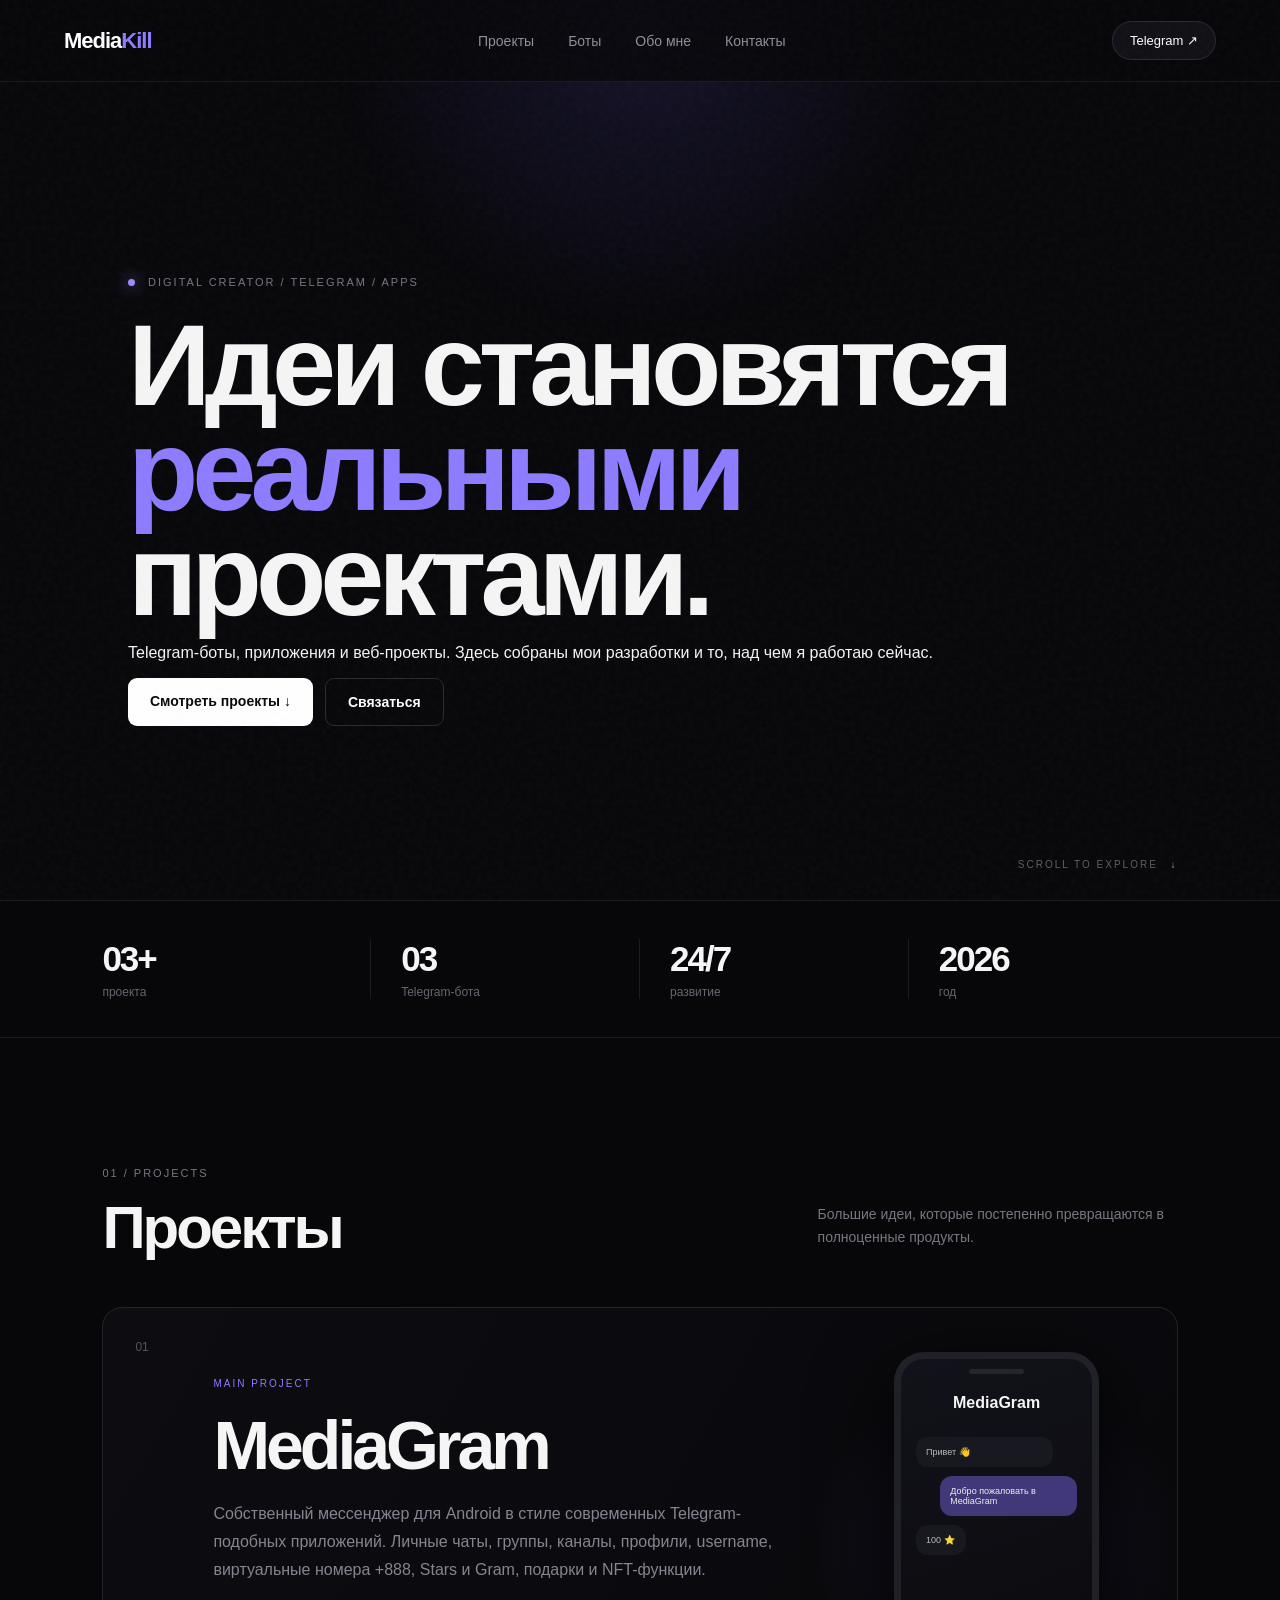
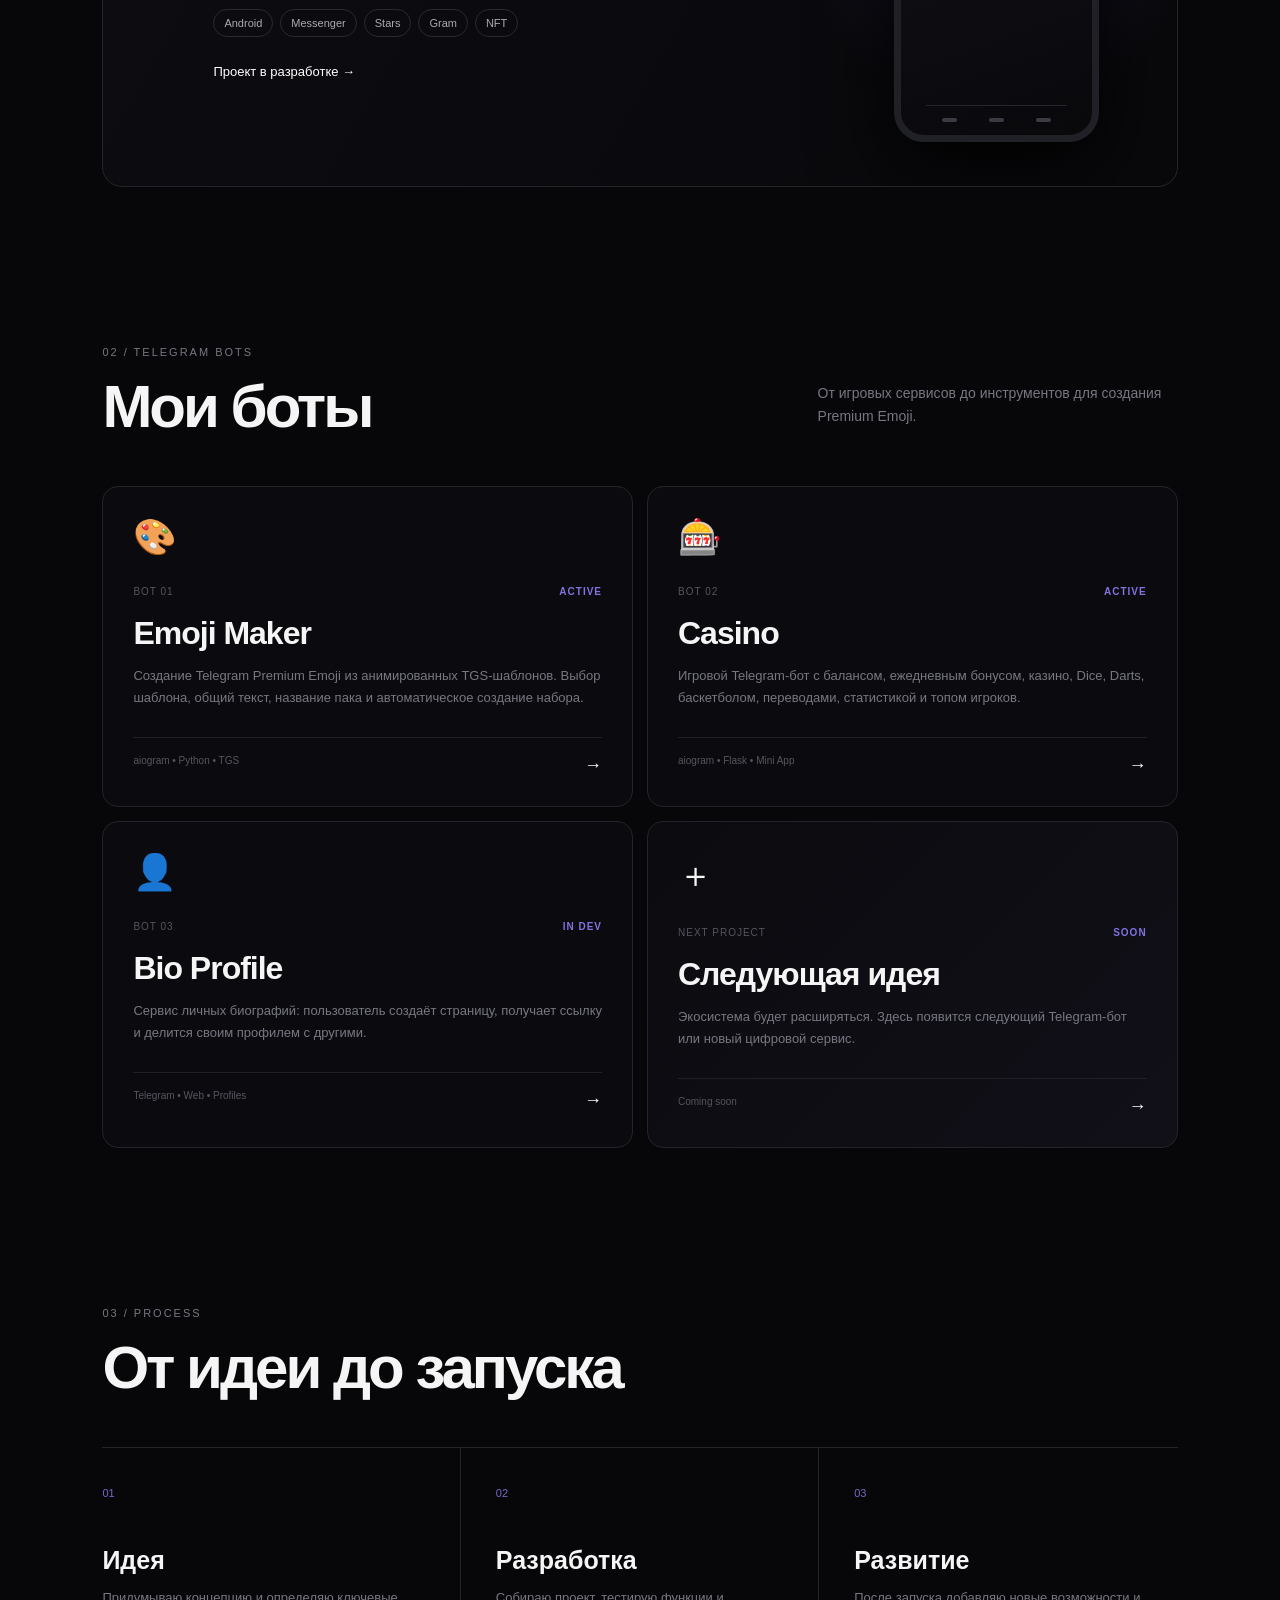
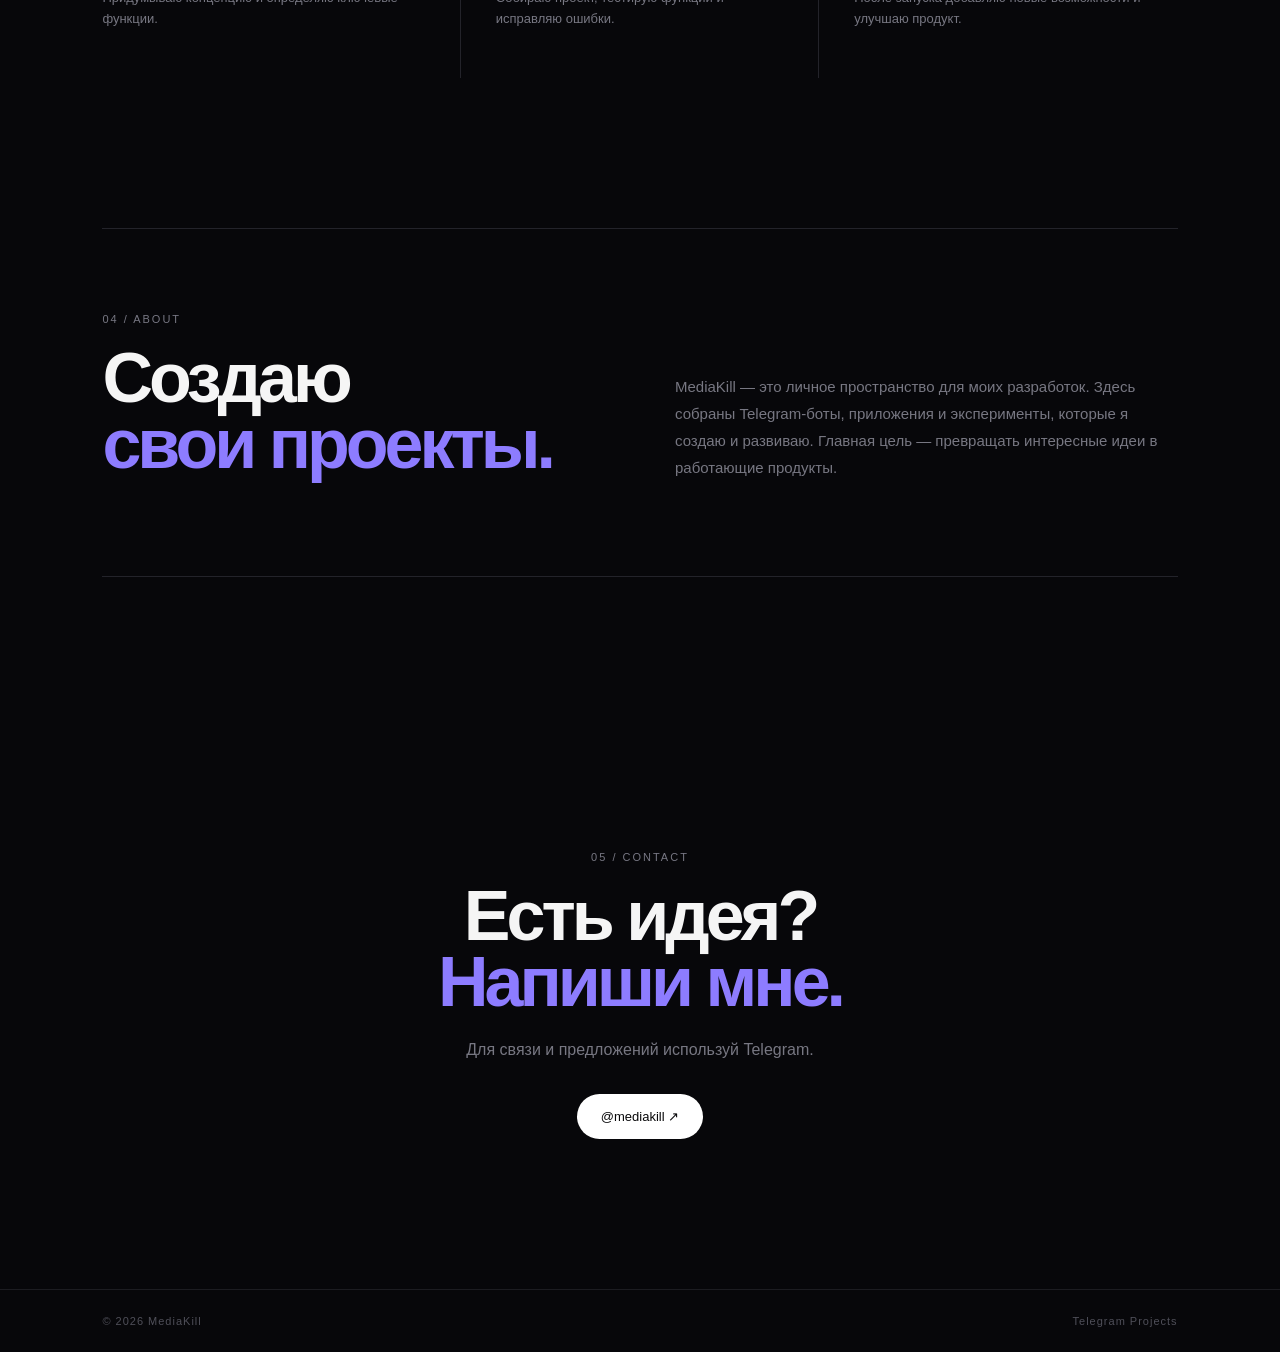
==== index.html @ 0213452d "Add files via upload" ====
<!DOCTYPE html>
<html lang="ru">
<head>
  <meta charset="UTF-8">
  <meta name="viewport" content="width=device-width, initial-scale=1.0">
  <meta name="theme-color" content="#07070a">
  <title>MediaKill — проекты</title>
  <link rel="stylesheet" href="style.css">
</head>
<body>
  <div class="noise"></div>

  <header>
    <a class="logo" href="#home">Media<span>Kill</span></a>
    <nav>
      <a href="#projects">Проекты</a>
      <a href="#bots">Боты</a>
      <a href="#about">Обо мне</a>
      <a href="#contact">Контакты</a>
    </nav>
    <a class="top-button" href="https://t.me/mediakill" target="_blank">Telegram ↗</a>
  </header>

  <main>
    <section class="hero" id="home">
      <div class="eyebrow"><i></i> DIGITAL CREATOR / TELEGRAM / APPS</div>
      <h1>Идеи становятся<br><em>реальными</em><br>проектами.</h1>
      <p>Telegram-боты, приложения и веб-проекты. Здесь собраны мои разработки и то, над чем я работаю сейчас.</p>
      <div class="actions">
        <a class="button main-button" href="#projects">Смотреть проекты ↓</a>
        <a class="button outline-button" href="#contact">Связаться</a>
      </div>
      <div class="scroll">SCROLL TO EXPLORE <b>↓</b></div>
    </section>

    <section class="numbers">
      <div><strong>03+</strong><span>проекта</span></div>
      <div><strong>03</strong><span>Telegram-бота</span></div>
      <div><strong>24/7</strong><span>развитие</span></div>
      <div><strong>2026</strong><span>год</span></div>
    </section>

    <section class="section" id="projects">
      <div class="heading">
        <div><small>01 / PROJECTS</small><h2>Проекты</h2></div>
        <p>Большие идеи, которые постепенно превращаются в полноценные продукты.</p>
      </div>

      <article class="project-card">
        <div class="project-id">01</div>
        <div class="project-info">
          <span class="label">MAIN PROJECT</span>
          <h3>MediaGram</h3>
          <p>Собственный мессенджер для Android в стиле современных Telegram-подобных приложений. Личные чаты, группы, каналы, профили, username, виртуальные номера +888, Stars и Gram, подарки и NFT-функции.</p>
          <div class="tags"><b>Android</b><b>Messenger</b><b>Stars</b><b>Gram</b><b>NFT</b></div>
          <a class="more" href="#contact">Проект в разработке →</a>
        </div>
        <div class="visual">
          <div class="phone">
            <div class="camera"></div>
            <h4>MediaGram</h4>
            <div class="msg m1">Привет 👋</div>
            <div class="msg m2">Добро пожаловать в MediaGram</div>
            <div class="msg m3">100 ⭐</div>
            <div class="phone-nav"><i></i><i></i><i></i></div>
          </div>
        </div>
      </article>
    </section>

    <section class="section" id="bots">
      <div class="heading">
        <div><small>02 / TELEGRAM BOTS</small><h2>Мои боты</h2></div>
        <p>От игровых сервисов до инструментов для создания Premium Emoji.</p>
      </div>

      <div class="bot-grid">
        <article class="bot">
          <div class="bot-icon">🎨</div>
          <div class="bot-meta"><span>BOT 01</span><b>ACTIVE</b></div>
          <h3>Emoji Maker</h3>
          <p>Создание Telegram Premium Emoji из анимированных TGS-шаблонов. Выбор шаблона, общий текст, название пака и автоматическое создание набора.</p>
          <div class="bot-bottom"><span>aiogram • Python • TGS</span><a href="#contact">→</a></div>
        </article>

        <article class="bot">
          <div class="bot-icon">🎰</div>
          <div class="bot-meta"><span>BOT 02</span><b>ACTIVE</b></div>
          <h3>Casino</h3>
          <p>Игровой Telegram-бот с балансом, ежедневным бонусом, казино, Dice, Darts, баскетболом, переводами, статистикой и топом игроков.</p>
          <div class="bot-bottom"><span>aiogram • Flask • Mini App</span><a href="#contact">→</a></div>
        </article>

        <article class="bot">
          <div class="bot-icon">👤</div>
          <div class="bot-meta"><span>BOT 03</span><b>IN DEV</b></div>
          <h3>Bio Profile</h3>
          <p>Сервис личных биографий: пользователь создаёт страницу, получает ссылку и делится своим профилем с другими.</p>
          <div class="bot-bottom"><span>Telegram • Web • Profiles</span><a href="#contact">→</a></div>
        </article>

        <article class="bot next">
          <div class="bot-icon">＋</div>
          <div class="bot-meta"><span>NEXT PROJECT</span><b>SOON</b></div>
          <h3>Следующая идея</h3>
          <p>Экосистема будет расширяться. Здесь появится следующий Telegram-бот или новый цифровой сервис.</p>
          <div class="bot-bottom"><span>Coming soon</span><a href="#contact">→</a></div>
        </article>
      </div>
    </section>

    <section class="section process">
      <div class="heading">
        <div><small>03 / PROCESS</small><h2>От идеи до запуска</h2></div>
      </div>
      <div class="steps">
        <div><span>01</span><h3>Идея</h3><p>Придумываю концепцию и определяю ключевые функции.</p></div>
        <div><span>02</span><h3>Разработка</h3><p>Собираю проект, тестирую функции и исправляю ошибки.</p></div>
        <div><span>03</span><h3>Развитие</h3><p>После запуска добавляю новые возможности и улучшаю продукт.</p></div>
      </div>
    </section>

    <section class="about" id="about">
      <div><small>04 / ABOUT</small><h2>Создаю<br><em>свои проекты.</em></h2></div>
      <p>MediaKill — это личное пространство для моих разработок. Здесь собраны Telegram-боты, приложения и эксперименты, которые я создаю и развиваю. Главная цель — превращать интересные идеи в работающие продукты.</p>
    </section>

    <section class="contact" id="contact">
      <small>05 / CONTACT</small>
      <h2>Есть идея?<br><em>Напиши мне.</em></h2>
      <p>Для связи и предложений используй Telegram.</p>
      <a class="contact-button" href="https://t.me/mediakill" target="_blank">@mediakill ↗</a>
    </section>
  </main>

  <footer>
    <span>© 2026 MediaKill</span>
    <span>Telegram Projects</span>
  </footer>

  <script src="script.js"></script>
</body>
</html>
---- style.css ----
*{box-sizing:border-box}html{scroll-behavior:smooth}body{margin:0;background:#07070a;color:#f5f5f5;font-family:Inter,Arial,sans-serif;overflow-x:hidden}.noise{position:fixed;inset:0;pointer-events:none;opacity:.035;background-image:url("data:image/svg+xml,%3Csvg viewBox='0 0 180 180' xmlns='http://www.w3.org/2000/svg'%3E%3Cfilter id='n'%3E%3CfeTurbulence type='fractalNoise' baseFrequency='.9' numOctaves='4' stitchTiles='stitch'/%3E%3C/filter%3E%3Crect width='100%25' height='100%25' filter='url(%23n)'/%3E%3C/svg%3E");z-index:20}body:before{content:"";position:fixed;width:650px;height:650px;left:50%;top:-300px;transform:translateX(-50%);background:radial-gradient(circle,rgba(120,100,255,.13),transparent 68%);pointer-events:none}header{height:82px;padding:0 5%;display:flex;align-items:center;justify-content:space-between;border-bottom:1px solid #18181d;position:sticky;top:0;background:rgba(7,7,10,.78);backdrop-filter:blur(18px);z-index:10}.logo{font-size:22px;font-weight:800;letter-spacing:-1px;color:#fff;text-decoration:none}.logo span{color:#8d7cff}nav{display:flex;gap:34px}nav a{color:#8f8f99;text-decoration:none;font-size:14px;transition:.25s}nav a:hover{color:#fff}.top-button,.contact-button{color:#fff;text-decoration:none;border:1px solid #292930;border-radius:100px;padding:11px 17px;font-size:13px;background:#101015}.hero{min-height:calc(100vh - 82px);display:flex;flex-direction:column;justify-content:center;padding:100px 10% 80px;position:relative}.eyebrow,small{color:#777783;font-size:11px;letter-spacing:2px}.eyebrow{margin-bottom:25px}.eyebrow i{display:inline-block;width:7px;height:7px;border-radius:50%;background:#9b8cff;margin-right:8px;box-shadow:0 0 16px #9b8cff}.hero h1{font-size:clamp(55px,9vw,128px);line-height:.91;letter-spacing:-6px;margin:0;max-width:1000px}.hero h1 em,.about h2 em,.contact h2 em{font-style:normal;color:#8d7cff}.hero-text{max-width:570px;color:#92929d;line-height:1.7;font-size:17px;margin:32px 0}.actions{display:flex;gap:12px}.button{padding:15px 22px;border-radius:9px;text-decoration:none;font-weight:600;font-size:14px}.main-button{background:#fff;color:#09090b}.outline-button{border:1px solid #292930;color:#fff}.scroll{position:absolute;bottom:30px;right:8%;color:#5d5d66;font-size:10px;letter-spacing:2px}.scroll b{margin-left:8px;color:#aaa}.numbers{display:grid;grid-template-columns:repeat(4,1fr);border-top:1px solid #1b1b20;border-bottom:1px solid #1b1b20;padding:38px 8%}.numbers div{border-right:1px solid #1b1b20;padding-left:30px}.numbers div:first-child{padding-left:0}.numbers div:last-child{border:0}.numbers strong{display:block;font-size:35px;letter-spacing:-2px}.numbers span{display:block;color:#666671;font-size:12px;margin-top:6px}.section{padding:125px 8% 30px}.heading{display:flex;justify-content:space-between;align-items:end;margin-bottom:45px}.heading h2{font-size:60px;letter-spacing:-3px;margin:12px 0 0}.heading p{max-width:360px;color:#777782;line-height:1.6;font-size:14px}.project-card{border:1px solid #24242b;border-radius:20px;min-height:480px;display:grid;grid-template-columns:80px 1fr 360px;overflow:hidden;background:linear-gradient(120deg,#0c0c11,#09090c)}.project-id{padding:32px;color:#555560;font-size:12px}.project-info{padding:65px 30px}.label{font-size:10px;letter-spacing:2px;color:#8d7cff}.project-info h3{font-size:68px;letter-spacing:-4px;margin:15px 0}.project-info p{color:#858590;max-width:600px;line-height:1.75}.tags{display:flex;flex-wrap:wrap;gap:7px;margin:25px 0}.tags b{font-size:11px;font-weight:500;color:#aaaab3;border:1px solid #292930;padding:7px 10px;border-radius:100px}.more{color:#fff;text-decoration:none;font-size:13px}.visual{display:flex;align-items:center;justify-content:center;background:radial-gradient(circle at center,rgba(124,107,255,.13),transparent 62%)}.phone{height:390px;width:205px;border:7px solid #202027;border-radius:30px;background:linear-gradient(160deg,#12121a,#09090c);padding:35px 15px 15px;box-shadow:0 25px 80px #000;position:relative}.camera{position:absolute;width:55px;height:5px;border-radius:10px;background:#25252c;top:10px;left:68px}.phone h4{text-align:center;margin:0 0 25px}.msg{font-size:9px;padding:10px;border-radius:12px;margin:9px 0;max-width:85%;background:#181820;color:#bbb}.m2{margin-left:auto;background:#403879;color:#eee}.m3{width:50px}.phone-nav{position:absolute;bottom:13px;left:25px;right:25px;border-top:1px solid #25252b;padding-top:12px;display:flex;justify-content:space-around}.phone-nav i{width:15px;height:4px;background:#3b3b45;border-radius:5px}.bot-grid{display:grid;grid-template-columns:repeat(2,1fr);gap:14px}.bot{border:1px solid #23232a;background:#0b0b0f;border-radius:16px;padding:30px;min-height:310px;transition:.3s}.bot:hover{transform:translateY(-5px);border-color:#3a3848}.bot-icon{font-size:35px;margin-bottom:28px}.bot-meta{display:flex;justify-content:space-between;font-size:10px;color:#555560;letter-spacing:1px}.bot-meta b{color:#8073df;font-weight:600}.bot h3{font-size:32px;letter-spacing:-1px;margin:18px 0 10px}.bot p{color:#777782;font-size:13px;line-height:1.7;max-width:520px}.bot-bottom{border-top:1px solid #202027;margin-top:28px;padding-top:17px;display:flex;justify-content:space-between;color:#555560;font-size:10px}.bot-bottom a{color:#fff;text-decoration:none;font-size:18px}.next{background:linear-gradient(135deg,#0b0b0f,#111019)}.steps{display:grid;grid-template-columns:repeat(3,1fr);border-top:1px solid #23232a}.steps div{padding:35px 35px 35px 0;border-right:1px solid #23232a}.steps div:not(:first-child){padding-left:35px}.steps div:last-child{border:0}.steps span{color:#7569c8;font-size:11px}.steps h3{font-size:25px;margin:45px 0 10px}.steps p{color:#777782;font-size:13px;line-height:1.6}.about{margin:120px 8%;padding:80px 0;border-top:1px solid #23232a;border-bottom:1px solid #23232a;display:grid;grid-template-columns:1fr 1fr;gap:70px}.about h2,.contact h2{font-size:70px;line-height:.95;letter-spacing:-4px;margin:18px 0}.about p{align-self:end;color:#777782;line-height:1.8;font-size:15px}.contact{text-align:center;padding:150px 20px}.contact p{color:#777782;margin:25px}.contact-button{display:inline-block;margin-top:10px;background:#fff;color:#08080a;border:0;padding:15px 24px}footer{border-top:1px solid #1c1c21;padding:25px 8%;display:flex;justify-content:space-between;color:#4f4f59;font-size:11px;letter-spacing:1px}@media(max-width:800px){header{padding:0 5%}nav{display:none}.top-button{padding:9px 13px}.hero{padding:80px 6%}.hero h1{font-size:55px;letter-spacing:-3px}.hero-text{font-size:15px}.scroll{display:none}.numbers{grid-template-columns:repeat(2,1fr);gap:25px;padding:30px 6%}.numbers div{padding-left:0;border:0}.section{padding:90px 6% 20px}.heading{display:block}.heading h2{font-size:46px}.heading p{margin-top:20px}.project-card{grid-template-columns:1fr}.project-id{display:none}.project-info{padding:35px 25px}.project-info h3{font-size:50px}.visual{height:420px}.bot-grid{grid-template-columns:1fr}.steps{grid-template-columns:1fr}.steps div,.steps div:not(:first-child){border-right:0;border-bottom:1px solid #23232a;padding:28px 0}.about{margin:90px 6%;padding:60px 0;display:block}.about h2,.contact h2{font-size:52px}.about p{margin-top:45px}.contact{padding:100px 20px}footer{padding:22px 6%}}
.reveal{opacity:0;transform:translateY(28px);transition:opacity .7s ease,transform .7s ease}.reveal.show{opacity:1;transform:none}
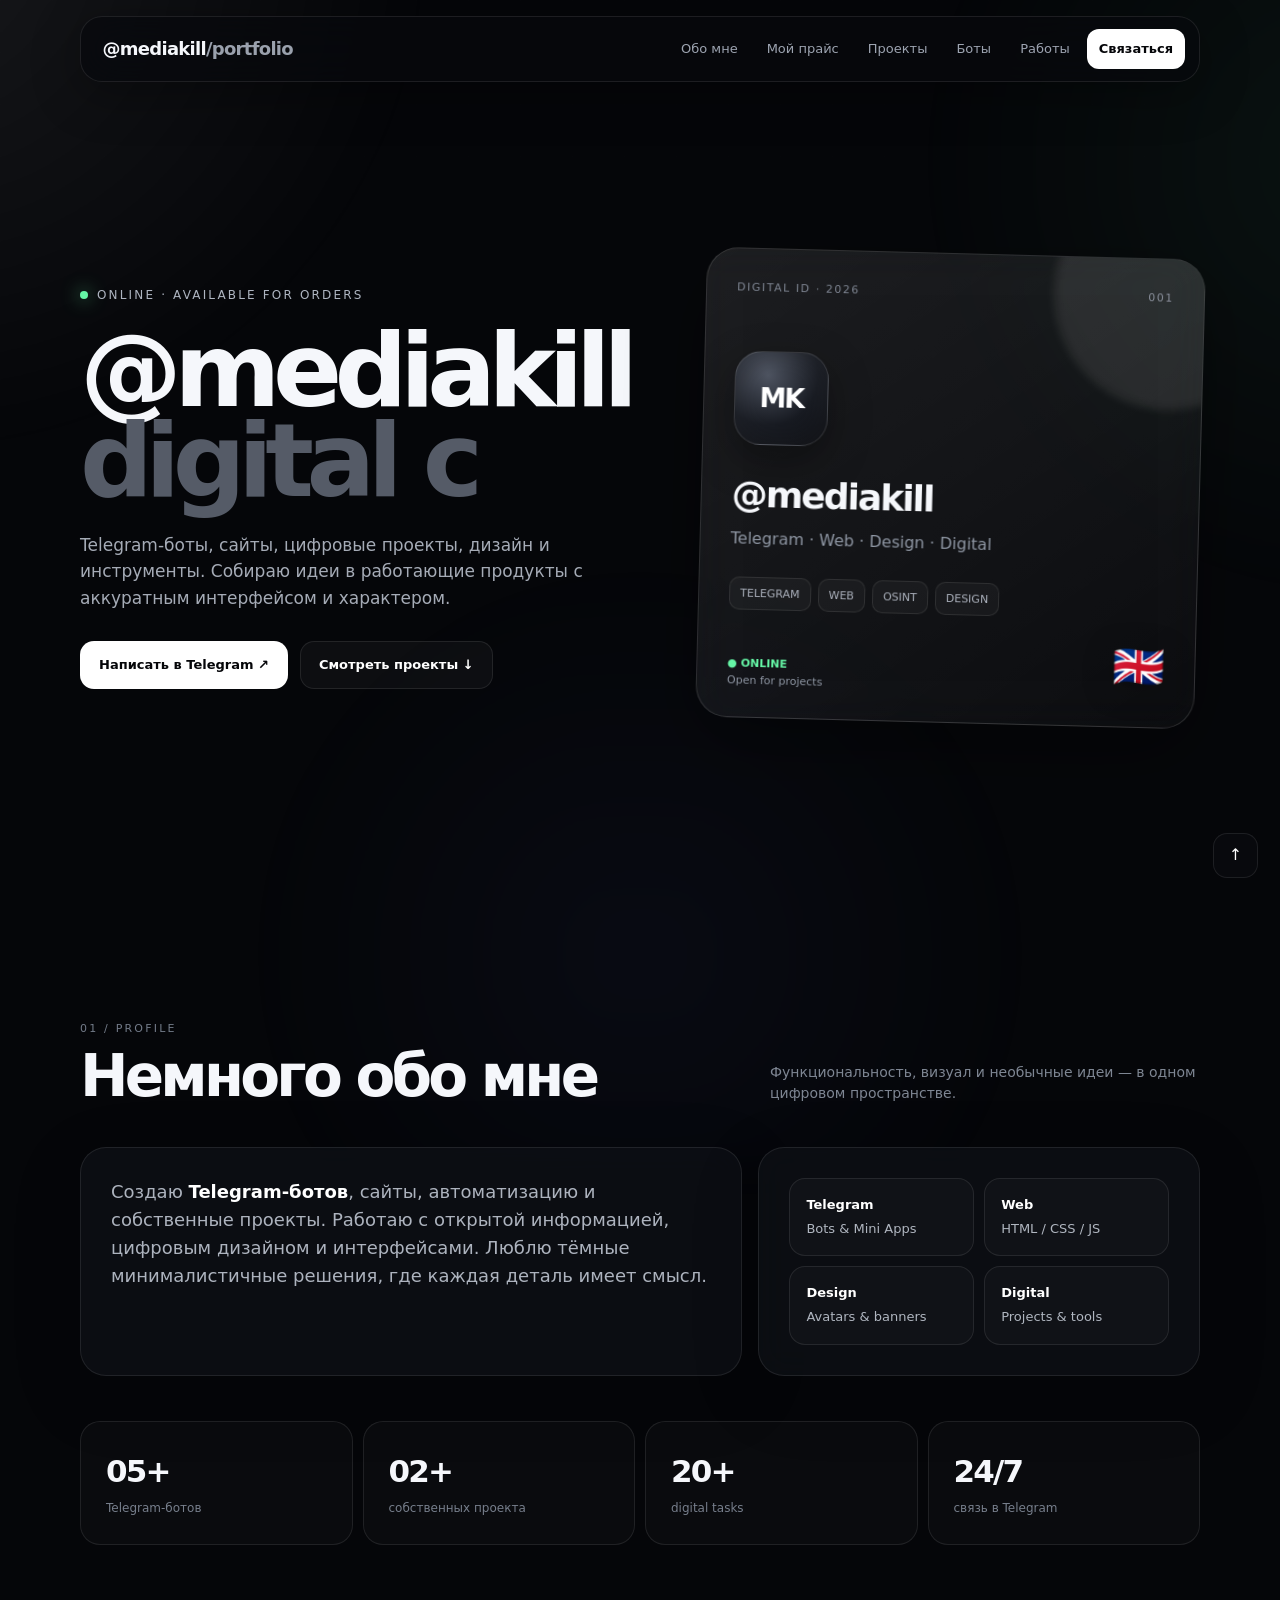
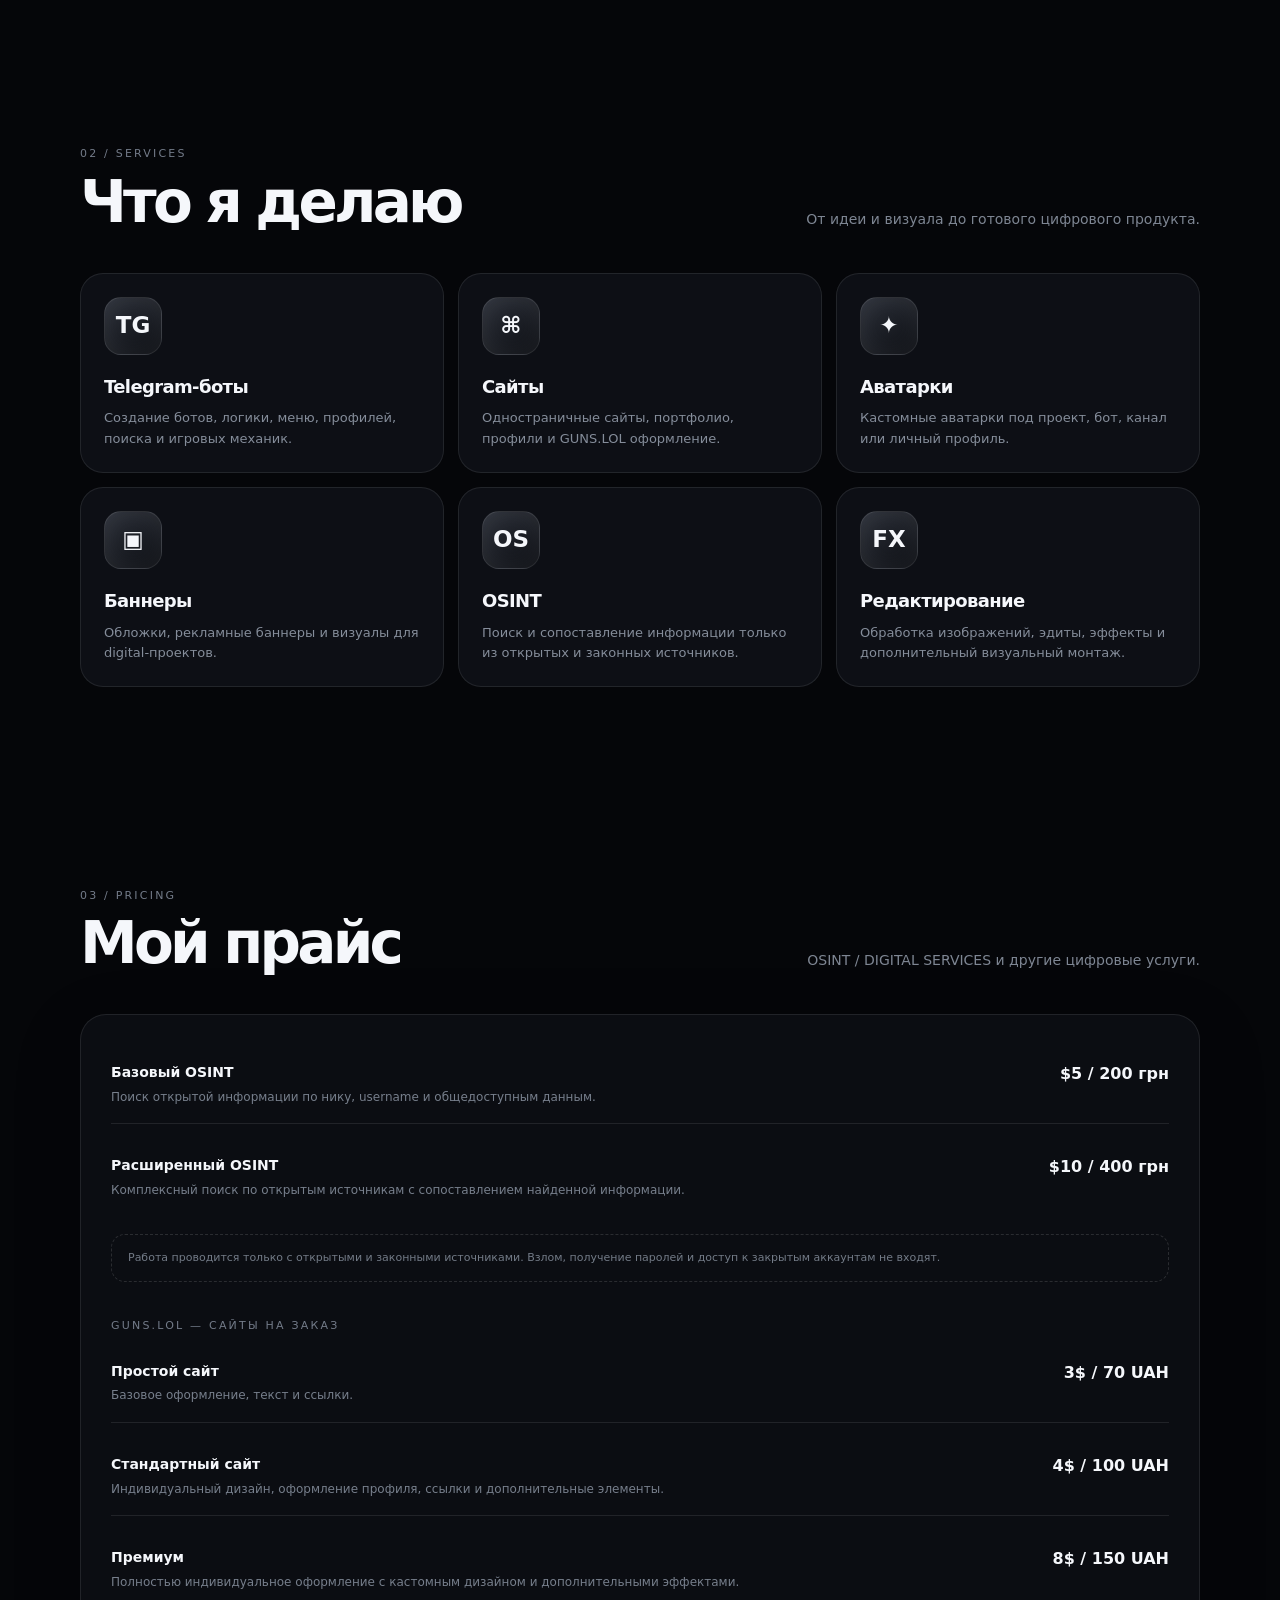
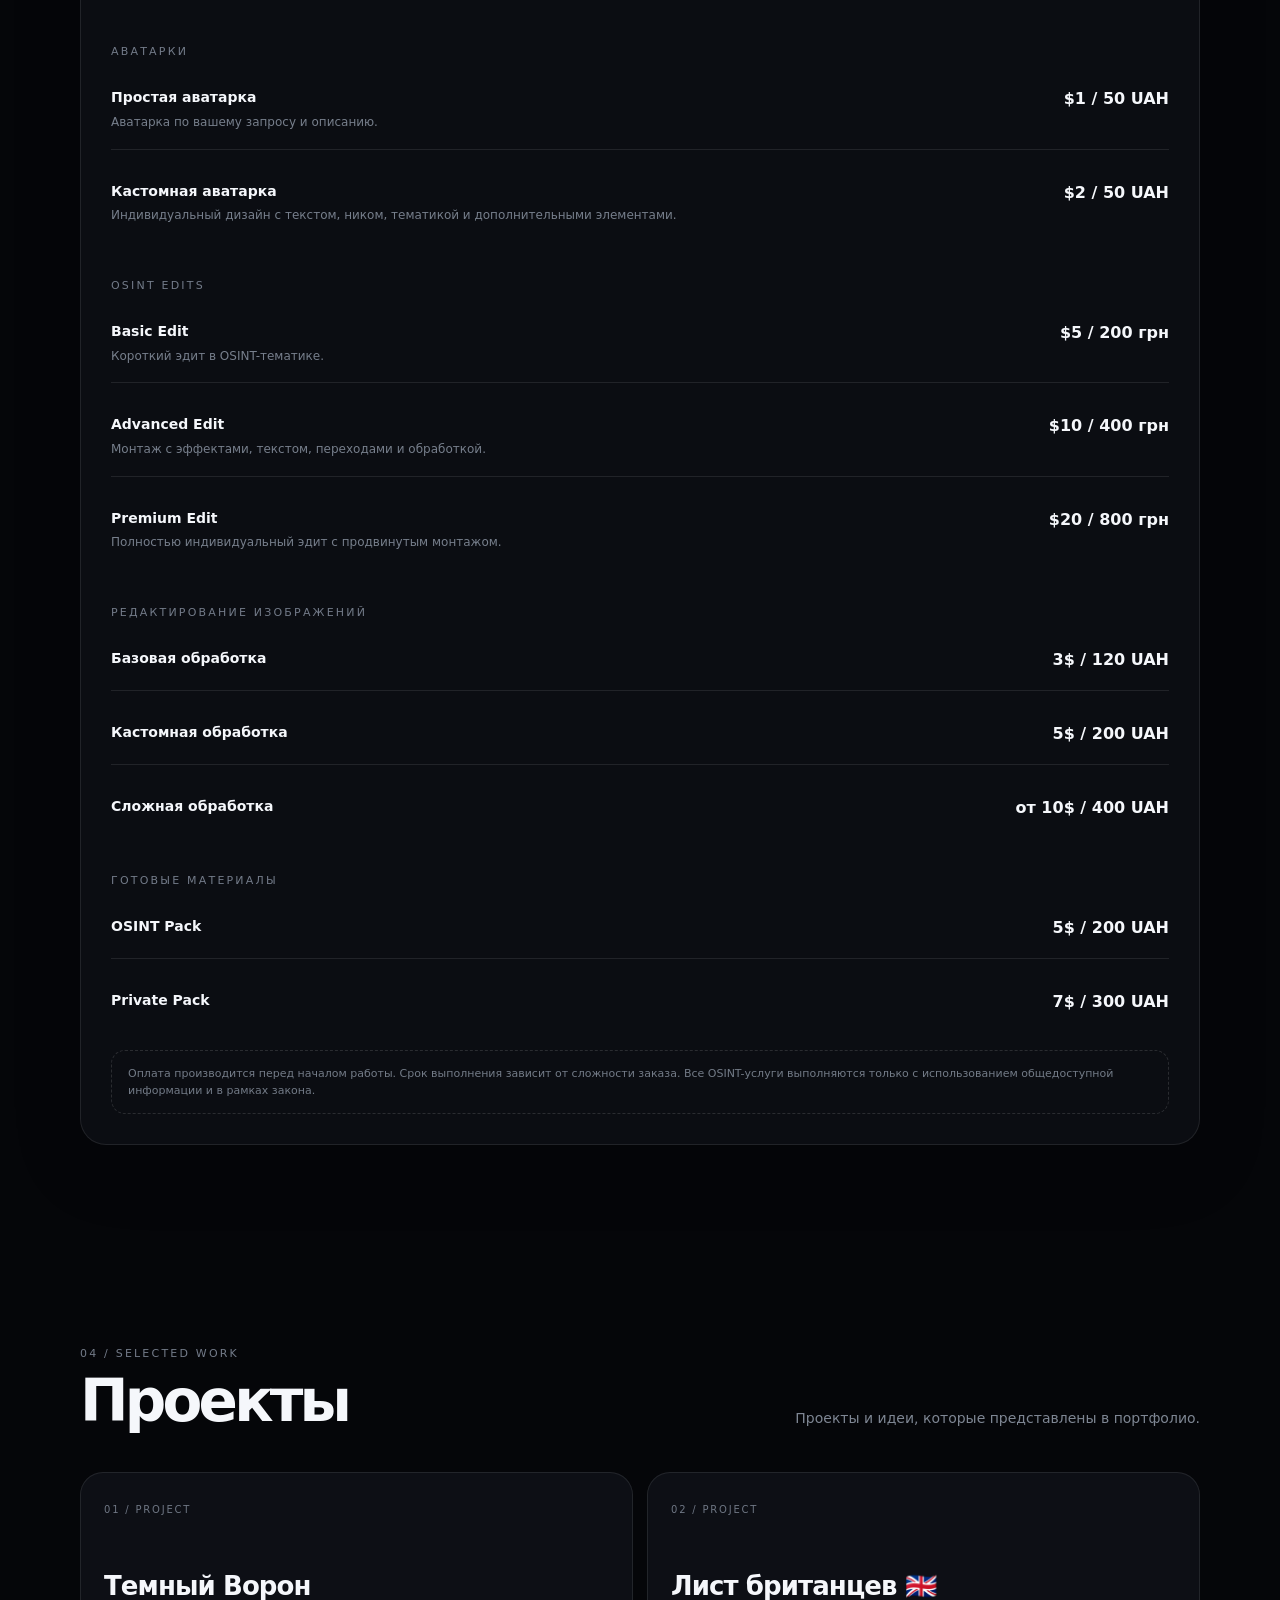
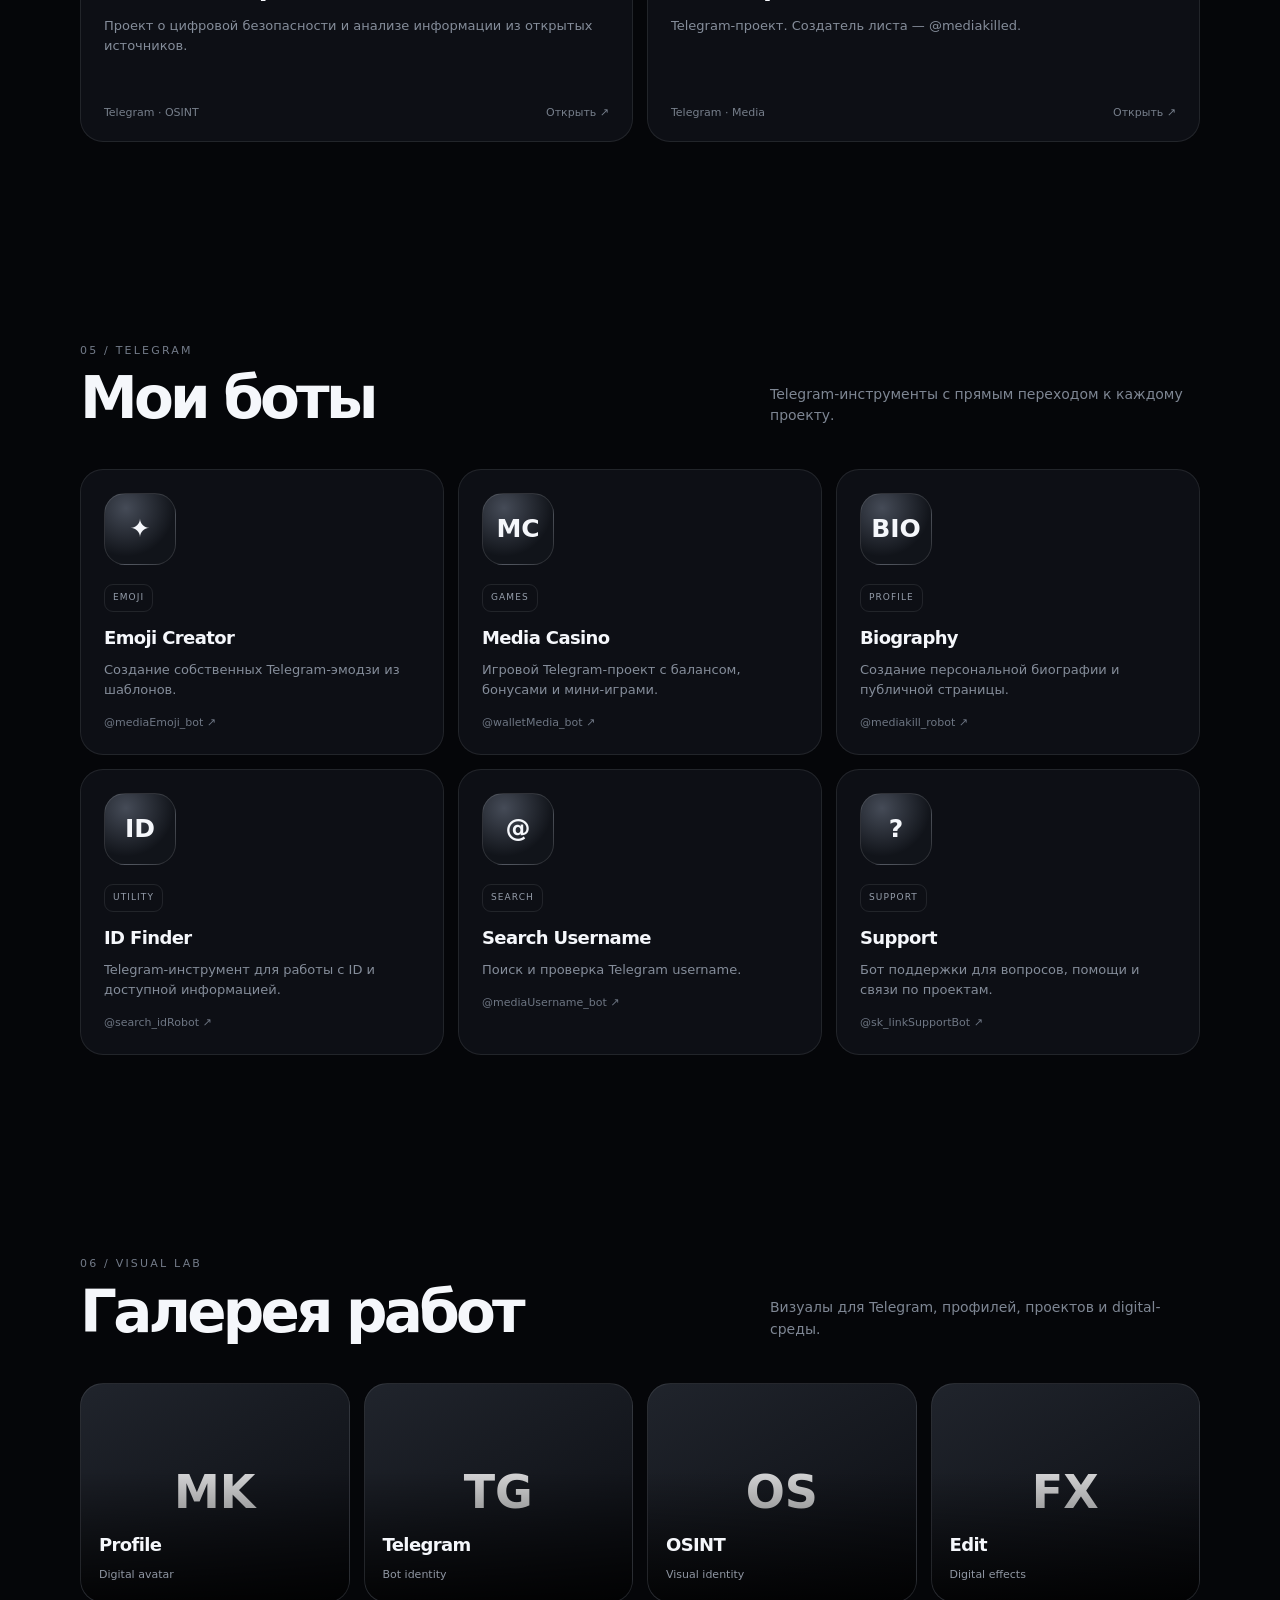
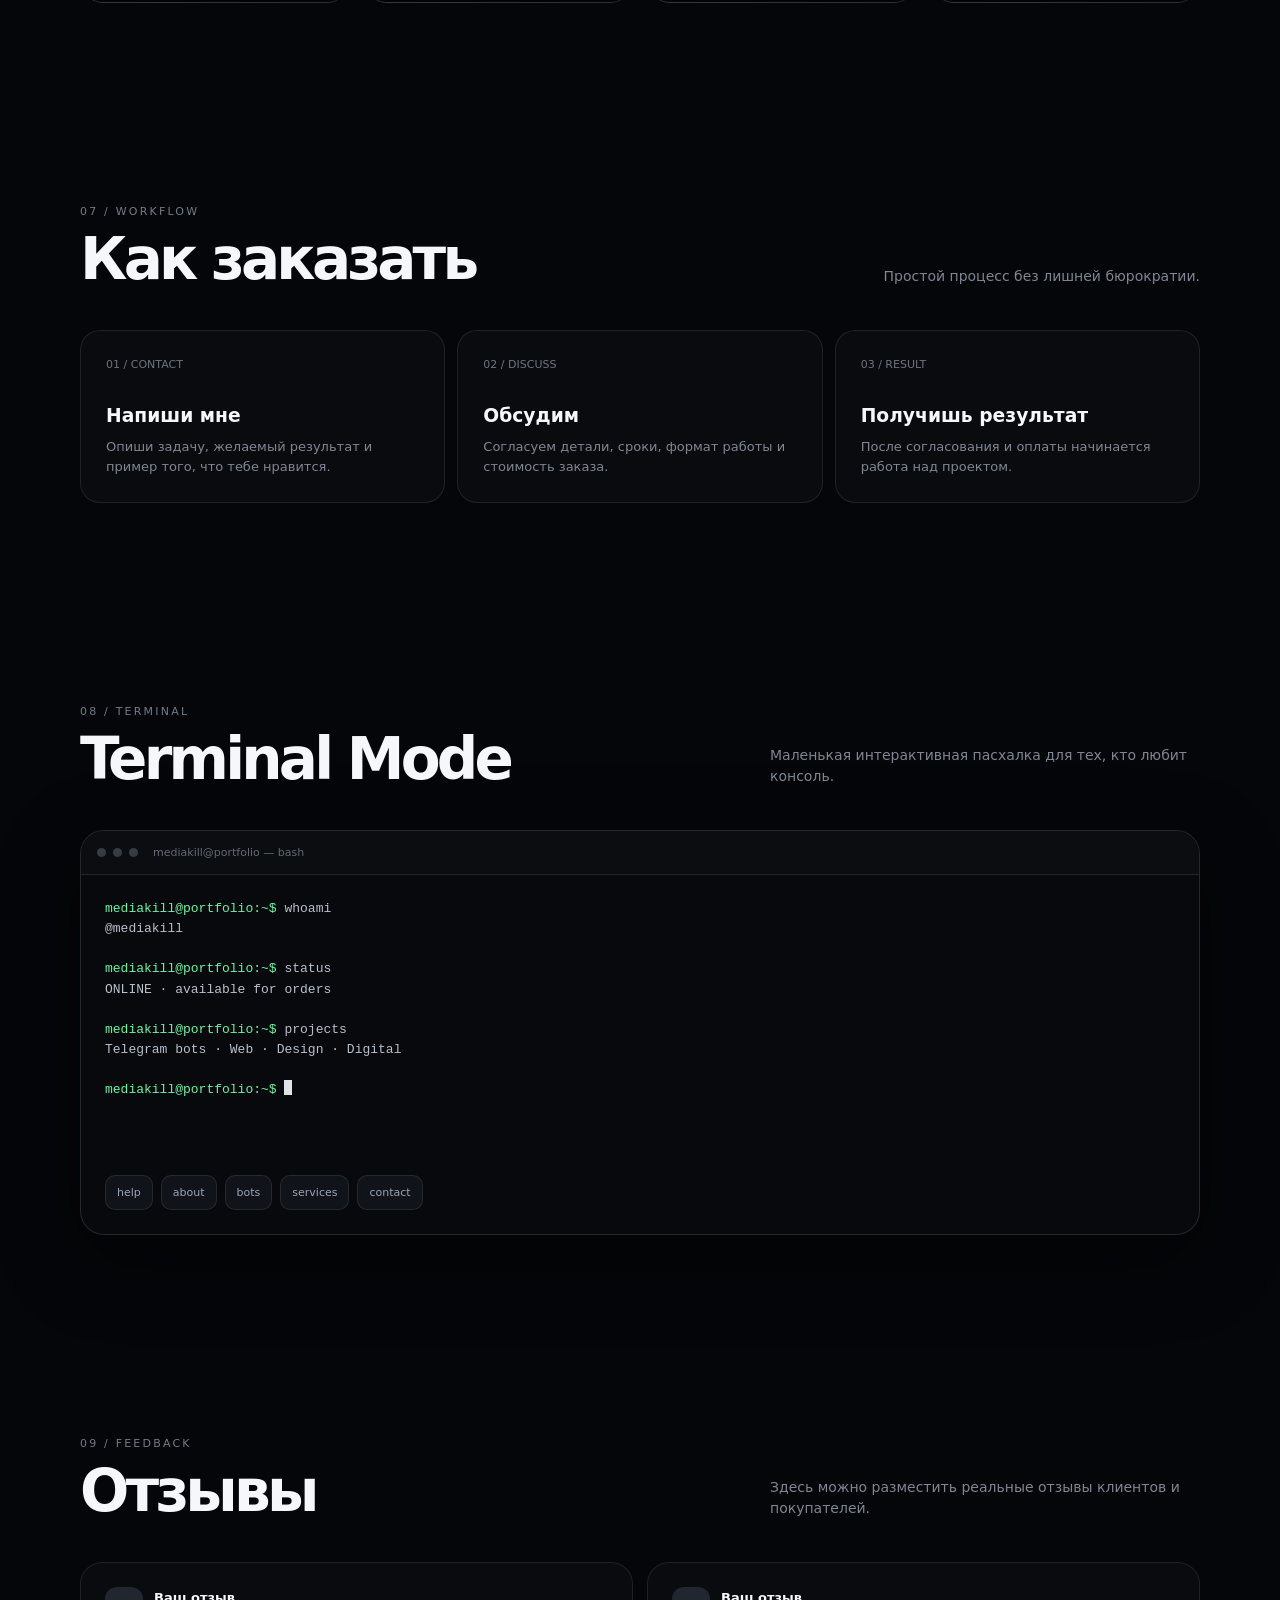
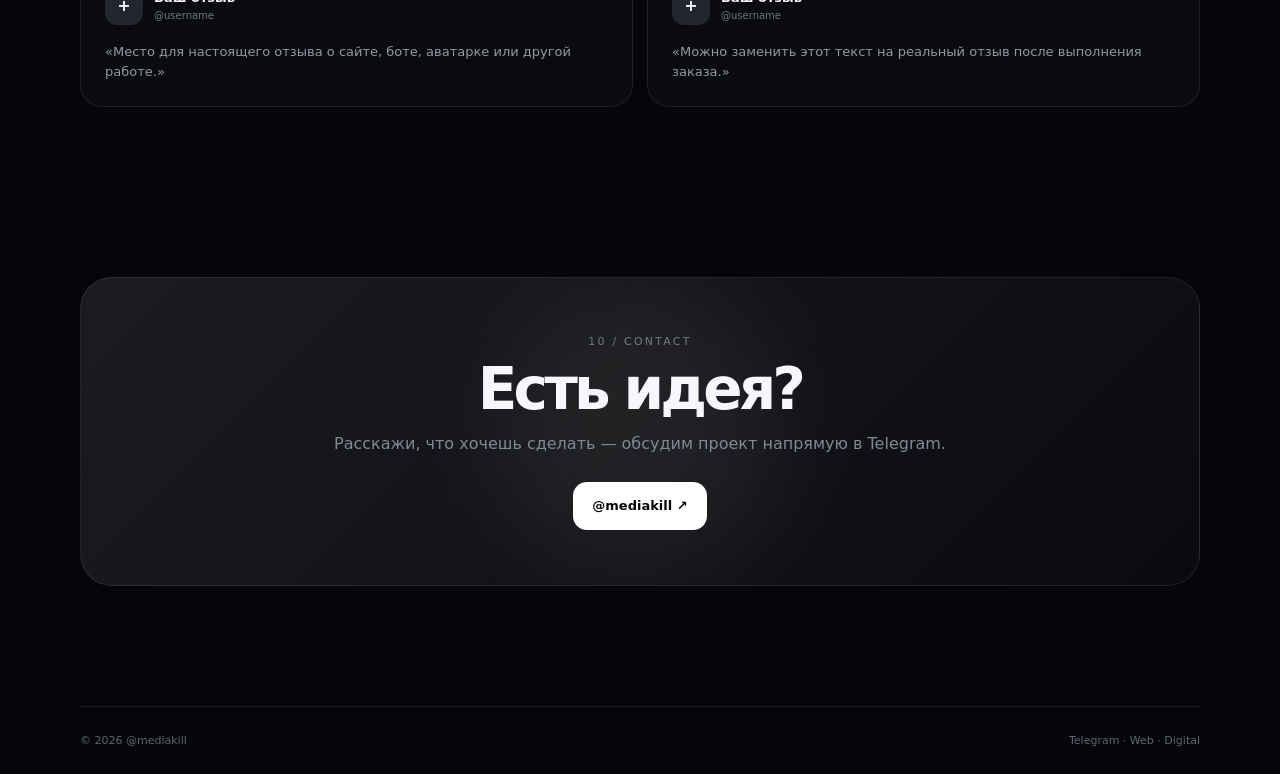
==== commit f648941b: "Rename index-1.html to index.html" ====
--- a/index.html
+++ b/index.html
@@ -1,143 +1,416 @@
 <!DOCTYPE html>
 <html lang="ru">
 <head>
-  <meta charset="UTF-8">
-  <meta name="viewport" content="width=device-width, initial-scale=1.0">
-  <meta name="theme-color" content="#07070a">
-  <title>MediaKill — проекты</title>
-  <link rel="stylesheet" href="style.css">
+<meta charset="UTF-8">
+<meta name="viewport" content="width=device-width, initial-scale=1.0">
+<meta name="theme-color" content="#07080b">
+<meta name="description" content="@mediakill — Telegram bots, digital projects, web, design and OSINT.">
+<title>@mediakill — Digital Portfolio</title>
+<style>
+:root{
+  --bg:#050609;--bg2:#090b10;--card:rgba(15,17,23,.72);--card2:rgba(20,23,31,.58);
+  --line:rgba(255,255,255,.09);--text:#f5f7fb;--muted:#8c93a1;--muted2:#626977;
+  --accent:#fff;--green:#65f6a6;--shadow:0 24px 80px rgba(0,0,0,.45);--radius:26px;
+}
+*{box-sizing:border-box;margin:0;padding:0}
+html{scroll-behavior:smooth}
+body{
+  background:var(--bg);color:var(--text);font-family:Inter,ui-sans-serif,system-ui,-apple-system,BlinkMacSystemFont,"Segoe UI",sans-serif;
+  overflow-x:hidden;line-height:1.55;
+}
+body:before{
+  content:"";position:fixed;inset:-30%;z-index:-5;
+  background:
+    radial-gradient(circle at 15% 15%,rgba(255,255,255,.075),transparent 24%),
+    radial-gradient(circle at 85% 30%,rgba(100,246,166,.055),transparent 22%),
+    radial-gradient(circle at 50% 85%,rgba(100,130,255,.045),transparent 25%);
+  filter:blur(20px);animation:drift 18s ease-in-out infinite alternate;
+}
+body:after{
+  content:"";position:fixed;inset:0;z-index:-4;pointer-events:none;opacity:.25;
+  background-image:linear-gradient(rgba(255,255,255,.018) 1px,transparent 1px),linear-gradient(90deg,rgba(255,255,255,.018) 1px,transparent 1px);
+  background-size:52px 52px;
+  mask-image:linear-gradient(to bottom,black,transparent 88%);
+}
+@keyframes drift{to{transform:translate(4%,2%) scale(1.08)}}
+a{color:inherit;text-decoration:none}
+button{font:inherit}
+.container{width:min(1120px,92%);margin:auto}
+.nav{
+  position:fixed;top:16px;left:50%;transform:translateX(-50%);z-index:50;
+  width:min(1120px,92%);height:66px;padding:0 14px 0 22px;
+  display:flex;align-items:center;justify-content:space-between;
+  background:rgba(8,9,13,.72);border:1px solid var(--line);border-radius:22px;
+  backdrop-filter:blur(22px);box-shadow:0 12px 50px rgba(0,0,0,.32)
+}
+.brand{font-weight:800;letter-spacing:-.04em;font-size:18px}
+.brand span{color:#9aa1ad}
+.navlinks{display:flex;gap:5px;align-items:center}
+.navlinks a{font-size:13px;color:#9da4b1;padding:10px 12px;border-radius:12px;transition:.25s}
+.navlinks a:hover{color:#fff;background:rgba(255,255,255,.06)}
+.nav-cta{background:#fff!important;color:#050609!important;font-weight:750!important}
+.menu{display:none;border:0;background:transparent;color:#fff;font-size:24px}
+.hero{min-height:920px;padding:155px 0 100px;display:grid;place-items:center}
+.hero-grid{display:grid;grid-template-columns:1.05fr .95fr;gap:70px;align-items:center}
+.eyebrow{display:flex;align-items:center;gap:9px;color:#aeb5c1;font-size:12px;text-transform:uppercase;letter-spacing:.18em;margin-bottom:22px}
+.dot{width:8px;height:8px;border-radius:50%;background:var(--green);box-shadow:0 0 18px rgba(101,246,166,.8);animation:pulse 1.7s infinite}
+@keyframes pulse{50%{opacity:.35;transform:scale(.7)}}
+h1{font-size:clamp(52px,8vw,102px);line-height:.88;letter-spacing:-.075em;margin-bottom:26px}
+h1 .dim{color:#555b67}
+.hero-copy{max-width:640px;color:#a5abb6;font-size:17px}
+.actions{display:flex;gap:12px;margin-top:30px;flex-wrap:wrap}
+.btn{display:inline-flex;align-items:center;justify-content:center;gap:9px;padding:13px 18px;border-radius:14px;border:1px solid var(--line);font-size:13px;font-weight:700;transition:.25s;cursor:pointer}
+.btn.primary{background:#fff;color:#050609}
+.btn.ghost{background:rgba(255,255,255,.035);color:#fff}
+.btn:hover{transform:translateY(-3px);border-color:rgba(255,255,255,.2);box-shadow:0 12px 35px rgba(0,0,0,.28)}
+.hero-card{position:relative}
+.id-card{
+  position:relative;min-height:470px;padding:30px;border:1px solid rgba(255,255,255,.13);
+  border-radius:32px;background:linear-gradient(145deg,rgba(255,255,255,.09),rgba(255,255,255,.025));
+  box-shadow:var(--shadow);overflow:hidden;backdrop-filter:blur(20px);transform:rotate(1.5deg);
+  transition:.5s;
+}
+.id-card:hover{transform:rotate(0) translateY(-7px)}
+.id-card:before{content:"";position:absolute;width:230px;height:230px;right:-80px;top:-80px;border-radius:50%;background:rgba(255,255,255,.09);filter:blur(5px)}
+.card-top{display:flex;justify-content:space-between;align-items:center;color:#7e8592;font-size:11px;letter-spacing:.14em;text-transform:uppercase}
+.avatar{
+  width:94px;height:94px;border-radius:27px;margin:55px 0 22px;display:grid;place-items:center;
+  font-weight:900;font-size:27px;letter-spacing:-.08em;color:#fff;
+  background:radial-gradient(circle at 35% 25%,#4d5360,#171a21 55%,#090a0e);
+  border:1px solid rgba(255,255,255,.16);box-shadow:inset 0 0 35px rgba(255,255,255,.05),0 15px 40px rgba(0,0,0,.35);
+}
+.id-name{font-size:36px;font-weight:850;letter-spacing:-.055em}
+.id-role{color:#8e96a3;margin-top:4px}
+.id-tags{display:flex;gap:7px;flex-wrap:wrap;margin-top:25px}
+.tag{font-size:11px;color:#aab0bb;padding:7px 10px;border-radius:10px;border:1px solid var(--line);background:rgba(255,255,255,.035)}
+.id-bottom{position:absolute;left:30px;right:30px;bottom:28px;display:flex;justify-content:space-between;align-items:end}
+.available{font-size:11px;color:#8e96a3}.available b{color:var(--green)}
+.flag{font-size:42px;filter:drop-shadow(0 5px 15px rgba(0,0,0,.3))}
+.section{padding:100px 0}
+.section-head{display:flex;justify-content:space-between;gap:30px;align-items:end;margin-bottom:42px}
+.kicker{color:#737b89;font-size:11px;letter-spacing:.2em;text-transform:uppercase;margin-bottom:10px}
+h2{font-size:clamp(34px,5vw,58px);line-height:1;letter-spacing:-.065em}
+.lead{color:#7e8693;max-width:430px;font-size:14px}
+.stats{display:grid;grid-template-columns:repeat(4,1fr);gap:10px;margin-top:45px}
+.stat{padding:25px;border:1px solid var(--line);background:rgba(255,255,255,.025);border-radius:20px}
+.stat strong{display:block;font-size:31px;letter-spacing:-.06em}.stat span{font-size:12px;color:#777f8c}
+.about-grid{display:grid;grid-template-columns:1.2fr .8fr;gap:16px}
+.panel{border:1px solid var(--line);background:var(--card);border-radius:var(--radius);padding:30px;box-shadow:0 20px 70px rgba(0,0,0,.16);backdrop-filter:blur(16px)}
+.about-text{font-size:18px;color:#adb3be;max-width:730px}.about-text b{color:#fff}
+.skills{display:grid;grid-template-columns:repeat(2,1fr);gap:10px}
+.skill{padding:16px;border-radius:16px;border:1px solid var(--line);background:rgba(255,255,255,.025);font-size:13px;color:#b0b6c0}
+.skill span{display:block;color:#fff;font-weight:750;margin-bottom:4px}
+.service-grid,.bot-grid,.project-grid,.gallery{display:grid;grid-template-columns:repeat(3,1fr);gap:14px}
+.service,.bot,.project,.work{
+  border:1px solid var(--line);background:var(--card2);border-radius:23px;padding:23px;transition:.3s;position:relative;overflow:hidden
+}
+.service:hover,.bot:hover,.project:hover,.work:hover{transform:translateY(-6px);border-color:rgba(255,255,255,.18);box-shadow:0 20px 60px rgba(0,0,0,.24)}
+.icon-avatar{
+  width:58px;height:58px;border-radius:17px;display:grid;place-items:center;margin-bottom:18px;
+  font-size:23px;font-weight:900;background:linear-gradient(145deg,#2b2f38,#0d0f14);
+  border:1px solid rgba(255,255,255,.12);box-shadow:inset 0 0 24px rgba(255,255,255,.06)
+}
+.service h3,.bot h3,.project h3,.work h3{font-size:18px;letter-spacing:-.035em;margin-bottom:8px}
+.service p,.bot p,.project p,.work p{color:#858d9a;font-size:13px}
+.price{font-size:18px;font-weight:800;margin-top:17px}
+.price small{font-weight:500;color:#707783}
+.badge{display:inline-block;font-size:9px;letter-spacing:.12em;text-transform:uppercase;color:#969eab;border:1px solid var(--line);padding:6px 8px;border-radius:9px;margin-bottom:12px}
+.price-list{display:grid;gap:14px}
+.price-item{display:grid;grid-template-columns:1fr auto;gap:15px;padding:17px 0;border-bottom:1px solid var(--line)}
+.price-item:last-child{border-bottom:0}
+.price-item h4{font-size:14px}.price-item p{color:#777f8c;font-size:12px;margin-top:4px}
+.price-value{font-weight:800;white-space:nowrap}
+.notice{margin-top:18px;padding:14px 16px;border:1px dashed rgba(255,255,255,.13);border-radius:14px;color:#737b87;font-size:11px}
+.project-grid{grid-template-columns:repeat(2,1fr)}
+.project{min-height:270px}
+.project-num{font-size:10px;color:#6f7784;letter-spacing:.18em}
+.project h3{font-size:26px;margin:45px 0 10px}
+.project .project-foot{position:absolute;left:23px;right:23px;bottom:20px;display:flex;justify-content:space-between;color:#777f8b;font-size:11px}
+.bot-grid{grid-template-columns:repeat(3,1fr)}
+.bot-avatar{width:72px;height:72px;border-radius:21px;display:grid;place-items:center;margin-bottom:18px;border:1px solid rgba(255,255,255,.13);background:radial-gradient(circle at 30% 20%,#454b57,#11141a 65%);font-size:25px;font-weight:900}
+.bot .bot-user{font-size:11px;color:#6e7683;margin-top:14px}
+.bot-link{display:inline-block;margin-top:17px;font-size:12px;font-weight:750}
+.gallery{grid-template-columns:repeat(4,1fr)}
+.work{padding:0;min-height:220px;display:flex;align-items:end;background:linear-gradient(150deg,#20242c,#0b0d12)}
+.work-visual{position:absolute;inset:0;display:grid;place-items:center;font-size:46px;font-weight:900;color:rgba(255,255,255,.82)}
+.work-overlay{position:relative;width:100%;padding:18px;background:linear-gradient(transparent,rgba(0,0,0,.85));padding-top:60px}
+.work-overlay p{font-size:11px;color:#8f96a2}
+.process{display:grid;grid-template-columns:repeat(3,1fr);gap:12px}
+.step{padding:25px;border:1px solid var(--line);border-radius:20px;background:rgba(255,255,255,.025)}
+.step-num{font-size:11px;color:#6d7582}.step h3{margin:28px 0 7px}.step p{color:#7f8794;font-size:13px}
+.terminal{
+  border:1px solid rgba(255,255,255,.12);border-radius:24px;overflow:hidden;background:#07090c;box-shadow:var(--shadow)
+}
+.term-head{height:44px;padding:0 16px;display:flex;align-items:center;gap:7px;border-bottom:1px solid var(--line);background:#0b0d11}
+.term-dot{width:9px;height:9px;border-radius:50%;background:#363b44}
+.term-title{margin-left:8px;color:#626a76;font-size:11px}
+.term-body{padding:24px;min-height:300px;font-family:"SFMono-Regular",Consolas,monospace;font-size:13px;color:#b8c0cc}
+.prompt{color:var(--green)}.cursor{display:inline-block;width:8px;height:15px;background:#dfe4eb;vertical-align:-2px;animation:blink 1s steps(1) infinite}
+@keyframes blink{50%{opacity:0}}
+.term-buttons{display:flex;gap:8px;padding:0 24px 24px;flex-wrap:wrap}
+.term-btn{background:#101319;color:#9da5b2;border:1px solid var(--line);padding:8px 11px;border-radius:10px;font-size:11px;cursor:pointer}
+.term-btn:hover{color:#fff;border-color:#555c68}
+.reviews{display:grid;grid-template-columns:repeat(2,1fr);gap:14px}
+.review{padding:24px;border:1px solid var(--line);border-radius:22px;background:rgba(255,255,255,.025)}
+.review-top{display:flex;align-items:center;gap:11px}.mini{width:38px;height:38px;border-radius:12px;background:#22262f;display:grid;place-items:center;font-weight:800}.review-name{font-size:13px;font-weight:750}.review-user{font-size:10px;color:#6f7784}.review p{color:#929aa6;font-size:13px;margin-top:17px}
+.contact{padding:70px 0 120px}
+.contact-box{position:relative;overflow:hidden;padding:55px;border:1px solid var(--line);border-radius:32px;background:linear-gradient(135deg,rgba(255,255,255,.09),rgba(255,255,255,.025));text-align:center}
+.contact-box:before{content:"";position:absolute;width:300px;height:300px;border-radius:50%;background:rgba(255,255,255,.06);filter:blur(50px);left:50%;top:50%;transform:translate(-50%,-50%)}
+.contact-box>*{position:relative}
+.contact-box h2{margin-bottom:14px}.contact-box p{color:#818995;margin-bottom:25px}
+footer{border-top:1px solid var(--line);padding:25px 0;color:#5f6773;font-size:11px;display:flex;justify-content:space-between}
+.float{position:fixed;right:22px;bottom:22px;z-index:30;width:45px;height:45px;border:1px solid var(--line);border-radius:14px;background:rgba(10,11,15,.75);backdrop-filter:blur(15px);color:#fff;cursor:pointer}
+.reveal{opacity:0;transform:translateY(20px);transition:opacity .7s ease,transform .7s ease}.reveal.show{opacity:1;transform:none}
+@media(max-width:850px){
+  .navlinks{display:none}.menu{display:block}.nav.open .navlinks{display:flex;position:absolute;top:73px;left:0;right:0;padding:10px;flex-direction:column;background:rgba(8,9,13,.94);border:1px solid var(--line);border-radius:18px}.nav.open .navlinks a{width:100%;text-align:center}
+  .hero{min-height:auto;padding-top:145px}.hero-grid{grid-template-columns:1fr;gap:50px}.hero-card{max-width:650px;width:100%;margin:auto}
+  .stats{grid-template-columns:repeat(2,1fr)}.about-grid{grid-template-columns:1fr}.service-grid,.bot-grid{grid-template-columns:repeat(2,1fr)}.gallery{grid-template-columns:repeat(2,1fr)}
+}
+@media(max-width:560px){
+  .container{width:min(94%,1120px)}.section{padding:75px 0}.section-head{display:block}.lead{margin-top:15px}.stats{grid-template-columns:1fr 1fr}.service-grid,.bot-grid,.project-grid,.process,.reviews{grid-template-columns:1fr}.gallery{grid-template-columns:1fr 1fr}
+  .id-card{min-height:430px}.id-name{font-size:30px}.hero-copy{font-size:15px}h1{font-size:58px}.price-item{grid-template-columns:1fr}.price-value{font-size:14px}.contact-box{padding:40px 20px}footer{gap:15px;flex-direction:column}
+}
+</style>
 </head>
 <body>
-  <div class="noise"></div>
-
-  <header>
-    <a class="logo" href="#home">Media<span>Kill</span></a>
-    <nav>
-      <a href="#projects">Проекты</a>
-      <a href="#bots">Боты</a>
-      <a href="#about">Обо мне</a>
-      <a href="#contact">Контакты</a>
-    </nav>
-    <a class="top-button" href="https://t.me/mediakill" target="_blank">Telegram ↗</a>
-  </header>
-
-  <main>
-    <section class="hero" id="home">
-      <div class="eyebrow"><i></i> DIGITAL CREATOR / TELEGRAM / APPS</div>
-      <h1>Идеи становятся<br><em>реальными</em><br>проектами.</h1>
-      <p>Telegram-боты, приложения и веб-проекты. Здесь собраны мои разработки и то, над чем я работаю сейчас.</p>
+
+<nav class="nav" id="nav">
+  <a class="brand" href="#top">@mediakill<span>/portfolio</span></a>
+  <div class="navlinks">
+    <a href="#about">Обо мне</a><a href="#price">Мой прайс</a><a href="#projects">Проекты</a>
+    <a href="#bots">Боты</a><a href="#works">Работы</a><a href="#contact" class="nav-cta">Связаться</a>
+  </div>
+  <button class="menu" id="menu">☰</button>
+</nav>
+
+<main id="top">
+<section class="hero">
+  <div class="container hero-grid">
+    <div class="reveal">
+      <div class="eyebrow"><span class="dot"></span> ONLINE · AVAILABLE FOR ORDERS</div>
+      <h1>@mediakill<br><span class="dim" id="typing">digital creator</span></h1>
+      <p class="hero-copy">Telegram-боты, сайты, цифровые проекты, дизайн и инструменты. Собираю идеи в работающие продукты с аккуратным интерфейсом и характером.</p>
       <div class="actions">
-        <a class="button main-button" href="#projects">Смотреть проекты ↓</a>
-        <a class="button outline-button" href="#contact">Связаться</a>
+        <a class="btn primary" href="https://t.me/mediakill" target="_blank">Написать в Telegram ↗</a>
+        <a class="btn ghost" href="#projects">Смотреть проекты ↓</a>
       </div>
-      <div class="scroll">SCROLL TO EXPLORE <b>↓</b></div>
-    </section>
-
-    <section class="numbers">
-      <div><strong>03+</strong><span>проекта</span></div>
-      <div><strong>03</strong><span>Telegram-бота</span></div>
-      <div><strong>24/7</strong><span>развитие</span></div>
-      <div><strong>2026</strong><span>год</span></div>
-    </section>
-
-    <section class="section" id="projects">
-      <div class="heading">
-        <div><small>01 / PROJECTS</small><h2>Проекты</h2></div>
-        <p>Большие идеи, которые постепенно превращаются в полноценные продукты.</p>
+    </div>
+    <div class="hero-card reveal">
+      <div class="id-card">
+        <div class="card-top"><span>DIGITAL ID · 2026</span><span>001</span></div>
+        <div class="avatar">MK</div>
+        <div class="id-name">@mediakill</div>
+        <div class="id-role">Telegram · Web · Design · Digital</div>
+        <div class="id-tags"><span class="tag">TELEGRAM</span><span class="tag">WEB</span><span class="tag">OSINT</span><span class="tag">DESIGN</span></div>
+        <div class="id-bottom"><div class="available"><b>● ONLINE</b><br>Open for projects</div><div class="flag">🇬🇧</div></div>
       </div>
-
-      <article class="project-card">
-        <div class="project-id">01</div>
-        <div class="project-info">
-          <span class="label">MAIN PROJECT</span>
-          <h3>MediaGram</h3>
-          <p>Собственный мессенджер для Android в стиле современных Telegram-подобных приложений. Личные чаты, группы, каналы, профили, username, виртуальные номера +888, Stars и Gram, подарки и NFT-функции.</p>
-          <div class="tags"><b>Android</b><b>Messenger</b><b>Stars</b><b>Gram</b><b>NFT</b></div>
-          <a class="more" href="#contact">Проект в разработке →</a>
-        </div>
-        <div class="visual">
-          <div class="phone">
-            <div class="camera"></div>
-            <h4>MediaGram</h4>
-            <div class="msg m1">Привет 👋</div>
-            <div class="msg m2">Добро пожаловать в MediaGram</div>
-            <div class="msg m3">100 ⭐</div>
-            <div class="phone-nav"><i></i><i></i><i></i></div>
-          </div>
-        </div>
-      </article>
-    </section>
-
-    <section class="section" id="bots">
-      <div class="heading">
-        <div><small>02 / TELEGRAM BOTS</small><h2>Мои боты</h2></div>
-        <p>От игровых сервисов до инструментов для создания Premium Emoji.</p>
-      </div>
-
-      <div class="bot-grid">
-        <article class="bot">
-          <div class="bot-icon">🎨</div>
-          <div class="bot-meta"><span>BOT 01</span><b>ACTIVE</b></div>
-          <h3>Emoji Maker</h3>
-          <p>Создание Telegram Premium Emoji из анимированных TGS-шаблонов. Выбор шаблона, общий текст, название пака и автоматическое создание набора.</p>
-          <div class="bot-bottom"><span>aiogram • Python • TGS</span><a href="#contact">→</a></div>
-        </article>
-
-        <article class="bot">
-          <div class="bot-icon">🎰</div>
-          <div class="bot-meta"><span>BOT 02</span><b>ACTIVE</b></div>
-          <h3>Casino</h3>
-          <p>Игровой Telegram-бот с балансом, ежедневным бонусом, казино, Dice, Darts, баскетболом, переводами, статистикой и топом игроков.</p>
-          <div class="bot-bottom"><span>aiogram • Flask • Mini App</span><a href="#contact">→</a></div>
-        </article>
-
-        <article class="bot">
-          <div class="bot-icon">👤</div>
-          <div class="bot-meta"><span>BOT 03</span><b>IN DEV</b></div>
-          <h3>Bio Profile</h3>
-          <p>Сервис личных биографий: пользователь создаёт страницу, получает ссылку и делится своим профилем с другими.</p>
-          <div class="bot-bottom"><span>Telegram • Web • Profiles</span><a href="#contact">→</a></div>
-        </article>
-
-        <article class="bot next">
-          <div class="bot-icon">＋</div>
-          <div class="bot-meta"><span>NEXT PROJECT</span><b>SOON</b></div>
-          <h3>Следующая идея</h3>
-          <p>Экосистема будет расширяться. Здесь появится следующий Telegram-бот или новый цифровой сервис.</p>
-          <div class="bot-bottom"><span>Coming soon</span><a href="#contact">→</a></div>
-        </article>
-      </div>
-    </section>
-
-    <section class="section process">
-      <div class="heading">
-        <div><small>03 / PROCESS</small><h2>От идеи до запуска</h2></div>
-      </div>
-      <div class="steps">
-        <div><span>01</span><h3>Идея</h3><p>Придумываю концепцию и определяю ключевые функции.</p></div>
-        <div><span>02</span><h3>Разработка</h3><p>Собираю проект, тестирую функции и исправляю ошибки.</p></div>
-        <div><span>03</span><h3>Развитие</h3><p>После запуска добавляю новые возможности и улучшаю продукт.</p></div>
-      </div>
-    </section>
-
-    <section class="about" id="about">
-      <div><small>04 / ABOUT</small><h2>Создаю<br><em>свои проекты.</em></h2></div>
-      <p>MediaKill — это личное пространство для моих разработок. Здесь собраны Telegram-боты, приложения и эксперименты, которые я создаю и развиваю. Главная цель — превращать интересные идеи в работающие продукты.</p>
-    </section>
-
-    <section class="contact" id="contact">
-      <small>05 / CONTACT</small>
-      <h2>Есть идея?<br><em>Напиши мне.</em></h2>
-      <p>Для связи и предложений используй Telegram.</p>
-      <a class="contact-button" href="https://t.me/mediakill" target="_blank">@mediakill ↗</a>
-    </section>
-  </main>
-
-  <footer>
-    <span>© 2026 MediaKill</span>
-    <span>Telegram Projects</span>
-  </footer>
-
-  <script src="script.js"></script>
+    </div>
+  </div>
+</section>
+
+<section class="section reveal" id="about">
+<div class="container">
+  <div class="section-head"><div><div class="kicker">01 / profile</div><h2>Немного обо мне</h2></div><p class="lead">Функциональность, визуал и необычные идеи — в одном цифровом пространстве.</p></div>
+  <div class="about-grid">
+    <div class="panel"><p class="about-text">Создаю <b>Telegram-ботов</b>, сайты, автоматизацию и собственные проекты. Работаю с открытой информацией, цифровым дизайном и интерфейсами. Люблю тёмные минималистичные решения, где каждая деталь имеет смысл.</p></div>
+    <div class="panel"><div class="skills"><div class="skill"><span>Telegram</span>Bots & Mini Apps</div><div class="skill"><span>Web</span>HTML / CSS / JS</div><div class="skill"><span>Design</span>Avatars & banners</div><div class="skill"><span>Digital</span>Projects & tools</div></div></div>
+  </div>
+  <div class="stats">
+    <div class="stat"><strong>05+</strong><span>Telegram-ботов</span></div><div class="stat"><strong>02+</strong><span>собственных проекта</span></div><div class="stat"><strong>20+</strong><span>digital tasks</span></div><div class="stat"><strong>24/7</strong><span>связь в Telegram</span></div>
+  </div>
+</div>
+</section>
+
+<section class="section reveal" id="services">
+<div class="container">
+  <div class="section-head"><div><div class="kicker">02 / services</div><h2>Что я делаю</h2></div><p class="lead">От идеи и визуала до готового цифрового продукта.</p></div>
+  <div class="service-grid">
+    <div class="service"><div class="icon-avatar">TG</div><h3>Telegram-боты</h3><p>Создание ботов, логики, меню, профилей, поиска и игровых механик.</p></div>
+    <div class="service"><div class="icon-avatar">⌘</div><h3>Сайты</h3><p>Одностраничные сайты, портфолио, профили и GUNS.LOL оформление.</p></div>
+    <div class="service"><div class="icon-avatar">✦</div><h3>Аватарки</h3><p>Кастомные аватарки под проект, бот, канал или личный профиль.</p></div>
+    <div class="service"><div class="icon-avatar">▣</div><h3>Баннеры</h3><p>Обложки, рекламные баннеры и визуалы для digital-проектов.</p></div>
+    <div class="service"><div class="icon-avatar">OS</div><h3>OSINT</h3><p>Поиск и сопоставление информации только из открытых и законных источников.</p></div>
+    <div class="service"><div class="icon-avatar">FX</div><h3>Редактирование</h3><p>Обработка изображений, эдиты, эффекты и дополнительный визуальный монтаж.</p></div>
+  </div>
+</div>
+</section>
+
+<section class="section reveal" id="price">
+<div class="container">
+  <div class="section-head"><div><div class="kicker">03 / pricing</div><h2>Мой прайс</h2></div><p class="lead">OSINT / DIGITAL SERVICES и другие цифровые услуги.</p></div>
+  <div class="panel">
+    <div class="price-list">
+      <div class="price-item"><div><h4>Базовый OSINT</h4><p>Поиск открытой информации по нику, username и общедоступным данным.</p></div><div class="price-value">$5 / 200 грн</div></div>
+      <div class="price-item"><div><h4>Расширенный OSINT</h4><p>Комплексный поиск по открытым источникам с сопоставлением найденной информации.</p></div><div class="price-value">$10 / 400 грн</div></div>
+    </div>
+    <div class="notice">Работа проводится только с открытыми и законными источниками. Взлом, получение паролей и доступ к закрытым аккаунтам не входят.</div>
+    <div class="kicker" style="margin-top:35px">GUNS.LOL — сайты на заказ</div>
+    <div class="price-list">
+      <div class="price-item"><div><h4>Простой сайт</h4><p>Базовое оформление, текст и ссылки.</p></div><div class="price-value">3$ / 70 UAH</div></div>
+      <div class="price-item"><div><h4>Стандартный сайт</h4><p>Индивидуальный дизайн, оформление профиля, ссылки и дополнительные элементы.</p></div><div class="price-value">4$ / 100 UAH</div></div>
+      <div class="price-item"><div><h4>Премиум</h4><p>Полностью индивидуальное оформление с кастомным дизайном и дополнительными эффектами.</p></div><div class="price-value">8$ / 150 UAH</div></div>
+    </div>
+    <div class="kicker" style="margin-top:35px">АВАТАРКИ</div>
+    <div class="price-list">
+      <div class="price-item"><div><h4>Простая аватарка</h4><p>Аватарка по вашему запросу и описанию.</p></div><div class="price-value">$1 / 50 UAH</div></div>
+      <div class="price-item"><div><h4>Кастомная аватарка</h4><p>Индивидуальный дизайн с текстом, ником, тематикой и дополнительными элементами.</p></div><div class="price-value">$2 / 50 UAH</div></div>
+    </div>
+    <div class="kicker" style="margin-top:35px">OSINT EDITS</div>
+    <div class="price-list">
+      <div class="price-item"><div><h4>Basic Edit</h4><p>Короткий эдит в OSINT-тематике.</p></div><div class="price-value">$5 / 200 грн</div></div>
+      <div class="price-item"><div><h4>Advanced Edit</h4><p>Монтаж с эффектами, текстом, переходами и обработкой.</p></div><div class="price-value">$10 / 400 грн</div></div>
+      <div class="price-item"><div><h4>Premium Edit</h4><p>Полностью индивидуальный эдит с продвинутым монтажом.</p></div><div class="price-value">$20 / 800 грн</div></div>
+    </div>
+    <div class="kicker" style="margin-top:35px">РЕДАКТИРОВАНИЕ ИЗОБРАЖЕНИЙ</div>
+    <div class="price-list">
+      <div class="price-item"><div><h4>Базовая обработка</h4></div><div class="price-value">3$ / 120 UAH</div></div>
+      <div class="price-item"><div><h4>Кастомная обработка</h4></div><div class="price-value">5$ / 200 UAH</div></div>
+      <div class="price-item"><div><h4>Сложная обработка</h4></div><div class="price-value">от 10$ / 400 UAH</div></div>
+    </div>
+    <div class="kicker" style="margin-top:35px">ГОТОВЫЕ МАТЕРИАЛЫ</div>
+    <div class="price-list">
+      <div class="price-item"><div><h4>OSINT Pack</h4></div><div class="price-value">5$ / 200 UAH</div></div>
+      <div class="price-item"><div><h4>Private Pack</h4></div><div class="price-value">7$ / 300 UAH</div></div>
+    </div>
+    <div class="notice">Оплата производится перед началом работы. Срок выполнения зависит от сложности заказа. Все OSINT-услуги выполняются только с использованием общедоступной информации и в рамках закона.</div>
+  </div>
+</div>
+</section>
+
+<section class="section reveal" id="projects">
+<div class="container">
+  <div class="section-head"><div><div class="kicker">04 / selected work</div><h2>Проекты</h2></div><p class="lead">Проекты и идеи, которые представлены в портфолио.</p></div>
+  <div class="project-grid">
+    <a class="project" href="https://t.me/scamvoron" target="_blank"><span class="project-num">01 / PROJECT</span><h3>Темный Ворон</h3><p>Проект о цифровой безопасности и анализе информации из открытых источников.</p><div class="project-foot"><span>Telegram · OSINT</span><span>Открыть ↗</span></div></a>
+    <a class="project" href="https://t.me/britancu" target="_blank"><span class="project-num">02 / PROJECT</span><h3>Лист британцев 🇬🇧</h3><p>Telegram-проект. Создатель листа — @mediakilled.</p><div class="project-foot"><span>Telegram · Media</span><span>Открыть ↗</span></div></a>
+  </div>
+</div>
+</section>
+
+<section class="section reveal" id="bots">
+<div class="container">
+  <div class="section-head"><div><div class="kicker">05 / telegram</div><h2>Мои боты</h2></div><p class="lead">Telegram-инструменты с прямым переходом к каждому проекту.</p></div>
+  <div class="bot-grid">
+    <a class="bot" href="https://t.me/mediaEmoji_bot" target="_blank"><div class="bot-avatar">✦</div><span class="badge">Emoji</span><h3>Emoji Creator</h3><p>Создание собственных Telegram-эмодзи из шаблонов.</p><div class="bot-user">@mediaEmoji_bot ↗</div></a>
+    <a class="bot" href="https://t.me/walletMedia_bot" target="_blank"><div class="bot-avatar">MC</div><span class="badge">Games</span><h3>Media Casino</h3><p>Игровой Telegram-проект с балансом, бонусами и мини-играми.</p><div class="bot-user">@walletMedia_bot ↗</div></a>
+    <a class="bot" href="https://t.me/mediakill_robot" target="_blank"><div class="bot-avatar">BIO</div><span class="badge">Profile</span><h3>Biography</h3><p>Создание персональной биографии и публичной страницы.</p><div class="bot-user">@mediakill_robot ↗</div></a>
+    <a class="bot" href="https://t.me/search_idRobot" target="_blank"><div class="bot-avatar">ID</div><span class="badge">Utility</span><h3>ID Finder</h3><p>Telegram-инструмент для работы с ID и доступной информацией.</p><div class="bot-user">@search_idRobot ↗</div></a>
+    <a class="bot" href="https://t.me/mediaUsername_bot" target="_blank"><div class="bot-avatar">@</div><span class="badge">Search</span><h3>Search Username</h3><p>Поиск и проверка Telegram username.</p><div class="bot-user">@mediaUsername_bot ↗</div></a>
+    <a class="bot" href="https://t.me/sk_linkSupportBot" target="_blank"><div class="bot-avatar">?</div><span class="badge">Support</span><h3>Support</h3><p>Бот поддержки для вопросов, помощи и связи по проектам.</p><div class="bot-user">@sk_linkSupportBot ↗</div></a>
+  </div>
+</div>
+</section>
+
+<section class="section reveal" id="works">
+<div class="container">
+  <div class="section-head"><div><div class="kicker">06 / visual lab</div><h2>Галерея работ</h2></div><p class="lead">Визуалы для Telegram, профилей, проектов и digital-среды.</p></div>
+  <div class="gallery">
+    <div class="work"><div class="work-visual">MK</div><div class="work-overlay"><h3>Profile</h3><p>Digital avatar</p></div></div>
+    <div class="work"><div class="work-visual">TG</div><div class="work-overlay"><h3>Telegram</h3><p>Bot identity</p></div></div>
+    <div class="work"><div class="work-visual">OS</div><div class="work-overlay"><h3>OSINT</h3><p>Visual identity</p></div></div>
+    <div class="work"><div class="work-visual">FX</div><div class="work-overlay"><h3>Edit</h3><p>Digital effects</p></div></div>
+  </div>
+</div>
+</section>
+
+<section class="section reveal" id="process">
+<div class="container">
+  <div class="section-head"><div><div class="kicker">07 / workflow</div><h2>Как заказать</h2></div><p class="lead">Простой процесс без лишней бюрократии.</p></div>
+  <div class="process">
+    <div class="step"><div class="step-num">01 / CONTACT</div><h3>Напиши мне</h3><p>Опиши задачу, желаемый результат и пример того, что тебе нравится.</p></div>
+    <div class="step"><div class="step-num">02 / DISCUSS</div><h3>Обсудим</h3><p>Согласуем детали, сроки, формат работы и стоимость заказа.</p></div>
+    <div class="step"><div class="step-num">03 / RESULT</div><h3>Получишь результат</h3><p>После согласования и оплаты начинается работа над проектом.</p></div>
+  </div>
+</div>
+</section>
+
+<section class="section reveal">
+<div class="container">
+  <div class="section-head"><div><div class="kicker">08 / terminal</div><h2>Terminal Mode</h2></div><p class="lead">Маленькая интерактивная пасхалка для тех, кто любит консоль.</p></div>
+  <div class="terminal">
+    <div class="term-head"><span class="term-dot"></span><span class="term-dot"></span><span class="term-dot"></span><span class="term-title">mediakill@portfolio — bash</span></div>
+    <div class="term-body" id="terminalOutput">
+      <div><span class="prompt">mediakill@portfolio:~$</span> whoami</div>
+      <div>@mediakill</div><br>
+      <div><span class="prompt">mediakill@portfolio:~$</span> status</div>
+      <div>ONLINE · available for orders</div><br>
+      <div><span class="prompt">mediakill@portfolio:~$</span> projects</div>
+      <div>Telegram bots · Web · Design · Digital</div><br>
+      <div><span class="prompt">mediakill@portfolio:~$</span> <span class="cursor"></span></div>
+    </div>
+    <div class="term-buttons">
+      <button class="term-btn" data-cmd="help">help</button><button class="term-btn" data-cmd="about">about</button>
+      <button class="term-btn" data-cmd="bots">bots</button><button class="term-btn" data-cmd="services">services</button><button class="term-btn" data-cmd="contact">contact</button>
+    </div>
+  </div>
+</div>
+</section>
+
+<section class="section reveal">
+<div class="container">
+  <div class="section-head"><div><div class="kicker">09 / feedback</div><h2>Отзывы</h2></div><p class="lead">Здесь можно разместить реальные отзывы клиентов и покупателей.</p></div>
+  <div class="reviews">
+    <div class="review"><div class="review-top"><div class="mini">+</div><div><div class="review-name">Ваш отзыв</div><div class="review-user">@username</div></div></div><p>«Место для настоящего отзыва о сайте, боте, аватарке или другой работе.»</p></div>
+    <div class="review"><div class="review-top"><div class="mini">+</div><div><div class="review-name">Ваш отзыв</div><div class="review-user">@username</div></div></div><p>«Можно заменить этот текст на реальный отзыв после выполнения заказа.»</p></div>
+  </div>
+</div>
+</section>
+
+<section class="contact reveal" id="contact">
+<div class="container">
+  <div class="contact-box">
+    <div class="kicker">10 / contact</div><h2>Есть идея?</h2>
+    <p>Расскажи, что хочешь сделать — обсудим проект напрямую в Telegram.</p>
+    <a class="btn primary" href="https://t.me/mediakill" target="_blank">@mediakill ↗</a>
+  </div>
+</div>
+</section>
+</main>
+
+<footer class="container"><span>© 2026 @mediakill</span><span>Telegram · Web · Digital</span></footer>
+<button class="float" id="up" title="Наверх">↑</button>
+
+<script>
+const nav=document.getElementById('nav'),menu=document.getElementById('menu');
+menu.addEventListener('click',()=>nav.classList.toggle('open'));
+document.querySelectorAll('.navlinks a').forEach(a=>a.addEventListener('click',()=>nav.classList.remove('open')));
+
+const observer=new IntersectionObserver(entries=>{
+  entries.forEach(e=>{if(e.isIntersecting)e.target.classList.add('show')});
+},{threshold:.08});
+document.querySelectorAll('.reveal').forEach(e=>observer.observe(e));
+
+const words=['digital creator','telegram developer','web designer','project builder'];
+let wi=0,ci=0,del=false;
+const typing=document.getElementById('typing');
+function typeLoop(){
+  const word=words[wi];
+  typing.textContent=word.slice(0,ci);
+  if(!del && ci<word.length){ci++;setTimeout(typeLoop,80)}
+  else if(!del){del=true;setTimeout(typeLoop,1400)}
+  else if(ci>0){ci--;setTimeout(typeLoop,38)}
+  else{del=false;wi=(wi+1)%words.length;setTimeout(typeLoop,350)}
+}
+typeLoop();
+
+document.getElementById('up').onclick=()=>window.scrollTo({top:0,behavior:'smooth'});
+
+const terminal=document.getElementById('terminalOutput');
+const commands={
+ help:['Available: about · bots · services · contact · clear'],
+ about:['@mediakill — Telegram bots, web, design and digital projects.'],
+ bots:['6 projects loaded: Emoji Creator · Media Casino · Biography · ID Finder · Search Username · Support'],
+ services:['WEB · TELEGRAM · AVATARS · BANNERS · OSINT · EDITS'],
+ contact:['Open Telegram: @mediakill'],
+ clear:[]
+};
+document.querySelectorAll('.term-btn').forEach(btn=>btn.onclick=()=>{
+  const cmd=btn.dataset.cmd;
+  if(cmd==='clear'){terminal.innerHTML='<div><span class="prompt">mediakill@portfolio:~$</span> <span class="cursor"></span></div>';return}
+  const line=document.createElement('div');line.innerHTML='<br><span class="prompt">mediakill@portfolio:~$</span> '+cmd;
+  const out=document.createElement('div');out.textContent=commands[cmd].join('\n');
+  terminal.insertBefore(line,terminal.lastElementChild);terminal.insertBefore(out,terminal.lastElementChild);
+});
+</script>
 </body>
 </html>
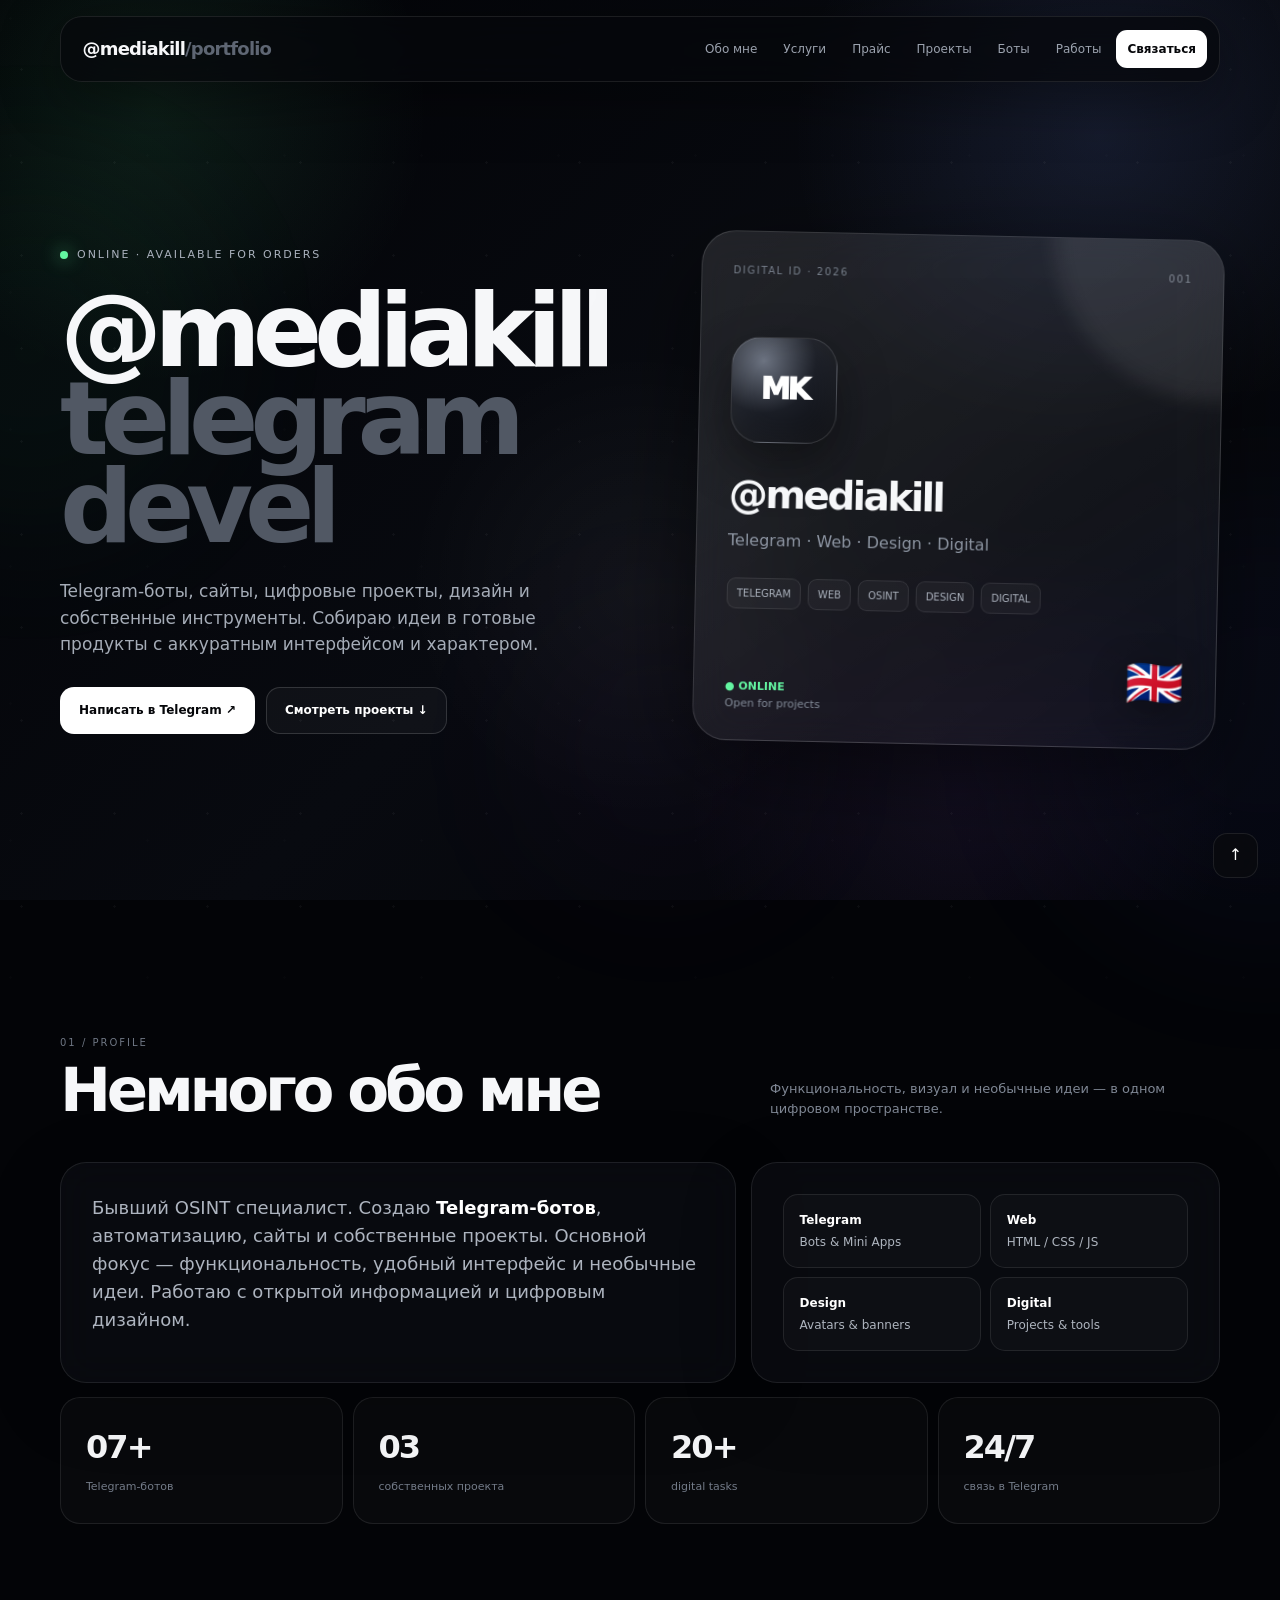
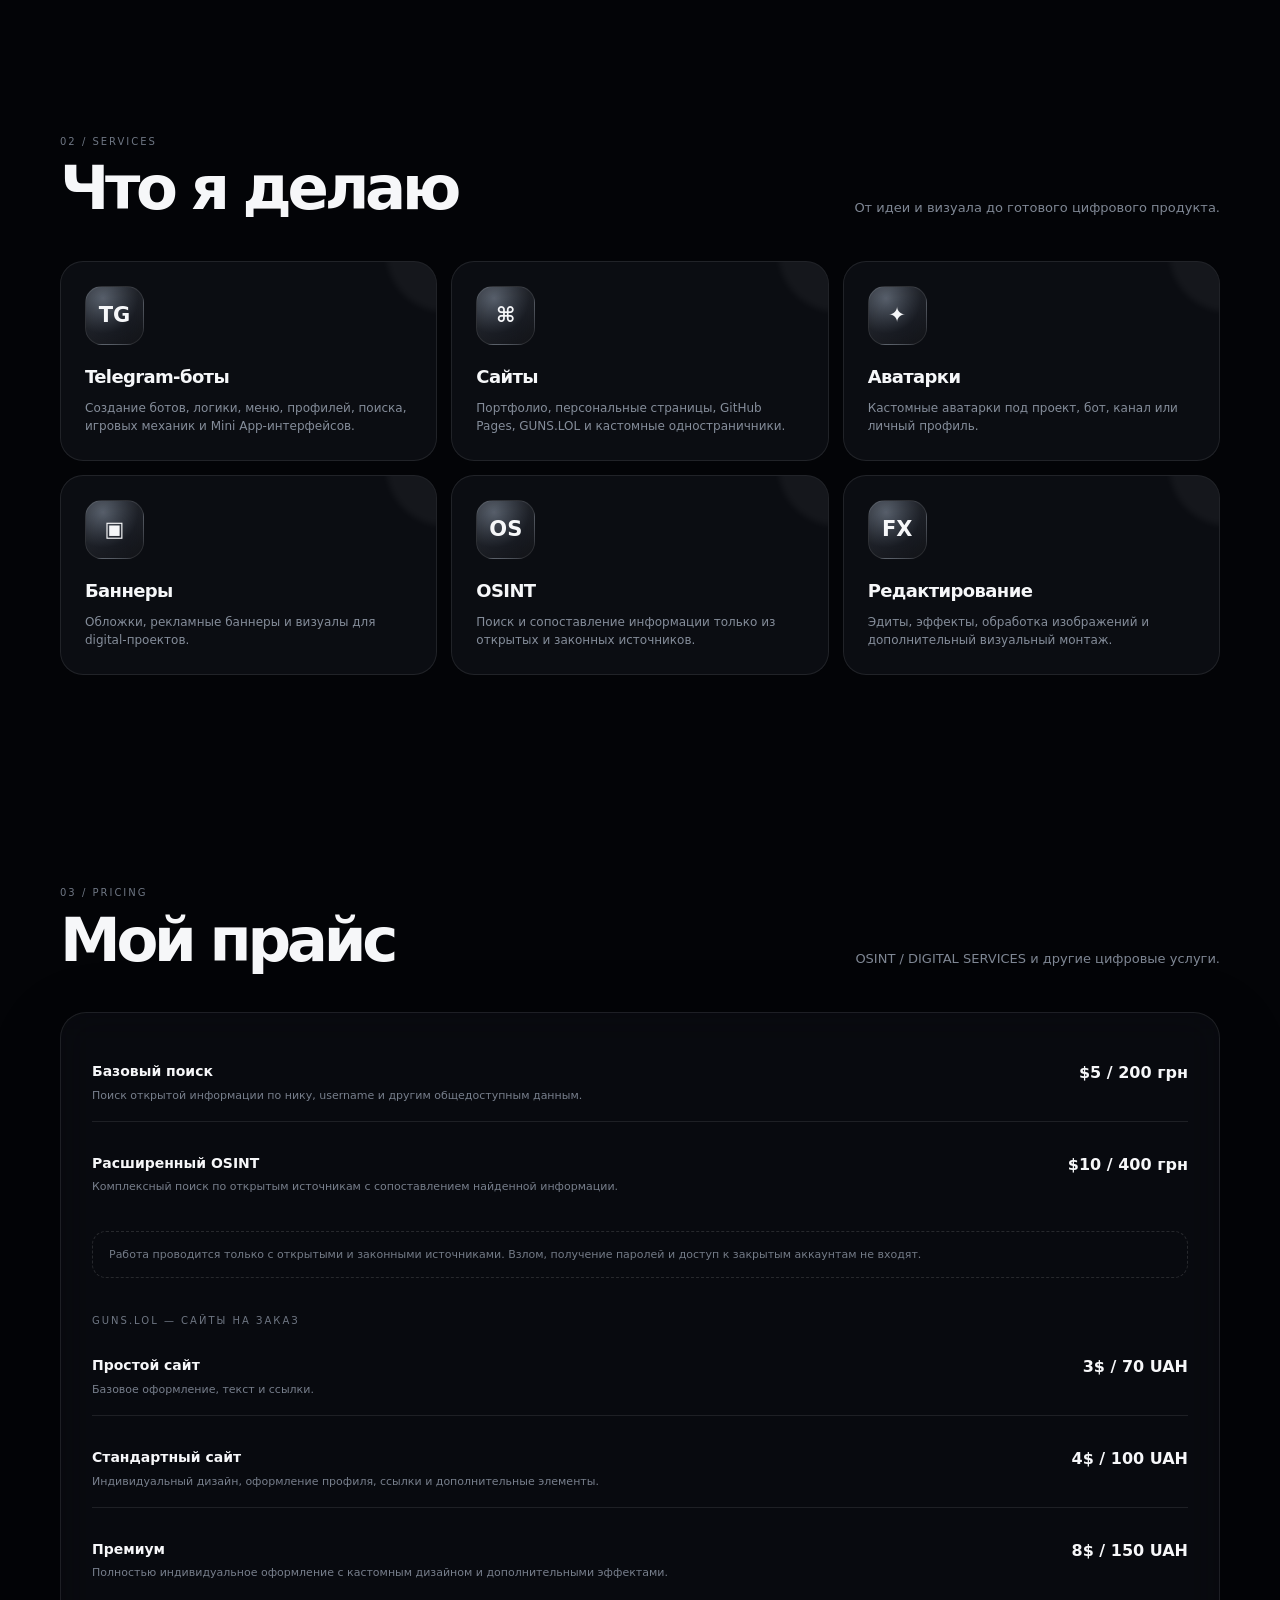
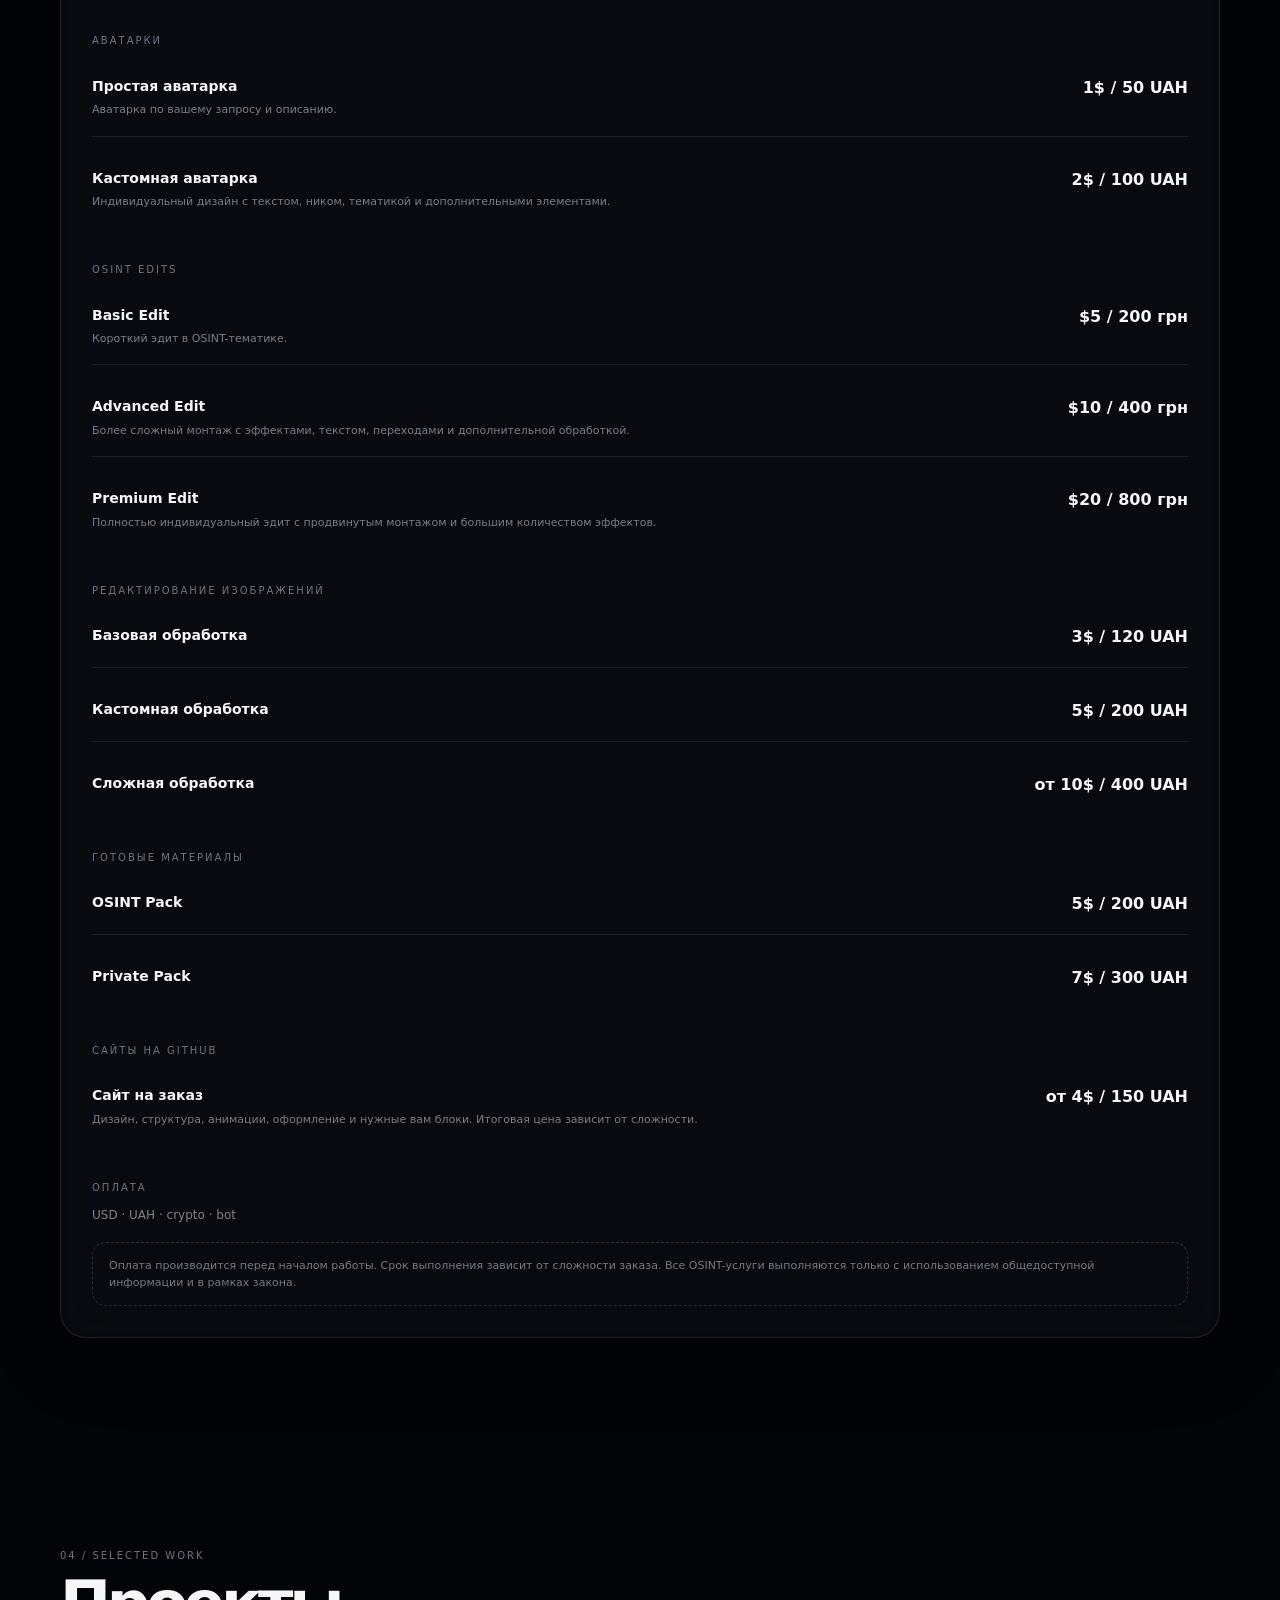
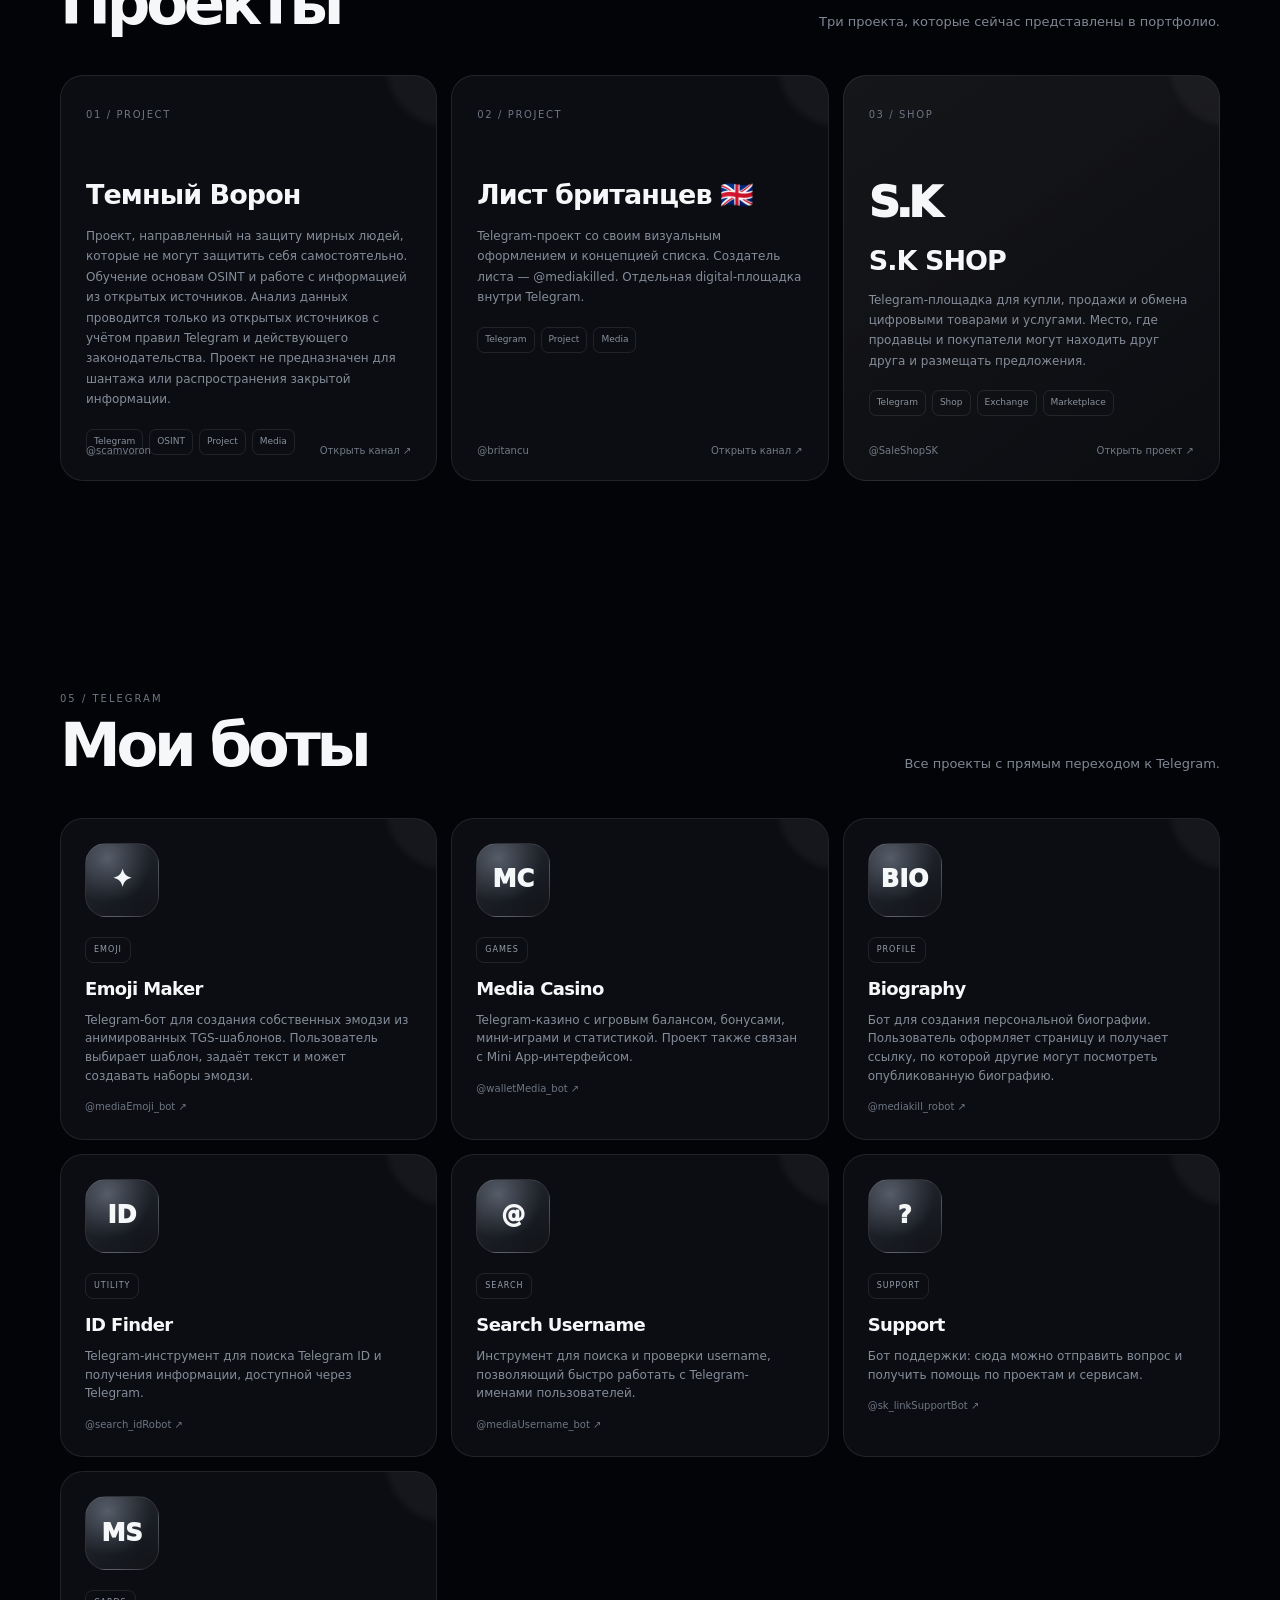
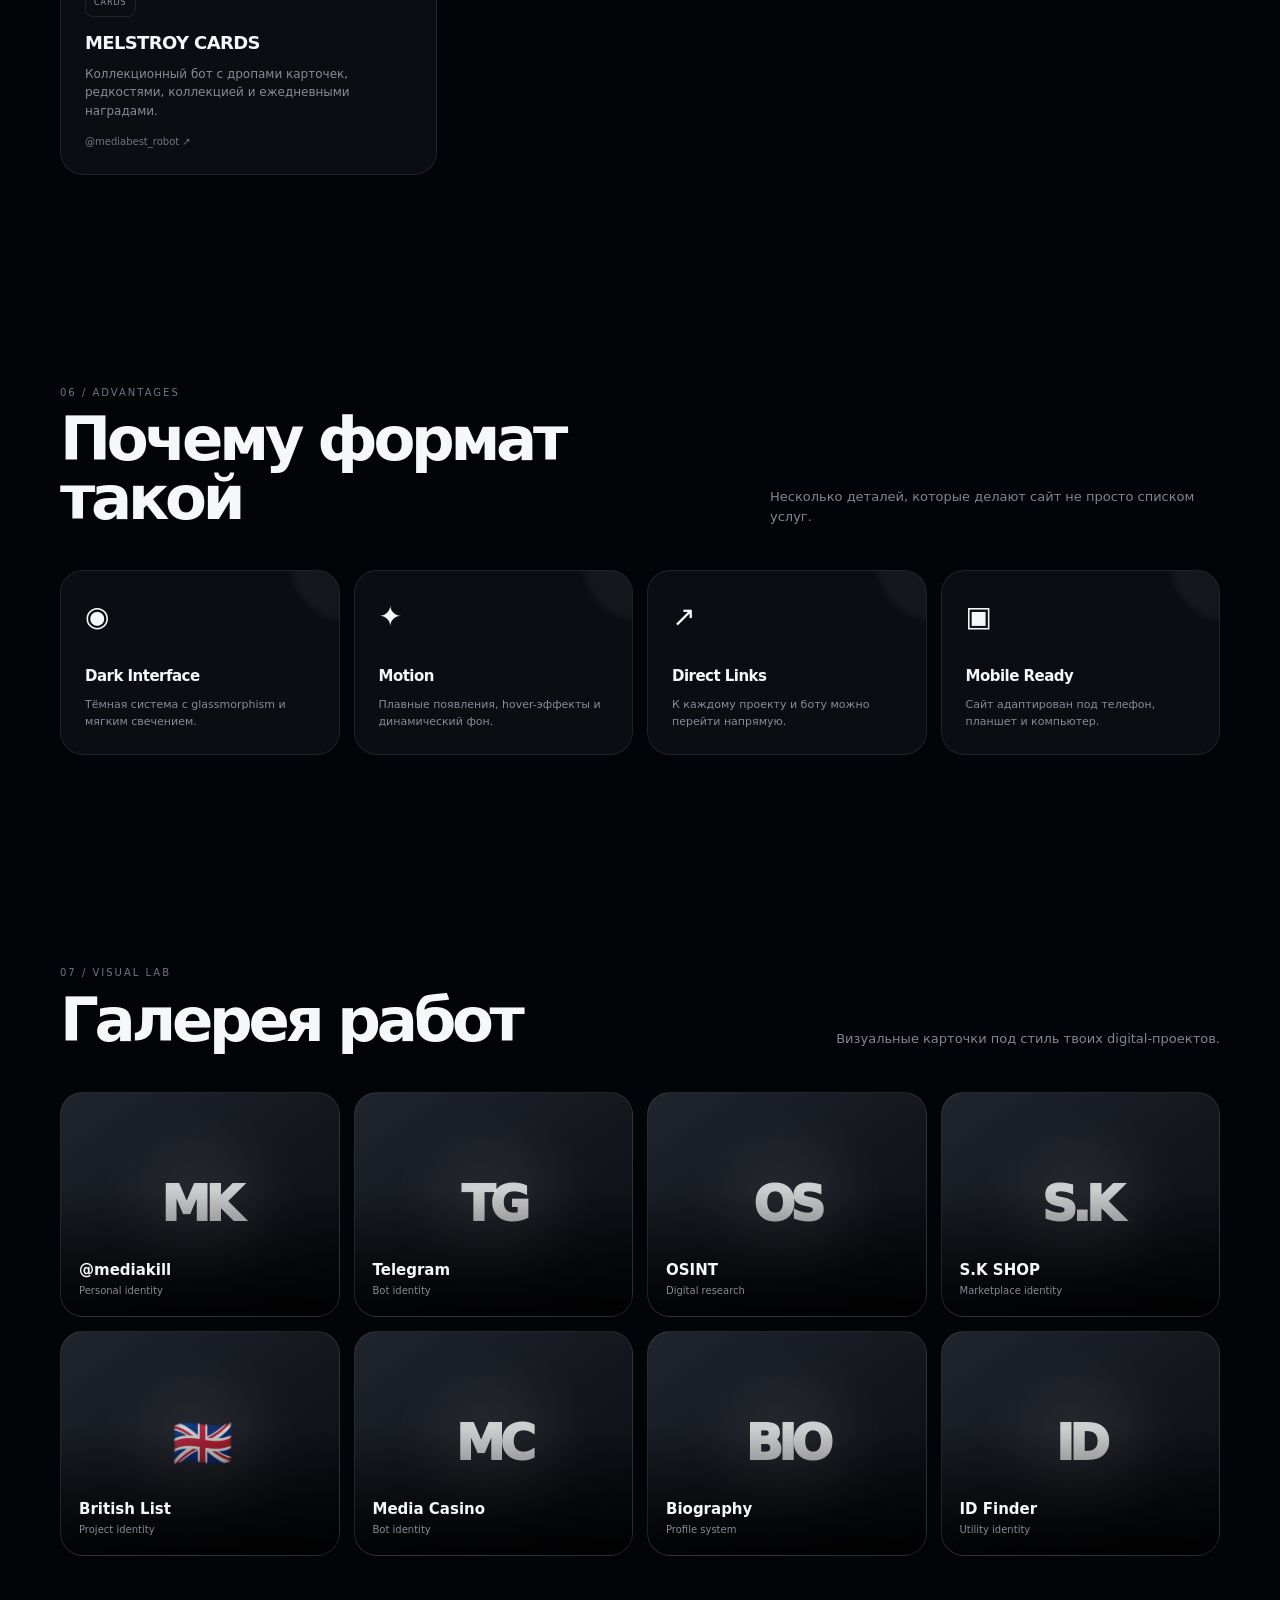
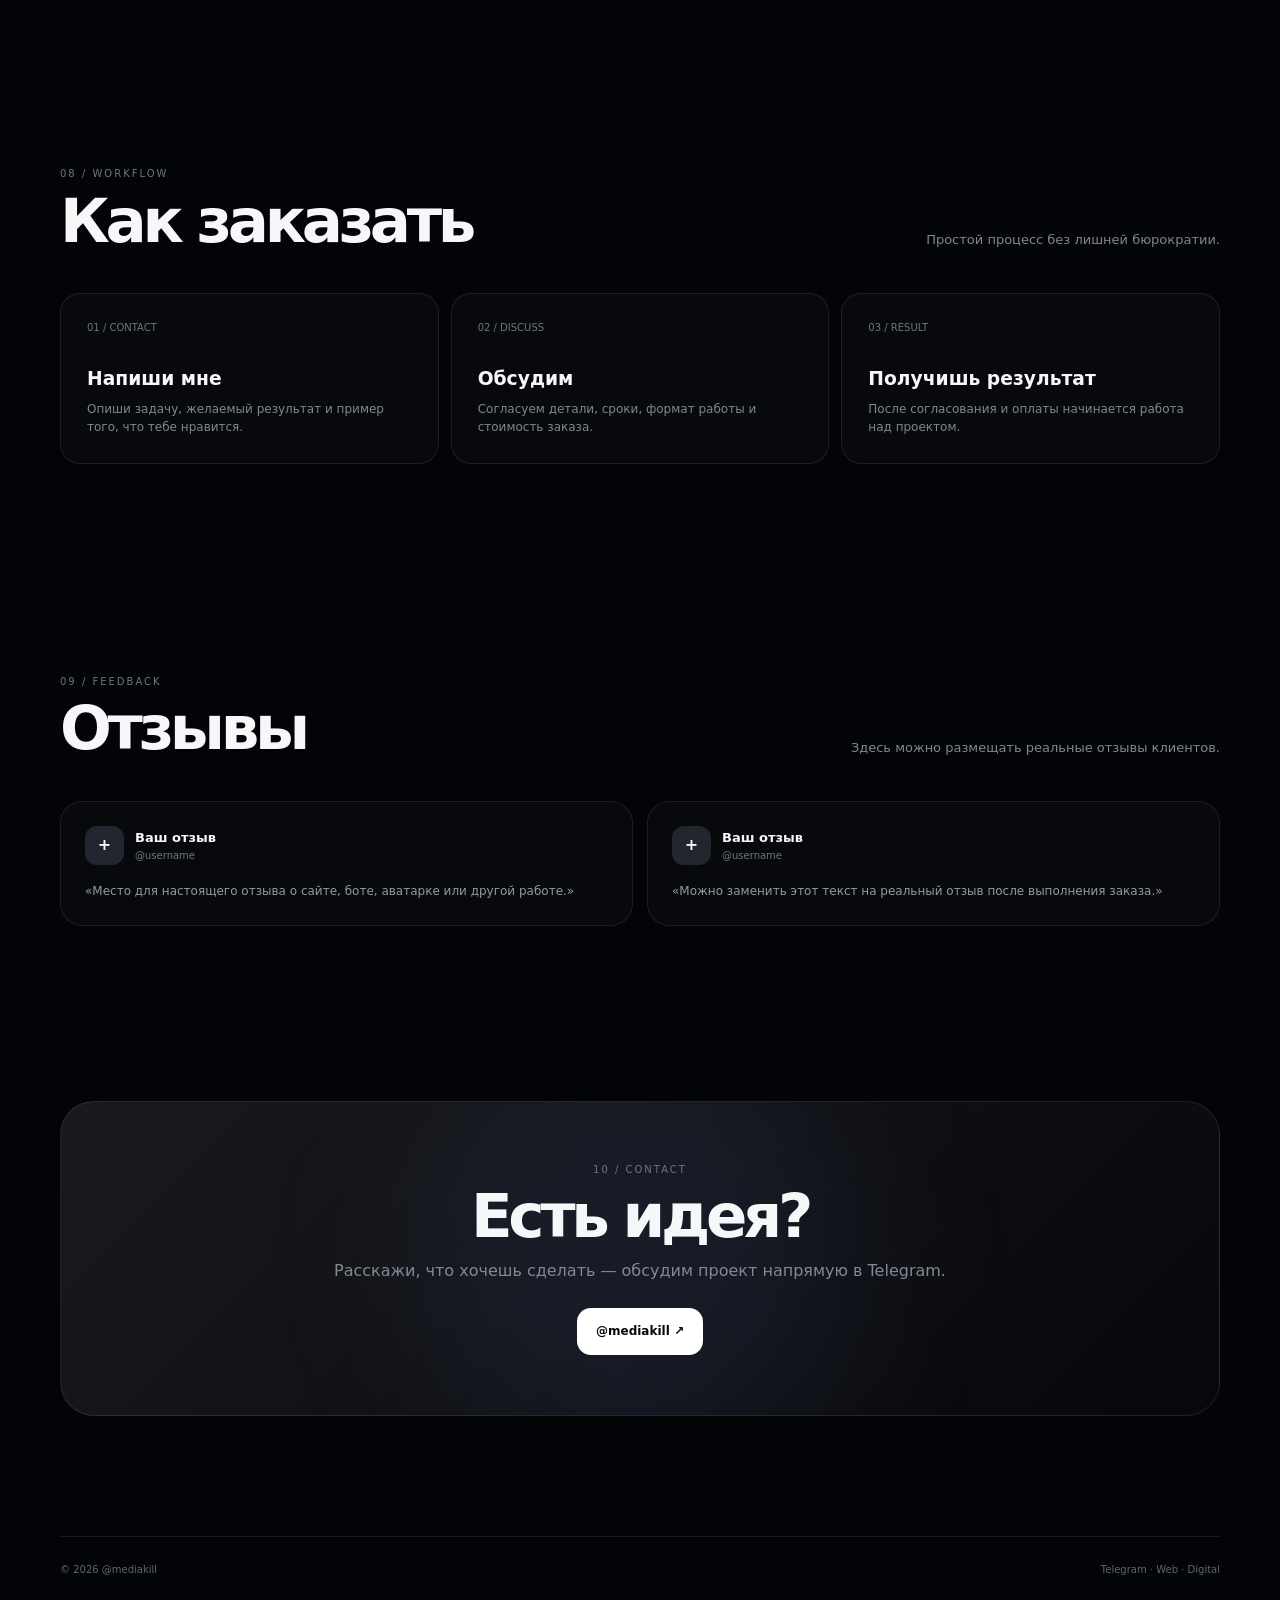
==== commit 6cae5789: "Rename index-2.html to index.html" ====
--- a/index.html
+++ b/index.html
@@ -3,368 +3,293 @@
 <head>
 <meta charset="UTF-8">
 <meta name="viewport" content="width=device-width, initial-scale=1.0">
-<meta name="theme-color" content="#07080b">
-<meta name="description" content="@mediakill — Telegram bots, digital projects, web, design and OSINT.">
+<meta name="theme-color" content="#050609">
+<meta name="description" content="@mediakill — Telegram bots, digital projects, websites, design and services.">
 <title>@mediakill — Digital Portfolio</title>
 <style>
 :root{
-  --bg:#050609;--bg2:#090b10;--card:rgba(15,17,23,.72);--card2:rgba(20,23,31,.58);
-  --line:rgba(255,255,255,.09);--text:#f5f7fb;--muted:#8c93a1;--muted2:#626977;
-  --accent:#fff;--green:#65f6a6;--shadow:0 24px 80px rgba(0,0,0,.45);--radius:26px;
+--bg:#030407;--bg2:#080a0f;--card:rgba(12,14,20,.68);--card2:rgba(18,21,28,.58);
+--line:rgba(255,255,255,.09);--line2:rgba(255,255,255,.15);--text:#f6f7f9;
+--muted:#9299a6;--muted2:#626976;--green:#63f5a1;--blue:#7797ff;
+--shadow:0 28px 100px rgba(0,0,0,.48);--radius:26px;
 }
 *{box-sizing:border-box;margin:0;padding:0}
 html{scroll-behavior:smooth}
 body{
-  background:var(--bg);color:var(--text);font-family:Inter,ui-sans-serif,system-ui,-apple-system,BlinkMacSystemFont,"Segoe UI",sans-serif;
-  overflow-x:hidden;line-height:1.55;
+background:var(--bg);color:var(--text);font-family:Inter,ui-sans-serif,system-ui,-apple-system,BlinkMacSystemFont,"Segoe UI",sans-serif;
+overflow-x:hidden;line-height:1.55;
 }
 body:before{
-  content:"";position:fixed;inset:-30%;z-index:-5;
-  background:
-    radial-gradient(circle at 15% 15%,rgba(255,255,255,.075),transparent 24%),
-    radial-gradient(circle at 85% 30%,rgba(100,246,166,.055),transparent 22%),
-    radial-gradient(circle at 50% 85%,rgba(100,130,255,.045),transparent 25%);
-  filter:blur(20px);animation:drift 18s ease-in-out infinite alternate;
+content:"";position:fixed;z-index:-10;inset:0;
+background:
+radial-gradient(circle at 12% 12%,rgba(101,245,161,.10),transparent 20%),
+radial-gradient(circle at 86% 15%,rgba(119,151,255,.12),transparent 23%),
+radial-gradient(circle at 50% 65%,rgba(255,255,255,.045),transparent 27%),
+radial-gradient(circle at 75% 88%,rgba(166,98,255,.08),transparent 22%),
+linear-gradient(135deg,#020306,#080a10 52%,#030407);
 }
 body:after{
-  content:"";position:fixed;inset:0;z-index:-4;pointer-events:none;opacity:.25;
-  background-image:linear-gradient(rgba(255,255,255,.018) 1px,transparent 1px),linear-gradient(90deg,rgba(255,255,255,.018) 1px,transparent 1px);
-  background-size:52px 52px;
-  mask-image:linear-gradient(to bottom,black,transparent 88%);
-}
-@keyframes drift{to{transform:translate(4%,2%) scale(1.08)}}
+content:"";position:fixed;z-index:-9;inset:-10%;
+background-image:
+radial-gradient(circle,rgba(255,255,255,.18) 1px,transparent 1.2px),
+radial-gradient(circle,rgba(255,255,255,.08) 1px,transparent 1.2px);
+background-size:93px 93px,137px 137px;background-position:10px 20px,70px 40px;
+opacity:.22;animation:stars 35s linear infinite;pointer-events:none;
+}
+@keyframes stars{to{transform:translate3d(-60px,40px,0)}}
+.bg-orb{position:fixed;z-index:-8;border-radius:50%;filter:blur(80px);pointer-events:none;opacity:.55}
+.orb1{width:380px;height:380px;background:rgba(74,239,156,.08);top:18%;left:-160px;animation:orb1 15s ease-in-out infinite alternate}
+.orb2{width:450px;height:450px;background:rgba(90,110,255,.09);top:55%;right:-210px;animation:orb2 18s ease-in-out infinite alternate}
+.orb3{width:300px;height:300px;background:rgba(187,80,255,.06);bottom:0;left:40%;animation:orb3 13s ease-in-out infinite alternate}
+@keyframes orb1{to{transform:translate(180px,90px)}}
+@keyframes orb2{to{transform:translate(-150px,-100px)}}
+@keyframes orb3{to{transform:translate(80px,-90px)}}
 a{color:inherit;text-decoration:none}
 button{font:inherit}
-.container{width:min(1120px,92%);margin:auto}
+.container{width:min(1160px,92%);margin:auto}
 .nav{
-  position:fixed;top:16px;left:50%;transform:translateX(-50%);z-index:50;
-  width:min(1120px,92%);height:66px;padding:0 14px 0 22px;
-  display:flex;align-items:center;justify-content:space-between;
-  background:rgba(8,9,13,.72);border:1px solid var(--line);border-radius:22px;
-  backdrop-filter:blur(22px);box-shadow:0 12px 50px rgba(0,0,0,.32)
-}
-.brand{font-weight:800;letter-spacing:-.04em;font-size:18px}
-.brand span{color:#9aa1ad}
-.navlinks{display:flex;gap:5px;align-items:center}
-.navlinks a{font-size:13px;color:#9da4b1;padding:10px 12px;border-radius:12px;transition:.25s}
-.navlinks a:hover{color:#fff;background:rgba(255,255,255,.06)}
-.nav-cta{background:#fff!important;color:#050609!important;font-weight:750!important}
-.menu{display:none;border:0;background:transparent;color:#fff;font-size:24px}
-.hero{min-height:920px;padding:155px 0 100px;display:grid;place-items:center}
-.hero-grid{display:grid;grid-template-columns:1.05fr .95fr;gap:70px;align-items:center}
-.eyebrow{display:flex;align-items:center;gap:9px;color:#aeb5c1;font-size:12px;text-transform:uppercase;letter-spacing:.18em;margin-bottom:22px}
-.dot{width:8px;height:8px;border-radius:50%;background:var(--green);box-shadow:0 0 18px rgba(101,246,166,.8);animation:pulse 1.7s infinite}
-@keyframes pulse{50%{opacity:.35;transform:scale(.7)}}
-h1{font-size:clamp(52px,8vw,102px);line-height:.88;letter-spacing:-.075em;margin-bottom:26px}
-h1 .dim{color:#555b67}
-.hero-copy{max-width:640px;color:#a5abb6;font-size:17px}
-.actions{display:flex;gap:12px;margin-top:30px;flex-wrap:wrap}
-.btn{display:inline-flex;align-items:center;justify-content:center;gap:9px;padding:13px 18px;border-radius:14px;border:1px solid var(--line);font-size:13px;font-weight:700;transition:.25s;cursor:pointer}
-.btn.primary{background:#fff;color:#050609}
-.btn.ghost{background:rgba(255,255,255,.035);color:#fff}
-.btn:hover{transform:translateY(-3px);border-color:rgba(255,255,255,.2);box-shadow:0 12px 35px rgba(0,0,0,.28)}
-.hero-card{position:relative}
-.id-card{
-  position:relative;min-height:470px;padding:30px;border:1px solid rgba(255,255,255,.13);
-  border-radius:32px;background:linear-gradient(145deg,rgba(255,255,255,.09),rgba(255,255,255,.025));
-  box-shadow:var(--shadow);overflow:hidden;backdrop-filter:blur(20px);transform:rotate(1.5deg);
-  transition:.5s;
-}
-.id-card:hover{transform:rotate(0) translateY(-7px)}
-.id-card:before{content:"";position:absolute;width:230px;height:230px;right:-80px;top:-80px;border-radius:50%;background:rgba(255,255,255,.09);filter:blur(5px)}
-.card-top{display:flex;justify-content:space-between;align-items:center;color:#7e8592;font-size:11px;letter-spacing:.14em;text-transform:uppercase}
+position:fixed;top:16px;left:50%;transform:translateX(-50%);z-index:100;width:min(1160px,92%);
+height:66px;padding:0 12px 0 22px;display:flex;align-items:center;justify-content:space-between;
+background:rgba(6,8,12,.72);border:1px solid var(--line);border-radius:22px;
+backdrop-filter:blur(24px);box-shadow:0 15px 60px rgba(0,0,0,.38)
+}
+.brand{font-weight:850;letter-spacing:-.045em;font-size:18px}.brand span{color:#5e6673}
+.navlinks{display:flex;gap:4px;align-items:center}.navlinks a{font-size:12px;color:#9ba2ae;padding:10px 11px;border-radius:11px;transition:.25s}
+.navlinks a:hover{color:#fff;background:rgba(255,255,255,.06)}.nav-cta{background:#fff!important;color:#050609!important;font-weight:800}
+.menu{display:none;border:0;background:none;color:#fff;font-size:24px}
+.hero{min-height:930px;padding:150px 0 100px;display:flex;align-items:center}
+.hero-grid{display:grid;grid-template-columns:1.04fr .96fr;gap:70px;align-items:center}
+.eyebrow{display:flex;align-items:center;gap:9px;color:#aab1bd;font-size:11px;text-transform:uppercase;letter-spacing:.18em;margin-bottom:24px}
+.dot{width:8px;height:8px;border-radius:50%;background:var(--green);box-shadow:0 0 18px rgba(99,245,161,.8);animation:pulse 1.7s infinite}
+@keyframes pulse{50%{opacity:.3;transform:scale(.65)}}
+h1{font-size:clamp(58px,8vw,104px);line-height:.86;letter-spacing:-.08em;margin-bottom:27px}
+h1 .dim{color:#515864}
+.hero-copy{max-width:660px;color:#a5acb7;font-size:17px}
+.actions{display:flex;gap:11px;margin-top:30px;flex-wrap:wrap}
+.btn{display:inline-flex;align-items:center;justify-content:center;gap:8px;padding:13px 18px;border-radius:14px;border:1px solid var(--line2);font-size:12px;font-weight:800;transition:.25s}
+.btn.primary{background:#fff;color:#050609}.btn.ghost{background:rgba(255,255,255,.035);color:#fff}
+.btn:hover{transform:translateY(-3px);box-shadow:0 15px 35px rgba(0,0,0,.3)}
+.hero-card{position:relative}.id-card{
+position:relative;min-height:510px;padding:31px;border:1px solid rgba(255,255,255,.14);border-radius:34px;
+background:linear-gradient(145deg,rgba(255,255,255,.10),rgba(255,255,255,.025));
+box-shadow:var(--shadow);overflow:hidden;backdrop-filter:blur(20px);transform:rotate(1.2deg);transition:.5s
+}
+.id-card:hover{transform:rotate(0) translateY(-8px)}
+.id-card:before{content:"";position:absolute;width:330px;height:330px;right:-160px;top:-170px;border-radius:50%;background:rgba(255,255,255,.08);filter:blur(10px)}
+.id-card:after{content:"";position:absolute;inset:0;background:linear-gradient(120deg,transparent 25%,rgba(255,255,255,.035) 50%,transparent 75%);transform:translateX(-100%);animation:shine 5s infinite}
+@keyframes shine{55%,100%{transform:translateX(100%)}}
+.card-top{display:flex;justify-content:space-between;color:#777f8b;font-size:10px;letter-spacing:.16em;text-transform:uppercase}
 .avatar{
-  width:94px;height:94px;border-radius:27px;margin:55px 0 22px;display:grid;place-items:center;
-  font-weight:900;font-size:27px;letter-spacing:-.08em;color:#fff;
-  background:radial-gradient(circle at 35% 25%,#4d5360,#171a21 55%,#090a0e);
-  border:1px solid rgba(255,255,255,.16);box-shadow:inset 0 0 35px rgba(255,255,255,.05),0 15px 40px rgba(0,0,0,.35);
-}
-.id-name{font-size:36px;font-weight:850;letter-spacing:-.055em}
-.id-role{color:#8e96a3;margin-top:4px}
-.id-tags{display:flex;gap:7px;flex-wrap:wrap;margin-top:25px}
-.tag{font-size:11px;color:#aab0bb;padding:7px 10px;border-radius:10px;border:1px solid var(--line);background:rgba(255,255,255,.035)}
-.id-bottom{position:absolute;left:30px;right:30px;bottom:28px;display:flex;justify-content:space-between;align-items:end}
-.available{font-size:11px;color:#8e96a3}.available b{color:var(--green)}
-.flag{font-size:42px;filter:drop-shadow(0 5px 15px rgba(0,0,0,.3))}
-.section{padding:100px 0}
-.section-head{display:flex;justify-content:space-between;gap:30px;align-items:end;margin-bottom:42px}
-.kicker{color:#737b89;font-size:11px;letter-spacing:.2em;text-transform:uppercase;margin-bottom:10px}
-h2{font-size:clamp(34px,5vw,58px);line-height:1;letter-spacing:-.065em}
-.lead{color:#7e8693;max-width:430px;font-size:14px}
-.stats{display:grid;grid-template-columns:repeat(4,1fr);gap:10px;margin-top:45px}
-.stat{padding:25px;border:1px solid var(--line);background:rgba(255,255,255,.025);border-radius:20px}
-.stat strong{display:block;font-size:31px;letter-spacing:-.06em}.stat span{font-size:12px;color:#777f8c}
-.about-grid{display:grid;grid-template-columns:1.2fr .8fr;gap:16px}
-.panel{border:1px solid var(--line);background:var(--card);border-radius:var(--radius);padding:30px;box-shadow:0 20px 70px rgba(0,0,0,.16);backdrop-filter:blur(16px)}
-.about-text{font-size:18px;color:#adb3be;max-width:730px}.about-text b{color:#fff}
-.skills{display:grid;grid-template-columns:repeat(2,1fr);gap:10px}
-.skill{padding:16px;border-radius:16px;border:1px solid var(--line);background:rgba(255,255,255,.025);font-size:13px;color:#b0b6c0}
-.skill span{display:block;color:#fff;font-weight:750;margin-bottom:4px}
-.service-grid,.bot-grid,.project-grid,.gallery{display:grid;grid-template-columns:repeat(3,1fr);gap:14px}
-.service,.bot,.project,.work{
-  border:1px solid var(--line);background:var(--card2);border-radius:23px;padding:23px;transition:.3s;position:relative;overflow:hidden
-}
-.service:hover,.bot:hover,.project:hover,.work:hover{transform:translateY(-6px);border-color:rgba(255,255,255,.18);box-shadow:0 20px 60px rgba(0,0,0,.24)}
-.icon-avatar{
-  width:58px;height:58px;border-radius:17px;display:grid;place-items:center;margin-bottom:18px;
-  font-size:23px;font-weight:900;background:linear-gradient(145deg,#2b2f38,#0d0f14);
-  border:1px solid rgba(255,255,255,.12);box-shadow:inset 0 0 24px rgba(255,255,255,.06)
-}
-.service h3,.bot h3,.project h3,.work h3{font-size:18px;letter-spacing:-.035em;margin-bottom:8px}
-.service p,.bot p,.project p,.work p{color:#858d9a;font-size:13px}
-.price{font-size:18px;font-weight:800;margin-top:17px}
-.price small{font-weight:500;color:#707783}
-.badge{display:inline-block;font-size:9px;letter-spacing:.12em;text-transform:uppercase;color:#969eab;border:1px solid var(--line);padding:6px 8px;border-radius:9px;margin-bottom:12px}
-.price-list{display:grid;gap:14px}
-.price-item{display:grid;grid-template-columns:1fr auto;gap:15px;padding:17px 0;border-bottom:1px solid var(--line)}
-.price-item:last-child{border-bottom:0}
-.price-item h4{font-size:14px}.price-item p{color:#777f8c;font-size:12px;margin-top:4px}
-.price-value{font-weight:800;white-space:nowrap}
+width:106px;height:106px;border-radius:30px;margin:58px 0 22px;display:grid;place-items:center;
+font-weight:950;font-size:30px;letter-spacing:-.1em;color:#fff;
+background:radial-gradient(circle at 30% 22%,#6b7280,#1a1d25 48%,#07080c);
+border:1px solid rgba(255,255,255,.16);box-shadow:inset 0 0 35px rgba(255,255,255,.07),0 20px 50px rgba(0,0,0,.42)
+}
+.id-name{font-size:39px;font-weight:900;letter-spacing:-.065em}.id-role{color:#8c94a1;margin-top:4px}
+.id-tags{display:flex;gap:7px;flex-wrap:wrap;margin-top:24px}.tag{font-size:10px;color:#aab1bc;padding:7px 9px;border-radius:9px;border:1px solid var(--line);background:rgba(255,255,255,.035)}
+.id-bottom{position:absolute;left:31px;right:31px;bottom:28px;display:flex;justify-content:space-between;align-items:end}
+.available{font-size:11px;color:#838b98}.available b{color:var(--green)}.flag{font-size:47px;filter:drop-shadow(0 8px 18px rgba(0,0,0,.4))}
+.section{padding:105px 0}.section-head{display:flex;justify-content:space-between;gap:30px;align-items:end;margin-bottom:43px}
+.kicker{color:#6e7683;font-size:10px;letter-spacing:.2em;text-transform:uppercase;margin-bottom:10px}
+h2{font-size:clamp(36px,5vw,61px);line-height:.96;letter-spacing:-.07em}.lead{color:#7f8794;max-width:450px;font-size:13px}
+.panel{border:1px solid var(--line);background:var(--card);border-radius:var(--radius);padding:31px;box-shadow:0 20px 75px rgba(0,0,0,.18);backdrop-filter:blur(18px)}
+.about-grid{display:grid;grid-template-columns:1.18fr .82fr;gap:15px}.about-text{font-size:18px;color:#adb4bf;max-width:760px}.about-text b{color:#fff}
+.skills{display:grid;grid-template-columns:repeat(2,1fr);gap:9px}.skill{padding:16px;border-radius:15px;border:1px solid var(--line);background:rgba(255,255,255,.025);font-size:12px;color:#aeb5bf}.skill span{display:block;color:#fff;font-weight:800;margin-bottom:3px}
+.stats{display:grid;grid-template-columns:repeat(4,1fr);gap:10px;margin-top:14px}.stat{padding:25px;border:1px solid var(--line);background:rgba(255,255,255,.025);border-radius:20px}.stat strong{display:block;font-size:32px;letter-spacing:-.06em}.stat span{font-size:11px;color:#737b88}
+.service-grid,.bot-grid,.project-grid,.feature-grid,.gallery{display:grid;grid-template-columns:repeat(3,1fr);gap:14px}
+.service,.bot,.project,.feature,.work{
+border:1px solid var(--line);background:var(--card2);border-radius:23px;padding:24px;transition:.3s;position:relative;overflow:hidden
+}
+.service:before,.bot:before,.project:before,.feature:before{content:"";position:absolute;width:120px;height:120px;right:-70px;top:-70px;border-radius:50%;background:rgba(255,255,255,.045);filter:blur(3px)}
+.service:hover,.bot:hover,.project:hover,.feature:hover,.work:hover{transform:translateY(-6px);border-color:rgba(255,255,255,.19);box-shadow:0 24px 65px rgba(0,0,0,.27)}
+.icon-avatar,.bot-avatar{
+display:grid;place-items:center;background:radial-gradient(circle at 30% 20%,#555d69,#171a21 58%,#08090d);
+border:1px solid rgba(255,255,255,.13);box-shadow:inset 0 0 24px rgba(255,255,255,.06)
+}
+.icon-avatar{width:59px;height:59px;border-radius:17px;margin-bottom:18px;font-size:21px;font-weight:900}
+.service h3,.bot h3,.project h3,.feature h3{font-size:18px;letter-spacing:-.035em;margin-bottom:8px}.service p,.bot p,.project p,.feature p{color:#858d9a;font-size:12px}
+.price{font-size:18px;font-weight:850;margin-top:17px}.price small{color:#707783;font-weight:500}
+.price-list{display:grid;gap:14px}.price-item{display:grid;grid-template-columns:1fr auto;gap:18px;padding:17px 0;border-bottom:1px solid var(--line)}.price-item:last-child{border-bottom:0}
+.price-item h4{font-size:14px}.price-item p{color:#777f8c;font-size:11px;margin-top:4px}.price-value{font-weight:850;white-space:nowrap}
 .notice{margin-top:18px;padding:14px 16px;border:1px dashed rgba(255,255,255,.13);border-radius:14px;color:#737b87;font-size:11px}
-.project-grid{grid-template-columns:repeat(2,1fr)}
-.project{min-height:270px}
-.project-num{font-size:10px;color:#6f7784;letter-spacing:.18em}
-.project h3{font-size:26px;margin:45px 0 10px}
-.project .project-foot{position:absolute;left:23px;right:23px;bottom:20px;display:flex;justify-content:space-between;color:#777f8b;font-size:11px}
-.bot-grid{grid-template-columns:repeat(3,1fr)}
-.bot-avatar{width:72px;height:72px;border-radius:21px;display:grid;place-items:center;margin-bottom:18px;border:1px solid rgba(255,255,255,.13);background:radial-gradient(circle at 30% 20%,#454b57,#11141a 65%);font-size:25px;font-weight:900}
-.bot .bot-user{font-size:11px;color:#6e7683;margin-top:14px}
-.bot-link{display:inline-block;margin-top:17px;font-size:12px;font-weight:750}
-.gallery{grid-template-columns:repeat(4,1fr)}
-.work{padding:0;min-height:220px;display:flex;align-items:end;background:linear-gradient(150deg,#20242c,#0b0d12)}
-.work-visual{position:absolute;inset:0;display:grid;place-items:center;font-size:46px;font-weight:900;color:rgba(255,255,255,.82)}
-.work-overlay{position:relative;width:100%;padding:18px;background:linear-gradient(transparent,rgba(0,0,0,.85));padding-top:60px}
-.work-overlay p{font-size:11px;color:#8f96a2}
-.process{display:grid;grid-template-columns:repeat(3,1fr);gap:12px}
-.step{padding:25px;border:1px solid var(--line);border-radius:20px;background:rgba(255,255,255,.025)}
-.step-num{font-size:11px;color:#6d7582}.step h3{margin:28px 0 7px}.step p{color:#7f8794;font-size:13px}
-.terminal{
-  border:1px solid rgba(255,255,255,.12);border-radius:24px;overflow:hidden;background:#07090c;box-shadow:var(--shadow)
-}
-.term-head{height:44px;padding:0 16px;display:flex;align-items:center;gap:7px;border-bottom:1px solid var(--line);background:#0b0d11}
-.term-dot{width:9px;height:9px;border-radius:50%;background:#363b44}
-.term-title{margin-left:8px;color:#626a76;font-size:11px}
-.term-body{padding:24px;min-height:300px;font-family:"SFMono-Regular",Consolas,monospace;font-size:13px;color:#b8c0cc}
-.prompt{color:var(--green)}.cursor{display:inline-block;width:8px;height:15px;background:#dfe4eb;vertical-align:-2px;animation:blink 1s steps(1) infinite}
-@keyframes blink{50%{opacity:0}}
-.term-buttons{display:flex;gap:8px;padding:0 24px 24px;flex-wrap:wrap}
-.term-btn{background:#101319;color:#9da5b2;border:1px solid var(--line);padding:8px 11px;border-radius:10px;font-size:11px;cursor:pointer}
-.term-btn:hover{color:#fff;border-color:#555c68}
-.reviews{display:grid;grid-template-columns:repeat(2,1fr);gap:14px}
-.review{padding:24px;border:1px solid var(--line);border-radius:22px;background:rgba(255,255,255,.025)}
-.review-top{display:flex;align-items:center;gap:11px}.mini{width:38px;height:38px;border-radius:12px;background:#22262f;display:grid;place-items:center;font-weight:800}.review-name{font-size:13px;font-weight:750}.review-user{font-size:10px;color:#6f7784}.review p{color:#929aa6;font-size:13px;margin-top:17px}
-.contact{padding:70px 0 120px}
-.contact-box{position:relative;overflow:hidden;padding:55px;border:1px solid var(--line);border-radius:32px;background:linear-gradient(135deg,rgba(255,255,255,.09),rgba(255,255,255,.025));text-align:center}
-.contact-box:before{content:"";position:absolute;width:300px;height:300px;border-radius:50%;background:rgba(255,255,255,.06);filter:blur(50px);left:50%;top:50%;transform:translate(-50%,-50%)}
-.contact-box>*{position:relative}
-.contact-box h2{margin-bottom:14px}.contact-box p{color:#818995;margin-bottom:25px}
-footer{border-top:1px solid var(--line);padding:25px 0;color:#5f6773;font-size:11px;display:flex;justify-content:space-between}
-.float{position:fixed;right:22px;bottom:22px;z-index:30;width:45px;height:45px;border:1px solid var(--line);border-radius:14px;background:rgba(10,11,15,.75);backdrop-filter:blur(15px);color:#fff;cursor:pointer}
-.reveal{opacity:0;transform:translateY(20px);transition:opacity .7s ease,transform .7s ease}.reveal.show{opacity:1;transform:none}
-@media(max-width:850px){
-  .navlinks{display:none}.menu{display:block}.nav.open .navlinks{display:flex;position:absolute;top:73px;left:0;right:0;padding:10px;flex-direction:column;background:rgba(8,9,13,.94);border:1px solid var(--line);border-radius:18px}.nav.open .navlinks a{width:100%;text-align:center}
-  .hero{min-height:auto;padding-top:145px}.hero-grid{grid-template-columns:1fr;gap:50px}.hero-card{max-width:650px;width:100%;margin:auto}
-  .stats{grid-template-columns:repeat(2,1fr)}.about-grid{grid-template-columns:1fr}.service-grid,.bot-grid{grid-template-columns:repeat(2,1fr)}.gallery{grid-template-columns:repeat(2,1fr)}
-}
-@media(max-width:560px){
-  .container{width:min(94%,1120px)}.section{padding:75px 0}.section-head{display:block}.lead{margin-top:15px}.stats{grid-template-columns:1fr 1fr}.service-grid,.bot-grid,.project-grid,.process,.reviews{grid-template-columns:1fr}.gallery{grid-template-columns:1fr 1fr}
-  .id-card{min-height:430px}.id-name{font-size:30px}.hero-copy{font-size:15px}h1{font-size:58px}.price-item{grid-template-columns:1fr}.price-value{font-size:14px}.contact-box{padding:40px 20px}footer{gap:15px;flex-direction:column}
+.project-grid{grid-template-columns:repeat(3,1fr)}
+.project{min-height:355px;padding:25px}.project-num{font-size:10px;color:#6e7683;letter-spacing:.16em}
+.project h3{font-size:27px;margin:48px 0 10px}.project p{line-height:1.7}.project-tags{display:flex;gap:6px;flex-wrap:wrap;margin-top:19px}.project-tag{font-size:9px;color:#89919d;border:1px solid var(--line);padding:5px 7px;border-radius:7px}
+.project-foot{position:absolute;left:25px;right:25px;bottom:21px;display:flex;justify-content:space-between;color:#737b87;font-size:10px}
+.project.shop{background:linear-gradient(145deg,rgba(255,255,255,.075),rgba(20,22,28,.52))}
+.project.shop .shop-mark{font-size:43px;font-weight:950;letter-spacing:-.09em;margin-top:43px}.project.shop h3{margin:4px 0 8px}
+.bot-grid{grid-template-columns:repeat(3,1fr)}.bot-avatar{width:74px;height:74px;border-radius:21px;margin-bottom:18px;font-size:24px;font-weight:950}
+.badge{display:inline-block;font-size:8px;letter-spacing:.12em;text-transform:uppercase;color:#959daa;border:1px solid var(--line);padding:6px 8px;border-radius:8px;margin-bottom:12px}
+.bot .bot-user{font-size:10px;color:#6e7683;margin-top:14px}.bot-link{display:inline-block;margin-top:16px;font-size:11px;font-weight:800}
+.feature-grid{grid-template-columns:repeat(4,1fr)}.feature{min-height:180px}.feature .big{font-size:28px;margin-bottom:26px}.feature h3{font-size:15px}.feature p{font-size:11px}
+.gallery{grid-template-columns:repeat(4,1fr)}.work{padding:0;min-height:225px;display:flex;align-items:end;background:linear-gradient(145deg,#20242d,#080a0f)}
+.work-visual{position:absolute;inset:0;display:grid;place-items:center;font-size:49px;font-weight:950;letter-spacing:-.1em;color:rgba(255,255,255,.78)}
+.work-visual:before{content:"";position:absolute;width:120px;height:120px;border-radius:50%;background:rgba(255,255,255,.07);filter:blur(30px)}
+.work-overlay{position:relative;width:100%;padding:18px;background:linear-gradient(transparent,rgba(0,0,0,.9));padding-top:70px}.work-overlay h3{font-size:15px}.work-overlay p{font-size:10px;color:#838b97}
+.process{display:grid;grid-template-columns:repeat(3,1fr);gap:12px}.step{padding:26px;border:1px solid var(--line);border-radius:20px;background:rgba(255,255,255,.025)}.step-num{font-size:10px;color:#6d7582}.step h3{margin:28px 0 7px}.step p{color:#7f8794;font-size:12px}
+.reviews{display:grid;grid-template-columns:repeat(2,1fr);gap:14px}.review{padding:24px;border:1px solid var(--line);border-radius:22px;background:rgba(255,255,255,.025)}
+.review-top{display:flex;align-items:center;gap:11px}.mini{width:39px;height:39px;border-radius:12px;background:#22262f;display:grid;place-items:center;font-weight:800}.review-name{font-size:13px;font-weight:750}.review-user{font-size:10px;color:#6f7784}.review p{color:#929aa6;font-size:12px;margin-top:17px}
+.contact{padding:70px 0 120px}.contact-box{position:relative;overflow:hidden;padding:60px;border:1px solid var(--line);border-radius:34px;background:linear-gradient(135deg,rgba(255,255,255,.09),rgba(255,255,255,.02));text-align:center}
+.contact-box:before{content:"";position:absolute;width:450px;height:450px;border-radius:50%;background:rgba(119,151,255,.08);filter:blur(80px);left:50%;top:50%;transform:translate(-50%,-50%)}.contact-box>*{position:relative}.contact-box h2{margin-bottom:13px}.contact-box p{color:#818995;margin-bottom:25px}
+footer{border-top:1px solid var(--line);padding:25px 0;color:#5f6773;font-size:10px;display:flex;justify-content:space-between}
+.float{position:fixed;right:22px;bottom:22px;z-index:30;width:45px;height:45px;border:1px solid var(--line);border-radius:14px;background:rgba(10,11,15,.78);backdrop-filter:blur(15px);color:#fff;cursor:pointer}
+.reveal{opacity:0;transform:translateY(22px);transition:opacity .75s ease,transform .75s ease}.reveal.show{opacity:1;transform:none}
+@media(max-width:900px){
+.navlinks{display:none}.menu{display:block}.nav.open .navlinks{display:flex;position:absolute;top:73px;left:0;right:0;padding:10px;flex-direction:column;background:rgba(7,9,13,.96);border:1px solid var(--line);border-radius:18px}
+.nav.open .navlinks a{width:100%;text-align:center}.hero{min-height:auto;padding-top:145px}.hero-grid{grid-template-columns:1fr;gap:55px}.hero-card{max-width:670px;width:100%;margin:auto}
+.service-grid,.bot-grid{grid-template-columns:repeat(2,1fr)}.project-grid{grid-template-columns:1fr 1fr}.feature-grid{grid-template-columns:repeat(2,1fr)}
+.gallery{grid-template-columns:repeat(2,1fr)}.about-grid{grid-template-columns:1fr}
+}
+@media(max-width:580px){
+.container{width:94%}.section{padding:76px 0}.section-head{display:block}.lead{margin-top:15px}.stats{grid-template-columns:1fr 1fr}
+.service-grid,.bot-grid,.project-grid,.process,.reviews{grid-template-columns:1fr}.feature-grid{grid-template-columns:1fr 1fr}.gallery{grid-template-columns:1fr 1fr}
+.id-card{min-height:455px}.id-name{font-size:31px}h1{font-size:60px}.hero-copy{font-size:15px}.price-item{grid-template-columns:1fr}.price-value{font-size:14px}.contact-box{padding:42px 20px}footer{flex-direction:column;gap:8px}
 }
 </style>
 </head>
 <body>
+<div class="bg-orb orb1"></div><div class="bg-orb orb2"></div><div class="bg-orb orb3"></div>
 
 <nav class="nav" id="nav">
-  <a class="brand" href="#top">@mediakill<span>/portfolio</span></a>
-  <div class="navlinks">
-    <a href="#about">Обо мне</a><a href="#price">Мой прайс</a><a href="#projects">Проекты</a>
-    <a href="#bots">Боты</a><a href="#works">Работы</a><a href="#contact" class="nav-cta">Связаться</a>
-  </div>
-  <button class="menu" id="menu">☰</button>
+<a class="brand" href="#top">@mediakill<span>/portfolio</span></a>
+<div class="navlinks">
+<a href="#about">Обо мне</a><a href="#services">Услуги</a><a href="#price">Прайс</a><a href="#projects">Проекты</a><a href="#bots">Боты</a><a href="#works">Работы</a><a href="#contact" class="nav-cta">Связаться</a>
+</div><button class="menu" id="menu">☰</button>
 </nav>
 
 <main id="top">
 <section class="hero">
-  <div class="container hero-grid">
-    <div class="reveal">
-      <div class="eyebrow"><span class="dot"></span> ONLINE · AVAILABLE FOR ORDERS</div>
-      <h1>@mediakill<br><span class="dim" id="typing">digital creator</span></h1>
-      <p class="hero-copy">Telegram-боты, сайты, цифровые проекты, дизайн и инструменты. Собираю идеи в работающие продукты с аккуратным интерфейсом и характером.</p>
-      <div class="actions">
-        <a class="btn primary" href="https://t.me/mediakill" target="_blank">Написать в Telegram ↗</a>
-        <a class="btn ghost" href="#projects">Смотреть проекты ↓</a>
-      </div>
-    </div>
-    <div class="hero-card reveal">
-      <div class="id-card">
-        <div class="card-top"><span>DIGITAL ID · 2026</span><span>001</span></div>
-        <div class="avatar">MK</div>
-        <div class="id-name">@mediakill</div>
-        <div class="id-role">Telegram · Web · Design · Digital</div>
-        <div class="id-tags"><span class="tag">TELEGRAM</span><span class="tag">WEB</span><span class="tag">OSINT</span><span class="tag">DESIGN</span></div>
-        <div class="id-bottom"><div class="available"><b>● ONLINE</b><br>Open for projects</div><div class="flag">🇬🇧</div></div>
-      </div>
-    </div>
-  </div>
+<div class="container hero-grid">
+<div class="reveal">
+<div class="eyebrow"><span class="dot"></span> ONLINE · AVAILABLE FOR ORDERS</div>
+<h1>@mediakill<br><span class="dim" id="typing">digital creator</span></h1>
+<p class="hero-copy">Telegram-боты, сайты, цифровые проекты, дизайн и собственные инструменты. Собираю идеи в готовые продукты с аккуратным интерфейсом и характером.</p>
+<div class="actions"><a class="btn primary" href="https://t.me/mediakill" target="_blank">Написать в Telegram ↗</a><a class="btn ghost" href="#projects">Смотреть проекты ↓</a></div>
+</div>
+<div class="hero-card reveal"><div class="id-card">
+<div class="card-top"><span>DIGITAL ID · 2026</span><span>001</span></div>
+<div class="avatar">MK</div><div class="id-name">@mediakill</div><div class="id-role">Telegram · Web · Design · Digital</div>
+<div class="id-tags"><span class="tag">TELEGRAM</span><span class="tag">WEB</span><span class="tag">OSINT</span><span class="tag">DESIGN</span><span class="tag">DIGITAL</span></div>
+<div class="id-bottom"><div class="available"><b>● ONLINE</b><br>Open for projects</div><div class="flag">🇬🇧</div></div>
+</div></div>
+</div>
 </section>
 
-<section class="section reveal" id="about">
-<div class="container">
-  <div class="section-head"><div><div class="kicker">01 / profile</div><h2>Немного обо мне</h2></div><p class="lead">Функциональность, визуал и необычные идеи — в одном цифровом пространстве.</p></div>
-  <div class="about-grid">
-    <div class="panel"><p class="about-text">Создаю <b>Telegram-ботов</b>, сайты, автоматизацию и собственные проекты. Работаю с открытой информацией, цифровым дизайном и интерфейсами. Люблю тёмные минималистичные решения, где каждая деталь имеет смысл.</p></div>
-    <div class="panel"><div class="skills"><div class="skill"><span>Telegram</span>Bots & Mini Apps</div><div class="skill"><span>Web</span>HTML / CSS / JS</div><div class="skill"><span>Design</span>Avatars & banners</div><div class="skill"><span>Digital</span>Projects & tools</div></div></div>
-  </div>
-  <div class="stats">
-    <div class="stat"><strong>05+</strong><span>Telegram-ботов</span></div><div class="stat"><strong>02+</strong><span>собственных проекта</span></div><div class="stat"><strong>20+</strong><span>digital tasks</span></div><div class="stat"><strong>24/7</strong><span>связь в Telegram</span></div>
-  </div>
-</div>
-</section>
-
-<section class="section reveal" id="services">
-<div class="container">
-  <div class="section-head"><div><div class="kicker">02 / services</div><h2>Что я делаю</h2></div><p class="lead">От идеи и визуала до готового цифрового продукта.</p></div>
-  <div class="service-grid">
-    <div class="service"><div class="icon-avatar">TG</div><h3>Telegram-боты</h3><p>Создание ботов, логики, меню, профилей, поиска и игровых механик.</p></div>
-    <div class="service"><div class="icon-avatar">⌘</div><h3>Сайты</h3><p>Одностраничные сайты, портфолио, профили и GUNS.LOL оформление.</p></div>
-    <div class="service"><div class="icon-avatar">✦</div><h3>Аватарки</h3><p>Кастомные аватарки под проект, бот, канал или личный профиль.</p></div>
-    <div class="service"><div class="icon-avatar">▣</div><h3>Баннеры</h3><p>Обложки, рекламные баннеры и визуалы для digital-проектов.</p></div>
-    <div class="service"><div class="icon-avatar">OS</div><h3>OSINT</h3><p>Поиск и сопоставление информации только из открытых и законных источников.</p></div>
-    <div class="service"><div class="icon-avatar">FX</div><h3>Редактирование</h3><p>Обработка изображений, эдиты, эффекты и дополнительный визуальный монтаж.</p></div>
-  </div>
-</div>
-</section>
-
-<section class="section reveal" id="price">
-<div class="container">
-  <div class="section-head"><div><div class="kicker">03 / pricing</div><h2>Мой прайс</h2></div><p class="lead">OSINT / DIGITAL SERVICES и другие цифровые услуги.</p></div>
-  <div class="panel">
-    <div class="price-list">
-      <div class="price-item"><div><h4>Базовый OSINT</h4><p>Поиск открытой информации по нику, username и общедоступным данным.</p></div><div class="price-value">$5 / 200 грн</div></div>
-      <div class="price-item"><div><h4>Расширенный OSINT</h4><p>Комплексный поиск по открытым источникам с сопоставлением найденной информации.</p></div><div class="price-value">$10 / 400 грн</div></div>
-    </div>
-    <div class="notice">Работа проводится только с открытыми и законными источниками. Взлом, получение паролей и доступ к закрытым аккаунтам не входят.</div>
-    <div class="kicker" style="margin-top:35px">GUNS.LOL — сайты на заказ</div>
-    <div class="price-list">
-      <div class="price-item"><div><h4>Простой сайт</h4><p>Базовое оформление, текст и ссылки.</p></div><div class="price-value">3$ / 70 UAH</div></div>
-      <div class="price-item"><div><h4>Стандартный сайт</h4><p>Индивидуальный дизайн, оформление профиля, ссылки и дополнительные элементы.</p></div><div class="price-value">4$ / 100 UAH</div></div>
-      <div class="price-item"><div><h4>Премиум</h4><p>Полностью индивидуальное оформление с кастомным дизайном и дополнительными эффектами.</p></div><div class="price-value">8$ / 150 UAH</div></div>
-    </div>
-    <div class="kicker" style="margin-top:35px">АВАТАРКИ</div>
-    <div class="price-list">
-      <div class="price-item"><div><h4>Простая аватарка</h4><p>Аватарка по вашему запросу и описанию.</p></div><div class="price-value">$1 / 50 UAH</div></div>
-      <div class="price-item"><div><h4>Кастомная аватарка</h4><p>Индивидуальный дизайн с текстом, ником, тематикой и дополнительными элементами.</p></div><div class="price-value">$2 / 50 UAH</div></div>
-    </div>
-    <div class="kicker" style="margin-top:35px">OSINT EDITS</div>
-    <div class="price-list">
-      <div class="price-item"><div><h4>Basic Edit</h4><p>Короткий эдит в OSINT-тематике.</p></div><div class="price-value">$5 / 200 грн</div></div>
-      <div class="price-item"><div><h4>Advanced Edit</h4><p>Монтаж с эффектами, текстом, переходами и обработкой.</p></div><div class="price-value">$10 / 400 грн</div></div>
-      <div class="price-item"><div><h4>Premium Edit</h4><p>Полностью индивидуальный эдит с продвинутым монтажом.</p></div><div class="price-value">$20 / 800 грн</div></div>
-    </div>
-    <div class="kicker" style="margin-top:35px">РЕДАКТИРОВАНИЕ ИЗОБРАЖЕНИЙ</div>
-    <div class="price-list">
-      <div class="price-item"><div><h4>Базовая обработка</h4></div><div class="price-value">3$ / 120 UAH</div></div>
-      <div class="price-item"><div><h4>Кастомная обработка</h4></div><div class="price-value">5$ / 200 UAH</div></div>
-      <div class="price-item"><div><h4>Сложная обработка</h4></div><div class="price-value">от 10$ / 400 UAH</div></div>
-    </div>
-    <div class="kicker" style="margin-top:35px">ГОТОВЫЕ МАТЕРИАЛЫ</div>
-    <div class="price-list">
-      <div class="price-item"><div><h4>OSINT Pack</h4></div><div class="price-value">5$ / 200 UAH</div></div>
-      <div class="price-item"><div><h4>Private Pack</h4></div><div class="price-value">7$ / 300 UAH</div></div>
-    </div>
-    <div class="notice">Оплата производится перед началом работы. Срок выполнения зависит от сложности заказа. Все OSINT-услуги выполняются только с использованием общедоступной информации и в рамках закона.</div>
-  </div>
-</div>
-</section>
-
-<section class="section reveal" id="projects">
-<div class="container">
-  <div class="section-head"><div><div class="kicker">04 / selected work</div><h2>Проекты</h2></div><p class="lead">Проекты и идеи, которые представлены в портфолио.</p></div>
-  <div class="project-grid">
-    <a class="project" href="https://t.me/scamvoron" target="_blank"><span class="project-num">01 / PROJECT</span><h3>Темный Ворон</h3><p>Проект о цифровой безопасности и анализе информации из открытых источников.</p><div class="project-foot"><span>Telegram · OSINT</span><span>Открыть ↗</span></div></a>
-    <a class="project" href="https://t.me/britancu" target="_blank"><span class="project-num">02 / PROJECT</span><h3>Лист британцев 🇬🇧</h3><p>Telegram-проект. Создатель листа — @mediakilled.</p><div class="project-foot"><span>Telegram · Media</span><span>Открыть ↗</span></div></a>
-  </div>
-</div>
-</section>
-
-<section class="section reveal" id="bots">
-<div class="container">
-  <div class="section-head"><div><div class="kicker">05 / telegram</div><h2>Мои боты</h2></div><p class="lead">Telegram-инструменты с прямым переходом к каждому проекту.</p></div>
-  <div class="bot-grid">
-    <a class="bot" href="https://t.me/mediaEmoji_bot" target="_blank"><div class="bot-avatar">✦</div><span class="badge">Emoji</span><h3>Emoji Creator</h3><p>Создание собственных Telegram-эмодзи из шаблонов.</p><div class="bot-user">@mediaEmoji_bot ↗</div></a>
-    <a class="bot" href="https://t.me/walletMedia_bot" target="_blank"><div class="bot-avatar">MC</div><span class="badge">Games</span><h3>Media Casino</h3><p>Игровой Telegram-проект с балансом, бонусами и мини-играми.</p><div class="bot-user">@walletMedia_bot ↗</div></a>
-    <a class="bot" href="https://t.me/mediakill_robot" target="_blank"><div class="bot-avatar">BIO</div><span class="badge">Profile</span><h3>Biography</h3><p>Создание персональной биографии и публичной страницы.</p><div class="bot-user">@mediakill_robot ↗</div></a>
-    <a class="bot" href="https://t.me/search_idRobot" target="_blank"><div class="bot-avatar">ID</div><span class="badge">Utility</span><h3>ID Finder</h3><p>Telegram-инструмент для работы с ID и доступной информацией.</p><div class="bot-user">@search_idRobot ↗</div></a>
-    <a class="bot" href="https://t.me/mediaUsername_bot" target="_blank"><div class="bot-avatar">@</div><span class="badge">Search</span><h3>Search Username</h3><p>Поиск и проверка Telegram username.</p><div class="bot-user">@mediaUsername_bot ↗</div></a>
-    <a class="bot" href="https://t.me/sk_linkSupportBot" target="_blank"><div class="bot-avatar">?</div><span class="badge">Support</span><h3>Support</h3><p>Бот поддержки для вопросов, помощи и связи по проектам.</p><div class="bot-user">@sk_linkSupportBot ↗</div></a>
-  </div>
-</div>
-</section>
-
-<section class="section reveal" id="works">
-<div class="container">
-  <div class="section-head"><div><div class="kicker">06 / visual lab</div><h2>Галерея работ</h2></div><p class="lead">Визуалы для Telegram, профилей, проектов и digital-среды.</p></div>
-  <div class="gallery">
-    <div class="work"><div class="work-visual">MK</div><div class="work-overlay"><h3>Profile</h3><p>Digital avatar</p></div></div>
-    <div class="work"><div class="work-visual">TG</div><div class="work-overlay"><h3>Telegram</h3><p>Bot identity</p></div></div>
-    <div class="work"><div class="work-visual">OS</div><div class="work-overlay"><h3>OSINT</h3><p>Visual identity</p></div></div>
-    <div class="work"><div class="work-visual">FX</div><div class="work-overlay"><h3>Edit</h3><p>Digital effects</p></div></div>
-  </div>
-</div>
-</section>
-
-<section class="section reveal" id="process">
-<div class="container">
-  <div class="section-head"><div><div class="kicker">07 / workflow</div><h2>Как заказать</h2></div><p class="lead">Простой процесс без лишней бюрократии.</p></div>
-  <div class="process">
-    <div class="step"><div class="step-num">01 / CONTACT</div><h3>Напиши мне</h3><p>Опиши задачу, желаемый результат и пример того, что тебе нравится.</p></div>
-    <div class="step"><div class="step-num">02 / DISCUSS</div><h3>Обсудим</h3><p>Согласуем детали, сроки, формат работы и стоимость заказа.</p></div>
-    <div class="step"><div class="step-num">03 / RESULT</div><h3>Получишь результат</h3><p>После согласования и оплаты начинается работа над проектом.</p></div>
-  </div>
-</div>
-</section>
-
-<section class="section reveal">
-<div class="container">
-  <div class="section-head"><div><div class="kicker">08 / terminal</div><h2>Terminal Mode</h2></div><p class="lead">Маленькая интерактивная пасхалка для тех, кто любит консоль.</p></div>
-  <div class="terminal">
-    <div class="term-head"><span class="term-dot"></span><span class="term-dot"></span><span class="term-dot"></span><span class="term-title">mediakill@portfolio — bash</span></div>
-    <div class="term-body" id="terminalOutput">
-      <div><span class="prompt">mediakill@portfolio:~$</span> whoami</div>
-      <div>@mediakill</div><br>
-      <div><span class="prompt">mediakill@portfolio:~$</span> status</div>
-      <div>ONLINE · available for orders</div><br>
-      <div><span class="prompt">mediakill@portfolio:~$</span> projects</div>
-      <div>Telegram bots · Web · Design · Digital</div><br>
-      <div><span class="prompt">mediakill@portfolio:~$</span> <span class="cursor"></span></div>
-    </div>
-    <div class="term-buttons">
-      <button class="term-btn" data-cmd="help">help</button><button class="term-btn" data-cmd="about">about</button>
-      <button class="term-btn" data-cmd="bots">bots</button><button class="term-btn" data-cmd="services">services</button><button class="term-btn" data-cmd="contact">contact</button>
-    </div>
-  </div>
-</div>
-</section>
-
-<section class="section reveal">
-<div class="container">
-  <div class="section-head"><div><div class="kicker">09 / feedback</div><h2>Отзывы</h2></div><p class="lead">Здесь можно разместить реальные отзывы клиентов и покупателей.</p></div>
-  <div class="reviews">
-    <div class="review"><div class="review-top"><div class="mini">+</div><div><div class="review-name">Ваш отзыв</div><div class="review-user">@username</div></div></div><p>«Место для настоящего отзыва о сайте, боте, аватарке или другой работе.»</p></div>
-    <div class="review"><div class="review-top"><div class="mini">+</div><div><div class="review-name">Ваш отзыв</div><div class="review-user">@username</div></div></div><p>«Можно заменить этот текст на реальный отзыв после выполнения заказа.»</p></div>
-  </div>
-</div>
-</section>
-
-<section class="contact reveal" id="contact">
-<div class="container">
-  <div class="contact-box">
-    <div class="kicker">10 / contact</div><h2>Есть идея?</h2>
-    <p>Расскажи, что хочешь сделать — обсудим проект напрямую в Telegram.</p>
-    <a class="btn primary" href="https://t.me/mediakill" target="_blank">@mediakill ↗</a>
-  </div>
-</div>
-</section>
+<section class="section reveal" id="about"><div class="container">
+<div class="section-head"><div><div class="kicker">01 / profile</div><h2>Немного обо мне</h2></div><p class="lead">Функциональность, визуал и необычные идеи — в одном цифровом пространстве.</p></div>
+<div class="about-grid"><div class="panel"><p class="about-text">Бывший OSINT специалист. Создаю <b>Telegram-ботов</b>, автоматизацию, сайты и собственные проекты. Основной фокус — функциональность, удобный интерфейс и необычные идеи. Работаю с открытой информацией и цифровым дизайном.</p></div>
+<div class="panel"><div class="skills"><div class="skill"><span>Telegram</span>Bots & Mini Apps</div><div class="skill"><span>Web</span>HTML / CSS / JS</div><div class="skill"><span>Design</span>Avatars & banners</div><div class="skill"><span>Digital</span>Projects & tools</div></div></div></div>
+<div class="stats"><div class="stat"><strong>07+</strong><span>Telegram-ботов</span></div><div class="stat"><strong>03</strong><span>собственных проекта</span></div><div class="stat"><strong>20+</strong><span>digital tasks</span></div><div class="stat"><strong>24/7</strong><span>связь в Telegram</span></div></div>
+</div></section>
+
+<section class="section reveal" id="services"><div class="container">
+<div class="section-head"><div><div class="kicker">02 / services</div><h2>Что я делаю</h2></div><p class="lead">От идеи и визуала до готового цифрового продукта.</p></div>
+<div class="service-grid">
+<div class="service"><div class="icon-avatar">TG</div><h3>Telegram-боты</h3><p>Создание ботов, логики, меню, профилей, поиска, игровых механик и Mini App-интерфейсов.</p></div>
+<div class="service"><div class="icon-avatar">⌘</div><h3>Сайты</h3><p>Портфолио, персональные страницы, GitHub Pages, GUNS.LOL и кастомные одностраничники.</p></div>
+<div class="service"><div class="icon-avatar">✦</div><h3>Аватарки</h3><p>Кастомные аватарки под проект, бот, канал или личный профиль.</p></div>
+<div class="service"><div class="icon-avatar">▣</div><h3>Баннеры</h3><p>Обложки, рекламные баннеры и визуалы для digital-проектов.</p></div>
+<div class="service"><div class="icon-avatar">OS</div><h3>OSINT</h3><p>Поиск и сопоставление информации только из открытых и законных источников.</p></div>
+<div class="service"><div class="icon-avatar">FX</div><h3>Редактирование</h3><p>Эдиты, эффекты, обработка изображений и дополнительный визуальный монтаж.</p></div>
+</div></div></section>
+
+<section class="section reveal" id="price"><div class="container">
+<div class="section-head"><div><div class="kicker">03 / pricing</div><h2>Мой прайс</h2></div><p class="lead">OSINT / DIGITAL SERVICES и другие цифровые услуги.</p></div>
+<div class="panel">
+<div class="price-list">
+<div class="price-item"><div><h4>Базовый поиск</h4><p>Поиск открытой информации по нику, username и другим общедоступным данным.</p></div><div class="price-value">$5 / 200 грн</div></div>
+<div class="price-item"><div><h4>Расширенный OSINT</h4><p>Комплексный поиск по открытым источникам с сопоставлением найденной информации.</p></div><div class="price-value">$10 / 400 грн</div></div>
+</div>
+<div class="notice">Работа проводится только с открытыми и законными источниками. Взлом, получение паролей и доступ к закрытым аккаунтам не входят.</div>
+<div class="kicker" style="margin-top:35px">GUNS.LOL — сайты на заказ</div>
+<div class="price-list">
+<div class="price-item"><div><h4>Простой сайт</h4><p>Базовое оформление, текст и ссылки.</p></div><div class="price-value">3$ / 70 UAH</div></div>
+<div class="price-item"><div><h4>Стандартный сайт</h4><p>Индивидуальный дизайн, оформление профиля, ссылки и дополнительные элементы.</p></div><div class="price-value">4$ / 100 UAH</div></div>
+<div class="price-item"><div><h4>Премиум</h4><p>Полностью индивидуальное оформление с кастомным дизайном и дополнительными эффектами.</p></div><div class="price-value">8$ / 150 UAH</div></div>
+</div>
+<div class="kicker" style="margin-top:35px">АВАТАРКИ</div>
+<div class="price-list">
+<div class="price-item"><div><h4>Простая аватарка</h4><p>Аватарка по вашему запросу и описанию.</p></div><div class="price-value">1$ / 50 UAH</div></div>
+<div class="price-item"><div><h4>Кастомная аватарка</h4><p>Индивидуальный дизайн с текстом, ником, тематикой и дополнительными элементами.</p></div><div class="price-value">2$ / 100 UAH</div></div>
+</div>
+<div class="kicker" style="margin-top:35px">OSINT EDITS</div>
+<div class="price-list">
+<div class="price-item"><div><h4>Basic Edit</h4><p>Короткий эдит в OSINT-тематике.</p></div><div class="price-value">$5 / 200 грн</div></div>
+<div class="price-item"><div><h4>Advanced Edit</h4><p>Более сложный монтаж с эффектами, текстом, переходами и дополнительной обработкой.</p></div><div class="price-value">$10 / 400 грн</div></div>
+<div class="price-item"><div><h4>Premium Edit</h4><p>Полностью индивидуальный эдит с продвинутым монтажом и большим количеством эффектов.</p></div><div class="price-value">$20 / 800 грн</div></div>
+</div>
+<div class="kicker" style="margin-top:35px">РЕДАКТИРОВАНИЕ ИЗОБРАЖЕНИЙ</div>
+<div class="price-list">
+<div class="price-item"><div><h4>Базовая обработка</h4></div><div class="price-value">3$ / 120 UAH</div></div>
+<div class="price-item"><div><h4>Кастомная обработка</h4></div><div class="price-value">5$ / 200 UAH</div></div>
+<div class="price-item"><div><h4>Сложная обработка</h4></div><div class="price-value">от 10$ / 400 UAH</div></div>
+</div>
+<div class="kicker" style="margin-top:35px">ГОТОВЫЕ МАТЕРИАЛЫ</div>
+<div class="price-list">
+<div class="price-item"><div><h4>OSINT Pack</h4></div><div class="price-value">5$ / 200 UAH</div></div>
+<div class="price-item"><div><h4>Private Pack</h4></div><div class="price-value">7$ / 300 UAH</div></div>
+</div>
+<div class="kicker" style="margin-top:35px">САЙТЫ НА GITHUB</div>
+<div class="price-list"><div class="price-item"><div><h4>Сайт на заказ</h4><p>Дизайн, структура, анимации, оформление и нужные вам блоки. Итоговая цена зависит от сложности.</p></div><div class="price-value">от 4$ / 150 UAH</div></div></div>
+<div class="kicker" style="margin-top:35px">ОПЛАТА</div><p style="color:#7c8490;font-size:12px">USD · UAH · crypto · bot</p>
+<div class="notice">Оплата производится перед началом работы. Срок выполнения зависит от сложности заказа. Все OSINT-услуги выполняются только с использованием общедоступной информации и в рамках закона.</div>
+</div></div></section>
+
+<section class="section reveal" id="projects"><div class="container">
+<div class="section-head"><div><div class="kicker">04 / selected work</div><h2>Проекты</h2></div><p class="lead">Три проекта, которые сейчас представлены в портфолио.</p></div>
+<div class="project-grid">
+<a class="project" href="https://t.me/scamvoron" target="_blank"><span class="project-num">01 / PROJECT</span><h3>Темный Ворон</h3><p>Проект, направленный на защиту мирных людей, которые не могут защитить себя самостоятельно. Обучение основам OSINT и работе с информацией из открытых источников. Анализ данных проводится только из открытых источников с учётом правил Telegram и действующего законодательства. Проект не предназначен для шантажа или распространения закрытой информации.</p><div class="project-tags"><span class="project-tag">Telegram</span><span class="project-tag">OSINT</span><span class="project-tag">Project</span><span class="project-tag">Media</span></div><div class="project-foot"><span>@scamvoron</span><span>Открыть канал ↗</span></div></a>
+<a class="project" href="https://t.me/britancu" target="_blank"><span class="project-num">02 / PROJECT</span><h3>Лист британцев 🇬🇧</h3><p>Telegram-проект со своим визуальным оформлением и концепцией списка. Создатель листа — @mediakilled. Отдельная digital-площадка внутри Telegram.</p><div class="project-tags"><span class="project-tag">Telegram</span><span class="project-tag">Project</span><span class="project-tag">Media</span></div><div class="project-foot"><span>@britancu</span><span>Открыть канал ↗</span></div></a>
+<a class="project shop" href="https://t.me/SaleShopSK" target="_blank"><span class="project-num">03 / SHOP</span><div class="shop-mark">S.K</div><h3>S.K SHOP</h3><p>Telegram-площадка для купли, продажи и обмена цифровыми товарами и услугами. Место, где продавцы и покупатели могут находить друг друга и размещать предложения.</p><div class="project-tags"><span class="project-tag">Telegram</span><span class="project-tag">Shop</span><span class="project-tag">Exchange</span><span class="project-tag">Marketplace</span></div><div class="project-foot"><span>@SaleShopSK</span><span>Открыть проект ↗</span></div></a>
+</div></div></section>
+
+<section class="section reveal" id="bots"><div class="container">
+<div class="section-head"><div><div class="kicker">05 / telegram</div><h2>Мои боты</h2></div><p class="lead">Все проекты с прямым переходом к Telegram.</p></div>
+<div class="bot-grid">
+<a class="bot" href="https://t.me/mediaEmoji_bot" target="_blank"><div class="bot-avatar">✦</div><span class="badge">Emoji</span><h3>Emoji Maker</h3><p>Telegram-бот для создания собственных эмодзи из анимированных TGS-шаблонов. Пользователь выбирает шаблон, задаёт текст и может создавать наборы эмодзи.</p><div class="bot-user">@mediaEmoji_bot ↗</div></a>
+<a class="bot" href="https://t.me/walletMedia_bot" target="_blank"><div class="bot-avatar">MC</div><span class="badge">Games</span><h3>Media Casino</h3><p>Telegram-казино с игровым балансом, бонусами, мини-играми и статистикой. Проект также связан с Mini App-интерфейсом.</p><div class="bot-user">@walletMedia_bot ↗</div></a>
+<a class="bot" href="https://t.me/mediakill_robot" target="_blank"><div class="bot-avatar">BIO</div><span class="badge">Profile</span><h3>Biography</h3><p>Бот для создания персональной биографии. Пользователь оформляет страницу и получает ссылку, по которой другие могут посмотреть опубликованную биографию.</p><div class="bot-user">@mediakill_robot ↗</div></a>
+<a class="bot" href="https://t.me/search_idRobot" target="_blank"><div class="bot-avatar">ID</div><span class="badge">Utility</span><h3>ID Finder</h3><p>Telegram-инструмент для поиска Telegram ID и получения информации, доступной через Telegram.</p><div class="bot-user">@search_idRobot ↗</div></a>
+<a class="bot" href="https://t.me/mediaUsername_bot" target="_blank"><div class="bot-avatar">@</div><span class="badge">Search</span><h3>Search Username</h3><p>Инструмент для поиска и проверки username, позволяющий быстро работать с Telegram-именами пользователей.</p><div class="bot-user">@mediaUsername_bot ↗</div></a>
+<a class="bot" href="https://t.me/sk_linkSupportBot" target="_blank"><div class="bot-avatar">?</div><span class="badge">Support</span><h3>Support</h3><p>Бот поддержки: сюда можно отправить вопрос и получить помощь по проектам и сервисам.</p><div class="bot-user">@sk_linkSupportBot ↗</div></a>
+<a class="bot" href="https://t.me/mediabest_robot" target="_blank"><div class="bot-avatar">MS</div><span class="badge">Cards</span><h3>MELSTROY CARDS</h3><p>Коллекционный бот с дропами карточек, редкостями, коллекцией и ежедневными наградами.</p><div class="bot-user">@mediabest_robot ↗</div></a>
+</div></div></section>
+
+<section class="section reveal"><div class="container">
+<div class="section-head"><div><div class="kicker">06 / advantages</div><h2>Почему формат такой</h2></div><p class="lead">Несколько деталей, которые делают сайт не просто списком услуг.</p></div>
+<div class="feature-grid">
+<div class="feature"><div class="big">◉</div><h3>Dark Interface</h3><p>Тёмная система с glassmorphism и мягким свечением.</p></div>
+<div class="feature"><div class="big">✦</div><h3>Motion</h3><p>Плавные появления, hover-эффекты и динамический фон.</p></div>
+<div class="feature"><div class="big">↗</div><h3>Direct Links</h3><p>К каждому проекту и боту можно перейти напрямую.</p></div>
+<div class="feature"><div class="big">▣</div><h3>Mobile Ready</h3><p>Сайт адаптирован под телефон, планшет и компьютер.</p></div>
+</div></div></section>
+
+<section class="section reveal" id="works"><div class="container">
+<div class="section-head"><div><div class="kicker">07 / visual lab</div><h2>Галерея работ</h2></div><p class="lead">Визуальные карточки под стиль твоих digital-проектов.</p></div>
+<div class="gallery">
+<div class="work"><div class="work-visual">MK</div><div class="work-overlay"><h3>@mediakill</h3><p>Personal identity</p></div></div>
+<div class="work"><div class="work-visual">TG</div><div class="work-overlay"><h3>Telegram</h3><p>Bot identity</p></div></div>
+<div class="work"><div class="work-visual">OS</div><div class="work-overlay"><h3>OSINT</h3><p>Digital research</p></div></div>
+<div class="work"><div class="work-visual">S.K</div><div class="work-overlay"><h3>S.K SHOP</h3><p>Marketplace identity</p></div></div>
+<div class="work"><div class="work-visual">🇬🇧</div><div class="work-overlay"><h3>British List</h3><p>Project identity</p></div></div>
+<div class="work"><div class="work-visual">MC</div><div class="work-overlay"><h3>Media Casino</h3><p>Bot identity</p></div></div>
+<div class="work"><div class="work-visual">BIO</div><div class="work-overlay"><h3>Biography</h3><p>Profile system</p></div></div>
+<div class="work"><div class="work-visual">ID</div><div class="work-overlay"><h3>ID Finder</h3><p>Utility identity</p></div></div>
+</div></div></section>
+
+<section class="section reveal"><div class="container">
+<div class="section-head"><div><div class="kicker">08 / workflow</div><h2>Как заказать</h2></div><p class="lead">Простой процесс без лишней бюрократии.</p></div>
+<div class="process"><div class="step"><div class="step-num">01 / CONTACT</div><h3>Напиши мне</h3><p>Опиши задачу, желаемый результат и пример того, что тебе нравится.</p></div><div class="step"><div class="step-num">02 / DISCUSS</div><h3>Обсудим</h3><p>Согласуем детали, сроки, формат работы и стоимость заказа.</p></div><div class="step"><div class="step-num">03 / RESULT</div><h3>Получишь результат</h3><p>После согласования и оплаты начинается работа над проектом.</p></div></div>
+</div></section>
+
+<section class="section reveal"><div class="container">
+<div class="section-head"><div><div class="kicker">09 / feedback</div><h2>Отзывы</h2></div><p class="lead">Здесь можно размещать реальные отзывы клиентов.</p></div>
+<div class="reviews"><div class="review"><div class="review-top"><div class="mini">+</div><div><div class="review-name">Ваш отзыв</div><div class="review-user">@username</div></div></div><p>«Место для настоящего отзыва о сайте, боте, аватарке или другой работе.»</p></div><div class="review"><div class="review-top"><div class="mini">+</div><div><div class="review-name">Ваш отзыв</div><div class="review-user">@username</div></div></div><p>«Можно заменить этот текст на реальный отзыв после выполнения заказа.»</p></div></div>
+</div></section>
+
+<section class="contact reveal" id="contact"><div class="container"><div class="contact-box">
+<div class="kicker">10 / contact</div><h2>Есть идея?</h2><p>Расскажи, что хочешь сделать — обсудим проект напрямую в Telegram.</p><a class="btn primary" href="https://t.me/mediakill" target="_blank">@mediakill ↗</a>
+</div></div></section>
 </main>
 
 <footer class="container"><span>© 2026 @mediakill</span><span>Telegram · Web · Digital</span></footer>
@@ -374,43 +299,12 @@
 const nav=document.getElementById('nav'),menu=document.getElementById('menu');
 menu.addEventListener('click',()=>nav.classList.toggle('open'));
 document.querySelectorAll('.navlinks a').forEach(a=>a.addEventListener('click',()=>nav.classList.remove('open')));
-
-const observer=new IntersectionObserver(entries=>{
-  entries.forEach(e=>{if(e.isIntersecting)e.target.classList.add('show')});
-},{threshold:.08});
+const observer=new IntersectionObserver(entries=>entries.forEach(e=>{if(e.isIntersecting)e.target.classList.add('show')}),{threshold:.07});
 document.querySelectorAll('.reveal').forEach(e=>observer.observe(e));
-
-const words=['digital creator','telegram developer','web designer','project builder'];
-let wi=0,ci=0,del=false;
-const typing=document.getElementById('typing');
-function typeLoop(){
-  const word=words[wi];
-  typing.textContent=word.slice(0,ci);
-  if(!del && ci<word.length){ci++;setTimeout(typeLoop,80)}
-  else if(!del){del=true;setTimeout(typeLoop,1400)}
-  else if(ci>0){ci--;setTimeout(typeLoop,38)}
-  else{del=false;wi=(wi+1)%words.length;setTimeout(typeLoop,350)}
-}
-typeLoop();
-
+const words=['digital creator','telegram developer','web designer','project builder','digital maker'];
+let wi=0,ci=0,del=false;const typing=document.getElementById('typing');
+function typeLoop(){const w=words[wi];typing.textContent=w.slice(0,ci);if(!del&&ci<w.length){ci++;setTimeout(typeLoop,75)}else if(!del){del=true;setTimeout(typeLoop,1200)}else if(ci>0){ci--;setTimeout(typeLoop,35)}else{del=false;wi=(wi+1)%words.length;setTimeout(typeLoop,300)}}typeLoop();
 document.getElementById('up').onclick=()=>window.scrollTo({top:0,behavior:'smooth'});
-
-const terminal=document.getElementById('terminalOutput');
-const commands={
- help:['Available: about · bots · services · contact · clear'],
- about:['@mediakill — Telegram bots, web, design and digital projects.'],
- bots:['6 projects loaded: Emoji Creator · Media Casino · Biography · ID Finder · Search Username · Support'],
- services:['WEB · TELEGRAM · AVATARS · BANNERS · OSINT · EDITS'],
- contact:['Open Telegram: @mediakill'],
- clear:[]
-};
-document.querySelectorAll('.term-btn').forEach(btn=>btn.onclick=()=>{
-  const cmd=btn.dataset.cmd;
-  if(cmd==='clear'){terminal.innerHTML='<div><span class="prompt">mediakill@portfolio:~$</span> <span class="cursor"></span></div>';return}
-  const line=document.createElement('div');line.innerHTML='<br><span class="prompt">mediakill@portfolio:~$</span> '+cmd;
-  const out=document.createElement('div');out.textContent=commands[cmd].join('\n');
-  terminal.insertBefore(line,terminal.lastElementChild);terminal.insertBefore(out,terminal.lastElementChild);
-});
 </script>
 </body>
 </html>
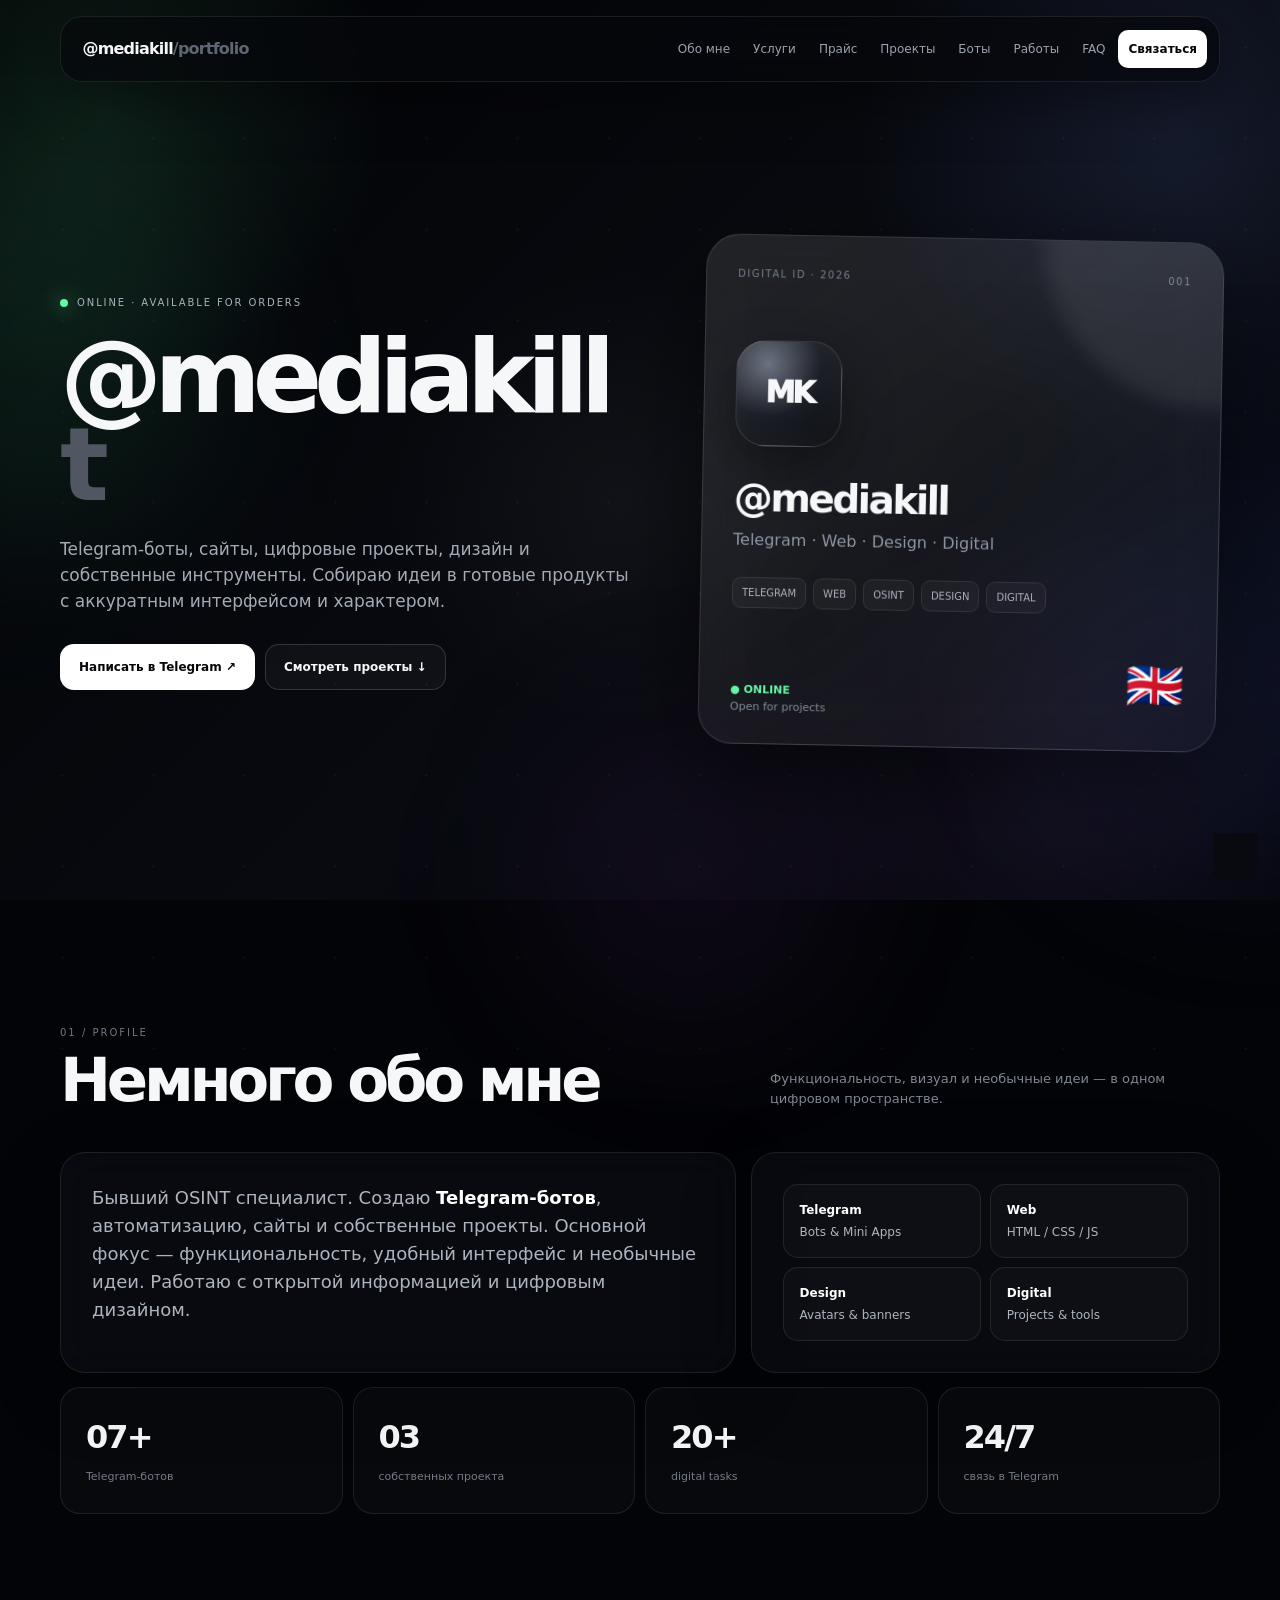
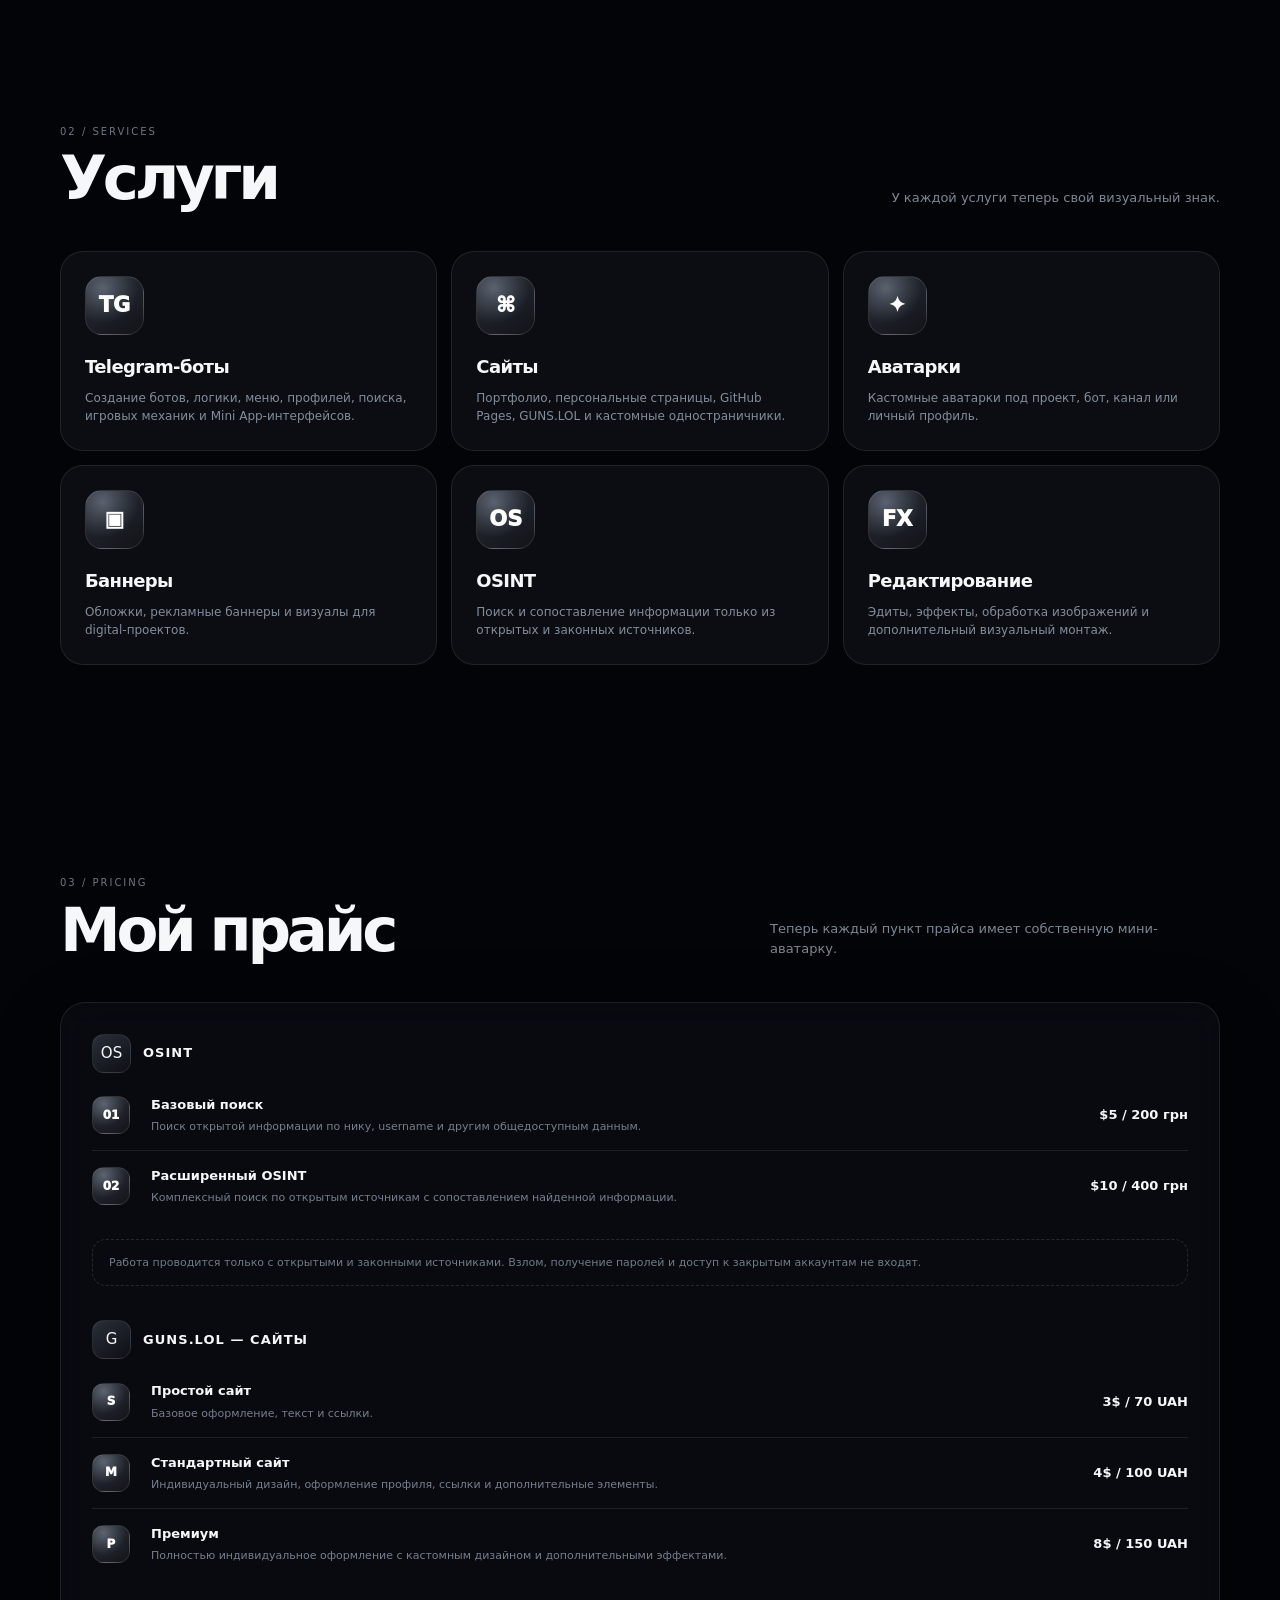
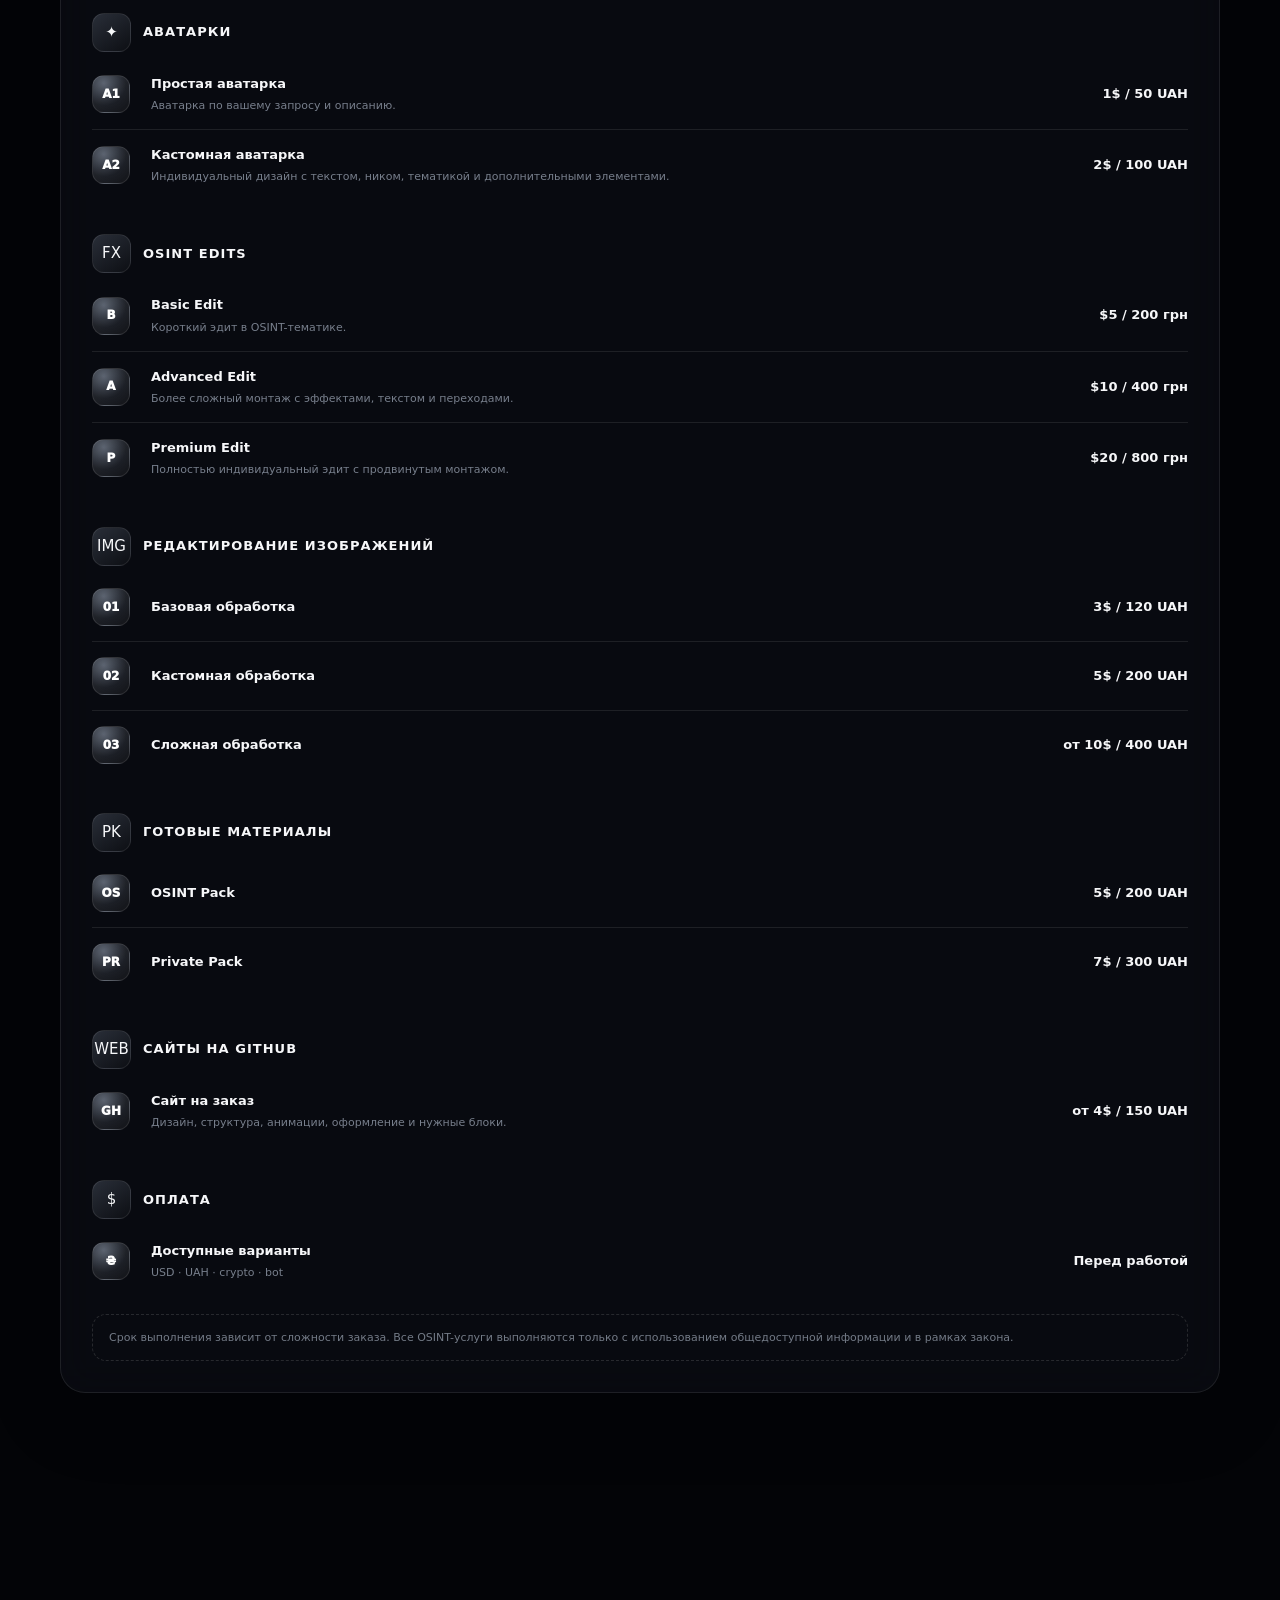
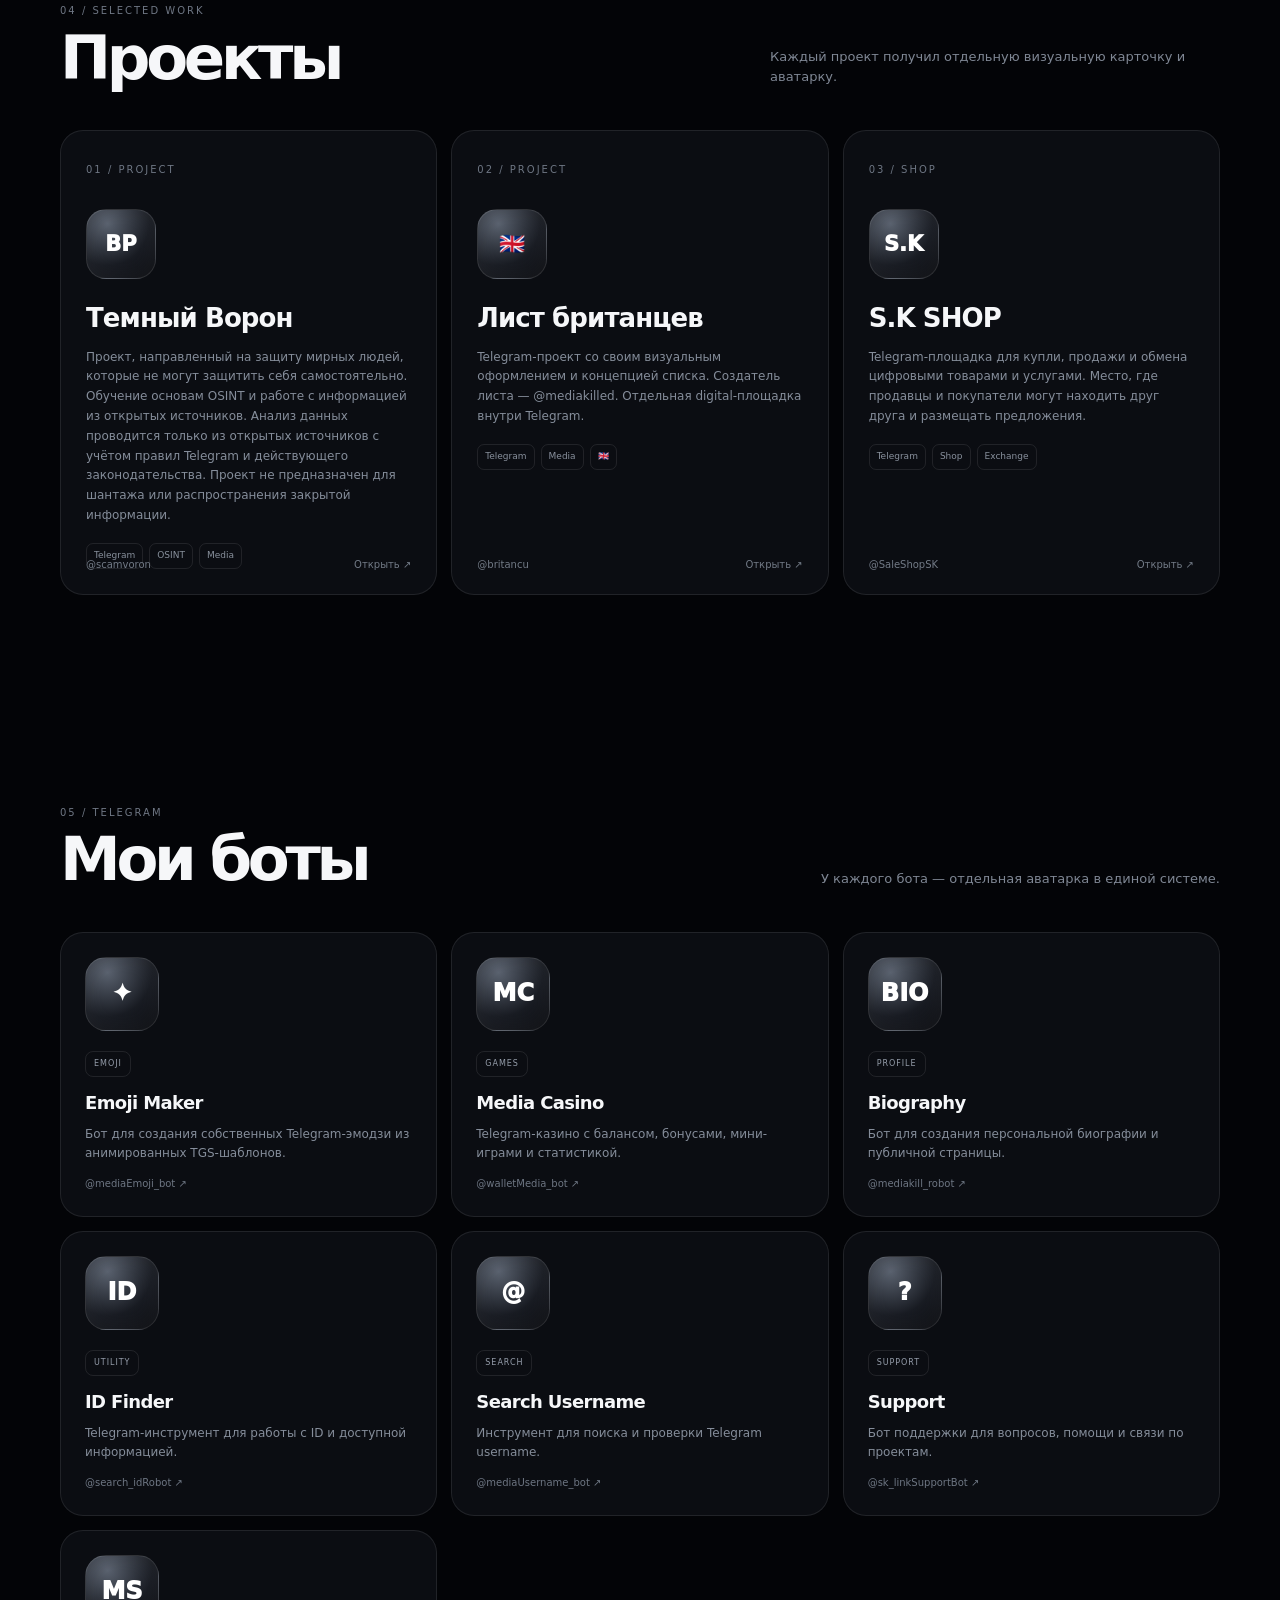
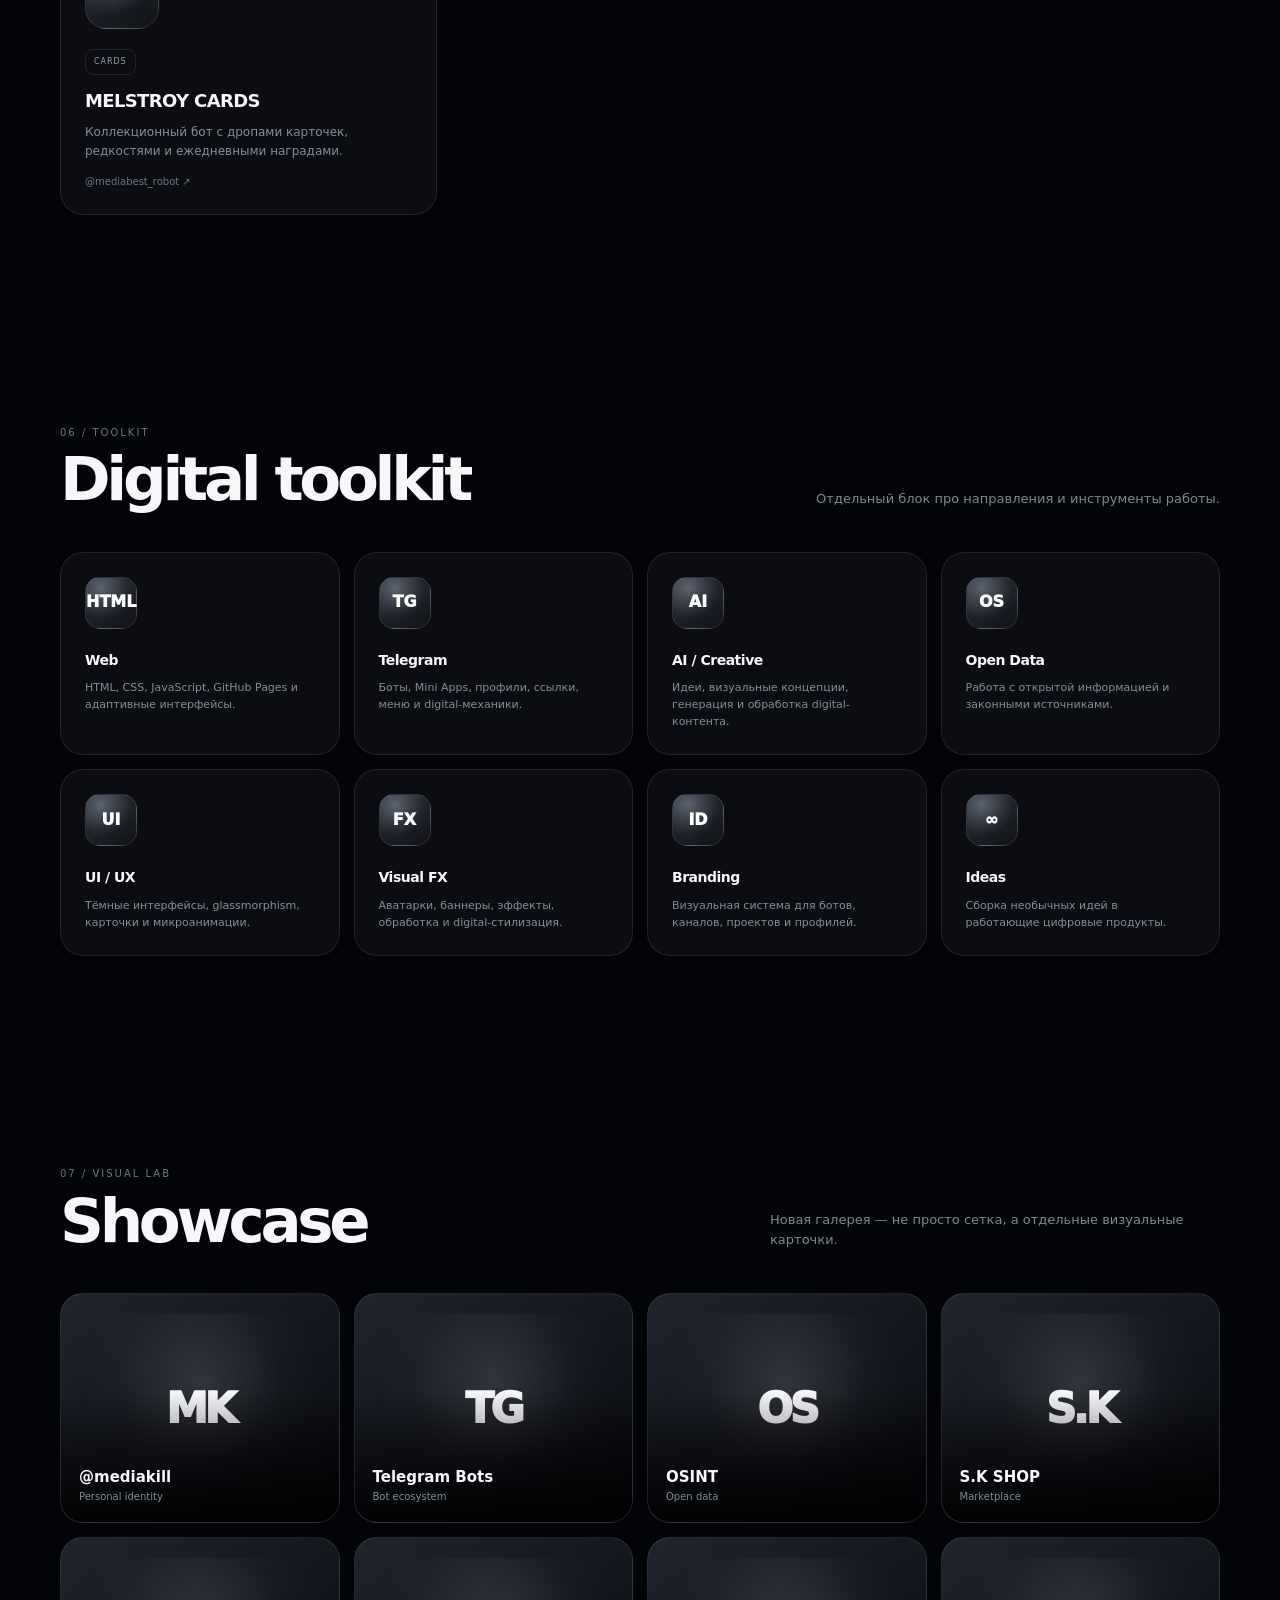
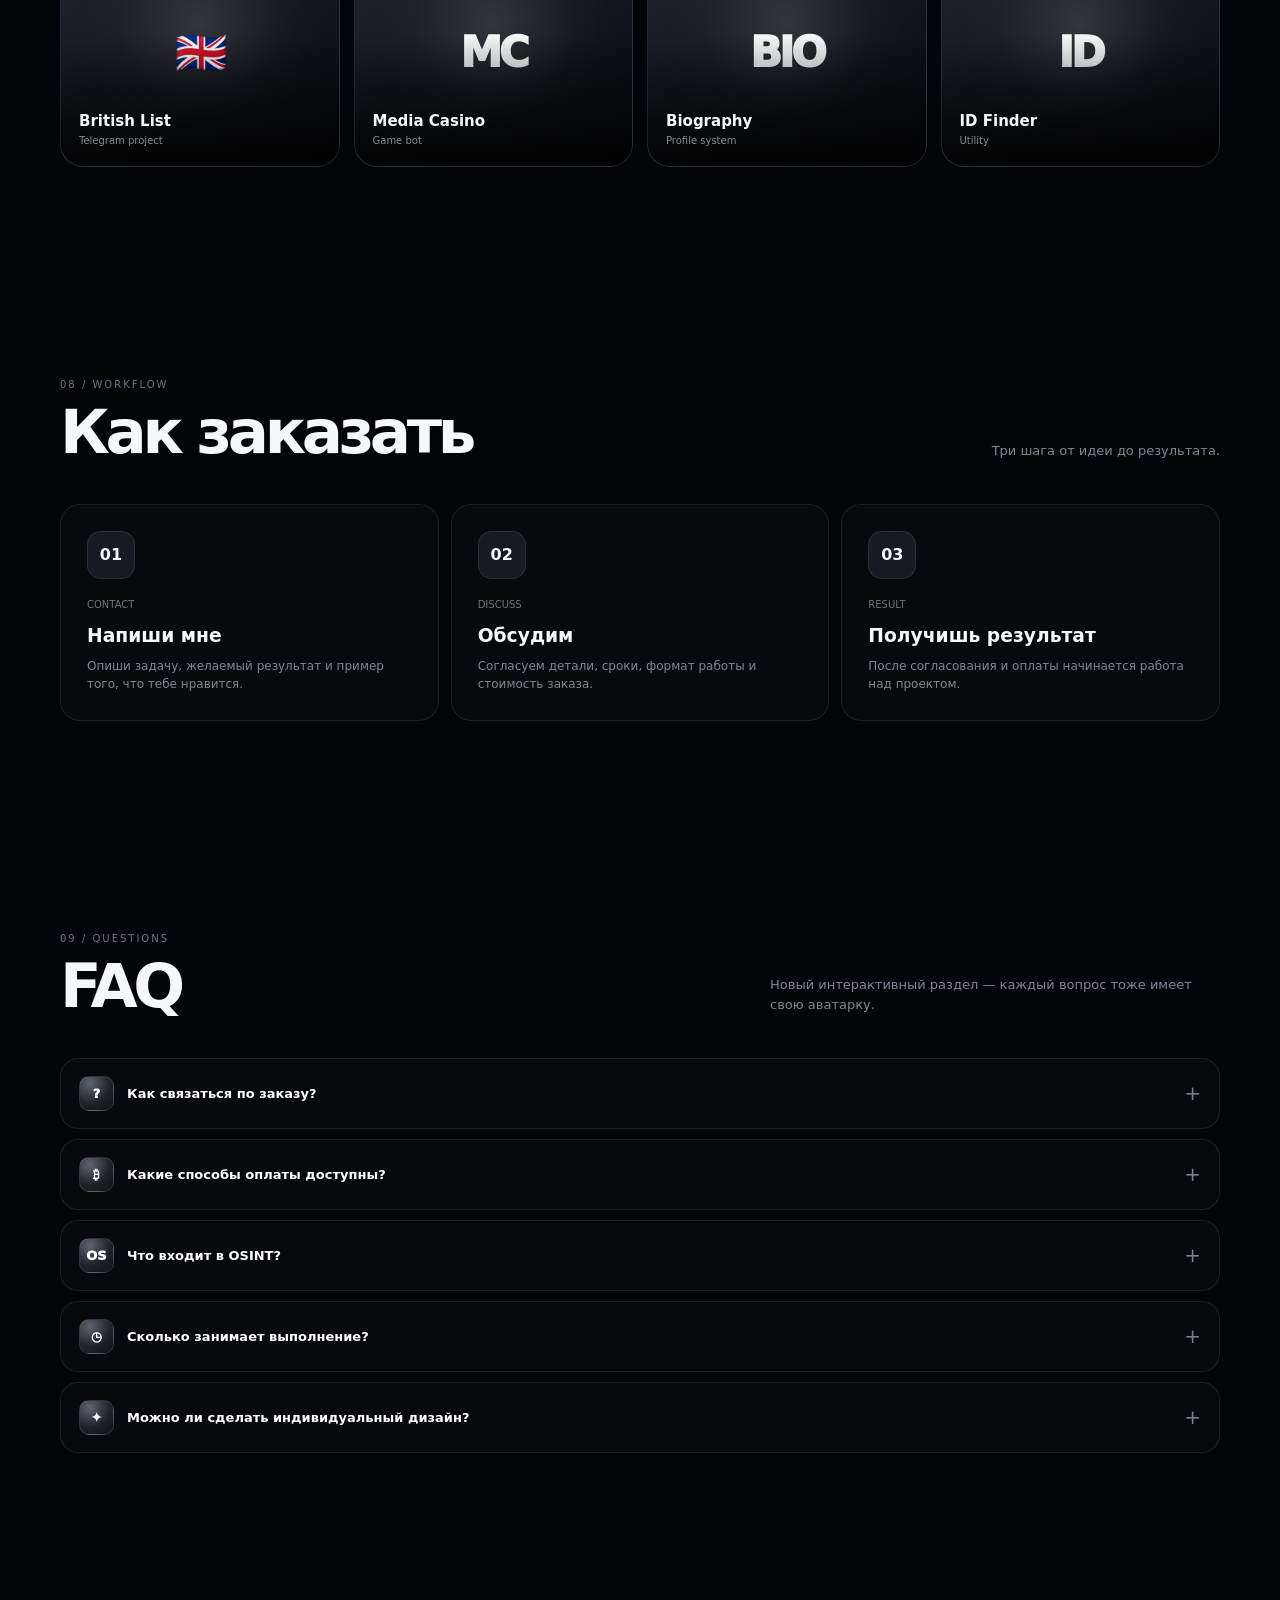
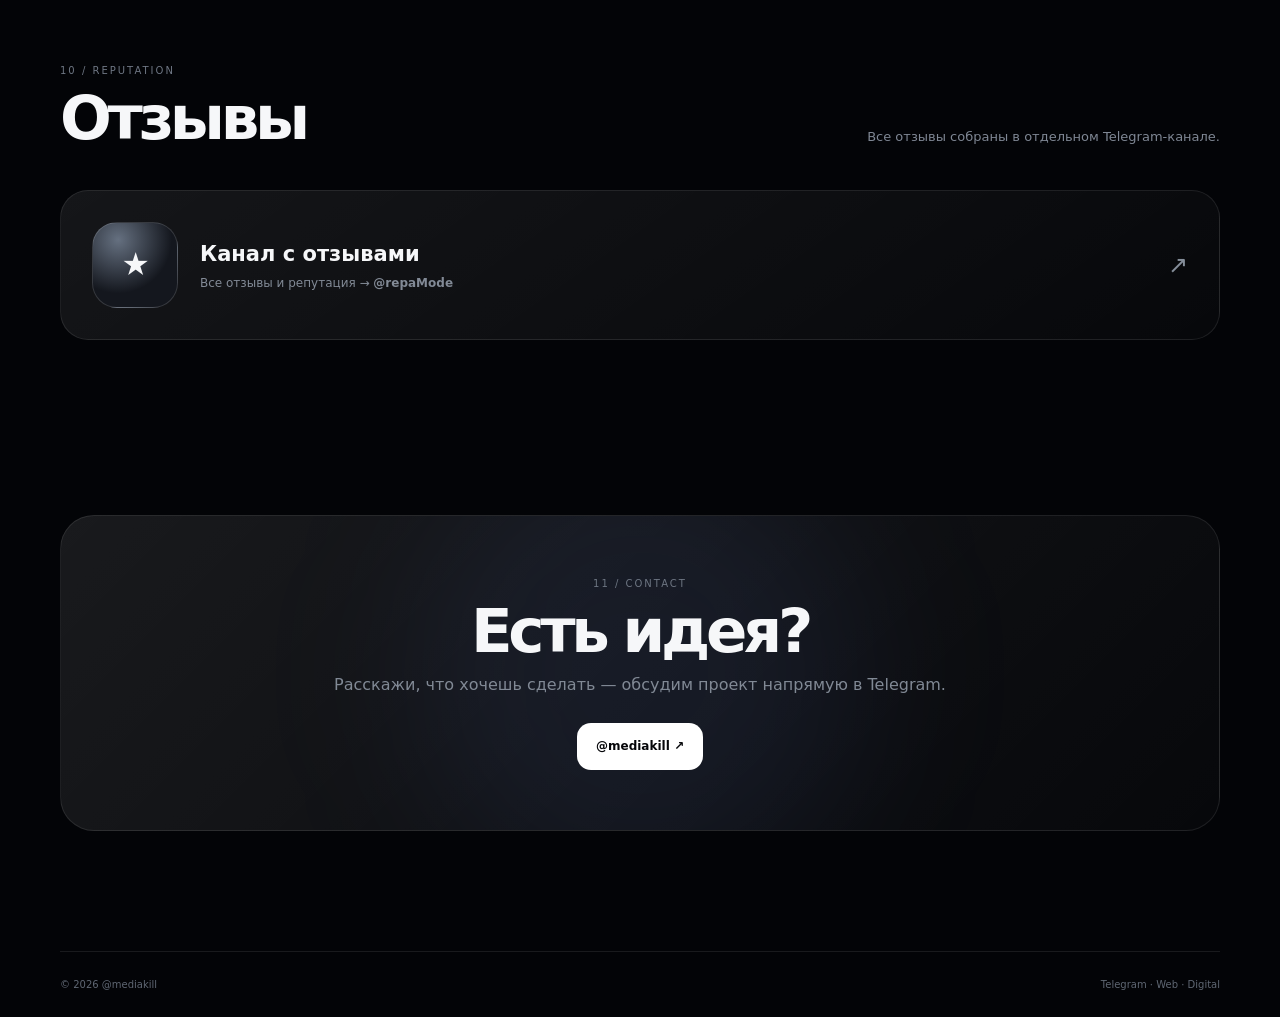
==== commit 95bbad2e: "Rename index-3.html to index.html" ====
--- a/index.html
+++ b/index.html
@@ -2,188 +2,62 @@
 <html lang="ru">
 <head>
 <meta charset="UTF-8">
-<meta name="viewport" content="width=device-width, initial-scale=1.0">
-<meta name="theme-color" content="#050609">
-<meta name="description" content="@mediakill — Telegram bots, digital projects, websites, design and services.">
+<meta name="viewport" content="width=device-width,initial-scale=1.0">
+<meta name="theme-color" content="#030407">
+<meta name="description" content="@mediakill — Telegram bots, websites, design, OSINT and digital projects.">
 <title>@mediakill — Digital Portfolio</title>
 <style>
-:root{
---bg:#030407;--bg2:#080a0f;--card:rgba(12,14,20,.68);--card2:rgba(18,21,28,.58);
---line:rgba(255,255,255,.09);--line2:rgba(255,255,255,.15);--text:#f6f7f9;
---muted:#9299a6;--muted2:#626976;--green:#63f5a1;--blue:#7797ff;
---shadow:0 28px 100px rgba(0,0,0,.48);--radius:26px;
-}
-*{box-sizing:border-box;margin:0;padding:0}
-html{scroll-behavior:smooth}
-body{
-background:var(--bg);color:var(--text);font-family:Inter,ui-sans-serif,system-ui,-apple-system,BlinkMacSystemFont,"Segoe UI",sans-serif;
-overflow-x:hidden;line-height:1.55;
-}
-body:before{
-content:"";position:fixed;z-index:-10;inset:0;
-background:
-radial-gradient(circle at 12% 12%,rgba(101,245,161,.10),transparent 20%),
-radial-gradient(circle at 86% 15%,rgba(119,151,255,.12),transparent 23%),
-radial-gradient(circle at 50% 65%,rgba(255,255,255,.045),transparent 27%),
-radial-gradient(circle at 75% 88%,rgba(166,98,255,.08),transparent 22%),
-linear-gradient(135deg,#020306,#080a10 52%,#030407);
-}
-body:after{
-content:"";position:fixed;z-index:-9;inset:-10%;
-background-image:
-radial-gradient(circle,rgba(255,255,255,.18) 1px,transparent 1.2px),
-radial-gradient(circle,rgba(255,255,255,.08) 1px,transparent 1.2px);
-background-size:93px 93px,137px 137px;background-position:10px 20px,70px 40px;
-opacity:.22;animation:stars 35s linear infinite;pointer-events:none;
-}
-@keyframes stars{to{transform:translate3d(-60px,40px,0)}}
-.bg-orb{position:fixed;z-index:-8;border-radius:50%;filter:blur(80px);pointer-events:none;opacity:.55}
-.orb1{width:380px;height:380px;background:rgba(74,239,156,.08);top:18%;left:-160px;animation:orb1 15s ease-in-out infinite alternate}
-.orb2{width:450px;height:450px;background:rgba(90,110,255,.09);top:55%;right:-210px;animation:orb2 18s ease-in-out infinite alternate}
-.orb3{width:300px;height:300px;background:rgba(187,80,255,.06);bottom:0;left:40%;animation:orb3 13s ease-in-out infinite alternate}
-@keyframes orb1{to{transform:translate(180px,90px)}}
-@keyframes orb2{to{transform:translate(-150px,-100px)}}
-@keyframes orb3{to{transform:translate(80px,-90px)}}
-a{color:inherit;text-decoration:none}
-button{font:inherit}
-.container{width:min(1160px,92%);margin:auto}
-.nav{
-position:fixed;top:16px;left:50%;transform:translateX(-50%);z-index:100;width:min(1160px,92%);
-height:66px;padding:0 12px 0 22px;display:flex;align-items:center;justify-content:space-between;
-background:rgba(6,8,12,.72);border:1px solid var(--line);border-radius:22px;
-backdrop-filter:blur(24px);box-shadow:0 15px 60px rgba(0,0,0,.38)
-}
-.brand{font-weight:850;letter-spacing:-.045em;font-size:18px}.brand span{color:#5e6673}
-.navlinks{display:flex;gap:4px;align-items:center}.navlinks a{font-size:12px;color:#9ba2ae;padding:10px 11px;border-radius:11px;transition:.25s}
-.navlinks a:hover{color:#fff;background:rgba(255,255,255,.06)}.nav-cta{background:#fff!important;color:#050609!important;font-weight:800}
-.menu{display:none;border:0;background:none;color:#fff;font-size:24px}
-.hero{min-height:930px;padding:150px 0 100px;display:flex;align-items:center}
-.hero-grid{display:grid;grid-template-columns:1.04fr .96fr;gap:70px;align-items:center}
-.eyebrow{display:flex;align-items:center;gap:9px;color:#aab1bd;font-size:11px;text-transform:uppercase;letter-spacing:.18em;margin-bottom:24px}
-.dot{width:8px;height:8px;border-radius:50%;background:var(--green);box-shadow:0 0 18px rgba(99,245,161,.8);animation:pulse 1.7s infinite}
-@keyframes pulse{50%{opacity:.3;transform:scale(.65)}}
-h1{font-size:clamp(58px,8vw,104px);line-height:.86;letter-spacing:-.08em;margin-bottom:27px}
-h1 .dim{color:#515864}
-.hero-copy{max-width:660px;color:#a5acb7;font-size:17px}
-.actions{display:flex;gap:11px;margin-top:30px;flex-wrap:wrap}
-.btn{display:inline-flex;align-items:center;justify-content:center;gap:8px;padding:13px 18px;border-radius:14px;border:1px solid var(--line2);font-size:12px;font-weight:800;transition:.25s}
-.btn.primary{background:#fff;color:#050609}.btn.ghost{background:rgba(255,255,255,.035);color:#fff}
-.btn:hover{transform:translateY(-3px);box-shadow:0 15px 35px rgba(0,0,0,.3)}
-.hero-card{position:relative}.id-card{
-position:relative;min-height:510px;padding:31px;border:1px solid rgba(255,255,255,.14);border-radius:34px;
-background:linear-gradient(145deg,rgba(255,255,255,.10),rgba(255,255,255,.025));
-box-shadow:var(--shadow);overflow:hidden;backdrop-filter:blur(20px);transform:rotate(1.2deg);transition:.5s
-}
-.id-card:hover{transform:rotate(0) translateY(-8px)}
-.id-card:before{content:"";position:absolute;width:330px;height:330px;right:-160px;top:-170px;border-radius:50%;background:rgba(255,255,255,.08);filter:blur(10px)}
-.id-card:after{content:"";position:absolute;inset:0;background:linear-gradient(120deg,transparent 25%,rgba(255,255,255,.035) 50%,transparent 75%);transform:translateX(-100%);animation:shine 5s infinite}
-@keyframes shine{55%,100%{transform:translateX(100%)}}
-.card-top{display:flex;justify-content:space-between;color:#777f8b;font-size:10px;letter-spacing:.16em;text-transform:uppercase}
-.avatar{
-width:106px;height:106px;border-radius:30px;margin:58px 0 22px;display:grid;place-items:center;
-font-weight:950;font-size:30px;letter-spacing:-.1em;color:#fff;
-background:radial-gradient(circle at 30% 22%,#6b7280,#1a1d25 48%,#07080c);
-border:1px solid rgba(255,255,255,.16);box-shadow:inset 0 0 35px rgba(255,255,255,.07),0 20px 50px rgba(0,0,0,.42)
-}
-.id-name{font-size:39px;font-weight:900;letter-spacing:-.065em}.id-role{color:#8c94a1;margin-top:4px}
-.id-tags{display:flex;gap:7px;flex-wrap:wrap;margin-top:24px}.tag{font-size:10px;color:#aab1bc;padding:7px 9px;border-radius:9px;border:1px solid var(--line);background:rgba(255,255,255,.035)}
-.id-bottom{position:absolute;left:31px;right:31px;bottom:28px;display:flex;justify-content:space-between;align-items:end}
-.available{font-size:11px;color:#838b98}.available b{color:var(--green)}.flag{font-size:47px;filter:drop-shadow(0 8px 18px rgba(0,0,0,.4))}
-.section{padding:105px 0}.section-head{display:flex;justify-content:space-between;gap:30px;align-items:end;margin-bottom:43px}
-.kicker{color:#6e7683;font-size:10px;letter-spacing:.2em;text-transform:uppercase;margin-bottom:10px}
-h2{font-size:clamp(36px,5vw,61px);line-height:.96;letter-spacing:-.07em}.lead{color:#7f8794;max-width:450px;font-size:13px}
-.panel{border:1px solid var(--line);background:var(--card);border-radius:var(--radius);padding:31px;box-shadow:0 20px 75px rgba(0,0,0,.18);backdrop-filter:blur(18px)}
-.about-grid{display:grid;grid-template-columns:1.18fr .82fr;gap:15px}.about-text{font-size:18px;color:#adb4bf;max-width:760px}.about-text b{color:#fff}
-.skills{display:grid;grid-template-columns:repeat(2,1fr);gap:9px}.skill{padding:16px;border-radius:15px;border:1px solid var(--line);background:rgba(255,255,255,.025);font-size:12px;color:#aeb5bf}.skill span{display:block;color:#fff;font-weight:800;margin-bottom:3px}
-.stats{display:grid;grid-template-columns:repeat(4,1fr);gap:10px;margin-top:14px}.stat{padding:25px;border:1px solid var(--line);background:rgba(255,255,255,.025);border-radius:20px}.stat strong{display:block;font-size:32px;letter-spacing:-.06em}.stat span{font-size:11px;color:#737b88}
-.service-grid,.bot-grid,.project-grid,.feature-grid,.gallery{display:grid;grid-template-columns:repeat(3,1fr);gap:14px}
-.service,.bot,.project,.feature,.work{
-border:1px solid var(--line);background:var(--card2);border-radius:23px;padding:24px;transition:.3s;position:relative;overflow:hidden
-}
-.service:before,.bot:before,.project:before,.feature:before{content:"";position:absolute;width:120px;height:120px;right:-70px;top:-70px;border-radius:50%;background:rgba(255,255,255,.045);filter:blur(3px)}
-.service:hover,.bot:hover,.project:hover,.feature:hover,.work:hover{transform:translateY(-6px);border-color:rgba(255,255,255,.19);box-shadow:0 24px 65px rgba(0,0,0,.27)}
-.icon-avatar,.bot-avatar{
-display:grid;place-items:center;background:radial-gradient(circle at 30% 20%,#555d69,#171a21 58%,#08090d);
-border:1px solid rgba(255,255,255,.13);box-shadow:inset 0 0 24px rgba(255,255,255,.06)
-}
-.icon-avatar{width:59px;height:59px;border-radius:17px;margin-bottom:18px;font-size:21px;font-weight:900}
-.service h3,.bot h3,.project h3,.feature h3{font-size:18px;letter-spacing:-.035em;margin-bottom:8px}.service p,.bot p,.project p,.feature p{color:#858d9a;font-size:12px}
-.price{font-size:18px;font-weight:850;margin-top:17px}.price small{color:#707783;font-weight:500}
-.price-list{display:grid;gap:14px}.price-item{display:grid;grid-template-columns:1fr auto;gap:18px;padding:17px 0;border-bottom:1px solid var(--line)}.price-item:last-child{border-bottom:0}
-.price-item h4{font-size:14px}.price-item p{color:#777f8c;font-size:11px;margin-top:4px}.price-value{font-weight:850;white-space:nowrap}
-.notice{margin-top:18px;padding:14px 16px;border:1px dashed rgba(255,255,255,.13);border-radius:14px;color:#737b87;font-size:11px}
-.project-grid{grid-template-columns:repeat(3,1fr)}
-.project{min-height:355px;padding:25px}.project-num{font-size:10px;color:#6e7683;letter-spacing:.16em}
-.project h3{font-size:27px;margin:48px 0 10px}.project p{line-height:1.7}.project-tags{display:flex;gap:6px;flex-wrap:wrap;margin-top:19px}.project-tag{font-size:9px;color:#89919d;border:1px solid var(--line);padding:5px 7px;border-radius:7px}
-.project-foot{position:absolute;left:25px;right:25px;bottom:21px;display:flex;justify-content:space-between;color:#737b87;font-size:10px}
-.project.shop{background:linear-gradient(145deg,rgba(255,255,255,.075),rgba(20,22,28,.52))}
-.project.shop .shop-mark{font-size:43px;font-weight:950;letter-spacing:-.09em;margin-top:43px}.project.shop h3{margin:4px 0 8px}
-.bot-grid{grid-template-columns:repeat(3,1fr)}.bot-avatar{width:74px;height:74px;border-radius:21px;margin-bottom:18px;font-size:24px;font-weight:950}
-.badge{display:inline-block;font-size:8px;letter-spacing:.12em;text-transform:uppercase;color:#959daa;border:1px solid var(--line);padding:6px 8px;border-radius:8px;margin-bottom:12px}
-.bot .bot-user{font-size:10px;color:#6e7683;margin-top:14px}.bot-link{display:inline-block;margin-top:16px;font-size:11px;font-weight:800}
-.feature-grid{grid-template-columns:repeat(4,1fr)}.feature{min-height:180px}.feature .big{font-size:28px;margin-bottom:26px}.feature h3{font-size:15px}.feature p{font-size:11px}
-.gallery{grid-template-columns:repeat(4,1fr)}.work{padding:0;min-height:225px;display:flex;align-items:end;background:linear-gradient(145deg,#20242d,#080a0f)}
-.work-visual{position:absolute;inset:0;display:grid;place-items:center;font-size:49px;font-weight:950;letter-spacing:-.1em;color:rgba(255,255,255,.78)}
-.work-visual:before{content:"";position:absolute;width:120px;height:120px;border-radius:50%;background:rgba(255,255,255,.07);filter:blur(30px)}
-.work-overlay{position:relative;width:100%;padding:18px;background:linear-gradient(transparent,rgba(0,0,0,.9));padding-top:70px}.work-overlay h3{font-size:15px}.work-overlay p{font-size:10px;color:#838b97}
-.process{display:grid;grid-template-columns:repeat(3,1fr);gap:12px}.step{padding:26px;border:1px solid var(--line);border-radius:20px;background:rgba(255,255,255,.025)}.step-num{font-size:10px;color:#6d7582}.step h3{margin:28px 0 7px}.step p{color:#7f8794;font-size:12px}
-.reviews{display:grid;grid-template-columns:repeat(2,1fr);gap:14px}.review{padding:24px;border:1px solid var(--line);border-radius:22px;background:rgba(255,255,255,.025)}
-.review-top{display:flex;align-items:center;gap:11px}.mini{width:39px;height:39px;border-radius:12px;background:#22262f;display:grid;place-items:center;font-weight:800}.review-name{font-size:13px;font-weight:750}.review-user{font-size:10px;color:#6f7784}.review p{color:#929aa6;font-size:12px;margin-top:17px}
-.contact{padding:70px 0 120px}.contact-box{position:relative;overflow:hidden;padding:60px;border:1px solid var(--line);border-radius:34px;background:linear-gradient(135deg,rgba(255,255,255,.09),rgba(255,255,255,.02));text-align:center}
-.contact-box:before{content:"";position:absolute;width:450px;height:450px;border-radius:50%;background:rgba(119,151,255,.08);filter:blur(80px);left:50%;top:50%;transform:translate(-50%,-50%)}.contact-box>*{position:relative}.contact-box h2{margin-bottom:13px}.contact-box p{color:#818995;margin-bottom:25px}
-footer{border-top:1px solid var(--line);padding:25px 0;color:#5f6773;font-size:10px;display:flex;justify-content:space-between}
-.float{position:fixed;right:22px;bottom:22px;z-index:30;width:45px;height:45px;border:1px solid var(--line);border-radius:14px;background:rgba(10,11,15,.78);backdrop-filter:blur(15px);color:#fff;cursor:pointer}
-.reveal{opacity:0;transform:translateY(22px);transition:opacity .75s ease,transform .75s ease}.reveal.show{opacity:1;transform:none}
-@media(max-width:900px){
-.navlinks{display:none}.menu{display:block}.nav.open .navlinks{display:flex;position:absolute;top:73px;left:0;right:0;padding:10px;flex-direction:column;background:rgba(7,9,13,.96);border:1px solid var(--line);border-radius:18px}
-.nav.open .navlinks a{width:100%;text-align:center}.hero{min-height:auto;padding-top:145px}.hero-grid{grid-template-columns:1fr;gap:55px}.hero-card{max-width:670px;width:100%;margin:auto}
-.service-grid,.bot-grid{grid-template-columns:repeat(2,1fr)}.project-grid{grid-template-columns:1fr 1fr}.feature-grid{grid-template-columns:repeat(2,1fr)}
-.gallery{grid-template-columns:repeat(2,1fr)}.about-grid{grid-template-columns:1fr}
-}
-@media(max-width:580px){
-.container{width:94%}.section{padding:76px 0}.section-head{display:block}.lead{margin-top:15px}.stats{grid-template-columns:1fr 1fr}
-.service-grid,.bot-grid,.project-grid,.process,.reviews{grid-template-columns:1fr}.feature-grid{grid-template-columns:1fr 1fr}.gallery{grid-template-columns:1fr 1fr}
-.id-card{min-height:455px}.id-name{font-size:31px}h1{font-size:60px}.hero-copy{font-size:15px}.price-item{grid-template-columns:1fr}.price-value{font-size:14px}.contact-box{padding:42px 20px}footer{flex-direction:column;gap:8px}
-}
+:root{--bg:#030407;--card:rgba(12,14,20,.7);--card2:rgba(17,20,27,.62);--line:rgba(255,255,255,.09);--line2:rgba(255,255,255,.15);--text:#f6f7f9;--muted:#9299a6;--muted2:#656d7a;--green:#65f5a4;--blue:#7898ff;--purple:#b178ff;--radius:25px;--shadow:0 28px 100px rgba(0,0,0,.45)}
+*{box-sizing:border-box;margin:0;padding:0}html{scroll-behavior:smooth}body{background:var(--bg);color:var(--text);font-family:Inter,system-ui,-apple-system,BlinkMacSystemFont,"Segoe UI",sans-serif;line-height:1.55;overflow-x:hidden}
+body:before{content:"";position:fixed;inset:0;z-index:-20;background:radial-gradient(circle at 8% 12%,rgba(101,245,164,.11),transparent 20%),radial-gradient(circle at 92% 16%,rgba(120,152,255,.12),transparent 23%),radial-gradient(circle at 48% 55%,rgba(255,255,255,.035),transparent 28%),radial-gradient(circle at 82% 90%,rgba(177,120,255,.08),transparent 23%),linear-gradient(135deg,#020305,#080a10 55%,#030407)}
+body:after{content:"";position:fixed;inset:-20%;z-index:-19;opacity:.22;background-image:radial-gradient(circle,rgba(255,255,255,.18) 1px,transparent 1.2px),radial-gradient(circle,rgba(255,255,255,.08) 1px,transparent 1.2px);background-size:91px 91px,137px 137px;animation:stars 38s linear infinite;pointer-events:none}
+@keyframes stars{to{transform:translate(-70px,45px)}}.orb{position:fixed;z-index:-18;border-radius:50%;filter:blur(85px);pointer-events:none}.o1{width:360px;height:360px;background:rgba(80,245,158,.09);left:-150px;top:20%;animation:o1 15s ease-in-out infinite alternate}.o2{width:430px;height:430px;background:rgba(80,110,255,.09);right:-190px;top:48%;animation:o2 18s ease-in-out infinite alternate}.o3{width:300px;height:300px;background:rgba(185,90,255,.065);left:42%;bottom:-120px;animation:o3 14s ease-in-out infinite alternate}
+@keyframes o1{to{transform:translate(180px,80px)}}@keyframes o2{to{transform:translate(-130px,-100px)}}@keyframes o3{to{transform:translate(90px,-100px)}}
+a{color:inherit;text-decoration:none}button{font:inherit}.container{width:min(1160px,92%);margin:auto}
+.nav{position:fixed;top:16px;left:50%;transform:translateX(-50%);z-index:100;width:min(1160px,92%);height:66px;padding:0 12px 0 22px;display:flex;align-items:center;justify-content:space-between;background:rgba(6,8,12,.73);border:1px solid var(--line);border-radius:22px;backdrop-filter:blur(24px);box-shadow:0 15px 60px rgba(0,0,0,.4)}
+.brand{font-weight:900;letter-spacing:-.05em}.brand span{color:#5e6673}.navlinks{display:flex;gap:3px}.navlinks a{font-size:12px;color:#9ba2ae;padding:10px 10px;border-radius:10px;transition:.25s}.navlinks a:hover{color:#fff;background:rgba(255,255,255,.06)}.nav-cta{background:#fff!important;color:#050609!important;font-weight:850}.menu{display:none;background:none;border:0;color:#fff;font-size:24px}
+.hero{min-height:920px;padding:155px 0 90px;display:flex;align-items:center}.hero-grid{display:grid;grid-template-columns:1.05fr .95fr;gap:70px;align-items:center}.eyebrow{display:flex;align-items:center;gap:9px;color:#aab1bc;font-size:10px;text-transform:uppercase;letter-spacing:.19em;margin-bottom:23px}.dot{width:8px;height:8px;border-radius:50%;background:var(--green);box-shadow:0 0 20px rgba(101,245,164,.8);animation:pulse 1.7s infinite}@keyframes pulse{50%{opacity:.3;transform:scale(.65)}}
+h1{font-size:clamp(58px,8vw,104px);line-height:.86;letter-spacing:-.08em;margin-bottom:26px}h1 .dim{color:#505762}.hero-copy{max-width:670px;color:#a4abb6;font-size:17px}.actions{display:flex;gap:10px;margin-top:29px;flex-wrap:wrap}.btn{display:inline-flex;align-items:center;justify-content:center;gap:8px;padding:13px 18px;border-radius:14px;border:1px solid var(--line2);font-size:12px;font-weight:850;transition:.25s}.btn.primary{background:#fff;color:#050609}.btn.ghost{background:rgba(255,255,255,.035)}.btn:hover{transform:translateY(-3px);box-shadow:0 15px 38px rgba(0,0,0,.3)}
+.id-card{position:relative;min-height:510px;padding:31px;border:1px solid rgba(255,255,255,.14);border-radius:34px;background:linear-gradient(145deg,rgba(255,255,255,.1),rgba(255,255,255,.025));box-shadow:var(--shadow);overflow:hidden;backdrop-filter:blur(20px);transform:rotate(1.1deg);transition:.5s}.id-card:hover{transform:rotate(0) translateY(-8px)}.id-card:before{content:"";position:absolute;width:340px;height:340px;right:-160px;top:-175px;border-radius:50%;background:rgba(255,255,255,.08);filter:blur(10px)}.id-card:after{content:"";position:absolute;inset:0;background:linear-gradient(110deg,transparent 25%,rgba(255,255,255,.04) 50%,transparent 75%);transform:translateX(-100%);animation:shine 5s infinite}@keyframes shine{55%,100%{transform:translateX(100%)}}
+.card-top{display:flex;justify-content:space-between;color:#777f8b;font-size:10px;letter-spacing:.15em;text-transform:uppercase}.avatar{width:106px;height:106px;border-radius:30px;margin:58px 0 22px;display:grid;place-items:center;font-weight:950;font-size:30px;letter-spacing:-.1em;background:radial-gradient(circle at 30% 22%,#6b7280,#1a1d25 48%,#07080c);border:1px solid rgba(255,255,255,.16);box-shadow:inset 0 0 35px rgba(255,255,255,.07),0 20px 50px rgba(0,0,0,.42)}.id-name{font-size:39px;font-weight:900;letter-spacing:-.065em}.id-role{color:#8c94a1}.id-tags{display:flex;gap:7px;flex-wrap:wrap;margin-top:24px}.tag{font-size:10px;color:#aab1bc;padding:7px 9px;border-radius:9px;border:1px solid var(--line);background:rgba(255,255,255,.035)}.id-bottom{position:absolute;left:31px;right:31px;bottom:28px;display:flex;justify-content:space-between;align-items:end}.available{font-size:11px;color:#838b98}.available b{color:var(--green)}.flag{font-size:47px}
+.section{padding:105px 0}.section-head{display:flex;justify-content:space-between;gap:30px;align-items:end;margin-bottom:43px}.kicker{color:#6e7683;font-size:10px;letter-spacing:.2em;text-transform:uppercase;margin-bottom:10px}h2{font-size:clamp(36px,5vw,61px);line-height:.96;letter-spacing:-.07em}.lead{color:#7f8794;max-width:450px;font-size:13px}
+.panel{border:1px solid var(--line);background:var(--card);border-radius:var(--radius);padding:31px;box-shadow:0 20px 75px rgba(0,0,0,.18);backdrop-filter:blur(18px)}.about-grid{display:grid;grid-template-columns:1.18fr .82fr;gap:15px}.about-text{font-size:18px;color:#adb4bf;max-width:760px}.about-text b{color:#fff}.skills{display:grid;grid-template-columns:repeat(2,1fr);gap:9px}.skill{padding:16px;border-radius:15px;border:1px solid var(--line);background:rgba(255,255,255,.025);font-size:12px;color:#aeb5bf}.skill span{display:block;color:#fff;font-weight:800;margin-bottom:3px}.stats{display:grid;grid-template-columns:repeat(4,1fr);gap:10px;margin-top:14px}.stat{padding:25px;border:1px solid var(--line);background:rgba(255,255,255,.025);border-radius:20px}.stat strong{display:block;font-size:32px;letter-spacing:-.06em}.stat span{font-size:11px;color:#737b88}
+.service-grid,.bot-grid,.project-grid,.gallery,.tool-grid{display:grid;grid-template-columns:repeat(3,1fr);gap:14px}.service,.bot,.project,.work,.tool{border:1px solid var(--line);background:var(--card2);border-radius:23px;padding:24px;transition:.3s;position:relative;overflow:hidden}.service:hover,.bot:hover,.project:hover,.work:hover,.tool:hover{transform:translateY(-6px);border-color:rgba(255,255,255,.19);box-shadow:0 24px 65px rgba(0,0,0,.27)}
+.icon-avatar,.bot-avatar,.price-icon,.project-avatar,.tool-icon,.faq-icon{display:grid;place-items:center;background:radial-gradient(circle at 30% 20%,#59616e,#181b22 58%,#08090d);border:1px solid rgba(255,255,255,.14);box-shadow:inset 0 0 24px rgba(255,255,255,.06);font-weight:950;color:#fff}.icon-avatar{width:59px;height:59px;border-radius:17px;margin-bottom:18px;font-size:21px}.service h3,.bot h3,.project h3,.tool h3{font-size:18px;letter-spacing:-.035em;margin-bottom:8px}.service p,.bot p,.project p,.tool p{color:#858d9a;font-size:12px}
+.price-list{display:grid;gap:0}.price-group{margin-top:34px}.price-group:first-child{margin-top:0}.price-group-title{display:flex;align-items:center;gap:12px;margin-bottom:7px}.price-group-title h3{font-size:13px;letter-spacing:.08em}.price-group-title .group-icon{width:39px;height:39px;border-radius:12px;display:grid;place-items:center;border:1px solid var(--line);background:linear-gradient(145deg,#292e38,#0d0f14);font-size:15px}.price-item{display:grid;grid-template-columns:45px 1fr auto;align-items:center;gap:14px;padding:15px 0;border-bottom:1px solid var(--line)}.price-item:last-child{border-bottom:0}.price-icon{width:38px;height:38px;border-radius:12px;font-size:12px}.price-item h4{font-size:13px}.price-item p{color:#777f8c;font-size:11px;margin-top:3px}.price-value{font-weight:850;white-space:nowrap;font-size:13px}.notice{margin-top:18px;padding:14px 16px;border:1px dashed rgba(255,255,255,.13);border-radius:14px;color:#737b87;font-size:11px}
+.project-grid{grid-template-columns:repeat(3,1fr)}.project{min-height:420px;padding:25px}.project-avatar{width:70px;height:70px;border-radius:20px;margin-top:28px;font-size:21px}.project h3{font-size:26px;margin:19px 0 9px}.project p{line-height:1.65}.project-tags{display:flex;gap:6px;flex-wrap:wrap;margin-top:17px}.project-tag{font-size:9px;color:#89919d;border:1px solid var(--line);padding:5px 7px;border-radius:7px}.project-foot{position:absolute;left:25px;right:25px;bottom:21px;display:flex;justify-content:space-between;color:#737b87;font-size:10px}
+.bot-grid{grid-template-columns:repeat(3,1fr)}.bot-avatar{width:74px;height:74px;border-radius:21px;margin-bottom:18px;font-size:24px}.badge{display:inline-block;font-size:8px;letter-spacing:.12em;text-transform:uppercase;color:#959daa;border:1px solid var(--line);padding:6px 8px;border-radius:8px;margin-bottom:12px}.bot-user{font-size:10px;color:#6e7683;margin-top:14px}
+.gallery{grid-template-columns:repeat(4,1fr)}.work{padding:0;min-height:230px;display:flex;align-items:end;background:linear-gradient(145deg,#20242d,#080a0f)}.work-avatar{position:absolute;inset:20px;display:grid;place-items:center;border-radius:22px;background:radial-gradient(circle at 50% 35%,rgba(255,255,255,.12),rgba(255,255,255,.015) 48%,transparent 70%);font-size:42px;font-weight:950;letter-spacing:-.08em}.work-overlay{position:relative;width:100%;padding:18px;background:linear-gradient(transparent,rgba(0,0,0,.9));padding-top:75px}.work-overlay h3{font-size:15px}.work-overlay p{font-size:10px;color:#838b97}
+.tool-grid{grid-template-columns:repeat(4,1fr)}.tool{min-height:180px}.tool-icon{width:52px;height:52px;border-radius:15px;margin-bottom:21px}.tool h3{font-size:14px}.tool p{font-size:11px}
+.process{display:grid;grid-template-columns:repeat(3,1fr);gap:12px}.step{padding:26px;border:1px solid var(--line);border-radius:20px;background:rgba(255,255,255,.025)}.step-avatar{width:48px;height:48px;border-radius:14px;display:grid;place-items:center;border:1px solid var(--line);background:#171a20;font-weight:900}.step-num{font-size:10px;color:#6d7582;margin-top:18px}.step h3{margin:8px 0 7px}.step p{color:#7f8794;font-size:12px}
+.faq{display:grid;gap:10px}.faq-item{border:1px solid var(--line);border-radius:18px;background:rgba(255,255,255,.025);overflow:hidden}.faq-q{width:100%;display:flex;align-items:center;gap:13px;padding:17px 18px;background:none;color:#fff;border:0;text-align:left;cursor:pointer}.faq-icon{width:35px;height:35px;border-radius:10px;flex:0 0 auto;font-size:13px}.faq-q span:nth-child(2){font-size:13px;font-weight:750;flex:1}.faq-plus{color:#77808c;font-size:20px}.faq-a{max-height:0;overflow:hidden;padding:0 18px 0 66px;color:#7e8794;font-size:12px;transition:max-height .35s ease,padding .35s ease}.faq-item.open .faq-a{max-height:160px;padding-bottom:18px}.faq-item.open .faq-plus{transform:rotate(45deg)}
+.review-link{display:flex;align-items:center;gap:22px;padding:31px;border:1px solid var(--line);border-radius:28px;background:linear-gradient(145deg,rgba(255,255,255,.075),rgba(255,255,255,.02));transition:.3s}.review-link:hover{transform:translateY(-5px);border-color:var(--line2)}.review-avatar{width:86px;height:86px;flex:0 0 auto;border-radius:25px;display:grid;place-items:center;background:radial-gradient(circle at 30% 20%,#657080,#14171e 60%);border:1px solid rgba(255,255,255,.15);font-size:27px;font-weight:950}.review-link h3{font-size:21px}.review-link p{color:#828a96;font-size:12px;margin-top:4px}.review-arrow{margin-left:auto;font-size:24px;color:#858e9a}
+.contact{padding:70px 0 120px}.contact-box{position:relative;overflow:hidden;padding:60px;border:1px solid var(--line);border-radius:34px;background:linear-gradient(135deg,rgba(255,255,255,.09),rgba(255,255,255,.02));text-align:center}.contact-box:before{content:"";position:absolute;width:450px;height:450px;border-radius:50%;background:rgba(120,152,255,.08);filter:blur(80px);left:50%;top:50%;transform:translate(-50%,-50%)}.contact-box>*{position:relative}.contact-box h2{margin-bottom:13px}.contact-box p{color:#818995;margin-bottom:25px}
+footer{border-top:1px solid var(--line);padding:25px 0;color:#5f6773;font-size:10px;display:flex;justify-content:space-between}.float{position:fixed;right:22px;bottom:22px;z-index:30;width:45px;height:45px;border:1px solid var(--line);border-radius:14px;background:rgba(10,11,15,.78);backdrop-filter:blur(15px);color:#fff;cursor:pointer}.reveal{opacity:0;transform:translateY(22px);transition:opacity .75s ease,transform .75s ease}.reveal.show{opacity:1;transform:none}
+@media(max-width:920px){.navlinks{display:none}.menu{display:block}.nav.open .navlinks{display:flex;position:absolute;top:73px;left:0;right:0;padding:10px;flex-direction:column;background:rgba(7,9,13,.97);border:1px solid var(--line);border-radius:18px}.nav.open .navlinks a{width:100%;text-align:center}.hero{min-height:auto;padding-top:145px}.hero-grid{grid-template-columns:1fr;gap:55px}.hero-card{max-width:670px;width:100%;margin:auto}.service-grid,.bot-grid{grid-template-columns:repeat(2,1fr)}.project-grid{grid-template-columns:1fr 1fr}.tool-grid{grid-template-columns:repeat(2,1fr)}.gallery{grid-template-columns:repeat(2,1fr)}.about-grid{grid-template-columns:1fr}}
+@media(max-width:590px){.container{width:94%}.section{padding:76px 0}.section-head{display:block}.lead{margin-top:15px}.stats{grid-template-columns:1fr 1fr}.service-grid,.bot-grid,.project-grid,.process{grid-template-columns:1fr}.tool-grid{grid-template-columns:1fr 1fr}.gallery{grid-template-columns:1fr 1fr}.id-card{min-height:455px}.id-name{font-size:31px}h1{font-size:60px}.hero-copy{font-size:15px}.price-item{grid-template-columns:40px 1fr}.price-value{grid-column:2;font-size:12px;margin-top:-7px}.review-link{align-items:flex-start}.review-arrow{display:none}.contact-box{padding:42px 20px}footer{flex-direction:column;gap:8px}}
 </style>
 </head>
 <body>
-<div class="bg-orb orb1"></div><div class="bg-orb orb2"></div><div class="bg-orb orb3"></div>
+<div class="orb o1"></div><div class="orb o2"></div><div class="orb o3"></div>
 
 <nav class="nav" id="nav">
 <a class="brand" href="#top">@mediakill<span>/portfolio</span></a>
-<div class="navlinks">
-<a href="#about">Обо мне</a><a href="#services">Услуги</a><a href="#price">Прайс</a><a href="#projects">Проекты</a><a href="#bots">Боты</a><a href="#works">Работы</a><a href="#contact" class="nav-cta">Связаться</a>
-</div><button class="menu" id="menu">☰</button>
+<div class="navlinks"><a href="#about">Обо мне</a><a href="#services">Услуги</a><a href="#price">Прайс</a><a href="#projects">Проекты</a><a href="#bots">Боты</a><a href="#works">Работы</a><a href="#faq">FAQ</a><a href="#contact" class="nav-cta">Связаться</a></div>
+<button class="menu" id="menu">☰</button>
 </nav>
 
 <main id="top">
-<section class="hero">
-<div class="container hero-grid">
-<div class="reveal">
-<div class="eyebrow"><span class="dot"></span> ONLINE · AVAILABLE FOR ORDERS</div>
-<h1>@mediakill<br><span class="dim" id="typing">digital creator</span></h1>
-<p class="hero-copy">Telegram-боты, сайты, цифровые проекты, дизайн и собственные инструменты. Собираю идеи в готовые продукты с аккуратным интерфейсом и характером.</p>
-<div class="actions"><a class="btn primary" href="https://t.me/mediakill" target="_blank">Написать в Telegram ↗</a><a class="btn ghost" href="#projects">Смотреть проекты ↓</a></div>
-</div>
-<div class="hero-card reveal"><div class="id-card">
-<div class="card-top"><span>DIGITAL ID · 2026</span><span>001</span></div>
-<div class="avatar">MK</div><div class="id-name">@mediakill</div><div class="id-role">Telegram · Web · Design · Digital</div>
-<div class="id-tags"><span class="tag">TELEGRAM</span><span class="tag">WEB</span><span class="tag">OSINT</span><span class="tag">DESIGN</span><span class="tag">DIGITAL</span></div>
-<div class="id-bottom"><div class="available"><b>● ONLINE</b><br>Open for projects</div><div class="flag">🇬🇧</div></div>
-</div></div>
-</div>
-</section>
-
-<section class="section reveal" id="about"><div class="container">
-<div class="section-head"><div><div class="kicker">01 / profile</div><h2>Немного обо мне</h2></div><p class="lead">Функциональность, визуал и необычные идеи — в одном цифровом пространстве.</p></div>
-<div class="about-grid"><div class="panel"><p class="about-text">Бывший OSINT специалист. Создаю <b>Telegram-ботов</b>, автоматизацию, сайты и собственные проекты. Основной фокус — функциональность, удобный интерфейс и необычные идеи. Работаю с открытой информацией и цифровым дизайном.</p></div>
-<div class="panel"><div class="skills"><div class="skill"><span>Telegram</span>Bots & Mini Apps</div><div class="skill"><span>Web</span>HTML / CSS / JS</div><div class="skill"><span>Design</span>Avatars & banners</div><div class="skill"><span>Digital</span>Projects & tools</div></div></div></div>
-<div class="stats"><div class="stat"><strong>07+</strong><span>Telegram-ботов</span></div><div class="stat"><strong>03</strong><span>собственных проекта</span></div><div class="stat"><strong>20+</strong><span>digital tasks</span></div><div class="stat"><strong>24/7</strong><span>связь в Telegram</span></div></div>
+<section class="hero"><div class="container hero-grid">
+<div class="reveal"><div class="eyebrow"><span class="dot"></span> ONLINE · AVAILABLE FOR ORDERS</div><h1>@mediakill<br><span class="dim" id="typing">digital creator</span></h1><p class="hero-copy">Telegram-боты, сайты, цифровые проекты, дизайн и собственные инструменты. Собираю идеи в готовые продукты с аккуратным интерфейсом и характером.</p><div class="actions"><a class="btn primary" href="https://t.me/mediakill" target="_blank">Написать в Telegram ↗</a><a class="btn ghost" href="#projects">Смотреть проекты ↓</a></div></div>
+<div class="reveal"><div class="id-card"><div class="card-top"><span>DIGITAL ID · 2026</span><span>001</span></div><div class="avatar">MK</div><div class="id-name">@mediakill</div><div class="id-role">Telegram · Web · Design · Digital</div><div class="id-tags"><span class="tag">TELEGRAM</span><span class="tag">WEB</span><span class="tag">OSINT</span><span class="tag">DESIGN</span><span class="tag">DIGITAL</span></div><div class="id-bottom"><div class="available"><b>● ONLINE</b><br>Open for projects</div><div class="flag">🇬🇧</div></div></div></div>
 </div></section>
 
-<section class="section reveal" id="services"><div class="container">
-<div class="section-head"><div><div class="kicker">02 / services</div><h2>Что я делаю</h2></div><p class="lead">От идеи и визуала до готового цифрового продукта.</p></div>
+<section class="section reveal" id="about"><div class="container"><div class="section-head"><div><div class="kicker">01 / profile</div><h2>Немного обо мне</h2></div><p class="lead">Функциональность, визуал и необычные идеи — в одном цифровом пространстве.</p></div>
+<div class="about-grid"><div class="panel"><p class="about-text">Бывший OSINT специалист. Создаю <b>Telegram-ботов</b>, автоматизацию, сайты и собственные проекты. Основной фокус — функциональность, удобный интерфейс и необычные идеи. Работаю с открытой информацией и цифровым дизайном.</p></div><div class="panel"><div class="skills"><div class="skill"><span>Telegram</span>Bots & Mini Apps</div><div class="skill"><span>Web</span>HTML / CSS / JS</div><div class="skill"><span>Design</span>Avatars & banners</div><div class="skill"><span>Digital</span>Projects & tools</div></div></div></div>
+<div class="stats"><div class="stat"><strong>07+</strong><span>Telegram-ботов</span></div><div class="stat"><strong>03</strong><span>собственных проекта</span></div><div class="stat"><strong>20+</strong><span>digital tasks</span></div><div class="stat"><strong>24/7</strong><span>связь в Telegram</span></div></div></div></section>
+
+<section class="section reveal" id="services"><div class="container"><div class="section-head"><div><div class="kicker">02 / services</div><h2>Услуги</h2></div><p class="lead">У каждой услуги теперь свой визуальный знак.</p></div>
 <div class="service-grid">
 <div class="service"><div class="icon-avatar">TG</div><h3>Telegram-боты</h3><p>Создание ботов, логики, меню, профилей, поиска, игровых механик и Mini App-интерфейсов.</p></div>
 <div class="service"><div class="icon-avatar">⌘</div><h3>Сайты</h3><p>Портфолио, персональные страницы, GitHub Pages, GUNS.LOL и кастомные одностраничники.</p></div>
@@ -193,117 +67,106 @@
 <div class="service"><div class="icon-avatar">FX</div><h3>Редактирование</h3><p>Эдиты, эффекты, обработка изображений и дополнительный визуальный монтаж.</p></div>
 </div></div></section>
 
-<section class="section reveal" id="price"><div class="container">
-<div class="section-head"><div><div class="kicker">03 / pricing</div><h2>Мой прайс</h2></div><p class="lead">OSINT / DIGITAL SERVICES и другие цифровые услуги.</p></div>
+<section class="section reveal" id="price"><div class="container"><div class="section-head"><div><div class="kicker">03 / pricing</div><h2>Мой прайс</h2></div><p class="lead">Теперь каждый пункт прайса имеет собственную мини-аватарку.</p></div>
 <div class="panel">
-<div class="price-list">
-<div class="price-item"><div><h4>Базовый поиск</h4><p>Поиск открытой информации по нику, username и другим общедоступным данным.</p></div><div class="price-value">$5 / 200 грн</div></div>
-<div class="price-item"><div><h4>Расширенный OSINT</h4><p>Комплексный поиск по открытым источникам с сопоставлением найденной информации.</p></div><div class="price-value">$10 / 400 грн</div></div>
-</div>
-<div class="notice">Работа проводится только с открытыми и законными источниками. Взлом, получение паролей и доступ к закрытым аккаунтам не входят.</div>
-<div class="kicker" style="margin-top:35px">GUNS.LOL — сайты на заказ</div>
-<div class="price-list">
-<div class="price-item"><div><h4>Простой сайт</h4><p>Базовое оформление, текст и ссылки.</p></div><div class="price-value">3$ / 70 UAH</div></div>
-<div class="price-item"><div><h4>Стандартный сайт</h4><p>Индивидуальный дизайн, оформление профиля, ссылки и дополнительные элементы.</p></div><div class="price-value">4$ / 100 UAH</div></div>
-<div class="price-item"><div><h4>Премиум</h4><p>Полностью индивидуальное оформление с кастомным дизайном и дополнительными эффектами.</p></div><div class="price-value">8$ / 150 UAH</div></div>
-</div>
-<div class="kicker" style="margin-top:35px">АВАТАРКИ</div>
-<div class="price-list">
-<div class="price-item"><div><h4>Простая аватарка</h4><p>Аватарка по вашему запросу и описанию.</p></div><div class="price-value">1$ / 50 UAH</div></div>
-<div class="price-item"><div><h4>Кастомная аватарка</h4><p>Индивидуальный дизайн с текстом, ником, тематикой и дополнительными элементами.</p></div><div class="price-value">2$ / 100 UAH</div></div>
-</div>
-<div class="kicker" style="margin-top:35px">OSINT EDITS</div>
-<div class="price-list">
-<div class="price-item"><div><h4>Basic Edit</h4><p>Короткий эдит в OSINT-тематике.</p></div><div class="price-value">$5 / 200 грн</div></div>
-<div class="price-item"><div><h4>Advanced Edit</h4><p>Более сложный монтаж с эффектами, текстом, переходами и дополнительной обработкой.</p></div><div class="price-value">$10 / 400 грн</div></div>
-<div class="price-item"><div><h4>Premium Edit</h4><p>Полностью индивидуальный эдит с продвинутым монтажом и большим количеством эффектов.</p></div><div class="price-value">$20 / 800 грн</div></div>
-</div>
-<div class="kicker" style="margin-top:35px">РЕДАКТИРОВАНИЕ ИЗОБРАЖЕНИЙ</div>
-<div class="price-list">
-<div class="price-item"><div><h4>Базовая обработка</h4></div><div class="price-value">3$ / 120 UAH</div></div>
-<div class="price-item"><div><h4>Кастомная обработка</h4></div><div class="price-value">5$ / 200 UAH</div></div>
-<div class="price-item"><div><h4>Сложная обработка</h4></div><div class="price-value">от 10$ / 400 UAH</div></div>
-</div>
-<div class="kicker" style="margin-top:35px">ГОТОВЫЕ МАТЕРИАЛЫ</div>
-<div class="price-list">
-<div class="price-item"><div><h4>OSINT Pack</h4></div><div class="price-value">5$ / 200 UAH</div></div>
-<div class="price-item"><div><h4>Private Pack</h4></div><div class="price-value">7$ / 300 UAH</div></div>
-</div>
-<div class="kicker" style="margin-top:35px">САЙТЫ НА GITHUB</div>
-<div class="price-list"><div class="price-item"><div><h4>Сайт на заказ</h4><p>Дизайн, структура, анимации, оформление и нужные вам блоки. Итоговая цена зависит от сложности.</p></div><div class="price-value">от 4$ / 150 UAH</div></div></div>
-<div class="kicker" style="margin-top:35px">ОПЛАТА</div><p style="color:#7c8490;font-size:12px">USD · UAH · crypto · bot</p>
-<div class="notice">Оплата производится перед началом работы. Срок выполнения зависит от сложности заказа. Все OSINT-услуги выполняются только с использованием общедоступной информации и в рамках закона.</div>
+<div class="price-group"><div class="price-group-title"><div class="group-icon">OS</div><h3>OSINT</h3></div><div class="price-list">
+<div class="price-item"><div class="price-icon">01</div><div><h4>Базовый поиск</h4><p>Поиск открытой информации по нику, username и другим общедоступным данным.</p></div><div class="price-value">$5 / 200 грн</div></div>
+<div class="price-item"><div class="price-icon">02</div><div><h4>Расширенный OSINT</h4><p>Комплексный поиск по открытым источникам с сопоставлением найденной информации.</p></div><div class="price-value">$10 / 400 грн</div></div></div><div class="notice">Работа проводится только с открытыми и законными источниками. Взлом, получение паролей и доступ к закрытым аккаунтам не входят.</div></div>
+<div class="price-group"><div class="price-group-title"><div class="group-icon">G</div><h3>GUNS.LOL — САЙТЫ</h3></div><div class="price-list">
+<div class="price-item"><div class="price-icon">S</div><div><h4>Простой сайт</h4><p>Базовое оформление, текст и ссылки.</p></div><div class="price-value">3$ / 70 UAH</div></div>
+<div class="price-item"><div class="price-icon">M</div><div><h4>Стандартный сайт</h4><p>Индивидуальный дизайн, оформление профиля, ссылки и дополнительные элементы.</p></div><div class="price-value">4$ / 100 UAH</div></div>
+<div class="price-item"><div class="price-icon">P</div><div><h4>Премиум</h4><p>Полностью индивидуальное оформление с кастомным дизайном и дополнительными эффектами.</p></div><div class="price-value">8$ / 150 UAH</div></div></div></div>
+<div class="price-group"><div class="price-group-title"><div class="group-icon">✦</div><h3>АВАТАРКИ</h3></div><div class="price-list">
+<div class="price-item"><div class="price-icon">A1</div><div><h4>Простая аватарка</h4><p>Аватарка по вашему запросу и описанию.</p></div><div class="price-value">1$ / 50 UAH</div></div>
+<div class="price-item"><div class="price-icon">A2</div><div><h4>Кастомная аватарка</h4><p>Индивидуальный дизайн с текстом, ником, тематикой и дополнительными элементами.</p></div><div class="price-value">2$ / 100 UAH</div></div></div></div>
+<div class="price-group"><div class="price-group-title"><div class="group-icon">FX</div><h3>OSINT EDITS</h3></div><div class="price-list">
+<div class="price-item"><div class="price-icon">B</div><div><h4>Basic Edit</h4><p>Короткий эдит в OSINT-тематике.</p></div><div class="price-value">$5 / 200 грн</div></div>
+<div class="price-item"><div class="price-icon">A</div><div><h4>Advanced Edit</h4><p>Более сложный монтаж с эффектами, текстом и переходами.</p></div><div class="price-value">$10 / 400 грн</div></div>
+<div class="price-item"><div class="price-icon">P</div><div><h4>Premium Edit</h4><p>Полностью индивидуальный эдит с продвинутым монтажом.</p></div><div class="price-value">$20 / 800 грн</div></div></div></div>
+<div class="price-group"><div class="price-group-title"><div class="group-icon">IMG</div><h3>РЕДАКТИРОВАНИЕ ИЗОБРАЖЕНИЙ</h3></div><div class="price-list">
+<div class="price-item"><div class="price-icon">01</div><div><h4>Базовая обработка</h4></div><div class="price-value">3$ / 120 UAH</div></div>
+<div class="price-item"><div class="price-icon">02</div><div><h4>Кастомная обработка</h4></div><div class="price-value">5$ / 200 UAH</div></div>
+<div class="price-item"><div class="price-icon">03</div><div><h4>Сложная обработка</h4></div><div class="price-value">от 10$ / 400 UAH</div></div></div></div>
+<div class="price-group"><div class="price-group-title"><div class="group-icon">PK</div><h3>ГОТОВЫЕ МАТЕРИАЛЫ</h3></div><div class="price-list">
+<div class="price-item"><div class="price-icon">OS</div><div><h4>OSINT Pack</h4></div><div class="price-value">5$ / 200 UAH</div></div>
+<div class="price-item"><div class="price-icon">PR</div><div><h4>Private Pack</h4></div><div class="price-value">7$ / 300 UAH</div></div></div></div>
+<div class="price-group"><div class="price-group-title"><div class="group-icon">WEB</div><h3>САЙТЫ НА GITHUB</h3></div><div class="price-list"><div class="price-item"><div class="price-icon">GH</div><div><h4>Сайт на заказ</h4><p>Дизайн, структура, анимации, оформление и нужные блоки.</p></div><div class="price-value">от 4$ / 150 UAH</div></div></div></div>
+<div class="price-group"><div class="price-group-title"><div class="group-icon">$</div><h3>ОПЛАТА</h3></div><div class="price-list"><div class="price-item"><div class="price-icon">₴</div><div><h4>Доступные варианты</h4><p>USD · UAH · crypto · bot</p></div><div class="price-value">Перед работой</div></div></div></div>
+<div class="notice">Срок выполнения зависит от сложности заказа. Все OSINT-услуги выполняются только с использованием общедоступной информации и в рамках закона.</div>
 </div></div></section>
 
-<section class="section reveal" id="projects"><div class="container">
-<div class="section-head"><div><div class="kicker">04 / selected work</div><h2>Проекты</h2></div><p class="lead">Три проекта, которые сейчас представлены в портфолио.</p></div>
+<section class="section reveal" id="projects"><div class="container"><div class="section-head"><div><div class="kicker">04 / selected work</div><h2>Проекты</h2></div><p class="lead">Каждый проект получил отдельную визуальную карточку и аватарку.</p></div>
 <div class="project-grid">
-<a class="project" href="https://t.me/scamvoron" target="_blank"><span class="project-num">01 / PROJECT</span><h3>Темный Ворон</h3><p>Проект, направленный на защиту мирных людей, которые не могут защитить себя самостоятельно. Обучение основам OSINT и работе с информацией из открытых источников. Анализ данных проводится только из открытых источников с учётом правил Telegram и действующего законодательства. Проект не предназначен для шантажа или распространения закрытой информации.</p><div class="project-tags"><span class="project-tag">Telegram</span><span class="project-tag">OSINT</span><span class="project-tag">Project</span><span class="project-tag">Media</span></div><div class="project-foot"><span>@scamvoron</span><span>Открыть канал ↗</span></div></a>
-<a class="project" href="https://t.me/britancu" target="_blank"><span class="project-num">02 / PROJECT</span><h3>Лист британцев 🇬🇧</h3><p>Telegram-проект со своим визуальным оформлением и концепцией списка. Создатель листа — @mediakilled. Отдельная digital-площадка внутри Telegram.</p><div class="project-tags"><span class="project-tag">Telegram</span><span class="project-tag">Project</span><span class="project-tag">Media</span></div><div class="project-foot"><span>@britancu</span><span>Открыть канал ↗</span></div></a>
-<a class="project shop" href="https://t.me/SaleShopSK" target="_blank"><span class="project-num">03 / SHOP</span><div class="shop-mark">S.K</div><h3>S.K SHOP</h3><p>Telegram-площадка для купли, продажи и обмена цифровыми товарами и услугами. Место, где продавцы и покупатели могут находить друг друга и размещать предложения.</p><div class="project-tags"><span class="project-tag">Telegram</span><span class="project-tag">Shop</span><span class="project-tag">Exchange</span><span class="project-tag">Marketplace</span></div><div class="project-foot"><span>@SaleShopSK</span><span>Открыть проект ↗</span></div></a>
+<a class="project" href="https://t.me/scamvoron" target="_blank"><span class="kicker">01 / PROJECT</span><div class="project-avatar">ВР</div><h3>Темный Ворон</h3><p>Проект, направленный на защиту мирных людей, которые не могут защитить себя самостоятельно. Обучение основам OSINT и работе с информацией из открытых источников. Анализ данных проводится только из открытых источников с учётом правил Telegram и действующего законодательства. Проект не предназначен для шантажа или распространения закрытой информации.</p><div class="project-tags"><span class="project-tag">Telegram</span><span class="project-tag">OSINT</span><span class="project-tag">Media</span></div><div class="project-foot"><span>@scamvoron</span><span>Открыть ↗</span></div></a>
+<a class="project" href="https://t.me/britancu" target="_blank"><span class="kicker">02 / PROJECT</span><div class="project-avatar">🇬🇧</div><h3>Лист британцев</h3><p>Telegram-проект со своим визуальным оформлением и концепцией списка. Создатель листа — @mediakilled. Отдельная digital-площадка внутри Telegram.</p><div class="project-tags"><span class="project-tag">Telegram</span><span class="project-tag">Media</span><span class="project-tag">🇬🇧</span></div><div class="project-foot"><span>@britancu</span><span>Открыть ↗</span></div></a>
+<a class="project" href="https://t.me/SaleShopSK" target="_blank"><span class="kicker">03 / SHOP</span><div class="project-avatar">S.K</div><h3>S.K SHOP</h3><p>Telegram-площадка для купли, продажи и обмена цифровыми товарами и услугами. Место, где продавцы и покупатели могут находить друг друга и размещать предложения.</p><div class="project-tags"><span class="project-tag">Telegram</span><span class="project-tag">Shop</span><span class="project-tag">Exchange</span></div><div class="project-foot"><span>@SaleShopSK</span><span>Открыть ↗</span></div></a>
 </div></div></section>
 
-<section class="section reveal" id="bots"><div class="container">
-<div class="section-head"><div><div class="kicker">05 / telegram</div><h2>Мои боты</h2></div><p class="lead">Все проекты с прямым переходом к Telegram.</p></div>
+<section class="section reveal" id="bots"><div class="container"><div class="section-head"><div><div class="kicker">05 / telegram</div><h2>Мои боты</h2></div><p class="lead">У каждого бота — отдельная аватарка в единой системе.</p></div>
 <div class="bot-grid">
-<a class="bot" href="https://t.me/mediaEmoji_bot" target="_blank"><div class="bot-avatar">✦</div><span class="badge">Emoji</span><h3>Emoji Maker</h3><p>Telegram-бот для создания собственных эмодзи из анимированных TGS-шаблонов. Пользователь выбирает шаблон, задаёт текст и может создавать наборы эмодзи.</p><div class="bot-user">@mediaEmoji_bot ↗</div></a>
-<a class="bot" href="https://t.me/walletMedia_bot" target="_blank"><div class="bot-avatar">MC</div><span class="badge">Games</span><h3>Media Casino</h3><p>Telegram-казино с игровым балансом, бонусами, мини-играми и статистикой. Проект также связан с Mini App-интерфейсом.</p><div class="bot-user">@walletMedia_bot ↗</div></a>
-<a class="bot" href="https://t.me/mediakill_robot" target="_blank"><div class="bot-avatar">BIO</div><span class="badge">Profile</span><h3>Biography</h3><p>Бот для создания персональной биографии. Пользователь оформляет страницу и получает ссылку, по которой другие могут посмотреть опубликованную биографию.</p><div class="bot-user">@mediakill_robot ↗</div></a>
-<a class="bot" href="https://t.me/search_idRobot" target="_blank"><div class="bot-avatar">ID</div><span class="badge">Utility</span><h3>ID Finder</h3><p>Telegram-инструмент для поиска Telegram ID и получения информации, доступной через Telegram.</p><div class="bot-user">@search_idRobot ↗</div></a>
-<a class="bot" href="https://t.me/mediaUsername_bot" target="_blank"><div class="bot-avatar">@</div><span class="badge">Search</span><h3>Search Username</h3><p>Инструмент для поиска и проверки username, позволяющий быстро работать с Telegram-именами пользователей.</p><div class="bot-user">@mediaUsername_bot ↗</div></a>
-<a class="bot" href="https://t.me/sk_linkSupportBot" target="_blank"><div class="bot-avatar">?</div><span class="badge">Support</span><h3>Support</h3><p>Бот поддержки: сюда можно отправить вопрос и получить помощь по проектам и сервисам.</p><div class="bot-user">@sk_linkSupportBot ↗</div></a>
-<a class="bot" href="https://t.me/mediabest_robot" target="_blank"><div class="bot-avatar">MS</div><span class="badge">Cards</span><h3>MELSTROY CARDS</h3><p>Коллекционный бот с дропами карточек, редкостями, коллекцией и ежедневными наградами.</p><div class="bot-user">@mediabest_robot ↗</div></a>
+<a class="bot" href="https://t.me/mediaEmoji_bot" target="_blank"><div class="bot-avatar">✦</div><span class="badge">Emoji</span><h3>Emoji Maker</h3><p>Бот для создания собственных Telegram-эмодзи из анимированных TGS-шаблонов.</p><div class="bot-user">@mediaEmoji_bot ↗</div></a>
+<a class="bot" href="https://t.me/walletMedia_bot" target="_blank"><div class="bot-avatar">MC</div><span class="badge">Games</span><h3>Media Casino</h3><p>Telegram-казино с балансом, бонусами, мини-играми и статистикой.</p><div class="bot-user">@walletMedia_bot ↗</div></a>
+<a class="bot" href="https://t.me/mediakill_robot" target="_blank"><div class="bot-avatar">BIO</div><span class="badge">Profile</span><h3>Biography</h3><p>Бот для создания персональной биографии и публичной страницы.</p><div class="bot-user">@mediakill_robot ↗</div></a>
+<a class="bot" href="https://t.me/search_idRobot" target="_blank"><div class="bot-avatar">ID</div><span class="badge">Utility</span><h3>ID Finder</h3><p>Telegram-инструмент для работы с ID и доступной информацией.</p><div class="bot-user">@search_idRobot ↗</div></a>
+<a class="bot" href="https://t.me/mediaUsername_bot" target="_blank"><div class="bot-avatar">@</div><span class="badge">Search</span><h3>Search Username</h3><p>Инструмент для поиска и проверки Telegram username.</p><div class="bot-user">@mediaUsername_bot ↗</div></a>
+<a class="bot" href="https://t.me/sk_linkSupportBot" target="_blank"><div class="bot-avatar">?</div><span class="badge">Support</span><h3>Support</h3><p>Бот поддержки для вопросов, помощи и связи по проектам.</p><div class="bot-user">@sk_linkSupportBot ↗</div></a>
+<a class="bot" href="https://t.me/mediabest_robot" target="_blank"><div class="bot-avatar">MS</div><span class="badge">Cards</span><h3>MELSTROY CARDS</h3><p>Коллекционный бот с дропами карточек, редкостями и ежедневными наградами.</p><div class="bot-user">@mediabest_robot ↗</div></a>
 </div></div></section>
 
-<section class="section reveal"><div class="container">
-<div class="section-head"><div><div class="kicker">06 / advantages</div><h2>Почему формат такой</h2></div><p class="lead">Несколько деталей, которые делают сайт не просто списком услуг.</p></div>
-<div class="feature-grid">
-<div class="feature"><div class="big">◉</div><h3>Dark Interface</h3><p>Тёмная система с glassmorphism и мягким свечением.</p></div>
-<div class="feature"><div class="big">✦</div><h3>Motion</h3><p>Плавные появления, hover-эффекты и динамический фон.</p></div>
-<div class="feature"><div class="big">↗</div><h3>Direct Links</h3><p>К каждому проекту и боту можно перейти напрямую.</p></div>
-<div class="feature"><div class="big">▣</div><h3>Mobile Ready</h3><p>Сайт адаптирован под телефон, планшет и компьютер.</p></div>
+<section class="section reveal"><div class="container"><div class="section-head"><div><div class="kicker">06 / toolkit</div><h2>Digital toolkit</h2></div><p class="lead">Отдельный блок про направления и инструменты работы.</p></div>
+<div class="tool-grid">
+<div class="tool"><div class="tool-icon">HTML</div><h3>Web</h3><p>HTML, CSS, JavaScript, GitHub Pages и адаптивные интерфейсы.</p></div>
+<div class="tool"><div class="tool-icon">TG</div><h3>Telegram</h3><p>Боты, Mini Apps, профили, ссылки, меню и digital-механики.</p></div>
+<div class="tool"><div class="tool-icon">AI</div><h3>AI / Creative</h3><p>Идеи, визуальные концепции, генерация и обработка digital-контента.</p></div>
+<div class="tool"><div class="tool-icon">OS</div><h3>Open Data</h3><p>Работа с открытой информацией и законными источниками.</p></div>
+<div class="tool"><div class="tool-icon">UI</div><h3>UI / UX</h3><p>Тёмные интерфейсы, glassmorphism, карточки и микроанимации.</p></div>
+<div class="tool"><div class="tool-icon">FX</div><h3>Visual FX</h3><p>Аватарки, баннеры, эффекты, обработка и digital-стилизация.</p></div>
+<div class="tool"><div class="tool-icon">ID</div><h3>Branding</h3><p>Визуальная система для ботов, каналов, проектов и профилей.</p></div>
+<div class="tool"><div class="tool-icon">∞</div><h3>Ideas</h3><p>Сборка необычных идей в работающие цифровые продукты.</p></div>
 </div></div></section>
 
-<section class="section reveal" id="works"><div class="container">
-<div class="section-head"><div><div class="kicker">07 / visual lab</div><h2>Галерея работ</h2></div><p class="lead">Визуальные карточки под стиль твоих digital-проектов.</p></div>
+<section class="section reveal" id="works"><div class="container"><div class="section-head"><div><div class="kicker">07 / visual lab</div><h2>Showcase</h2></div><p class="lead">Новая галерея — не просто сетка, а отдельные визуальные карточки.</p></div>
 <div class="gallery">
-<div class="work"><div class="work-visual">MK</div><div class="work-overlay"><h3>@mediakill</h3><p>Personal identity</p></div></div>
-<div class="work"><div class="work-visual">TG</div><div class="work-overlay"><h3>Telegram</h3><p>Bot identity</p></div></div>
-<div class="work"><div class="work-visual">OS</div><div class="work-overlay"><h3>OSINT</h3><p>Digital research</p></div></div>
-<div class="work"><div class="work-visual">S.K</div><div class="work-overlay"><h3>S.K SHOP</h3><p>Marketplace identity</p></div></div>
-<div class="work"><div class="work-visual">🇬🇧</div><div class="work-overlay"><h3>British List</h3><p>Project identity</p></div></div>
-<div class="work"><div class="work-visual">MC</div><div class="work-overlay"><h3>Media Casino</h3><p>Bot identity</p></div></div>
-<div class="work"><div class="work-visual">BIO</div><div class="work-overlay"><h3>Biography</h3><p>Profile system</p></div></div>
-<div class="work"><div class="work-visual">ID</div><div class="work-overlay"><h3>ID Finder</h3><p>Utility identity</p></div></div>
+<div class="work"><div class="work-avatar">MK</div><div class="work-overlay"><h3>@mediakill</h3><p>Personal identity</p></div></div>
+<div class="work"><div class="work-avatar">TG</div><div class="work-overlay"><h3>Telegram Bots</h3><p>Bot ecosystem</p></div></div>
+<div class="work"><div class="work-avatar">OS</div><div class="work-overlay"><h3>OSINT</h3><p>Open data</p></div></div>
+<div class="work"><div class="work-avatar">S.K</div><div class="work-overlay"><h3>S.K SHOP</h3><p>Marketplace</p></div></div>
+<div class="work"><div class="work-avatar">🇬🇧</div><div class="work-overlay"><h3>British List</h3><p>Telegram project</p></div></div>
+<div class="work"><div class="work-avatar">MC</div><div class="work-overlay"><h3>Media Casino</h3><p>Game bot</p></div></div>
+<div class="work"><div class="work-avatar">BIO</div><div class="work-overlay"><h3>Biography</h3><p>Profile system</p></div></div>
+<div class="work"><div class="work-avatar">ID</div><div class="work-overlay"><h3>ID Finder</h3><p>Utility</p></div></div>
 </div></div></section>
 
-<section class="section reveal"><div class="container">
-<div class="section-head"><div><div class="kicker">08 / workflow</div><h2>Как заказать</h2></div><p class="lead">Простой процесс без лишней бюрократии.</p></div>
-<div class="process"><div class="step"><div class="step-num">01 / CONTACT</div><h3>Напиши мне</h3><p>Опиши задачу, желаемый результат и пример того, что тебе нравится.</p></div><div class="step"><div class="step-num">02 / DISCUSS</div><h3>Обсудим</h3><p>Согласуем детали, сроки, формат работы и стоимость заказа.</p></div><div class="step"><div class="step-num">03 / RESULT</div><h3>Получишь результат</h3><p>После согласования и оплаты начинается работа над проектом.</p></div></div>
+<section class="section reveal"><div class="container"><div class="section-head"><div><div class="kicker">08 / workflow</div><h2>Как заказать</h2></div><p class="lead">Три шага от идеи до результата.</p></div>
+<div class="process">
+<div class="step"><div class="step-avatar">01</div><div class="step-num">CONTACT</div><h3>Напиши мне</h3><p>Опиши задачу, желаемый результат и пример того, что тебе нравится.</p></div>
+<div class="step"><div class="step-avatar">02</div><div class="step-num">DISCUSS</div><h3>Обсудим</h3><p>Согласуем детали, сроки, формат работы и стоимость заказа.</p></div>
+<div class="step"><div class="step-avatar">03</div><div class="step-num">RESULT</div><h3>Получишь результат</h3><p>После согласования и оплаты начинается работа над проектом.</p></div>
+</div></div></section>
+
+<section class="section reveal" id="faq"><div class="container"><div class="section-head"><div><div class="kicker">09 / questions</div><h2>FAQ</h2></div><p class="lead">Новый интерактивный раздел — каждый вопрос тоже имеет свою аватарку.</p></div>
+<div class="faq">
+<div class="faq-item"><button class="faq-q"><span class="faq-icon">?</span><span>Как связаться по заказу?</span><span class="faq-plus">+</span></button><div class="faq-a">Напиши напрямую в Telegram на @mediakill и опиши задачу.</div></div>
+<div class="faq-item"><button class="faq-q"><span class="faq-icon">₿</span><span>Какие способы оплаты доступны?</span><span class="faq-plus">+</span></button><div class="faq-a">В прайсе указаны USD, UAH, crypto и bot. Конкретный способ можно согласовать перед началом.</div></div>
+<div class="faq-item"><button class="faq-q"><span class="faq-icon">OS</span><span>Что входит в OSINT?</span><span class="faq-plus">+</span></button><div class="faq-a">Только работа с общедоступной информацией и законными открытыми источниками. Взлом и доступ к закрытым аккаунтам не входят.</div></div>
+<div class="faq-item"><button class="faq-q"><span class="faq-icon">◷</span><span>Сколько занимает выполнение?</span><span class="faq-plus">+</span></button><div class="faq-a">Срок зависит от сложности и объёма заказа. Он согласуется до начала работы.</div></div>
+<div class="faq-item"><button class="faq-q"><span class="faq-icon">✦</span><span>Можно ли сделать индивидуальный дизайн?</span><span class="faq-plus">+</span></button><div class="faq-a">Да. Для сайтов, аватарок, баннеров и digital-проектов можно сделать полностью индивидуальное оформление.</div></div>
+</div></div></section>
+
+<section class="section reveal"><div class="container"><div class="section-head"><div><div class="kicker">10 / reputation</div><h2>Отзывы</h2></div><p class="lead">Все отзывы собраны в отдельном Telegram-канале.</p></div>
+<a class="review-link" href="https://t.me/repaMode" target="_blank"><div class="review-avatar">★</div><div><h3>Канал с отзывами</h3><p>Все отзывы и репутация → <b>@repaMode</b></p></div><div class="review-arrow">↗</div></a>
 </div></section>
 
-<section class="section reveal"><div class="container">
-<div class="section-head"><div><div class="kicker">09 / feedback</div><h2>Отзывы</h2></div><p class="lead">Здесь можно размещать реальные отзывы клиентов.</p></div>
-<div class="reviews"><div class="review"><div class="review-top"><div class="mini">+</div><div><div class="review-name">Ваш отзыв</div><div class="review-user">@username</div></div></div><p>«Место для настоящего отзыва о сайте, боте, аватарке или другой работе.»</p></div><div class="review"><div class="review-top"><div class="mini">+</div><div><div class="review-name">Ваш отзыв</div><div class="review-user">@username</div></div></div><p>«Можно заменить этот текст на реальный отзыв после выполнения заказа.»</p></div></div>
-</div></section>
-
-<section class="contact reveal" id="contact"><div class="container"><div class="contact-box">
-<div class="kicker">10 / contact</div><h2>Есть идея?</h2><p>Расскажи, что хочешь сделать — обсудим проект напрямую в Telegram.</p><a class="btn primary" href="https://t.me/mediakill" target="_blank">@mediakill ↗</a>
-</div></div></section>
+<section class="contact reveal" id="contact"><div class="container"><div class="contact-box"><div class="kicker">11 / contact</div><h2>Есть идея?</h2><p>Расскажи, что хочешь сделать — обсудим проект напрямую в Telegram.</p><a class="btn primary" href="https://t.me/mediakill" target="_blank">@mediakill ↗</a></div></div></section>
 </main>
-
 <footer class="container"><span>© 2026 @mediakill</span><span>Telegram · Web · Digital</span></footer>
 <button class="float" id="up" title="Наверх">↑</button>
 
 <script>
-const nav=document.getElementById('nav'),menu=document.getElementById('menu');
-menu.addEventListener('click',()=>nav.classList.toggle('open'));
-document.querySelectorAll('.navlinks a').forEach(a=>a.addEventListener('click',()=>nav.classList.remove('open')));
-const observer=new IntersectionObserver(entries=>entries.forEach(e=>{if(e.isIntersecting)e.target.classList.add('show')}),{threshold:.07});
-document.querySelectorAll('.reveal').forEach(e=>observer.observe(e));
-const words=['digital creator','telegram developer','web designer','project builder','digital maker'];
-let wi=0,ci=0,del=false;const typing=document.getElementById('typing');
-function typeLoop(){const w=words[wi];typing.textContent=w.slice(0,ci);if(!del&&ci<w.length){ci++;setTimeout(typeLoop,75)}else if(!del){del=true;setTimeout(typeLoop,1200)}else if(ci>0){ci--;setTimeout(typeLoop,35)}else{del=false;wi=(wi+1)%words.length;setTimeout(typeLoop,300)}}typeLoop();
+const nav=document.getElementById('nav'),menu=document.getElementById('menu');menu.addEventListener('click',()=>nav.classList.toggle('open'));document.querySelectorAll('.navlinks a').forEach(a=>a.addEventListener('click',()=>nav.classList.remove('open')));
+const observer=new IntersectionObserver(es=>es.forEach(e=>{if(e.isIntersecting)e.target.classList.add('show')}),{threshold:.06});document.querySelectorAll('.reveal').forEach(e=>observer.observe(e));
+const words=['digital creator','telegram developer','web designer','project builder','digital maker'];let wi=0,ci=0,del=false;const typing=document.getElementById('typing');function typeLoop(){const w=words[wi];typing.textContent=w.slice(0,ci);if(!del&&ci<w.length){ci++;setTimeout(typeLoop,75)}else if(!del){del=true;setTimeout(typeLoop,1200)}else if(ci>0){ci--;setTimeout(typeLoop,35)}else{del=false;wi=(wi+1)%words.length;setTimeout(typeLoop,300)}}typeLoop();
+document.querySelectorAll('.faq-q').forEach(q=>q.addEventListener('click',()=>q.parentElement.classList.toggle('open')));
 document.getElementById('up').onclick=()=>window.scrollTo({top:0,behavior:'smooth'});
 </script>
 </body>
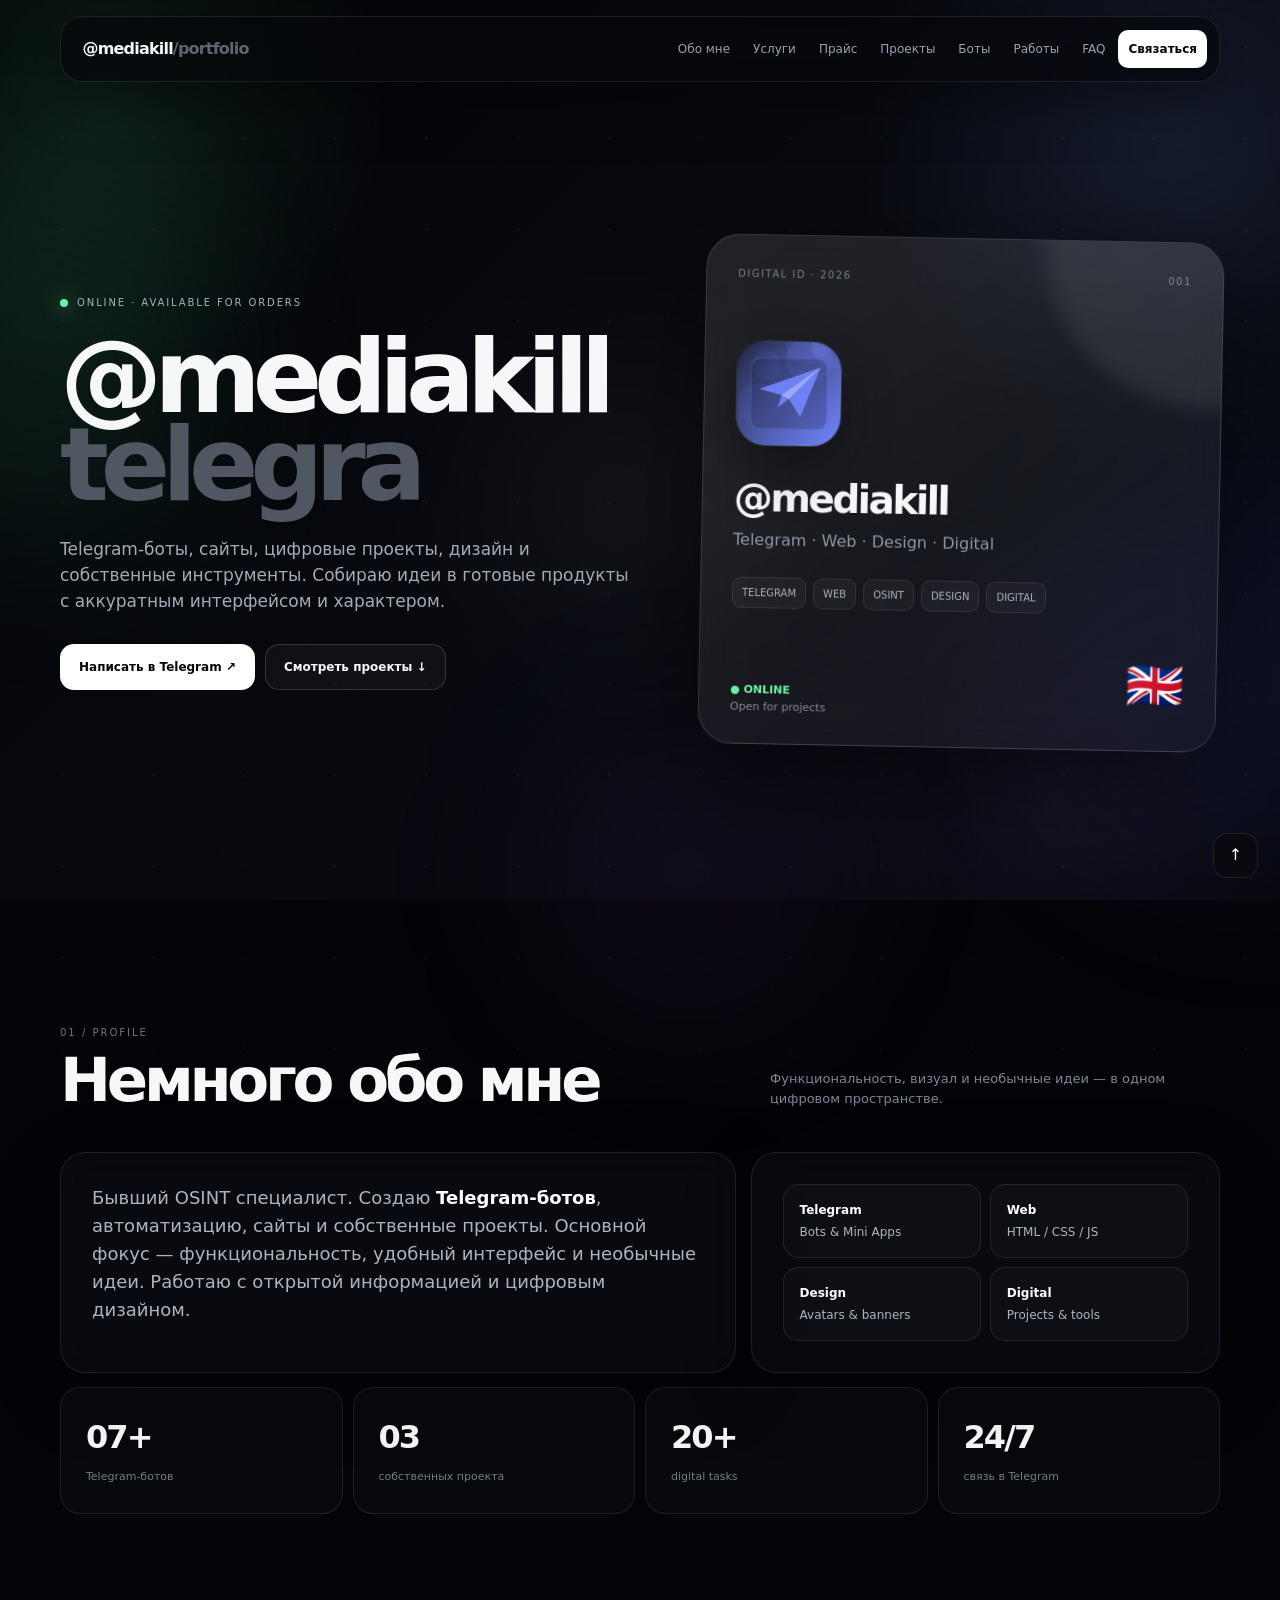
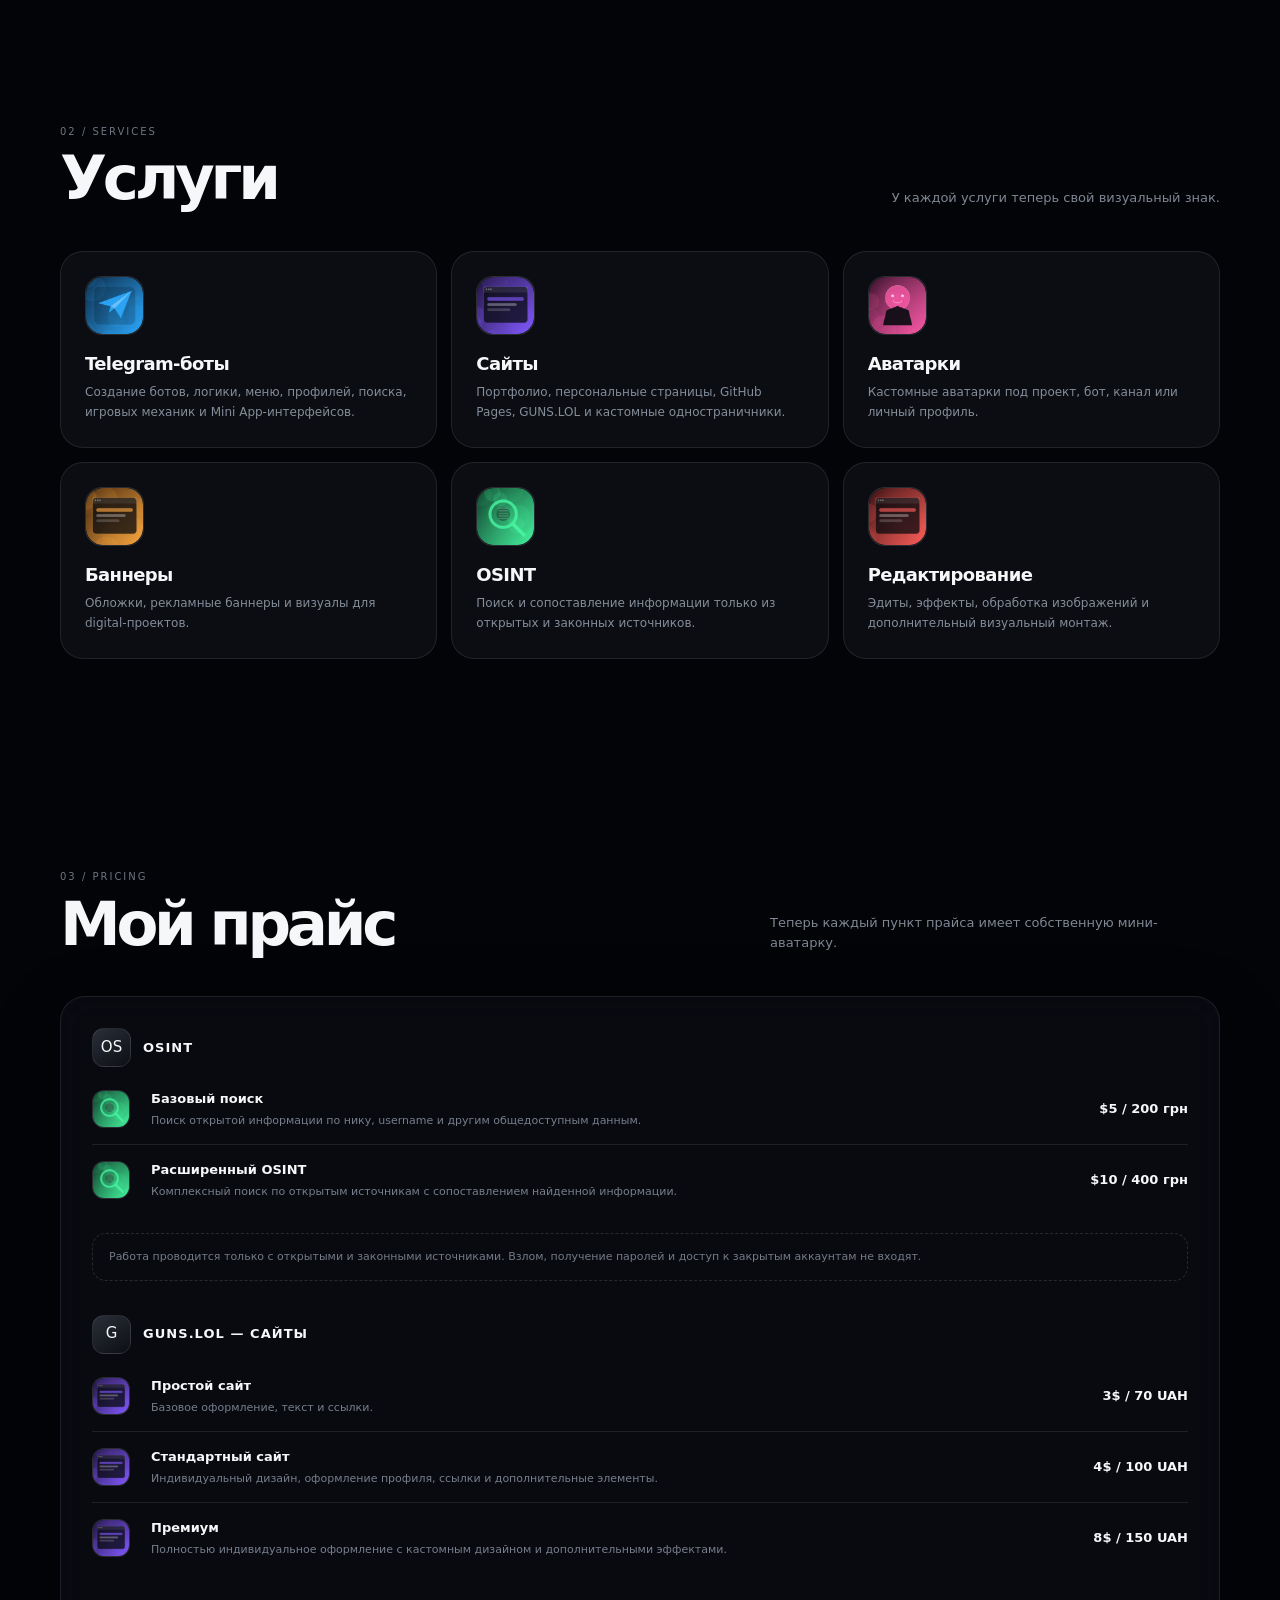
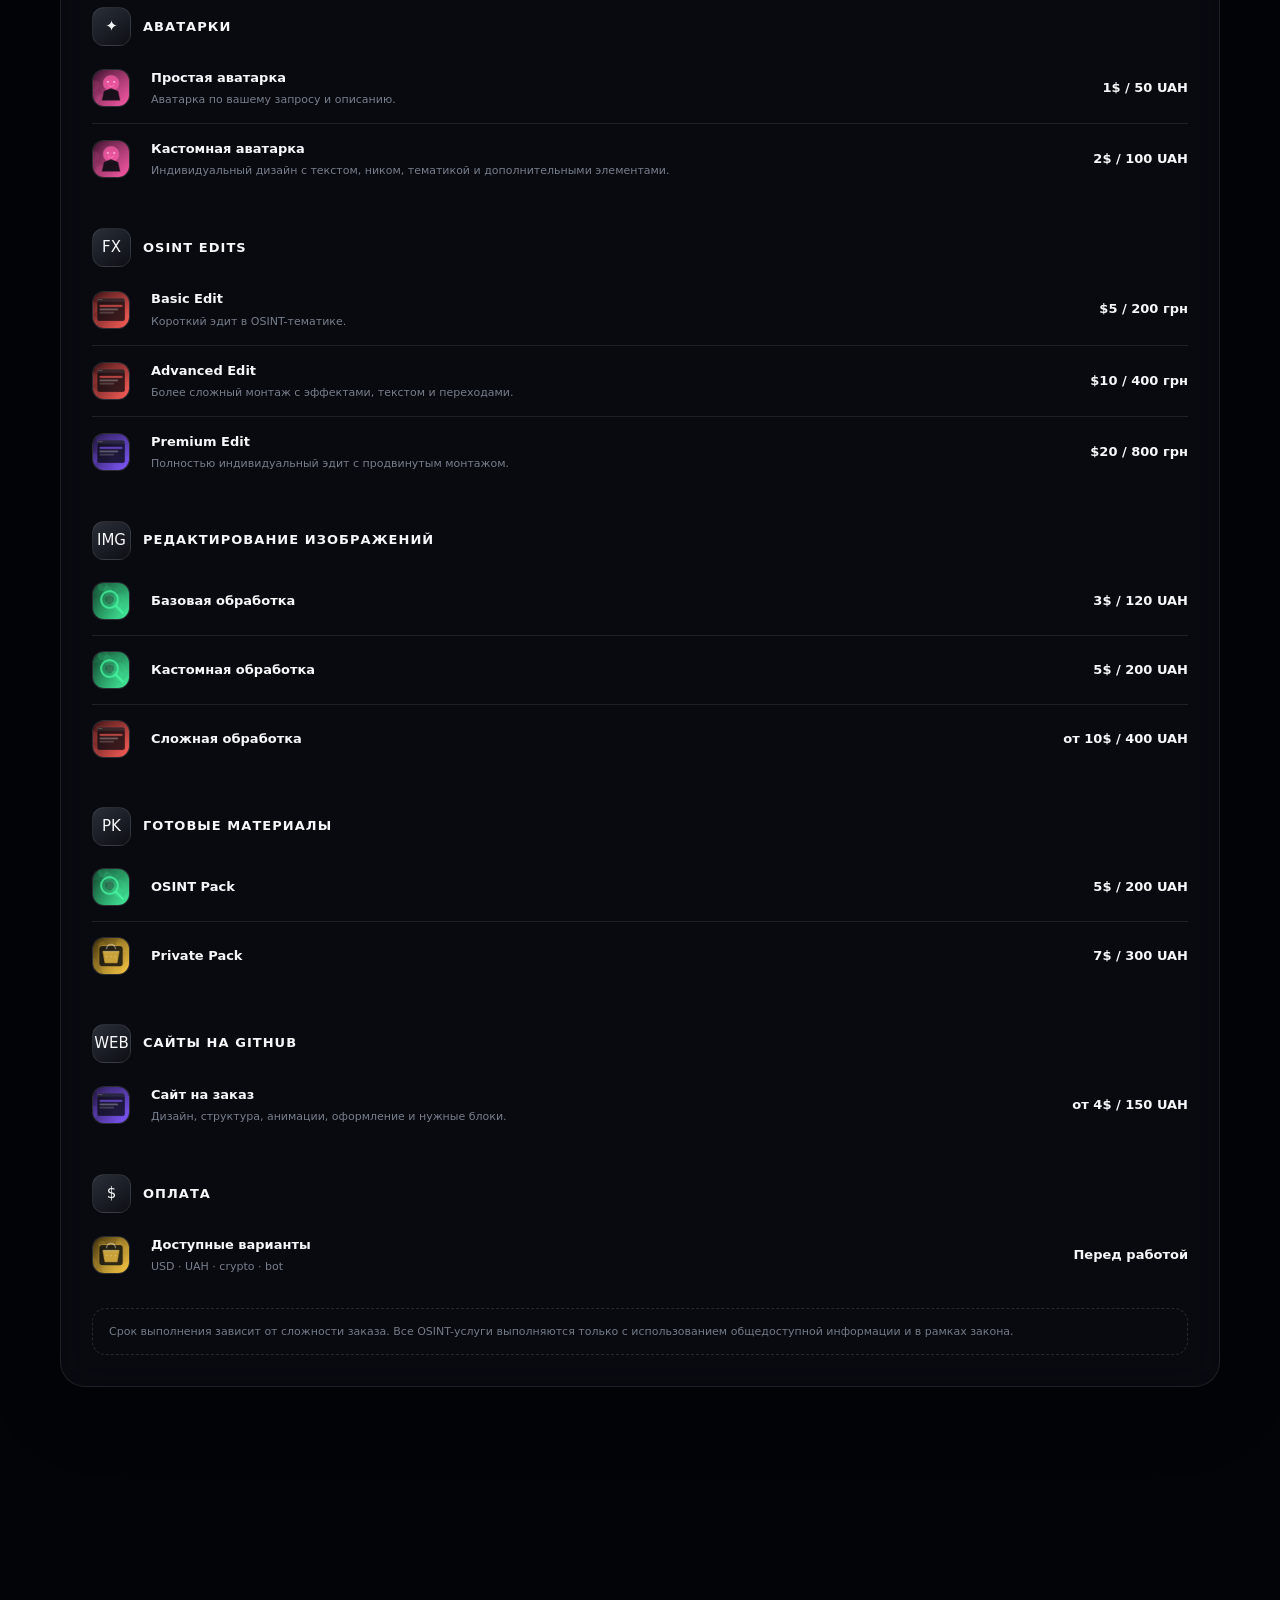
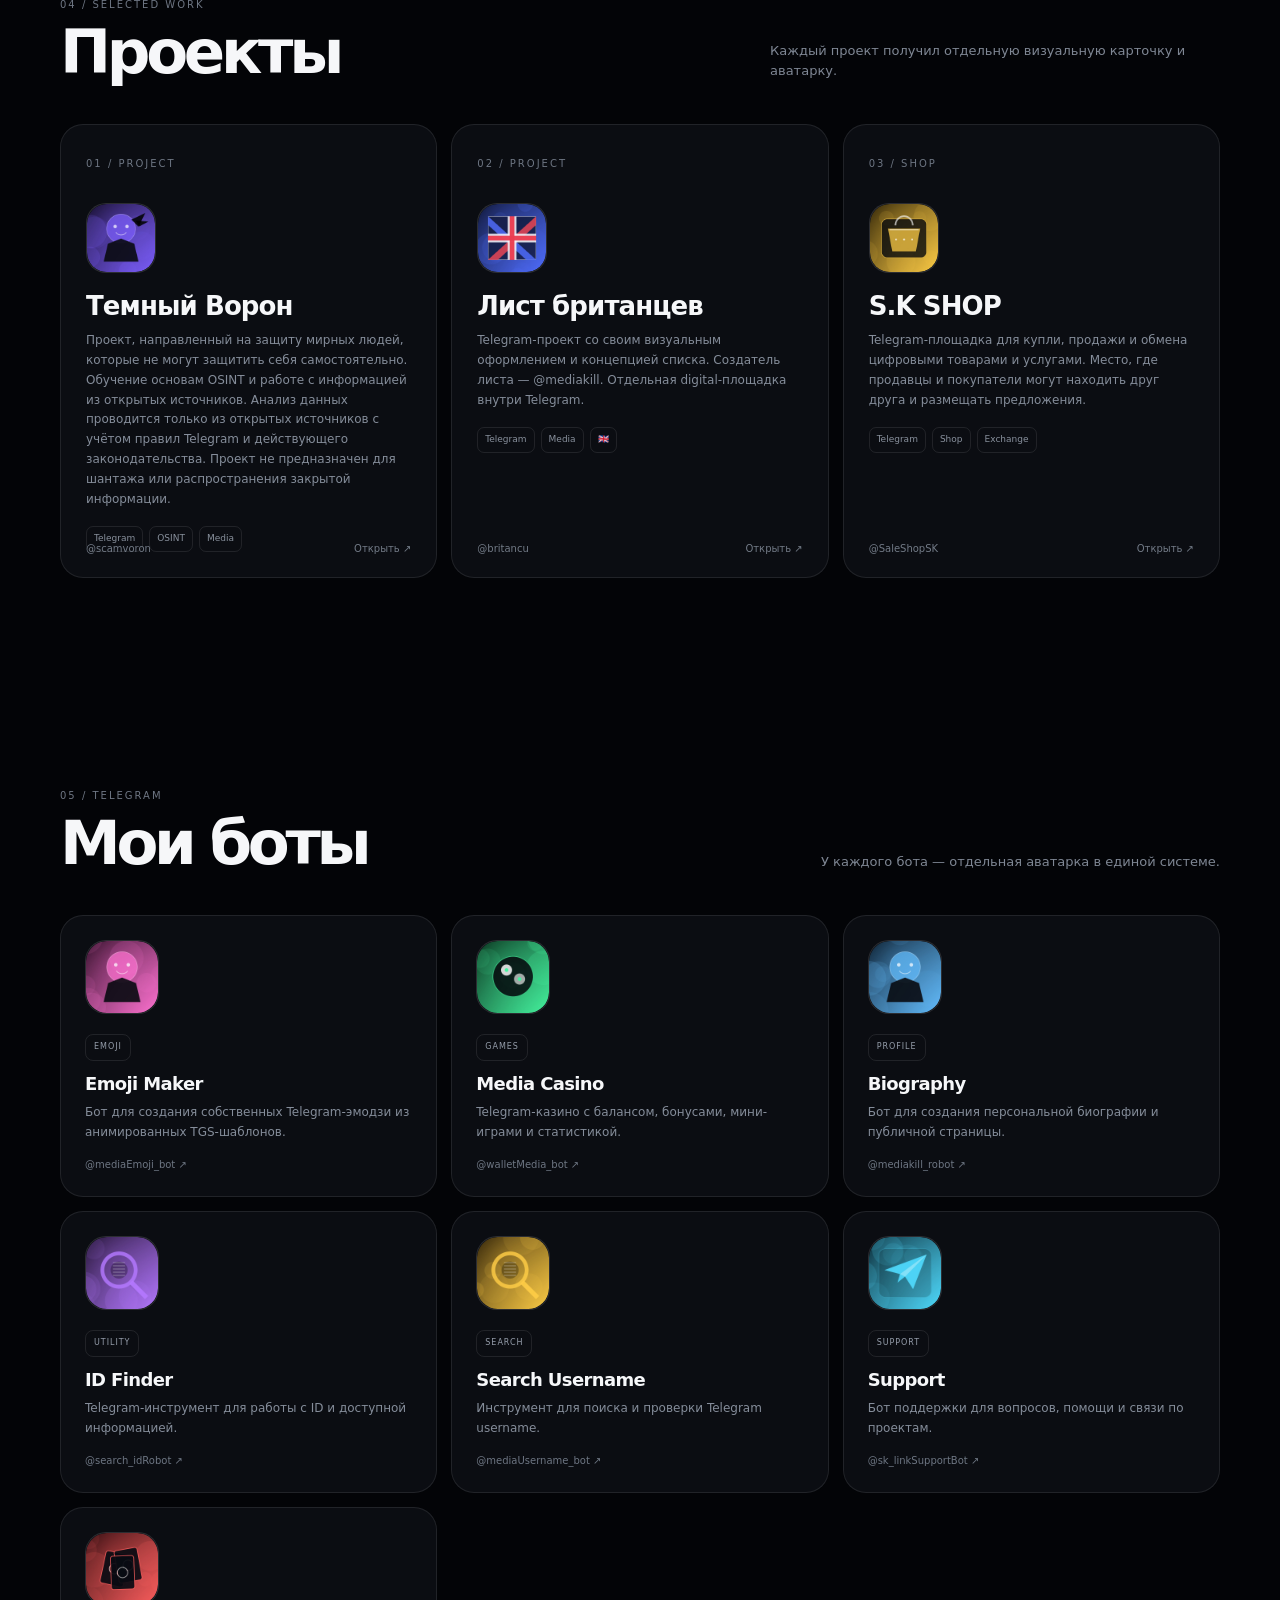
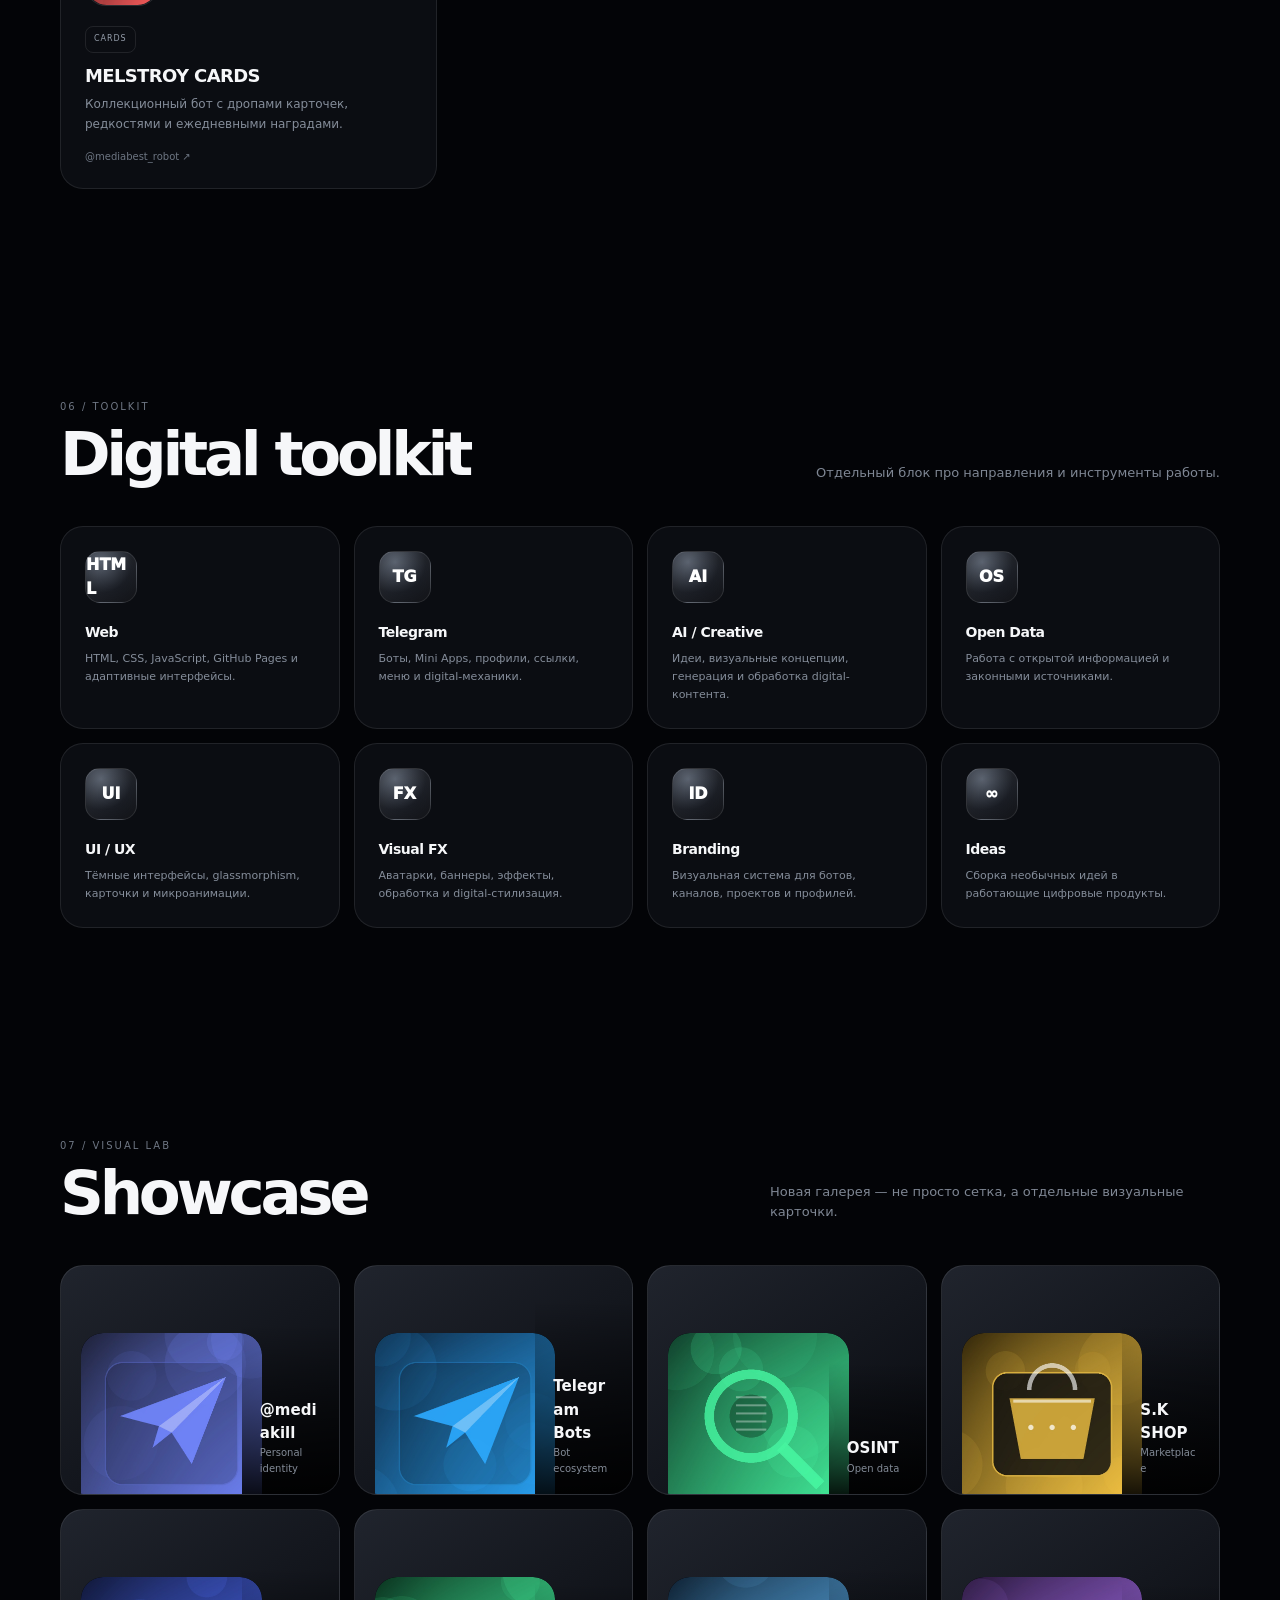
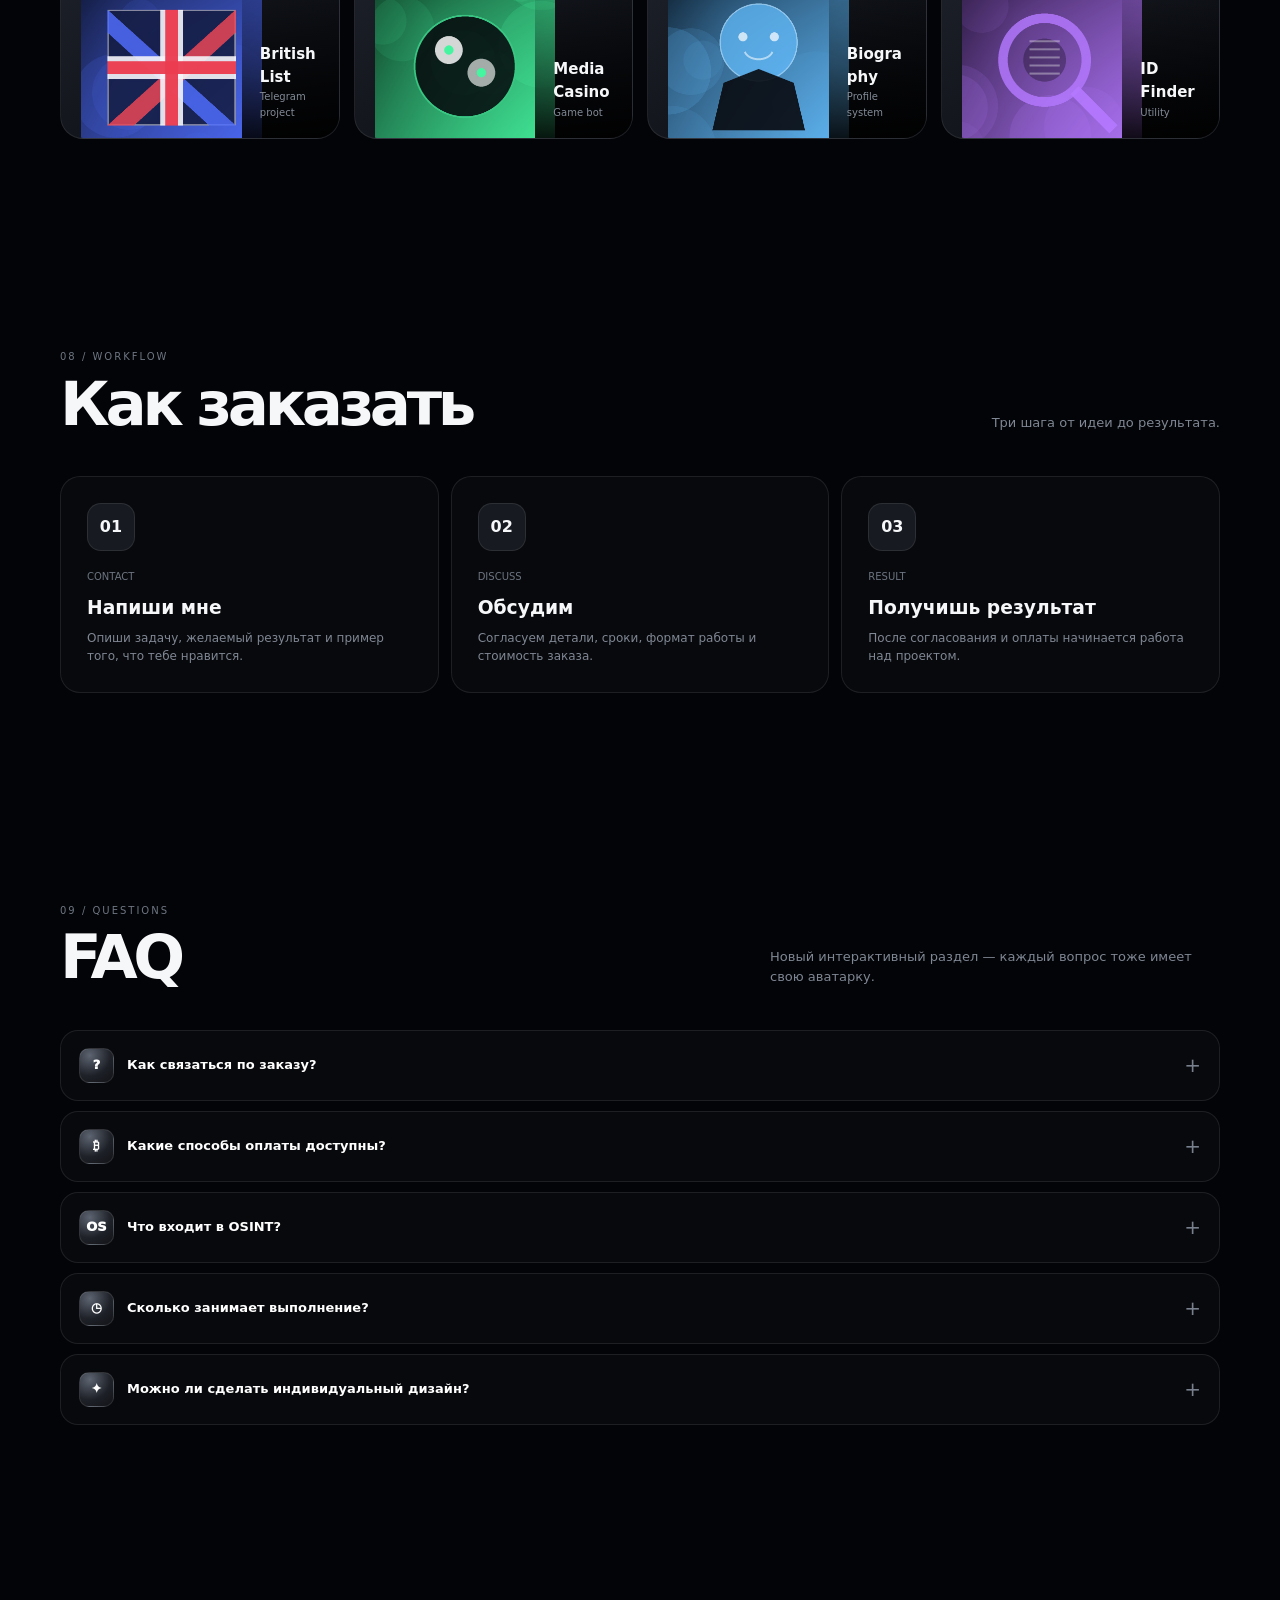
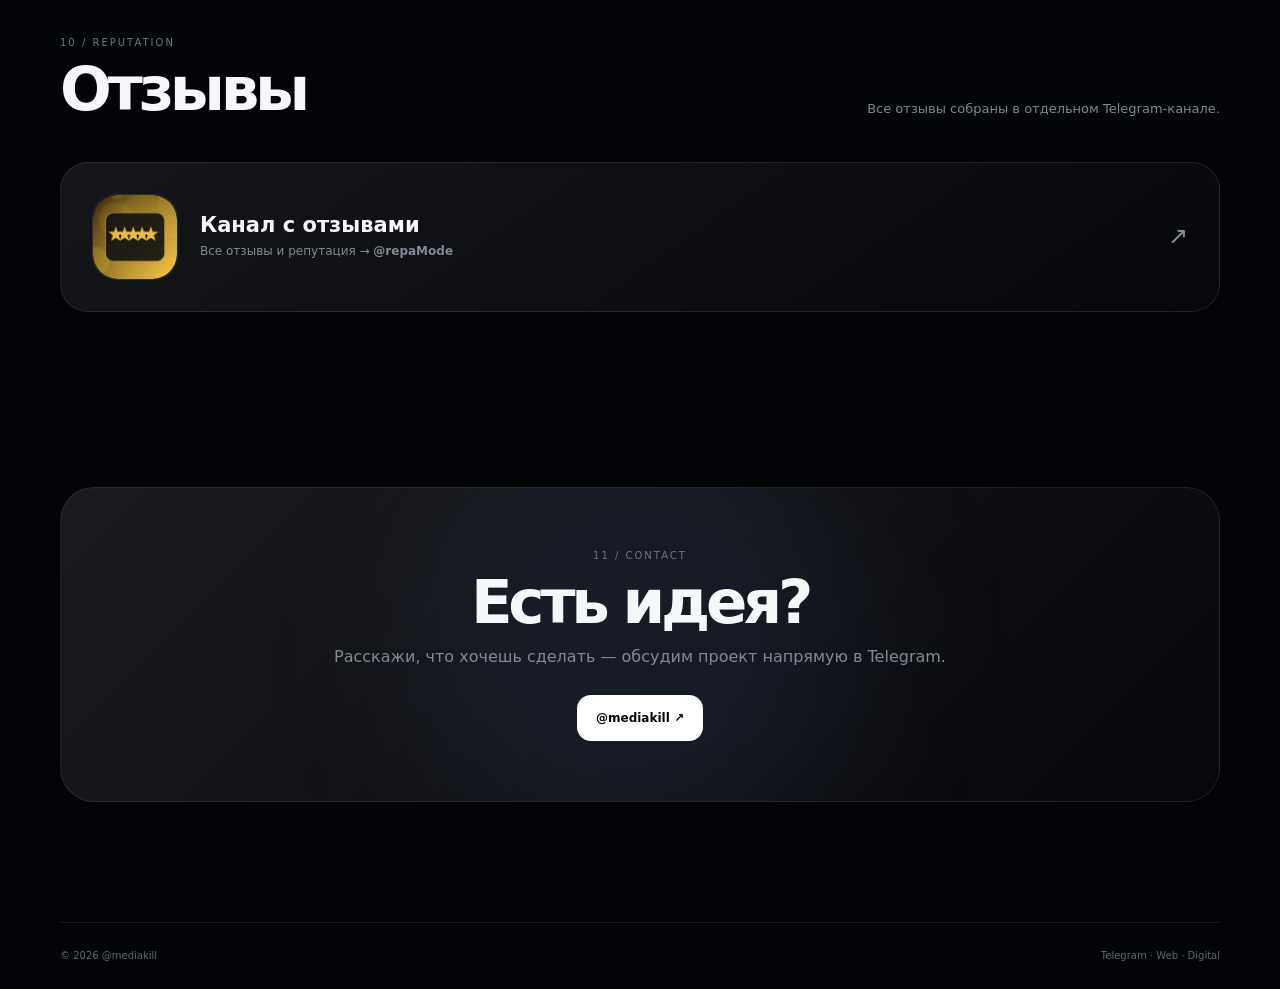
==== commit 164831f4: "Rename index_autonomous.html to index.html" ====
--- a/index.html
+++ b/index.html
@@ -19,23 +19,47 @@
 .hero{min-height:920px;padding:155px 0 90px;display:flex;align-items:center}.hero-grid{display:grid;grid-template-columns:1.05fr .95fr;gap:70px;align-items:center}.eyebrow{display:flex;align-items:center;gap:9px;color:#aab1bc;font-size:10px;text-transform:uppercase;letter-spacing:.19em;margin-bottom:23px}.dot{width:8px;height:8px;border-radius:50%;background:var(--green);box-shadow:0 0 20px rgba(101,245,164,.8);animation:pulse 1.7s infinite}@keyframes pulse{50%{opacity:.3;transform:scale(.65)}}
 h1{font-size:clamp(58px,8vw,104px);line-height:.86;letter-spacing:-.08em;margin-bottom:26px}h1 .dim{color:#505762}.hero-copy{max-width:670px;color:#a4abb6;font-size:17px}.actions{display:flex;gap:10px;margin-top:29px;flex-wrap:wrap}.btn{display:inline-flex;align-items:center;justify-content:center;gap:8px;padding:13px 18px;border-radius:14px;border:1px solid var(--line2);font-size:12px;font-weight:850;transition:.25s}.btn.primary{background:#fff;color:#050609}.btn.ghost{background:rgba(255,255,255,.035)}.btn:hover{transform:translateY(-3px);box-shadow:0 15px 38px rgba(0,0,0,.3)}
 .id-card{position:relative;min-height:510px;padding:31px;border:1px solid rgba(255,255,255,.14);border-radius:34px;background:linear-gradient(145deg,rgba(255,255,255,.1),rgba(255,255,255,.025));box-shadow:var(--shadow);overflow:hidden;backdrop-filter:blur(20px);transform:rotate(1.1deg);transition:.5s}.id-card:hover{transform:rotate(0) translateY(-8px)}.id-card:before{content:"";position:absolute;width:340px;height:340px;right:-160px;top:-175px;border-radius:50%;background:rgba(255,255,255,.08);filter:blur(10px)}.id-card:after{content:"";position:absolute;inset:0;background:linear-gradient(110deg,transparent 25%,rgba(255,255,255,.04) 50%,transparent 75%);transform:translateX(-100%);animation:shine 5s infinite}@keyframes shine{55%,100%{transform:translateX(100%)}}
-.card-top{display:flex;justify-content:space-between;color:#777f8b;font-size:10px;letter-spacing:.15em;text-transform:uppercase}.avatar{width:106px;height:106px;border-radius:30px;margin:58px 0 22px;display:grid;place-items:center;font-weight:950;font-size:30px;letter-spacing:-.1em;background:radial-gradient(circle at 30% 22%,#6b7280,#1a1d25 48%,#07080c);border:1px solid rgba(255,255,255,.16);box-shadow:inset 0 0 35px rgba(255,255,255,.07),0 20px 50px rgba(0,0,0,.42)}.id-name{font-size:39px;font-weight:900;letter-spacing:-.065em}.id-role{color:#8c94a1}.id-tags{display:flex;gap:7px;flex-wrap:wrap;margin-top:24px}.tag{font-size:10px;color:#aab1bc;padding:7px 9px;border-radius:9px;border:1px solid var(--line);background:rgba(255,255,255,.035)}.id-bottom{position:absolute;left:31px;right:31px;bottom:28px;display:flex;justify-content:space-between;align-items:end}.available{font-size:11px;color:#838b98}.available b{color:var(--green)}.flag{font-size:47px}
+.card-top{display:flex;justify-content:space-between;color:#777f8b;font-size:10px;letter-spacing:.15em;text-transform:uppercase}.avatar{width:106px;height:106px;border-radius:30px;margin:58px 0 22px;display:grid;place-items:center;font-weight:950;font-size:30px;letter-spacing:-.1em;background:radial-gradient(circle at 30% 22%,#6b7280,#1a1d25 48%,#07080c);border:1px solid rgba(255,255,255,.16);box-shadow:inset 0 0 35px rgba(255,255,255,.07),0 20px 50px rgba(0,0,0,.42)}.id-name{font-size:39px;font-weight:900;letter-spacing:-.065em;overflow-wrap:anywhere}.id-role{color:#8c94a1}.id-tags{display:flex;gap:7px;flex-wrap:wrap;margin-top:24px}.tag{font-size:10px;color:#aab1bc;padding:7px 9px;border-radius:9px;border:1px solid var(--line);background:rgba(255,255,255,.035)}.id-bottom{position:absolute;left:31px;right:31px;bottom:28px;display:flex;justify-content:space-between;align-items:end}.available{font-size:11px;color:#838b98}.available b{color:var(--green)}.flag{font-size:47px}
 .section{padding:105px 0}.section-head{display:flex;justify-content:space-between;gap:30px;align-items:end;margin-bottom:43px}.kicker{color:#6e7683;font-size:10px;letter-spacing:.2em;text-transform:uppercase;margin-bottom:10px}h2{font-size:clamp(36px,5vw,61px);line-height:.96;letter-spacing:-.07em}.lead{color:#7f8794;max-width:450px;font-size:13px}
 .panel{border:1px solid var(--line);background:var(--card);border-radius:var(--radius);padding:31px;box-shadow:0 20px 75px rgba(0,0,0,.18);backdrop-filter:blur(18px)}.about-grid{display:grid;grid-template-columns:1.18fr .82fr;gap:15px}.about-text{font-size:18px;color:#adb4bf;max-width:760px}.about-text b{color:#fff}.skills{display:grid;grid-template-columns:repeat(2,1fr);gap:9px}.skill{padding:16px;border-radius:15px;border:1px solid var(--line);background:rgba(255,255,255,.025);font-size:12px;color:#aeb5bf}.skill span{display:block;color:#fff;font-weight:800;margin-bottom:3px}.stats{display:grid;grid-template-columns:repeat(4,1fr);gap:10px;margin-top:14px}.stat{padding:25px;border:1px solid var(--line);background:rgba(255,255,255,.025);border-radius:20px}.stat strong{display:block;font-size:32px;letter-spacing:-.06em}.stat span{font-size:11px;color:#737b88}
-.service-grid,.bot-grid,.project-grid,.gallery,.tool-grid{display:grid;grid-template-columns:repeat(3,1fr);gap:14px}.service,.bot,.project,.work,.tool{border:1px solid var(--line);background:var(--card2);border-radius:23px;padding:24px;transition:.3s;position:relative;overflow:hidden}.service:hover,.bot:hover,.project:hover,.work:hover,.tool:hover{transform:translateY(-6px);border-color:rgba(255,255,255,.19);box-shadow:0 24px 65px rgba(0,0,0,.27)}
-.icon-avatar,.bot-avatar,.price-icon,.project-avatar,.tool-icon,.faq-icon{display:grid;place-items:center;background:radial-gradient(circle at 30% 20%,#59616e,#181b22 58%,#08090d);border:1px solid rgba(255,255,255,.14);box-shadow:inset 0 0 24px rgba(255,255,255,.06);font-weight:950;color:#fff}.icon-avatar{width:59px;height:59px;border-radius:17px;margin-bottom:18px;font-size:21px}.service h3,.bot h3,.project h3,.tool h3{font-size:18px;letter-spacing:-.035em;margin-bottom:8px}.service p,.bot p,.project p,.tool p{color:#858d9a;font-size:12px}
+.service-grid,.bot-grid,.project-grid,.gallery,.tool-grid{display:grid;grid-template-columns:repeat(3,1fr);gap:14px}.service,.bot,.project,.work,.tool{border:1px solid var(--line);background:var(--card2);border-radius:23px;padding:24px;transition:.3s;position:relative;overflow:hidden;word-break:normal;overflow-wrap:anywhere}.service:hover,.bot:hover,.project:hover,.work:hover,.tool:hover{transform:translateY(-6px);border-color:rgba(255,255,255,.19);box-shadow:0 24px 65px rgba(0,0,0,.27)}
+.icon-avatar,.bot-avatar,.price-icon,.project-avatar,.tool-icon,.faq-icon{display:grid;place-items:center;background:radial-gradient(circle at 30% 20%,#59616e,#181b22 58%,#08090d);border:1px solid rgba(255,255,255,.14);box-shadow:inset 0 0 24px rgba(255,255,255,.06);font-weight:950;color:#fff}.icon-avatar{width:59px;height:59px;border-radius:17px;margin-bottom:18px;font-size:21px}.service h3,.bot h3,.project h3,.tool h3{font-size:18px;letter-spacing:-.035em;margin-bottom:8px;line-height:1.25;overflow-wrap:anywhere}.service p,.bot p,.project p,.tool p{color:#858d9a;font-size:12px;line-height:1.65;overflow-wrap:anywhere}
 .price-list{display:grid;gap:0}.price-group{margin-top:34px}.price-group:first-child{margin-top:0}.price-group-title{display:flex;align-items:center;gap:12px;margin-bottom:7px}.price-group-title h3{font-size:13px;letter-spacing:.08em}.price-group-title .group-icon{width:39px;height:39px;border-radius:12px;display:grid;place-items:center;border:1px solid var(--line);background:linear-gradient(145deg,#292e38,#0d0f14);font-size:15px}.price-item{display:grid;grid-template-columns:45px 1fr auto;align-items:center;gap:14px;padding:15px 0;border-bottom:1px solid var(--line)}.price-item:last-child{border-bottom:0}.price-icon{width:38px;height:38px;border-radius:12px;font-size:12px}.price-item h4{font-size:13px}.price-item p{color:#777f8c;font-size:11px;margin-top:3px}.price-value{font-weight:850;white-space:nowrap;font-size:13px}.notice{margin-top:18px;padding:14px 16px;border:1px dashed rgba(255,255,255,.13);border-radius:14px;color:#737b87;font-size:11px}
-.project-grid{grid-template-columns:repeat(3,1fr)}.project{min-height:420px;padding:25px}.project-avatar{width:70px;height:70px;border-radius:20px;margin-top:28px;font-size:21px}.project h3{font-size:26px;margin:19px 0 9px}.project p{line-height:1.65}.project-tags{display:flex;gap:6px;flex-wrap:wrap;margin-top:17px}.project-tag{font-size:9px;color:#89919d;border:1px solid var(--line);padding:5px 7px;border-radius:7px}.project-foot{position:absolute;left:25px;right:25px;bottom:21px;display:flex;justify-content:space-between;color:#737b87;font-size:10px}
-.bot-grid{grid-template-columns:repeat(3,1fr)}.bot-avatar{width:74px;height:74px;border-radius:21px;margin-bottom:18px;font-size:24px}.badge{display:inline-block;font-size:8px;letter-spacing:.12em;text-transform:uppercase;color:#959daa;border:1px solid var(--line);padding:6px 8px;border-radius:8px;margin-bottom:12px}.bot-user{font-size:10px;color:#6e7683;margin-top:14px}
-.gallery{grid-template-columns:repeat(4,1fr)}.work{padding:0;min-height:230px;display:flex;align-items:end;background:linear-gradient(145deg,#20242d,#080a0f)}.work-avatar{position:absolute;inset:20px;display:grid;place-items:center;border-radius:22px;background:radial-gradient(circle at 50% 35%,rgba(255,255,255,.12),rgba(255,255,255,.015) 48%,transparent 70%);font-size:42px;font-weight:950;letter-spacing:-.08em}.work-overlay{position:relative;width:100%;padding:18px;background:linear-gradient(transparent,rgba(0,0,0,.9));padding-top:75px}.work-overlay h3{font-size:15px}.work-overlay p{font-size:10px;color:#838b97}
+.project-grid{grid-template-columns:repeat(3,minmax(0,1fr))}.project{min-height:420px;padding:25px}.project-avatar{width:70px;height:70px;border-radius:20px;margin-top:28px;font-size:21px}.project h3{font-size:26px;margin:19px 0 9px;line-height:1.15}.project p{line-height:1.65}.project-tags{display:flex;gap:6px;flex-wrap:wrap;margin-top:17px}.project-tag{font-size:9px;color:#89919d;border:1px solid var(--line);padding:5px 7px;border-radius:7px}.project-foot{position:absolute;left:25px;right:25px;bottom:21px;display:flex;justify-content:space-between;color:#737b87;font-size:10px}
+.bot-grid{grid-template-columns:repeat(3,minmax(0,1fr))}.bot-avatar{width:74px;height:74px;border-radius:21px;margin-bottom:18px;font-size:24px}.badge{display:inline-block;font-size:8px;letter-spacing:.12em;text-transform:uppercase;color:#959daa;border:1px solid var(--line);padding:6px 8px;border-radius:8px;margin-bottom:12px}.bot-user{font-size:10px;color:#6e7683;margin-top:14px}
+.gallery{grid-template-columns:repeat(4,minmax(0,1fr))}.work{padding:0;min-height:230px;display:flex;align-items:end;background:linear-gradient(145deg,#20242d,#080a0f)}.work-avatar{position:absolute;inset:20px;display:grid;place-items:center;border-radius:22px;background:radial-gradient(circle at 50% 35%,rgba(255,255,255,.12),rgba(255,255,255,.015) 48%,transparent 70%);font-size:42px;font-weight:950;letter-spacing:-.08em}.work-overlay{position:relative;width:100%;padding:18px;background:linear-gradient(transparent,rgba(0,0,0,.9));padding-top:75px}.work-overlay h3{font-size:15px}.work-overlay p{font-size:10px;color:#838b97}
 .tool-grid{grid-template-columns:repeat(4,1fr)}.tool{min-height:180px}.tool-icon{width:52px;height:52px;border-radius:15px;margin-bottom:21px}.tool h3{font-size:14px}.tool p{font-size:11px}
 .process{display:grid;grid-template-columns:repeat(3,1fr);gap:12px}.step{padding:26px;border:1px solid var(--line);border-radius:20px;background:rgba(255,255,255,.025)}.step-avatar{width:48px;height:48px;border-radius:14px;display:grid;place-items:center;border:1px solid var(--line);background:#171a20;font-weight:900}.step-num{font-size:10px;color:#6d7582;margin-top:18px}.step h3{margin:8px 0 7px}.step p{color:#7f8794;font-size:12px}
-.faq{display:grid;gap:10px}.faq-item{border:1px solid var(--line);border-radius:18px;background:rgba(255,255,255,.025);overflow:hidden}.faq-q{width:100%;display:flex;align-items:center;gap:13px;padding:17px 18px;background:none;color:#fff;border:0;text-align:left;cursor:pointer}.faq-icon{width:35px;height:35px;border-radius:10px;flex:0 0 auto;font-size:13px}.faq-q span:nth-child(2){font-size:13px;font-weight:750;flex:1}.faq-plus{color:#77808c;font-size:20px}.faq-a{max-height:0;overflow:hidden;padding:0 18px 0 66px;color:#7e8794;font-size:12px;transition:max-height .35s ease,padding .35s ease}.faq-item.open .faq-a{max-height:160px;padding-bottom:18px}.faq-item.open .faq-plus{transform:rotate(45deg)}
-.review-link{display:flex;align-items:center;gap:22px;padding:31px;border:1px solid var(--line);border-radius:28px;background:linear-gradient(145deg,rgba(255,255,255,.075),rgba(255,255,255,.02));transition:.3s}.review-link:hover{transform:translateY(-5px);border-color:var(--line2)}.review-avatar{width:86px;height:86px;flex:0 0 auto;border-radius:25px;display:grid;place-items:center;background:radial-gradient(circle at 30% 20%,#657080,#14171e 60%);border:1px solid rgba(255,255,255,.15);font-size:27px;font-weight:950}.review-link h3{font-size:21px}.review-link p{color:#828a96;font-size:12px;margin-top:4px}.review-arrow{margin-left:auto;font-size:24px;color:#858e9a}
+.faq{display:grid;gap:10px}.faq-item{border:1px solid var(--line);border-radius:18px;background:rgba(255,255,255,.025);overflow:hidden;word-break:normal;overflow-wrap:anywhere}.faq-q{width:100%;display:flex;align-items:center;gap:13px;padding:17px 18px;background:none;color:#fff;border:0;text-align:left;cursor:pointer}.faq-icon{width:35px;height:35px;border-radius:10px;flex:0 0 auto;font-size:13px}.faq-q span:nth-child(2){font-size:13px;font-weight:750;flex:1}.faq-plus{color:#77808c;font-size:20px}.faq-a{max-height:0;overflow:hidden;padding:0 18px 0 66px;color:#7e8794;font-size:12px;transition:max-height .35s ease,padding .35s ease}.faq-item.open .faq-a{max-height:160px;padding-bottom:18px}.faq-item.open .faq-plus{transform:rotate(45deg)}
+.review-link{display:flex;align-items:center;gap:22px;padding:31px;border:1px solid var(--line);border-radius:28px;background:linear-gradient(145deg,rgba(255,255,255,.075),rgba(255,255,255,.02));transition:.3s}.review-link:hover{transform:translateY(-5px);border-color:var(--line2)}.review-avatar{width:86px;height:86px;flex:0 0 auto;border-radius:25px;display:grid;place-items:center;background:radial-gradient(circle at 30% 20%,#657080,#14171e 60%);border:1px solid rgba(255,255,255,.15);font-size:27px;font-weight:950}.review-link h3{font-size:21px;line-height:1.2}.review-link p{color:#828a96;font-size:12px;margin-top:4px}.review-arrow{margin-left:auto;font-size:24px;color:#858e9a}
 .contact{padding:70px 0 120px}.contact-box{position:relative;overflow:hidden;padding:60px;border:1px solid var(--line);border-radius:34px;background:linear-gradient(135deg,rgba(255,255,255,.09),rgba(255,255,255,.02));text-align:center}.contact-box:before{content:"";position:absolute;width:450px;height:450px;border-radius:50%;background:rgba(120,152,255,.08);filter:blur(80px);left:50%;top:50%;transform:translate(-50%,-50%)}.contact-box>*{position:relative}.contact-box h2{margin-bottom:13px}.contact-box p{color:#818995;margin-bottom:25px}
 footer{border-top:1px solid var(--line);padding:25px 0;color:#5f6773;font-size:10px;display:flex;justify-content:space-between}.float{position:fixed;right:22px;bottom:22px;z-index:30;width:45px;height:45px;border:1px solid var(--line);border-radius:14px;background:rgba(10,11,15,.78);backdrop-filter:blur(15px);color:#fff;cursor:pointer}.reveal{opacity:0;transform:translateY(22px);transition:opacity .75s ease,transform .75s ease}.reveal.show{opacity:1;transform:none}
 @media(max-width:920px){.navlinks{display:none}.menu{display:block}.nav.open .navlinks{display:flex;position:absolute;top:73px;left:0;right:0;padding:10px;flex-direction:column;background:rgba(7,9,13,.97);border:1px solid var(--line);border-radius:18px}.nav.open .navlinks a{width:100%;text-align:center}.hero{min-height:auto;padding-top:145px}.hero-grid{grid-template-columns:1fr;gap:55px}.hero-card{max-width:670px;width:100%;margin:auto}.service-grid,.bot-grid{grid-template-columns:repeat(2,1fr)}.project-grid{grid-template-columns:1fr 1fr}.tool-grid{grid-template-columns:repeat(2,1fr)}.gallery{grid-template-columns:repeat(2,1fr)}.about-grid{grid-template-columns:1fr}}
 @media(max-width:590px){.container{width:94%}.section{padding:76px 0}.section-head{display:block}.lead{margin-top:15px}.stats{grid-template-columns:1fr 1fr}.service-grid,.bot-grid,.project-grid,.process{grid-template-columns:1fr}.tool-grid{grid-template-columns:1fr 1fr}.gallery{grid-template-columns:1fr 1fr}.id-card{min-height:455px}.id-name{font-size:31px}h1{font-size:60px}.hero-copy{font-size:15px}.price-item{grid-template-columns:40px 1fr}.price-value{grid-column:2;font-size:12px;margin-top:-7px}.review-link{align-items:flex-start}.review-arrow{display:none}.contact-box{padding:42px 20px}footer{flex-direction:column;gap:8px}}
+
+.image-avatar{overflow:hidden;padding:0!important;background:#090b10!important;position:relative}
+.image-avatar img{width:100%;height:100%;display:block;object-fit:cover;object-position:center}
+.icon-avatar.image-avatar img{border-radius:inherit}
+.project-avatar.image-avatar img,.bot-avatar.image-avatar img,.review-avatar.image-avatar img{border-radius:inherit}
+.avatar.image-avatar{width:106px;height:106px}
+.work-avatar.image-avatar{inset:20px;padding:0!important}
+.work-avatar.image-avatar img{border-radius:22px}
+.price-icon.image-avatar{overflow:hidden}
+.price-icon.image-avatar img{object-fit:cover}
+
+.price-item{min-width:0}
+.price-item>div:nth-child(2){min-width:0}
+.price-item h4,.price-item p{overflow-wrap:anywhere}
+@media(max-width:700px){
+  .price-item{grid-template-columns:42px minmax(0,1fr);align-items:start;gap:11px;padding:17px 0}
+  .price-item .price-value{grid-column:2;justify-self:start;margin-top:2px;font-size:12px}
+  .price-item p{line-height:1.55}
+}
+@media(max-width:430px){
+  .price-item{grid-template-columns:38px minmax(0,1fr)}
+  .price-icon{width:38px;height:38px}
+  .price-value{white-space:normal}
+}
 </style>
 </head>
 <body>
@@ -50,7 +74,7 @@
 <main id="top">
 <section class="hero"><div class="container hero-grid">
 <div class="reveal"><div class="eyebrow"><span class="dot"></span> ONLINE · AVAILABLE FOR ORDERS</div><h1>@mediakill<br><span class="dim" id="typing">digital creator</span></h1><p class="hero-copy">Telegram-боты, сайты, цифровые проекты, дизайн и собственные инструменты. Собираю идеи в готовые продукты с аккуратным интерфейсом и характером.</p><div class="actions"><a class="btn primary" href="https://t.me/mediakill" target="_blank">Написать в Telegram ↗</a><a class="btn ghost" href="#projects">Смотреть проекты ↓</a></div></div>
-<div class="reveal"><div class="id-card"><div class="card-top"><span>DIGITAL ID · 2026</span><span>001</span></div><div class="avatar">MK</div><div class="id-name">@mediakill</div><div class="id-role">Telegram · Web · Design · Digital</div><div class="id-tags"><span class="tag">TELEGRAM</span><span class="tag">WEB</span><span class="tag">OSINT</span><span class="tag">DESIGN</span><span class="tag">DIGITAL</span></div><div class="id-bottom"><div class="available"><b>● ONLINE</b><br>Open for projects</div><div class="flag">🇬🇧</div></div></div></div>
+<div class="reveal"><div class="id-card"><div class="card-top"><span>DIGITAL ID · 2026</span><span>001</span></div><div class="avatar image-avatar"><img src="[data-uri]" alt="Профиль @mediakill"></div><div class="id-name">@mediakill</div><div class="id-role">Telegram · Web · Design · Digital</div><div class="id-tags"><span class="tag">TELEGRAM</span><span class="tag">WEB</span><span class="tag">OSINT</span><span class="tag">DESIGN</span><span class="tag">DIGITAL</span></div><div class="id-bottom"><div class="available"><b>● ONLINE</b><br>Open for projects</div><div class="flag">🇬🇧</div></div></div></div>
 </div></section>
 
 <section class="section reveal" id="about"><div class="container"><div class="section-head"><div><div class="kicker">01 / profile</div><h2>Немного обо мне</h2></div><p class="lead">Функциональность, визуал и необычные идеи — в одном цифровом пространстве.</p></div>
@@ -59,58 +83,58 @@
 
 <section class="section reveal" id="services"><div class="container"><div class="section-head"><div><div class="kicker">02 / services</div><h2>Услуги</h2></div><p class="lead">У каждой услуги теперь свой визуальный знак.</p></div>
 <div class="service-grid">
-<div class="service"><div class="icon-avatar">TG</div><h3>Telegram-боты</h3><p>Создание ботов, логики, меню, профилей, поиска, игровых механик и Mini App-интерфейсов.</p></div>
-<div class="service"><div class="icon-avatar">⌘</div><h3>Сайты</h3><p>Портфолио, персональные страницы, GitHub Pages, GUNS.LOL и кастомные одностраничники.</p></div>
-<div class="service"><div class="icon-avatar">✦</div><h3>Аватарки</h3><p>Кастомные аватарки под проект, бот, канал или личный профиль.</p></div>
-<div class="service"><div class="icon-avatar">▣</div><h3>Баннеры</h3><p>Обложки, рекламные баннеры и визуалы для digital-проектов.</p></div>
-<div class="service"><div class="icon-avatar">OS</div><h3>OSINT</h3><p>Поиск и сопоставление информации только из открытых и законных источников.</p></div>
-<div class="service"><div class="icon-avatar">FX</div><h3>Редактирование</h3><p>Эдиты, эффекты, обработка изображений и дополнительный визуальный монтаж.</p></div>
+<div class="service"><div class="icon-avatar image-avatar"><img src="[data-uri]" alt="Telegram"></div><h3>Telegram-боты</h3><p>Создание ботов, логики, меню, профилей, поиска, игровых механик и Mini App-интерфейсов.</p></div>
+<div class="service"><div class="icon-avatar image-avatar"><img src="[data-uri]" alt="Web"></div><h3>Сайты</h3><p>Портфолио, персональные страницы, GitHub Pages, GUNS.LOL и кастомные одностраничники.</p></div>
+<div class="service"><div class="icon-avatar image-avatar"><img src="[data-uri]" alt="Avatar"></div><h3>Аватарки</h3><p>Кастомные аватарки под проект, бот, канал или личный профиль.</p></div>
+<div class="service"><div class="icon-avatar image-avatar"><img src="[data-uri]" alt="Banner"></div><h3>Баннеры</h3><p>Обложки, рекламные баннеры и визуалы для digital-проектов.</p></div>
+<div class="service"><div class="icon-avatar image-avatar"><img src="[data-uri]" alt="OSINT"></div><h3>OSINT</h3><p>Поиск и сопоставление информации только из открытых и законных источников.</p></div>
+<div class="service"><div class="icon-avatar image-avatar"><img src="[data-uri]" alt="Edit"></div><h3>Редактирование</h3><p>Эдиты, эффекты, обработка изображений и дополнительный визуальный монтаж.</p></div>
 </div></div></section>
 
 <section class="section reveal" id="price"><div class="container"><div class="section-head"><div><div class="kicker">03 / pricing</div><h2>Мой прайс</h2></div><p class="lead">Теперь каждый пункт прайса имеет собственную мини-аватарку.</p></div>
 <div class="panel">
 <div class="price-group"><div class="price-group-title"><div class="group-icon">OS</div><h3>OSINT</h3></div><div class="price-list">
-<div class="price-item"><div class="price-icon">01</div><div><h4>Базовый поиск</h4><p>Поиск открытой информации по нику, username и другим общедоступным данным.</p></div><div class="price-value">$5 / 200 грн</div></div>
-<div class="price-item"><div class="price-icon">02</div><div><h4>Расширенный OSINT</h4><p>Комплексный поиск по открытым источникам с сопоставлением найденной информации.</p></div><div class="price-value">$10 / 400 грн</div></div></div><div class="notice">Работа проводится только с открытыми и законными источниками. Взлом, получение паролей и доступ к закрытым аккаунтам не входят.</div></div>
+<div class="price-item"><div class="price-icon image-avatar"><img src="[data-uri]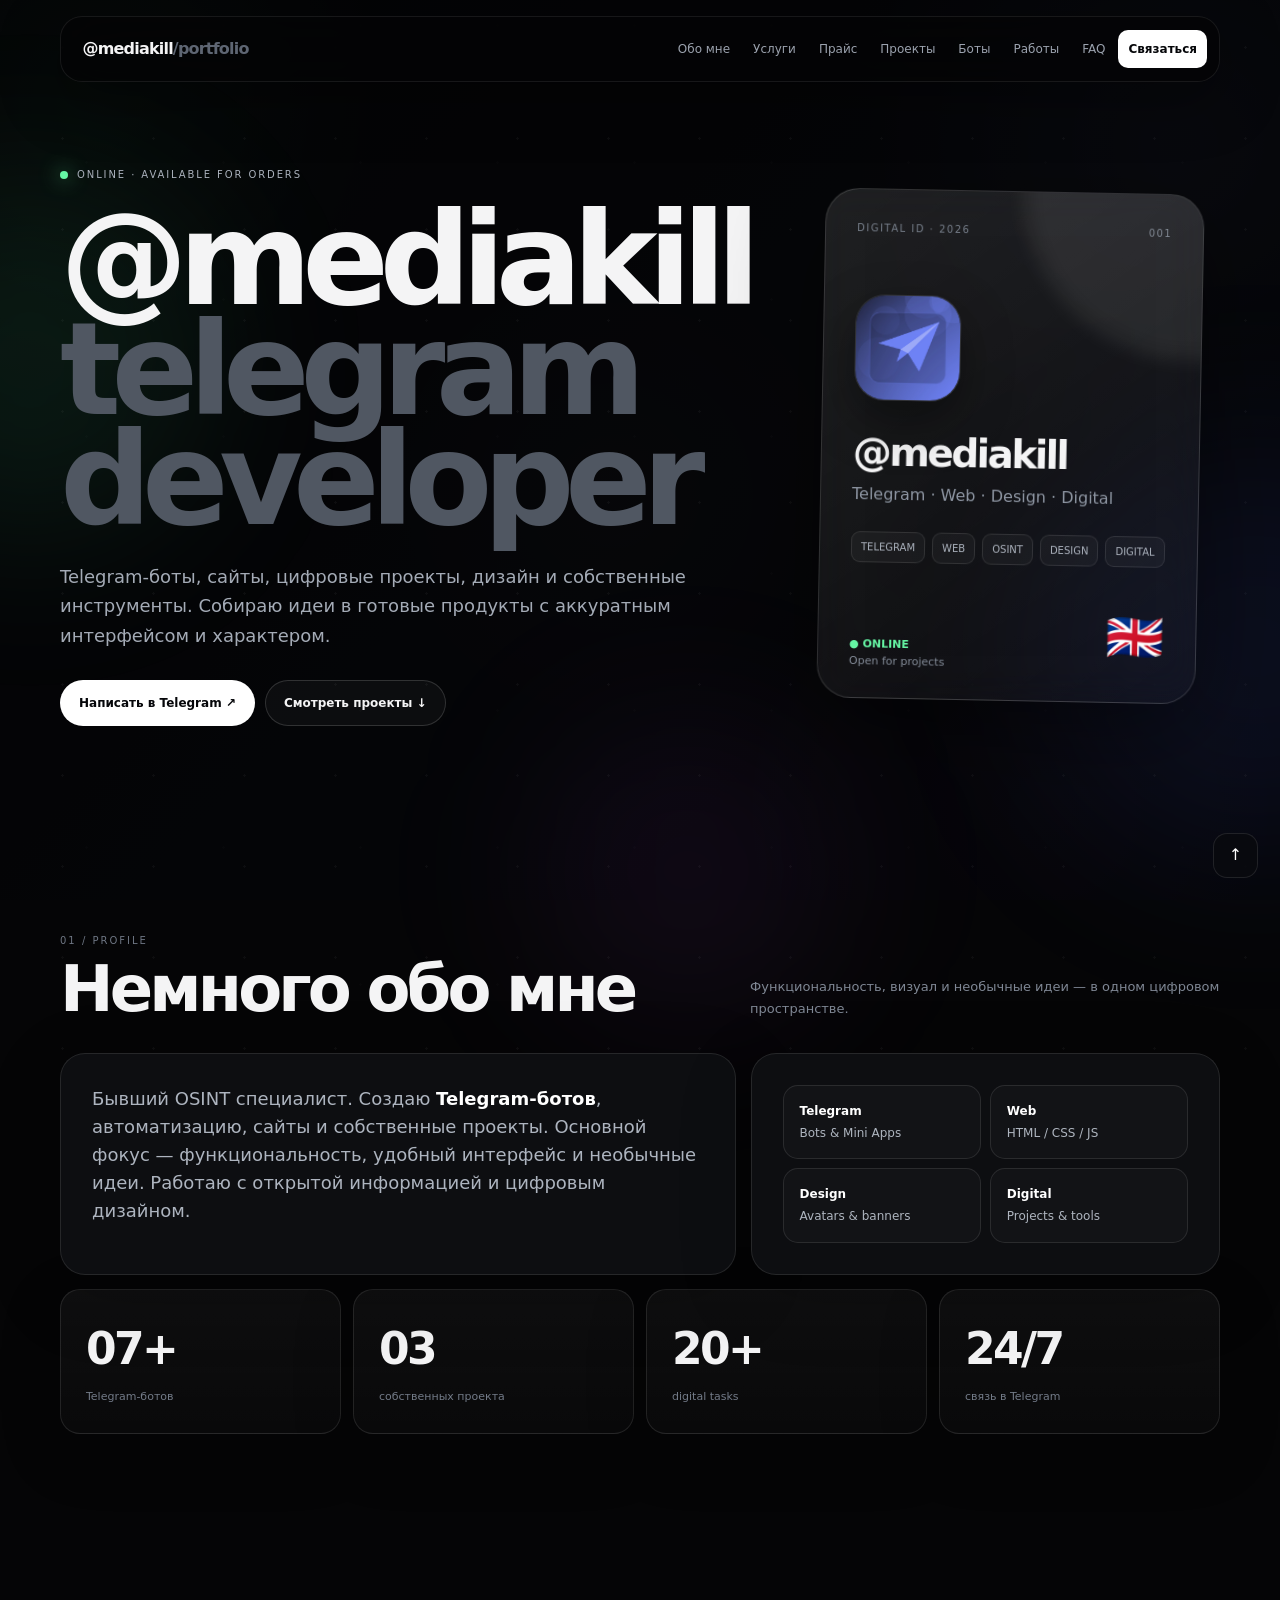
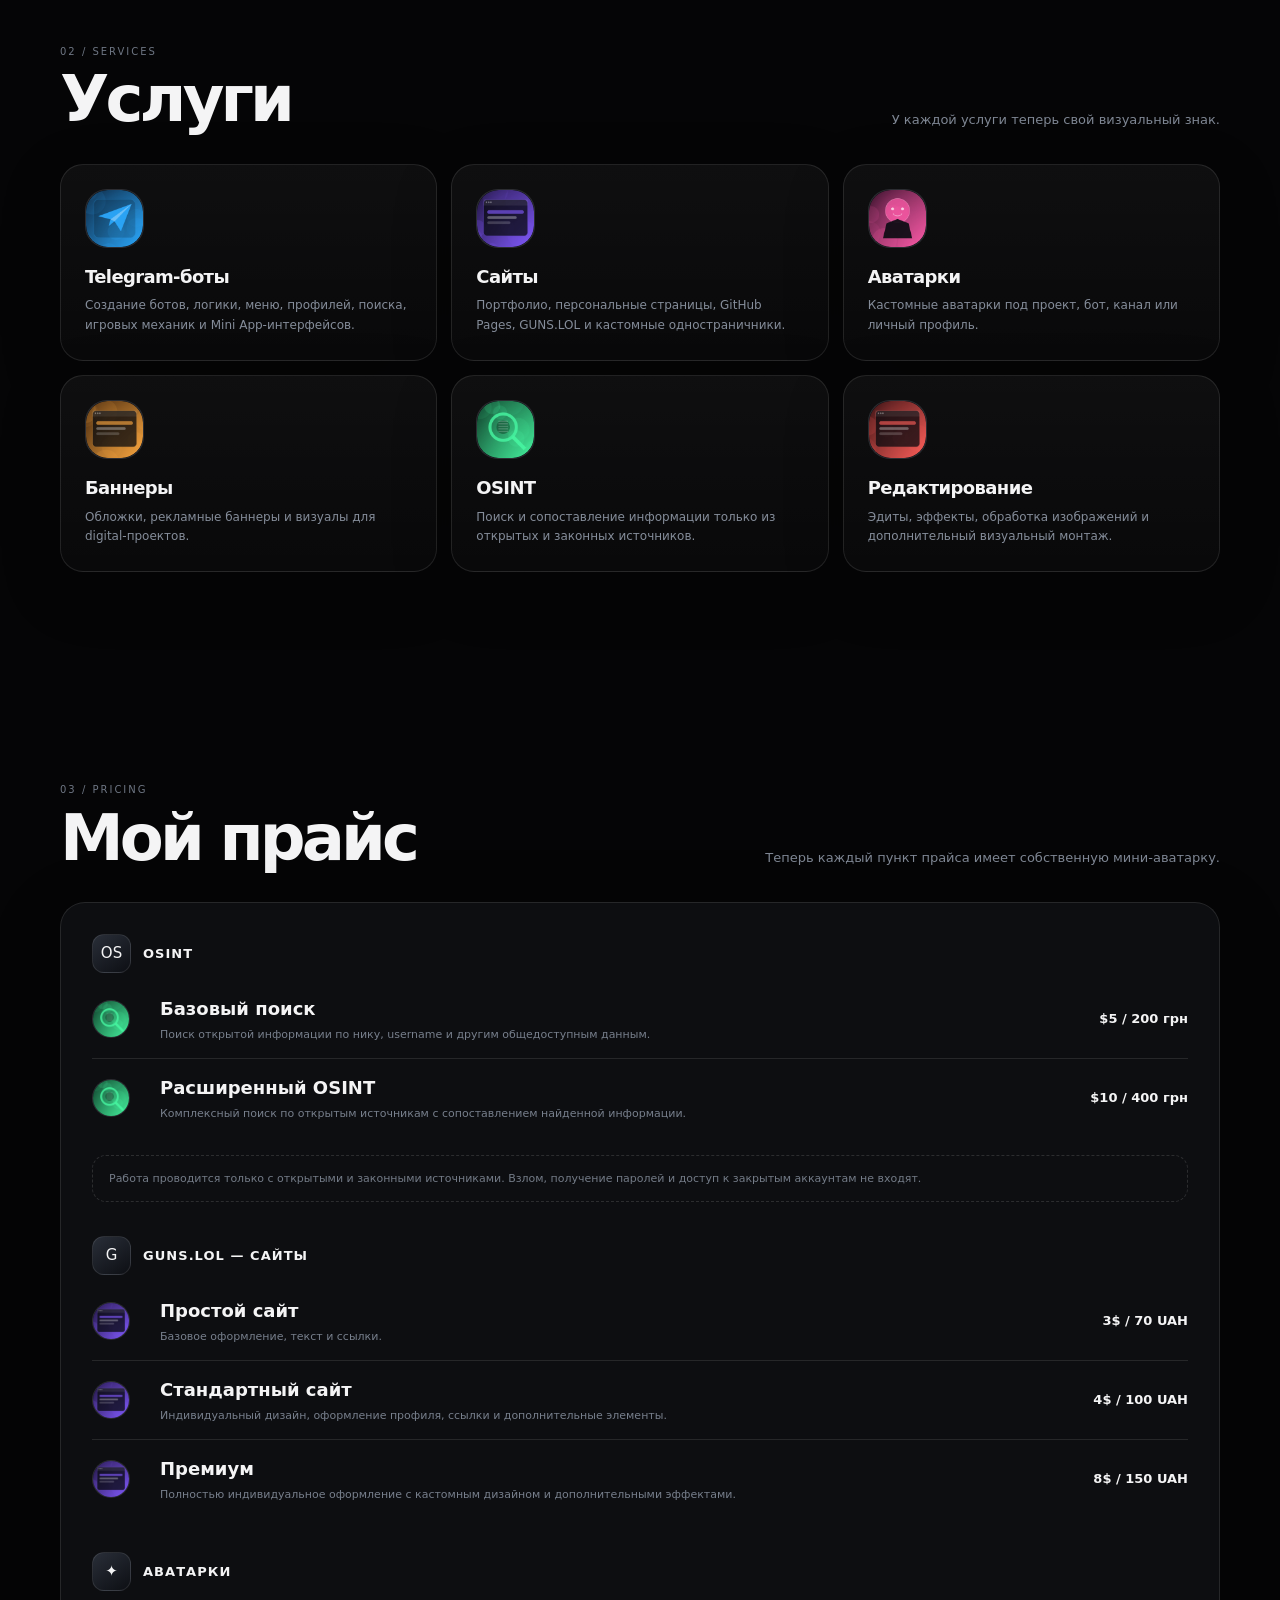
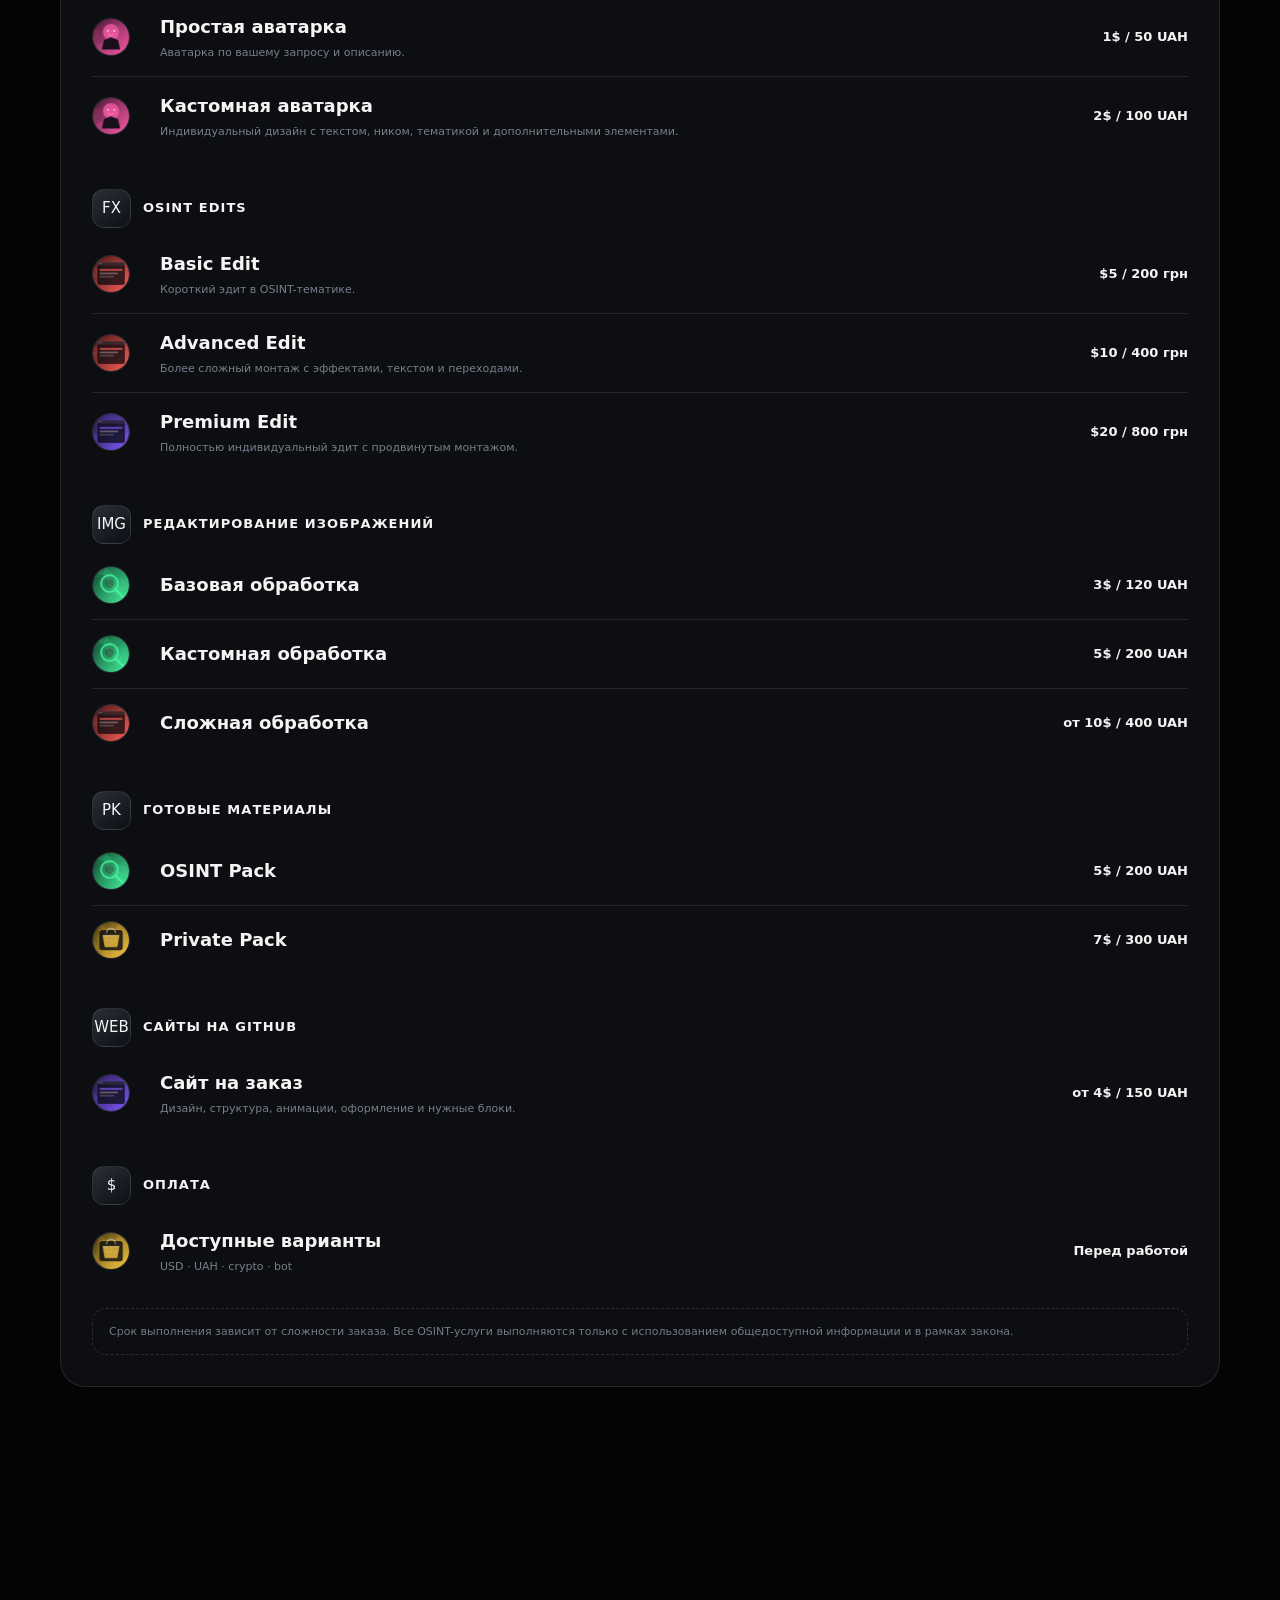
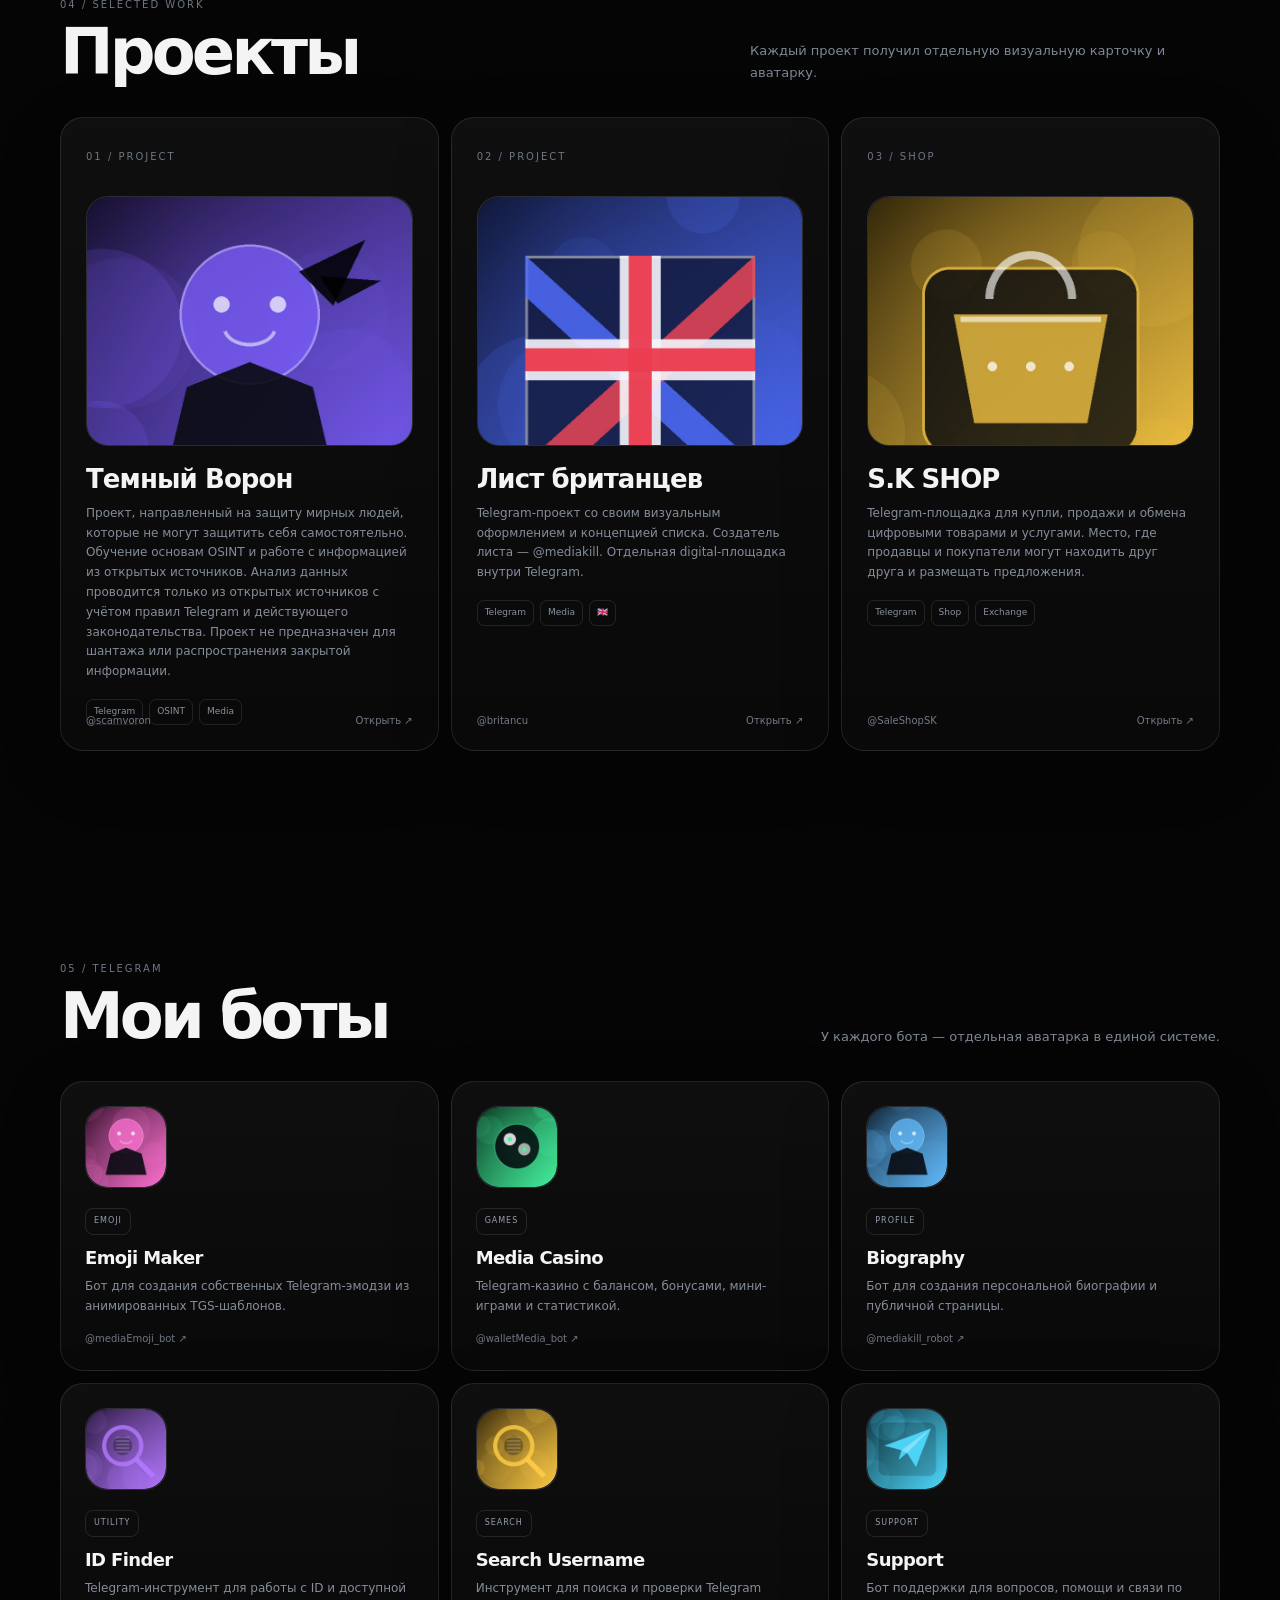
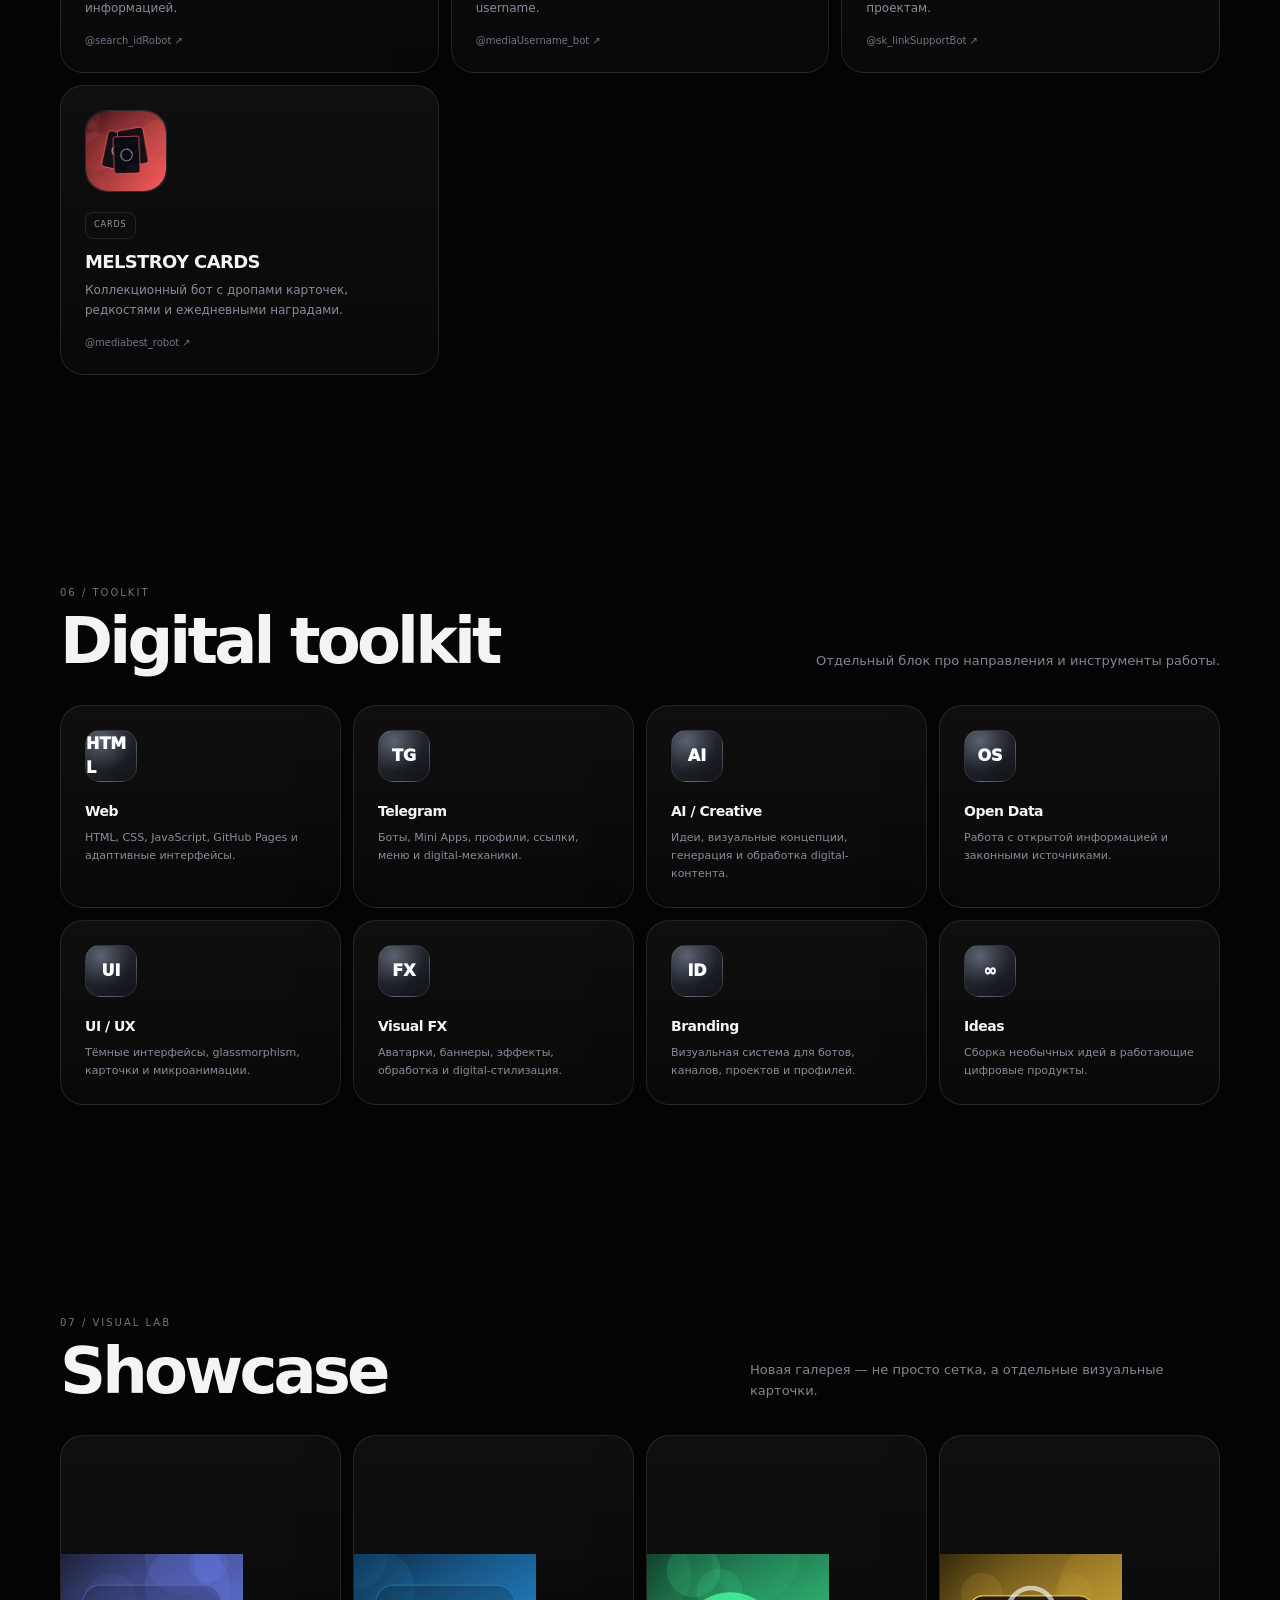
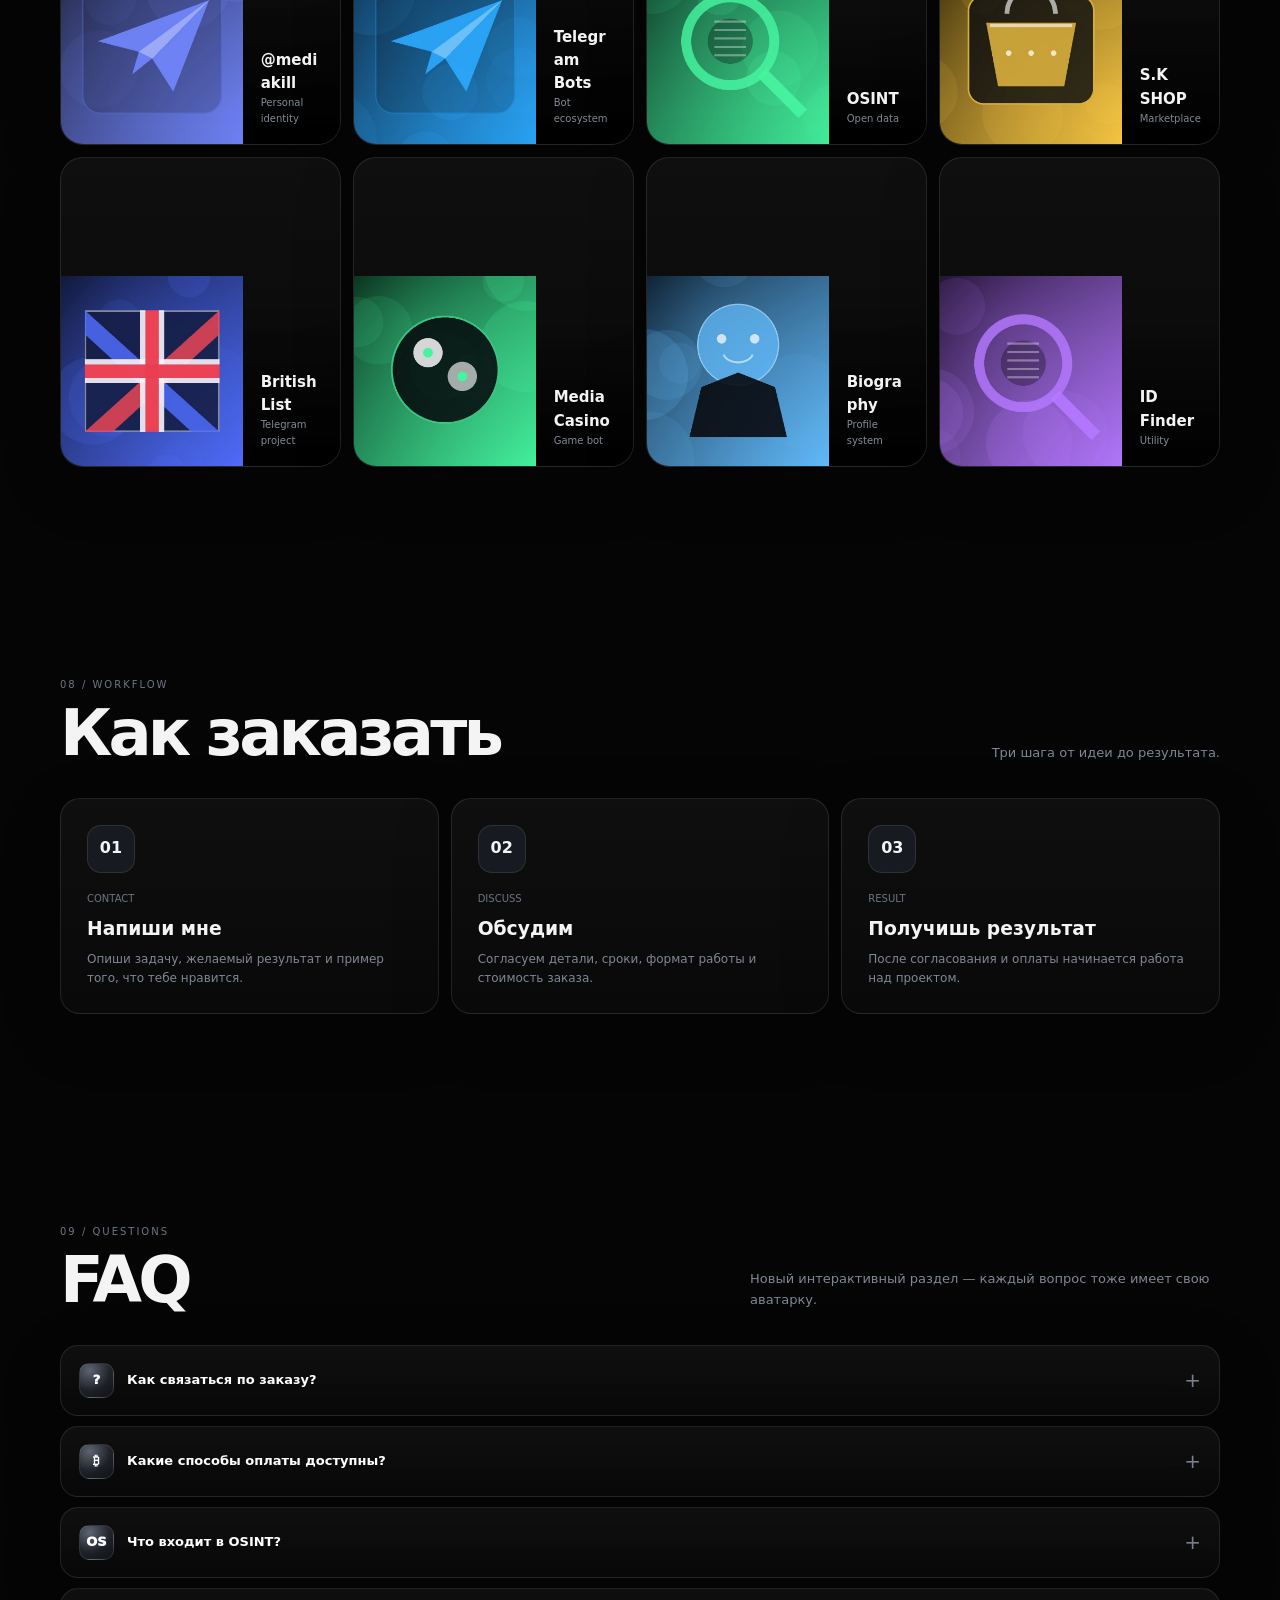
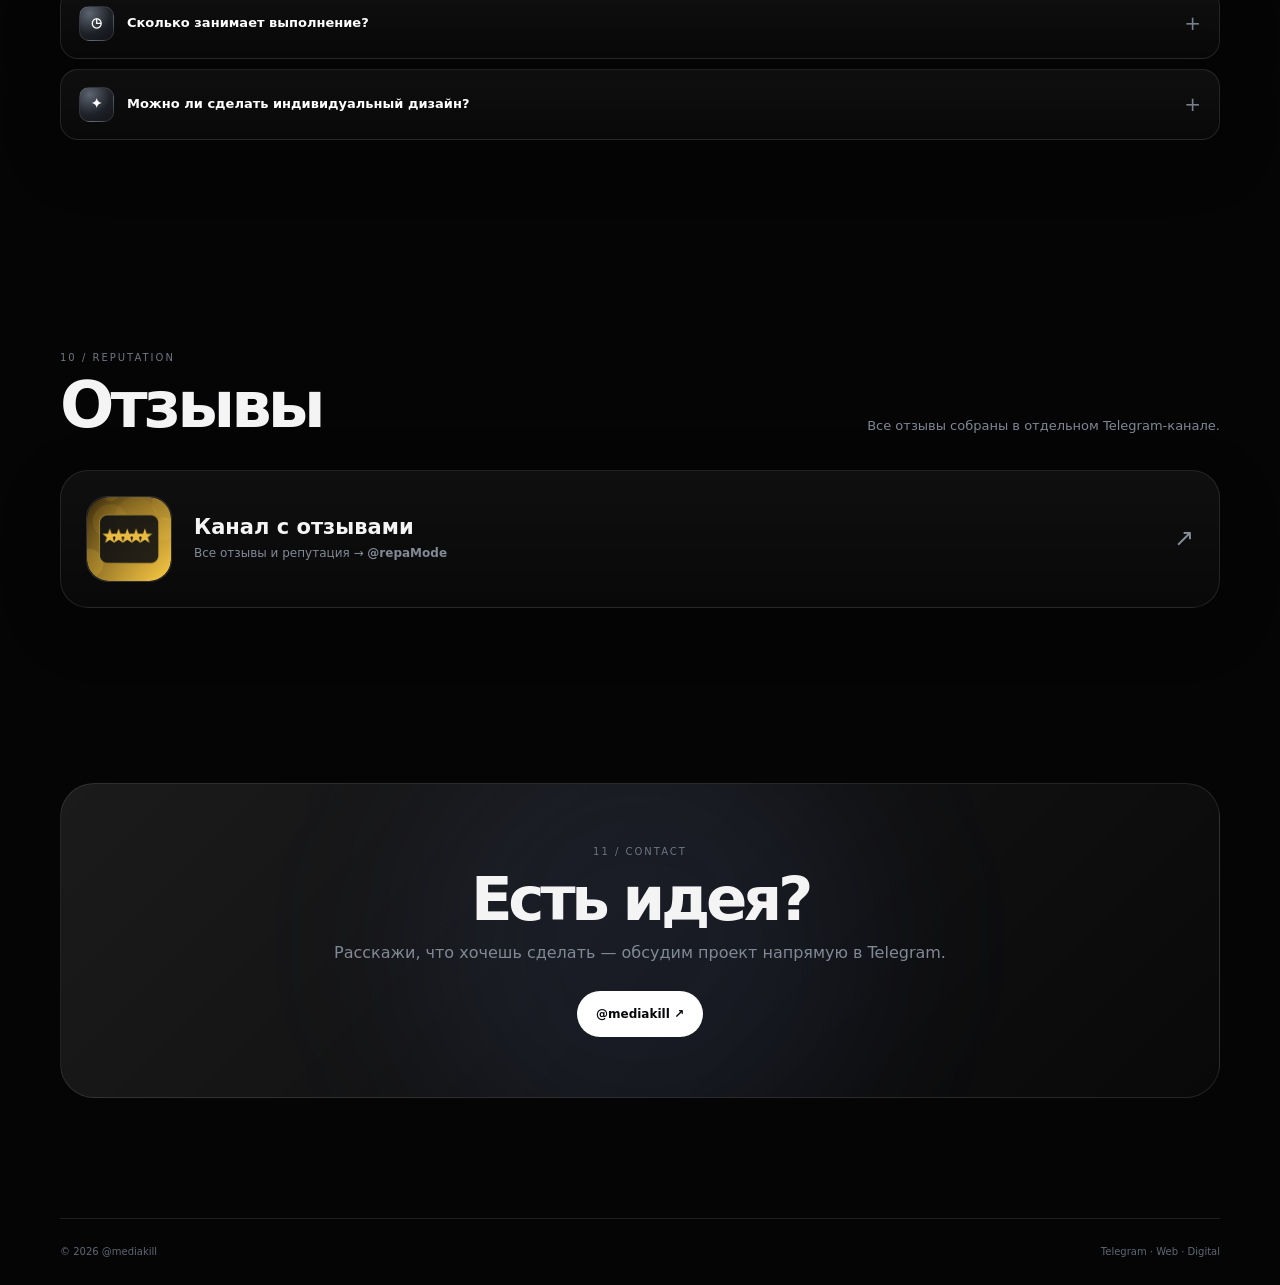
==== commit 38c0d6de: "Rename index-5.html to index.html" ====
--- a/index.html
+++ b/index.html
@@ -60,6 +60,54 @@
   .price-icon{width:38px;height:38px}
   .price-value{white-space:normal}
 }
+
+/* SOLUTIONS-STYLE OVERRIDE */
+:root{--bg:#050506;--card:#0d0e11;--line:rgba(255,255,255,.10);--muted:#8d9199;--text:#f4f4f5}
+body{background:#050506;color:var(--text);font-family:Inter,system-ui,-apple-system,BlinkMacSystemFont,"Segoe UI",sans-serif}
+body:before{opacity:.22}
+nav{background:rgba(5,5,6,.78)!important;border:1px solid rgba(255,255,255,.08)!important;backdrop-filter:blur(22px)}
+section{scroll-margin-top:100px}
+.hero{min-height:92vh;display:grid;align-items:center}
+.hero h1{font-size:clamp(58px,10vw,128px)!important;letter-spacing:-.075em!important;line-height:.86!important;max-width:900px}
+.hero p{max-width:650px!important;font-size:18px!important;line-height:1.65!important}
+.hero-actions{gap:10px}
+.btn{border-radius:999px!important}
+.section-head{display:flex;justify-content:space-between;align-items:end;gap:30px;margin-bottom:34px}
+.section-head h2{font-size:clamp(34px,5vw,68px)!important;letter-spacing:-.06em!important;line-height:.95!important}
+.section-head p{max-width:470px;line-height:1.65}
+.stats,.services,.price-grid,.project-grid,.bot-grid,.tool-grid,.gallery,.steps,.faq-grid{gap:12px!important}
+.stat,.service,.price-card,.project,.bot,.tool,.work,.step,.faq-item,.review-link{
+  border:1px solid var(--line)!important;background:linear-gradient(180deg,rgba(255,255,255,.045),rgba(255,255,255,.018))!important;
+  box-shadow:0 18px 60px rgba(0,0,0,.22)!important;
+}
+.stat{min-height:145px!important}
+.stat strong{font-size:44px!important}
+.project{min-height:500px!important}
+.project-avatar,.bot-avatar,.work-avatar,.review-avatar,.icon-avatar,.price-icon{border-radius:22px!important}
+.project-avatar{width:100%;height:250px!important}
+.project-avatar img{object-fit:cover!important}
+.bot{min-height:280px!important}
+.bot-avatar{width:82px!important;height:82px!important}
+.work{min-height:310px!important}
+.work-avatar{height:190px!important;inset:0!important;border-radius:0!important}
+.work-avatar img{border-radius:0!important}
+.price-card{padding:24px!important}
+.price-item{grid-template-columns:54px minmax(0,1fr) auto!important}
+.price-item h4{font-size:18px!important}
+.price-item p{max-width:650px}
+.price-value{white-space:nowrap}
+.review-link{padding:25px!important}
+footer{border-top:1px solid var(--line)}
+@media(max-width:760px){
+ .hero{min-height:78vh}
+ .hero h1{font-size:clamp(52px,17vw,90px)!important}
+ .section-head{display:block}
+ .section-head p{margin-top:15px}
+ .project-grid,.bot-grid,.gallery{grid-template-columns:1fr!important}
+ .project{min-height:auto!important}
+ .price-item{grid-template-columns:48px minmax(0,1fr)!important}
+ .price-value{grid-column:2!important;white-space:normal!important}
+}
 </style>
 </head>
 <body>
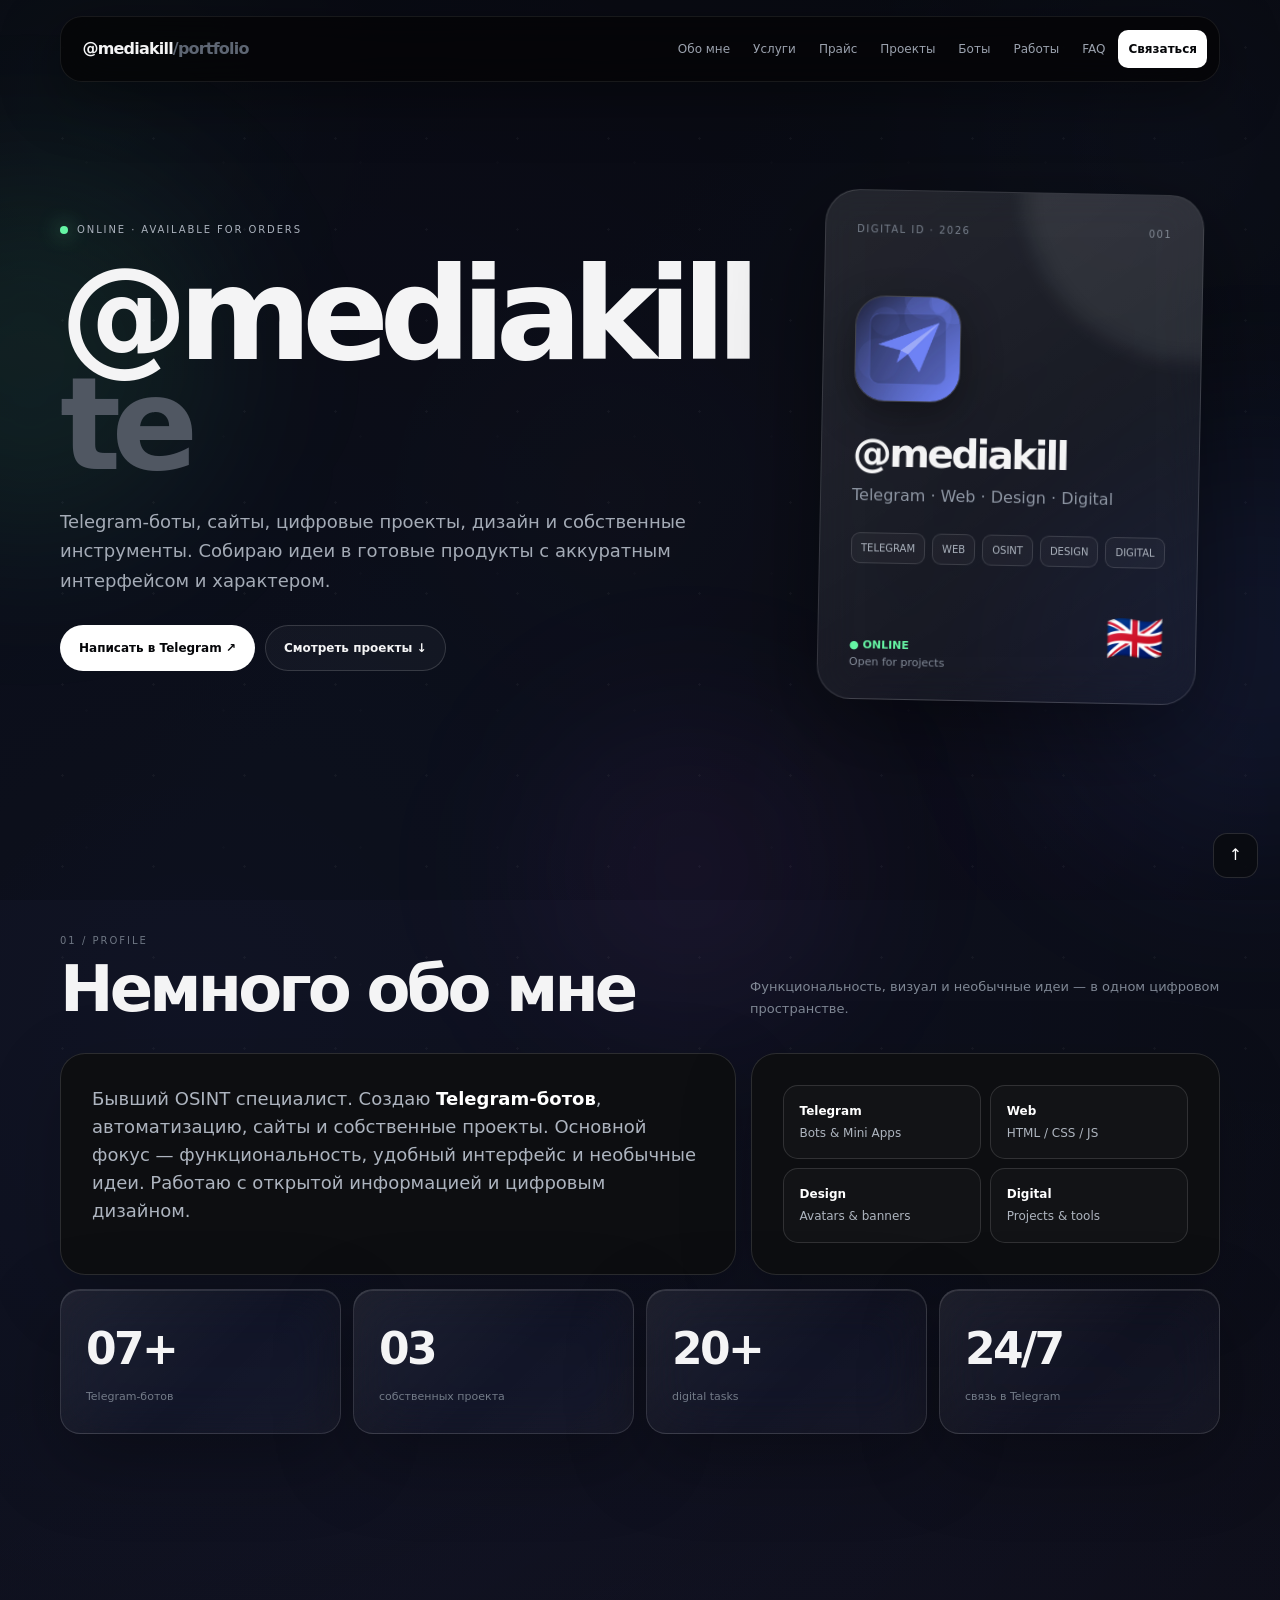
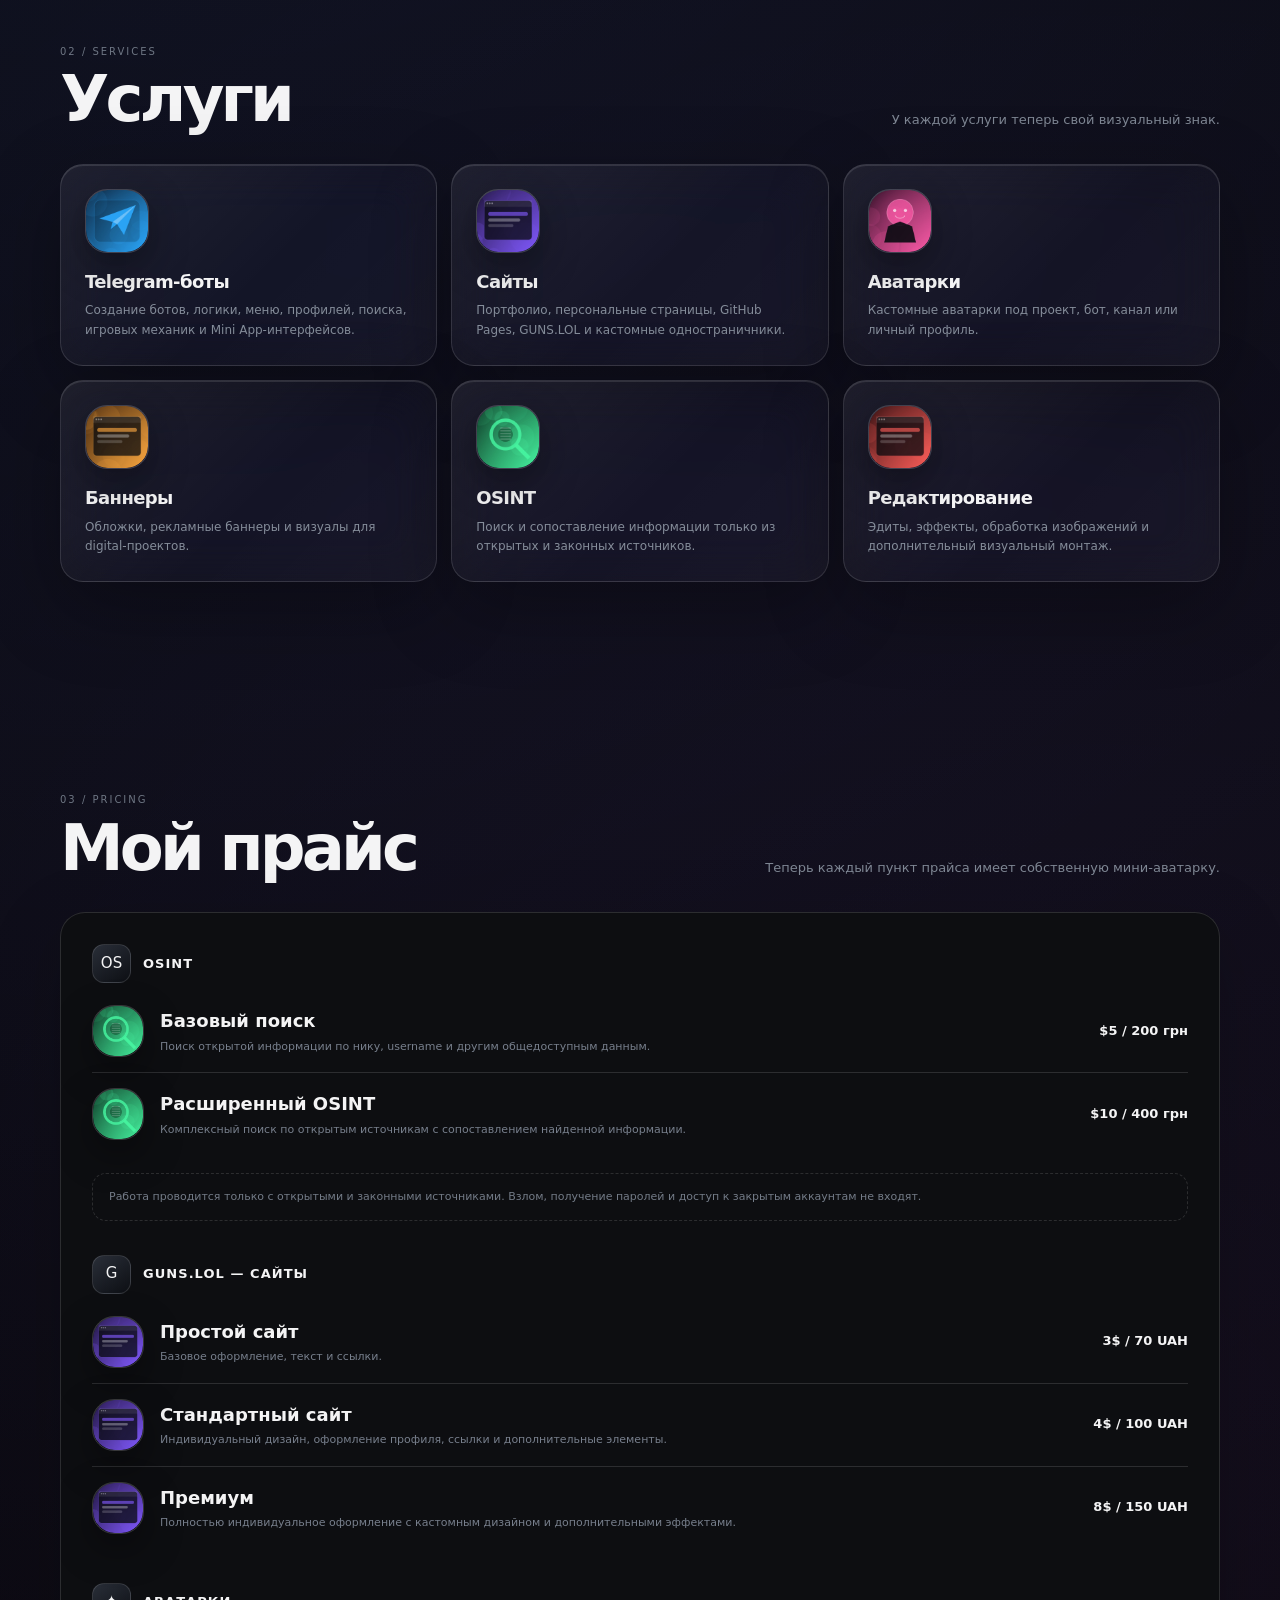
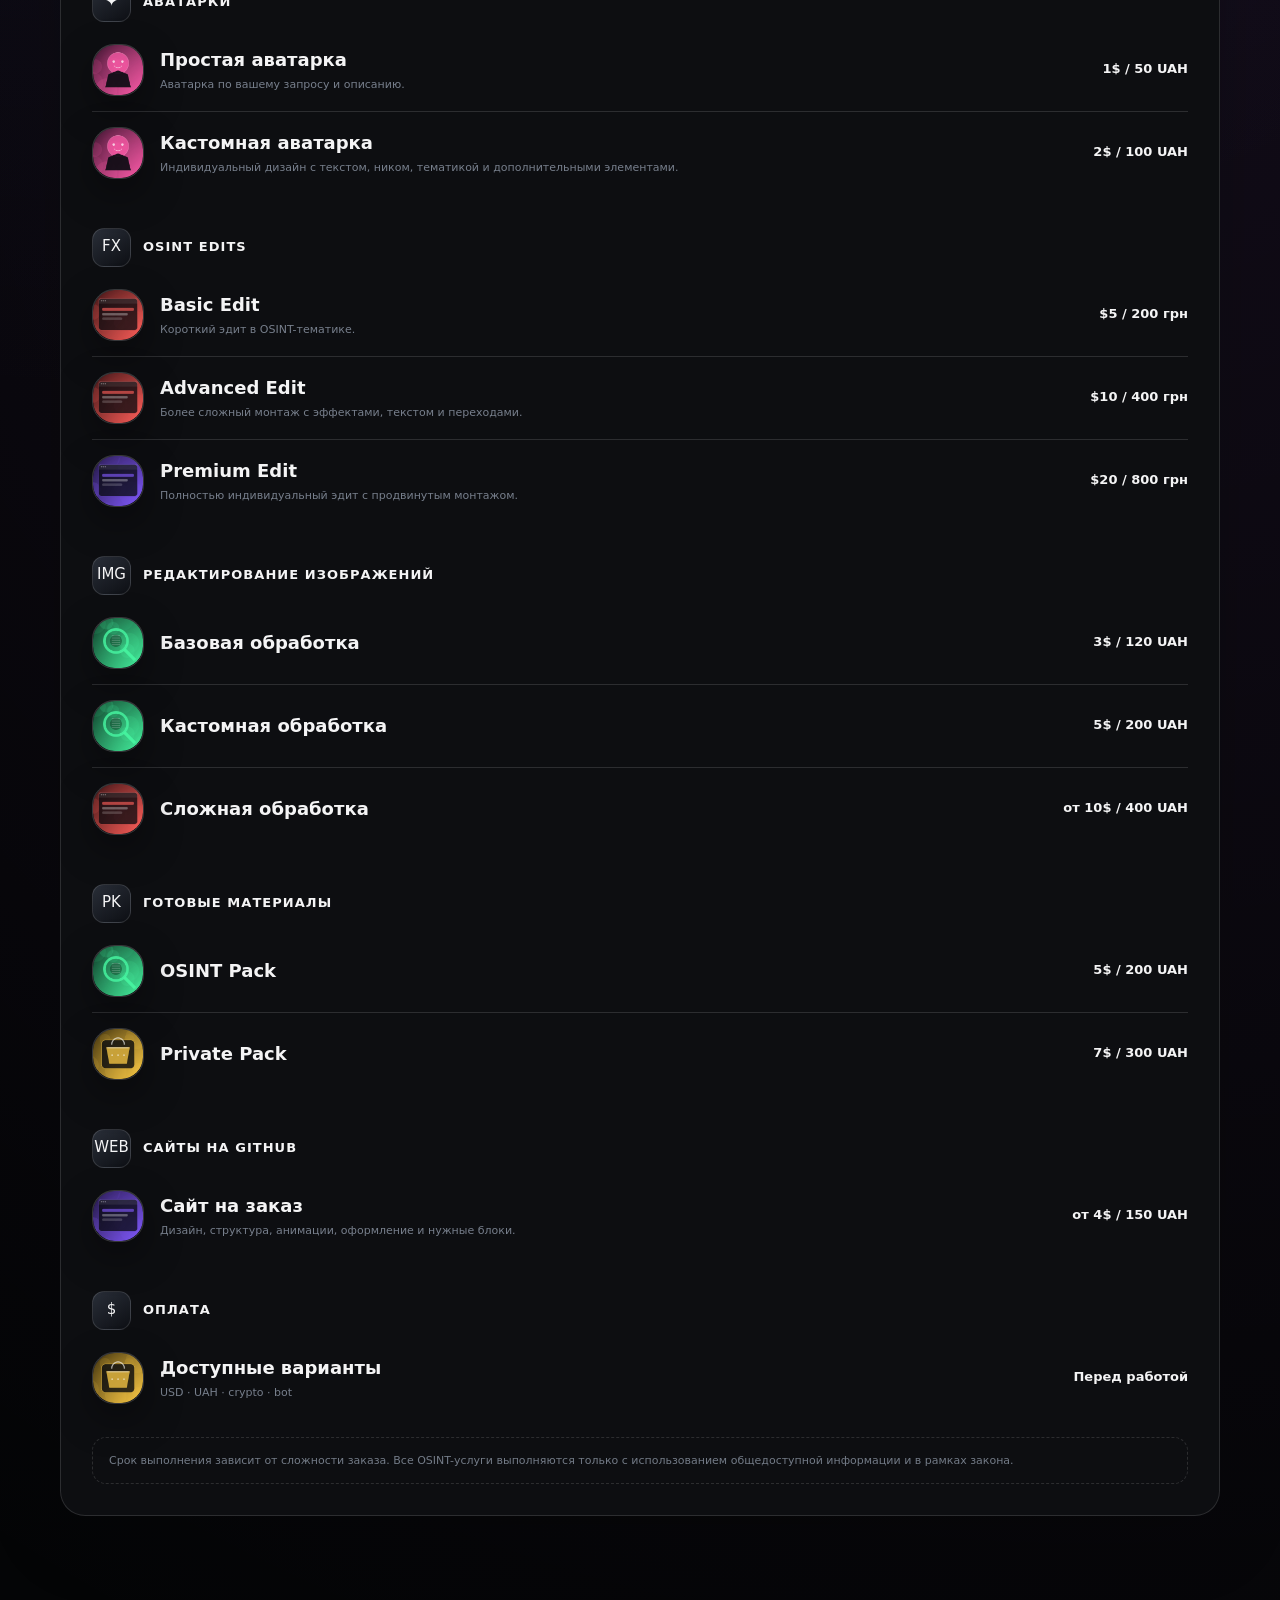
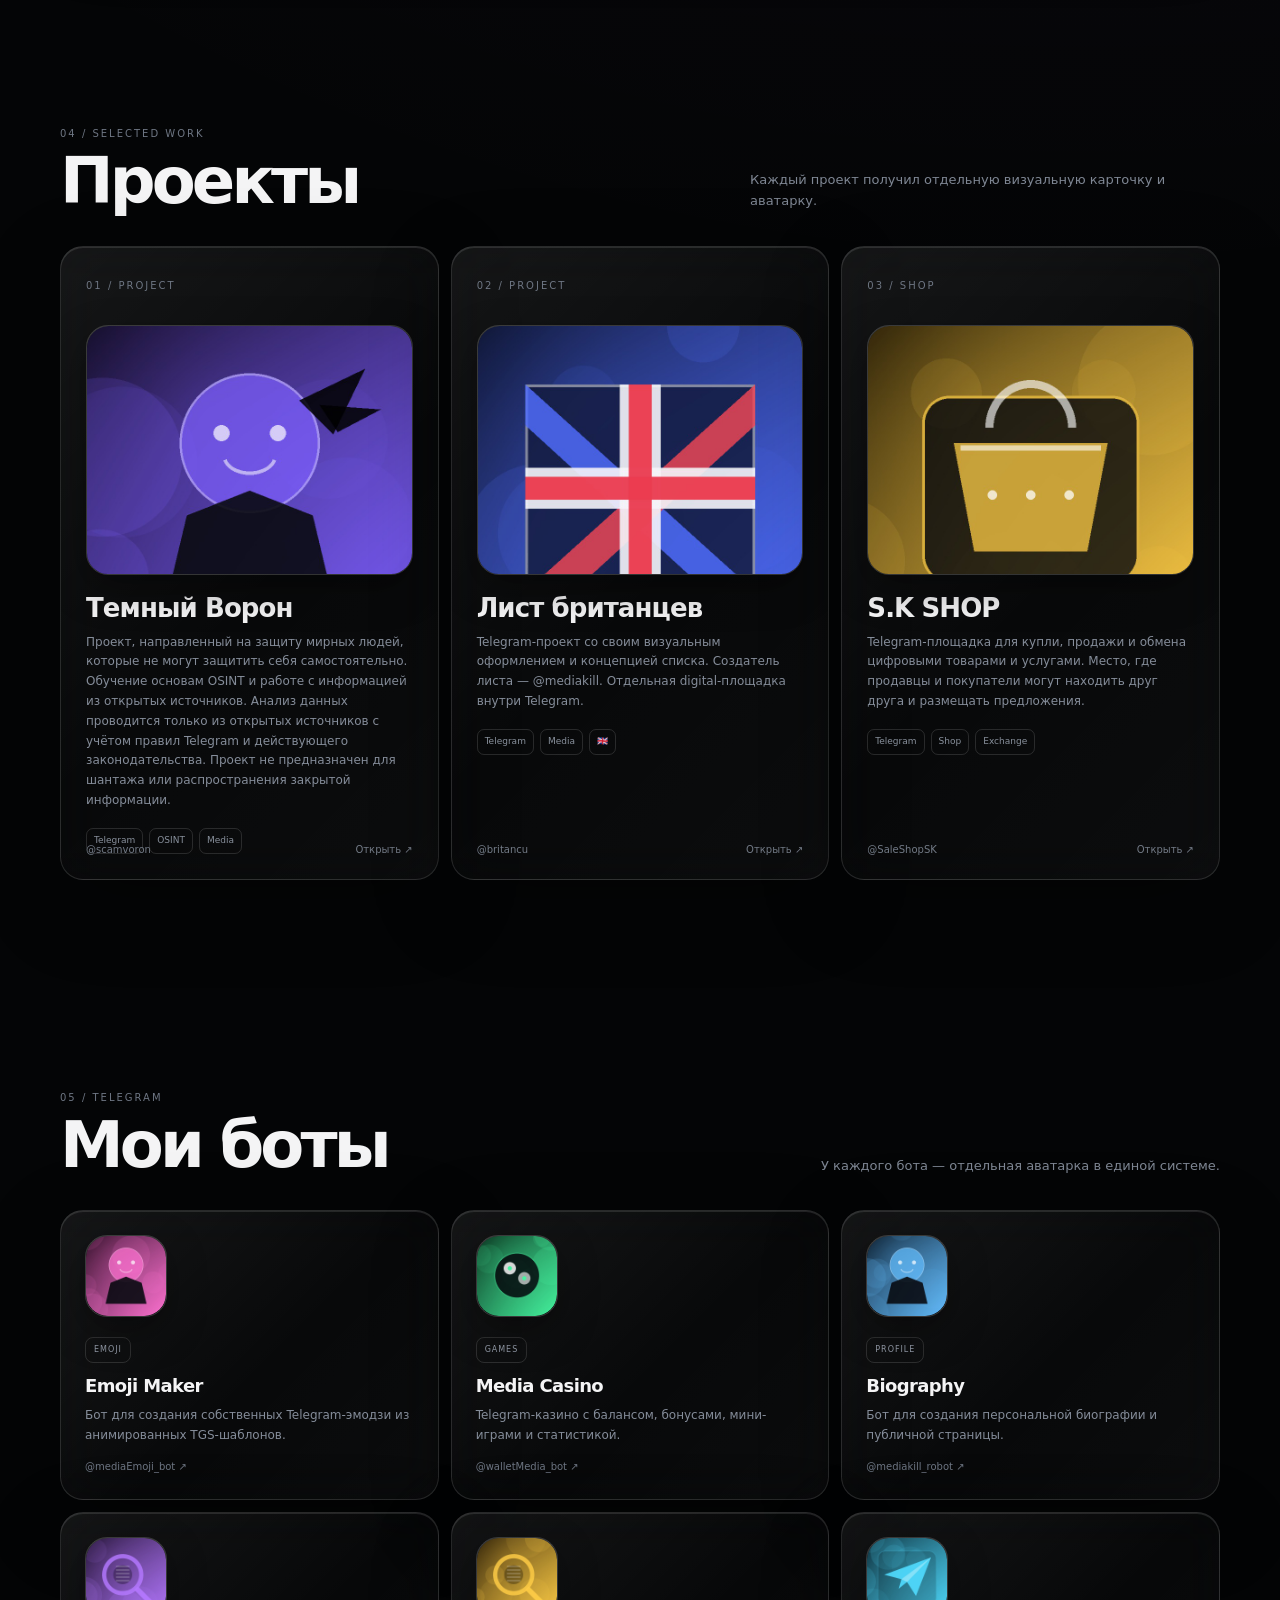
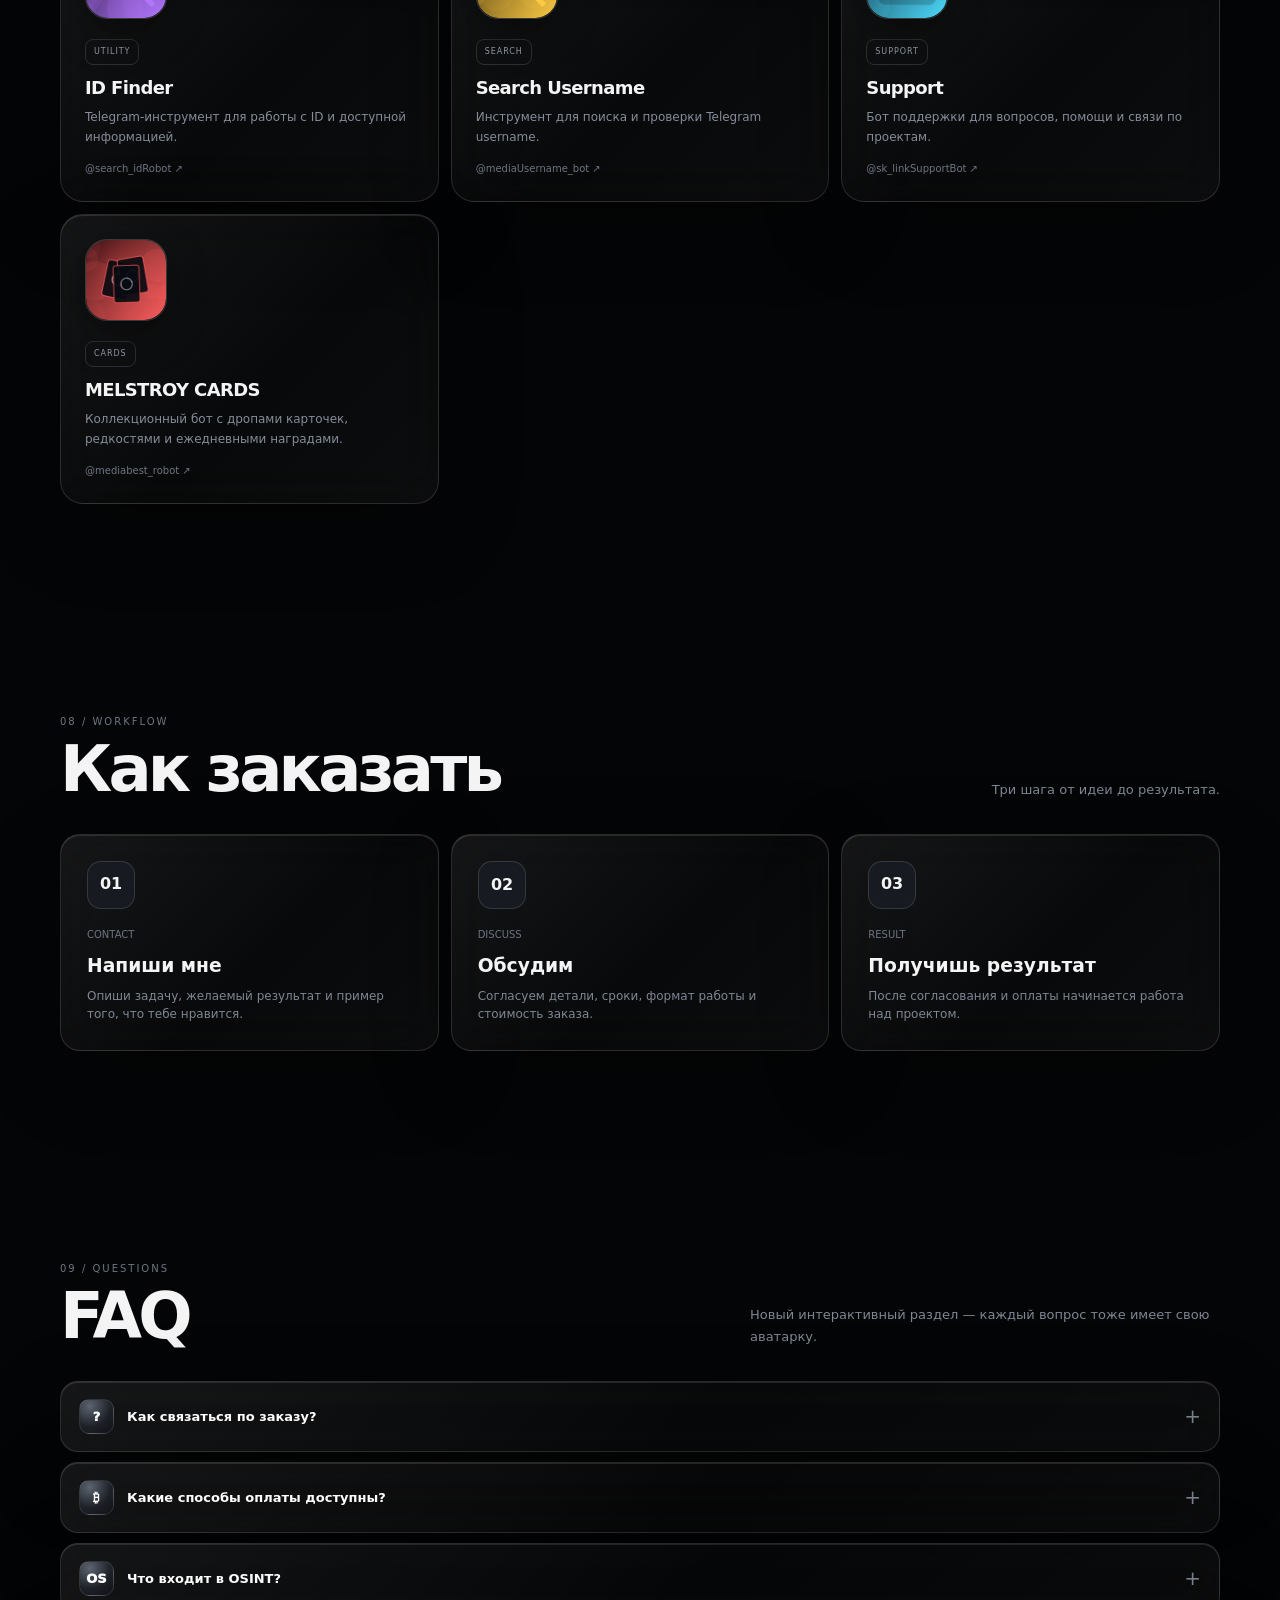
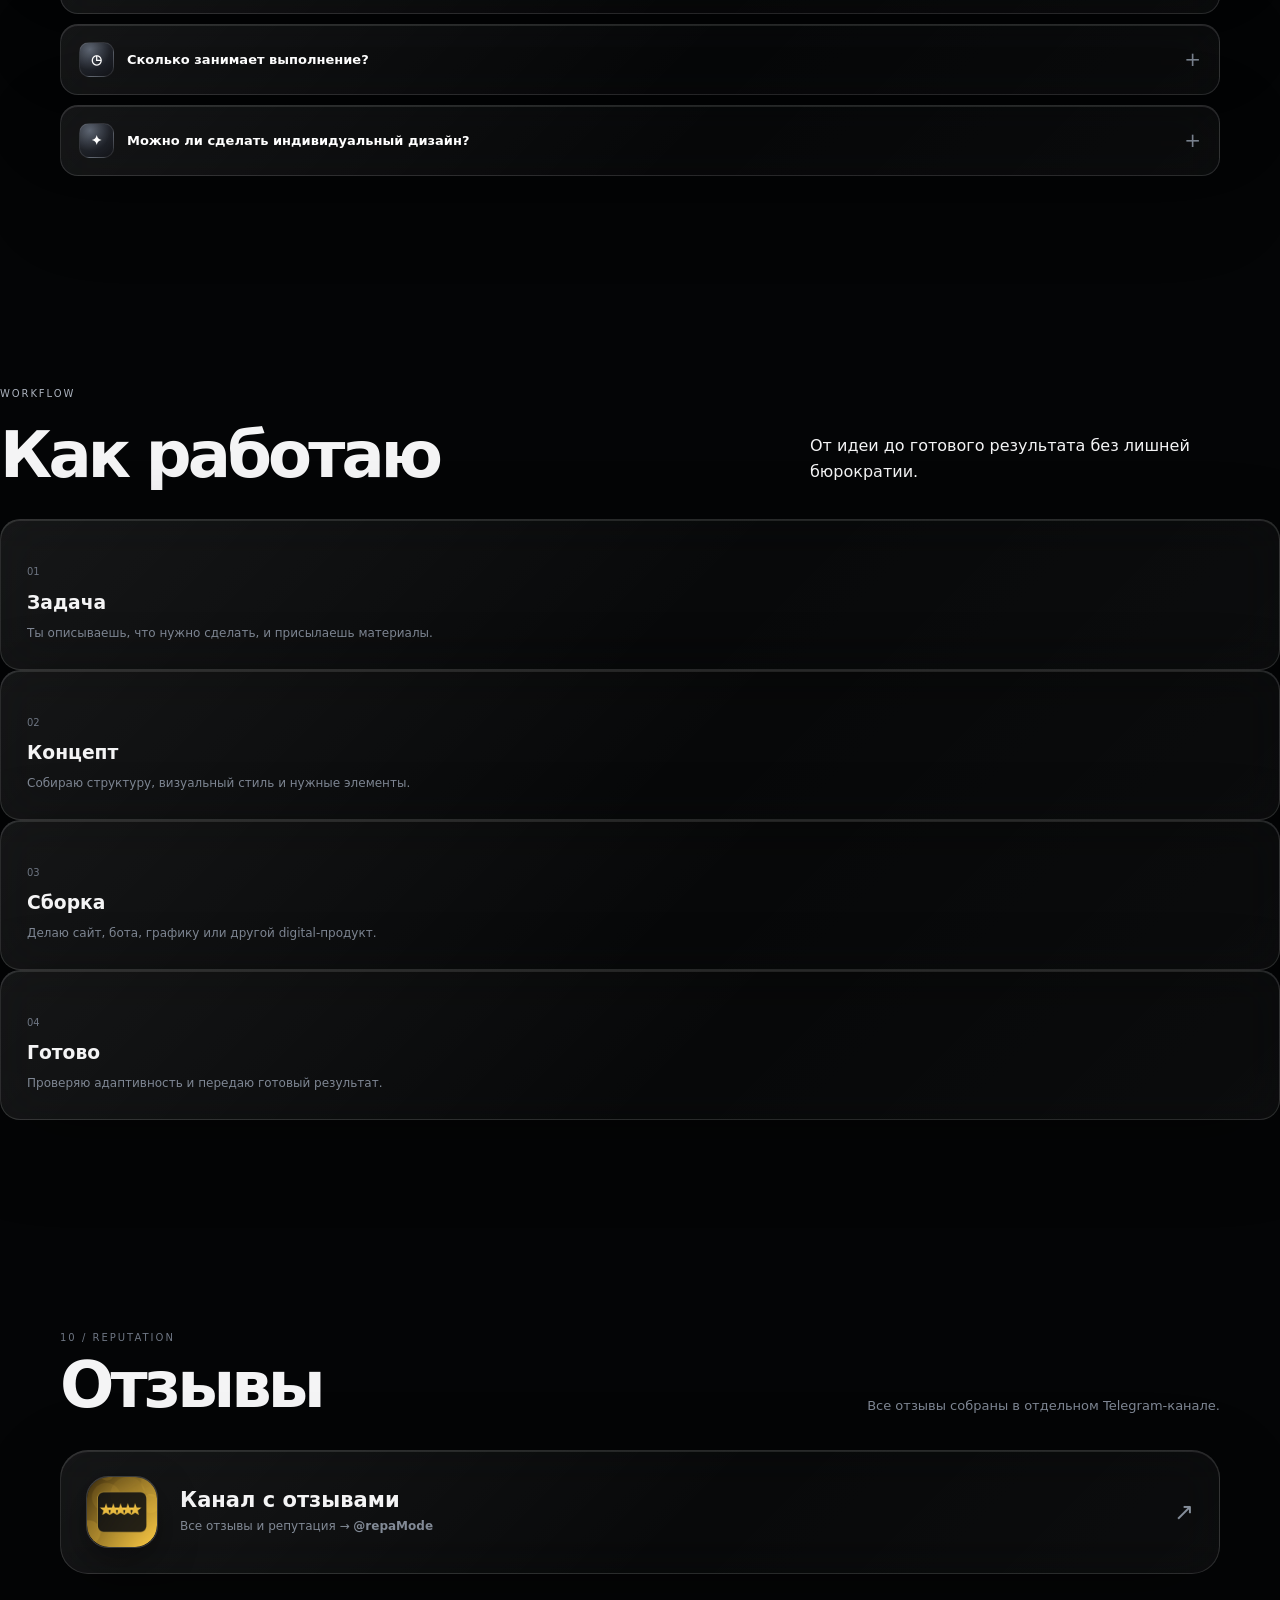
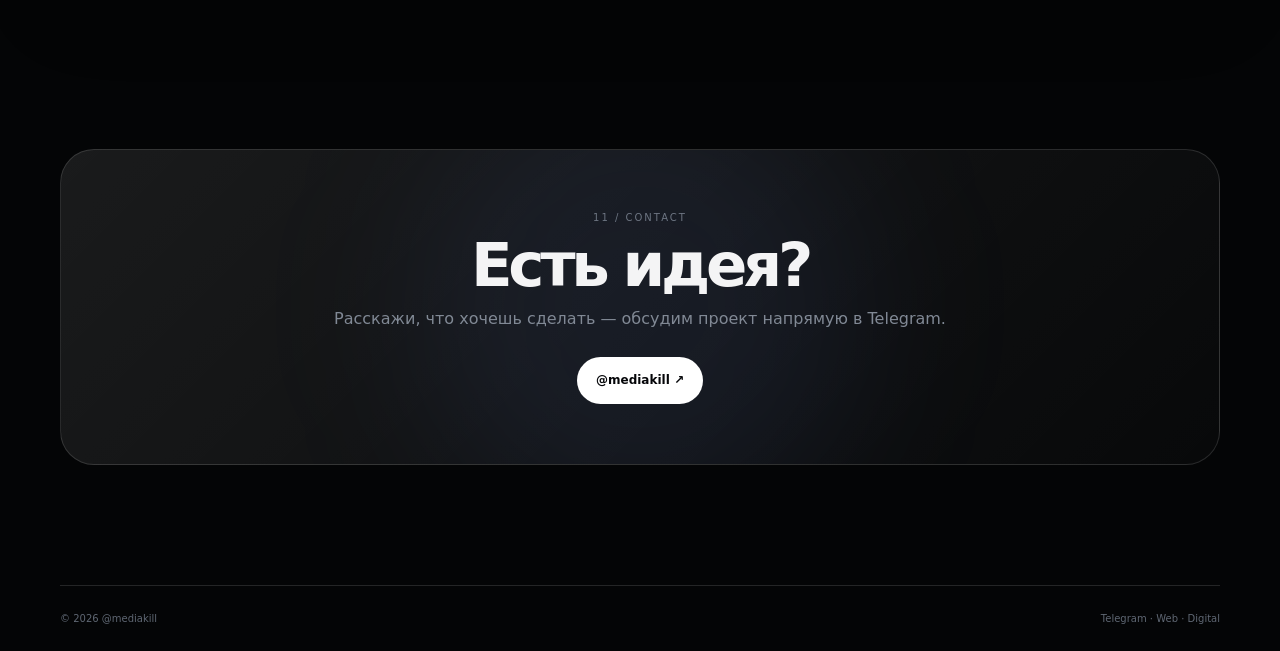
==== commit c798ed42: "Rename index_liquid_glass.html to index.html" ====
--- a/index.html
+++ b/index.html
@@ -109,7 +109,17 @@
  .price-value{grid-column:2!important;white-space:normal!important}
 }
 </style>
-</head>
+<style>
+:root{--glass:rgba(255,255,255,.055);--line:rgba(255,255,255,.13)}
+body{background:radial-gradient(circle at 15% 10%,rgba(105,125,255,.12),transparent 28%),radial-gradient(circle at 85% 30%,rgba(190,100,255,.08),transparent 28%),#040506!important}
+.stat,.service,.price-card,.project,.bot,.step,.faq-item,.review-link{background:linear-gradient(135deg,rgba(255,255,255,.075),rgba(255,255,255,.018) 55%,rgba(255,255,255,.035))!important;border:1px solid var(--line)!important;box-shadow:inset 0 1px 0 rgba(255,255,255,.11),0 25px 80px rgba(0,0,0,.3)!important;backdrop-filter:blur(24px) saturate(130%);-webkit-backdrop-filter:blur(24px) saturate(130%)}
+.image-avatar{overflow:hidden!important;padding:0!important;background:transparent!important;border:1px solid rgba(255,255,255,.17)!important;box-shadow:inset 0 1px 0 rgba(255,255,255,.18),0 14px 38px rgba(0,0,0,.38)!important}
+.image-avatar img{width:100%;height:100%;display:block;object-fit:cover}
+.project-avatar.image-avatar{height:250px!important}.bot-avatar.image-avatar{width:82px!important;height:82px!important}.icon-avatar.image-avatar{width:64px!important;height:64px!important}.price-icon.image-avatar{width:52px!important;height:52px!important}.review-avatar.image-avatar{width:72px!important;height:72px!important}
+.project-avatar.image-avatar img,.bot-avatar.image-avatar img,.icon-avatar.image-avatar img,.price-icon.image-avatar img,.review-avatar.image-avatar img{border-radius:inherit}
+.project:hover,.bot:hover,.service:hover,.price-card:hover,.step:hover,.review-link:hover{transform:translateY(-5px);border-color:rgba(255,255,255,.24)!important}
+@media(max-width:700px){.project-avatar.image-avatar{height:210px!important}.price-item{grid-template-columns:48px minmax(0,1fr)!important}.price-value{grid-column:2!important;white-space:normal!important}}
+</style></head>
 <body>
 <div class="orb o1"></div><div class="orb o2"></div><div class="orb o3"></div>
 
@@ -185,29 +195,9 @@
 <a class="bot" href="https://t.me/mediabest_robot" target="_blank"><div class="bot-avatar image-avatar"><img src="[data-uri]" alt="MELSTROY CARDS"></div><span class="badge">Cards</span><h3>MELSTROY CARDS</h3><p>Коллекционный бот с дропами карточек, редкостями и ежедневными наградами.</p><div class="bot-user">@mediabest_robot ↗</div></a>
 </div></div></section>
 
-<section class="section reveal"><div class="container"><div class="section-head"><div><div class="kicker">06 / toolkit</div><h2>Digital toolkit</h2></div><p class="lead">Отдельный блок про направления и инструменты работы.</p></div>
-<div class="tool-grid">
-<div class="tool"><div class="tool-icon">HTML</div><h3>Web</h3><p>HTML, CSS, JavaScript, GitHub Pages и адаптивные интерфейсы.</p></div>
-<div class="tool"><div class="tool-icon">TG</div><h3>Telegram</h3><p>Боты, Mini Apps, профили, ссылки, меню и digital-механики.</p></div>
-<div class="tool"><div class="tool-icon">AI</div><h3>AI / Creative</h3><p>Идеи, визуальные концепции, генерация и обработка digital-контента.</p></div>
-<div class="tool"><div class="tool-icon">OS</div><h3>Open Data</h3><p>Работа с открытой информацией и законными источниками.</p></div>
-<div class="tool"><div class="tool-icon">UI</div><h3>UI / UX</h3><p>Тёмные интерфейсы, glassmorphism, карточки и микроанимации.</p></div>
-<div class="tool"><div class="tool-icon">FX</div><h3>Visual FX</h3><p>Аватарки, баннеры, эффекты, обработка и digital-стилизация.</p></div>
-<div class="tool"><div class="tool-icon">ID</div><h3>Branding</h3><p>Визуальная система для ботов, каналов, проектов и профилей.</p></div>
-<div class="tool"><div class="tool-icon">∞</div><h3>Ideas</h3><p>Сборка необычных идей в работающие цифровые продукты.</p></div>
-</div></div></section>
-
-<section class="section reveal" id="works"><div class="container"><div class="section-head"><div><div class="kicker">07 / visual lab</div><h2>Showcase</h2></div><p class="lead">Новая галерея — не просто сетка, а отдельные визуальные карточки.</p></div>
-<div class="gallery">
-<div class="work"><div class="work-avatar image-avatar"><img src="[data-uri]" alt="@mediakill"></div><div class="work-overlay"><h3>@mediakill</h3><p>Personal identity</p></div></div>
-<div class="work"><div class="work-avatar image-avatar"><img src="[data-uri]" alt="Telegram Bots"></div><div class="work-overlay"><h3>Telegram Bots</h3><p>Bot ecosystem</p></div></div>
-<div class="work"><div class="work-avatar image-avatar"><img src="[data-uri]" alt="OSINT"></div><div class="work-overlay"><h3>OSINT</h3><p>Open data</p></div></div>
-<div class="work"><div class="work-avatar image-avatar"><img src="[data-uri]" alt="S.K SHOP"></div><div class="work-overlay"><h3>S.K SHOP</h3><p>Marketplace</p></div></div>
-<div class="work"><div class="work-avatar image-avatar"><img src="[data-uri]" alt="British List"></div><div class="work-overlay"><h3>British List</h3><p>Telegram project</p></div></div>
-<div class="work"><div class="work-avatar image-avatar"><img src="[data-uri]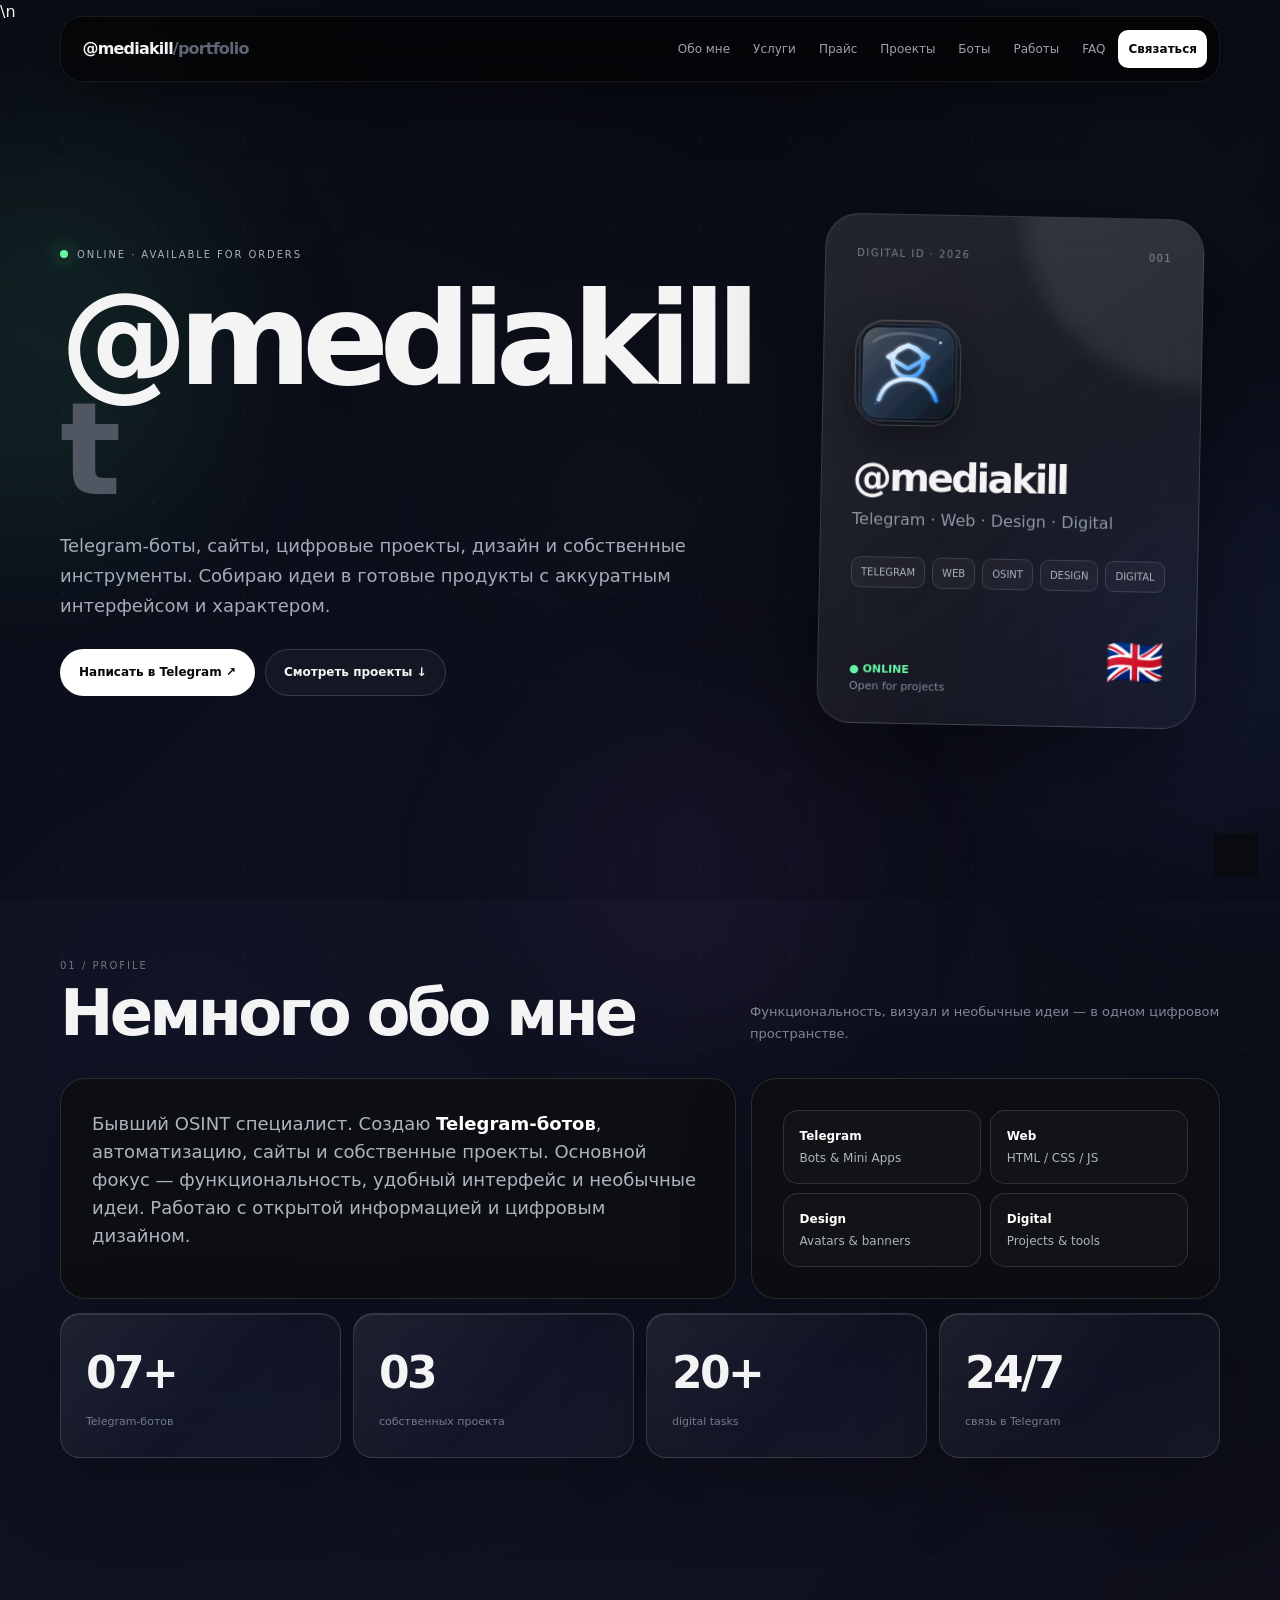
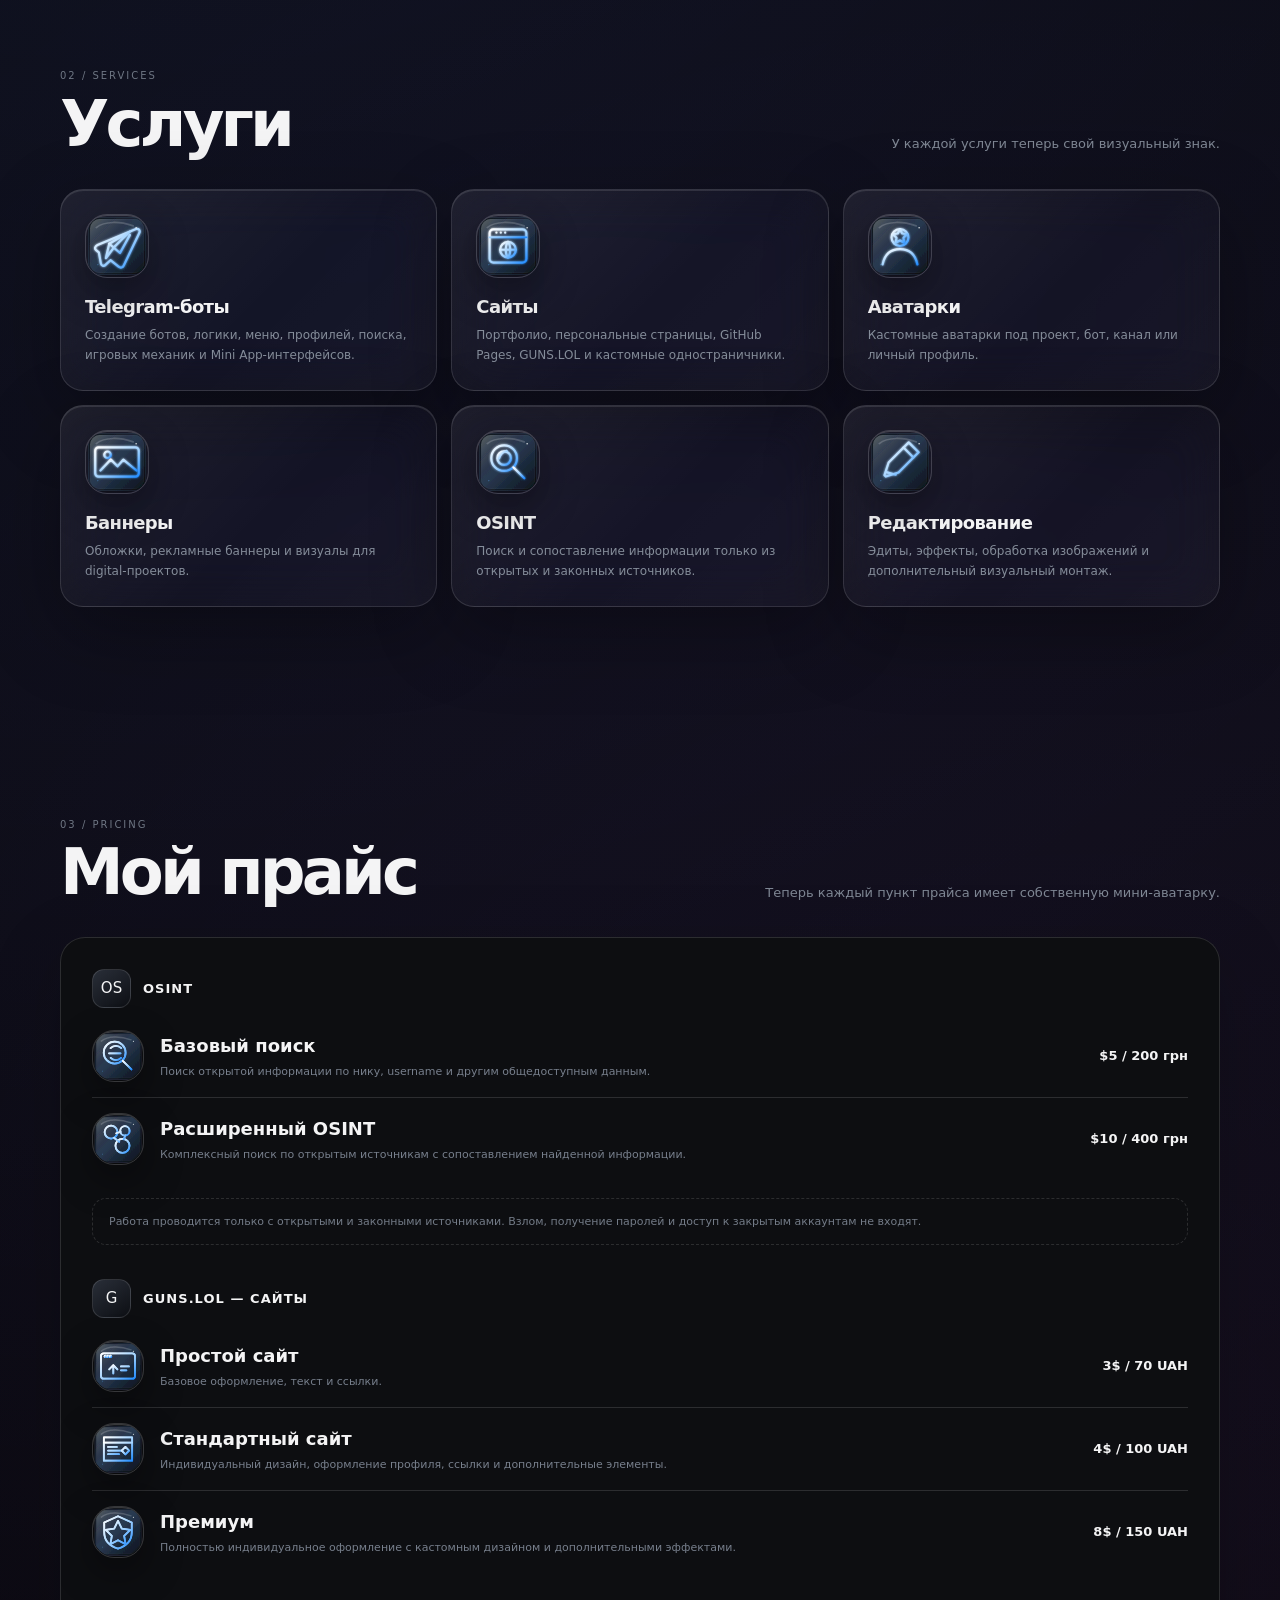
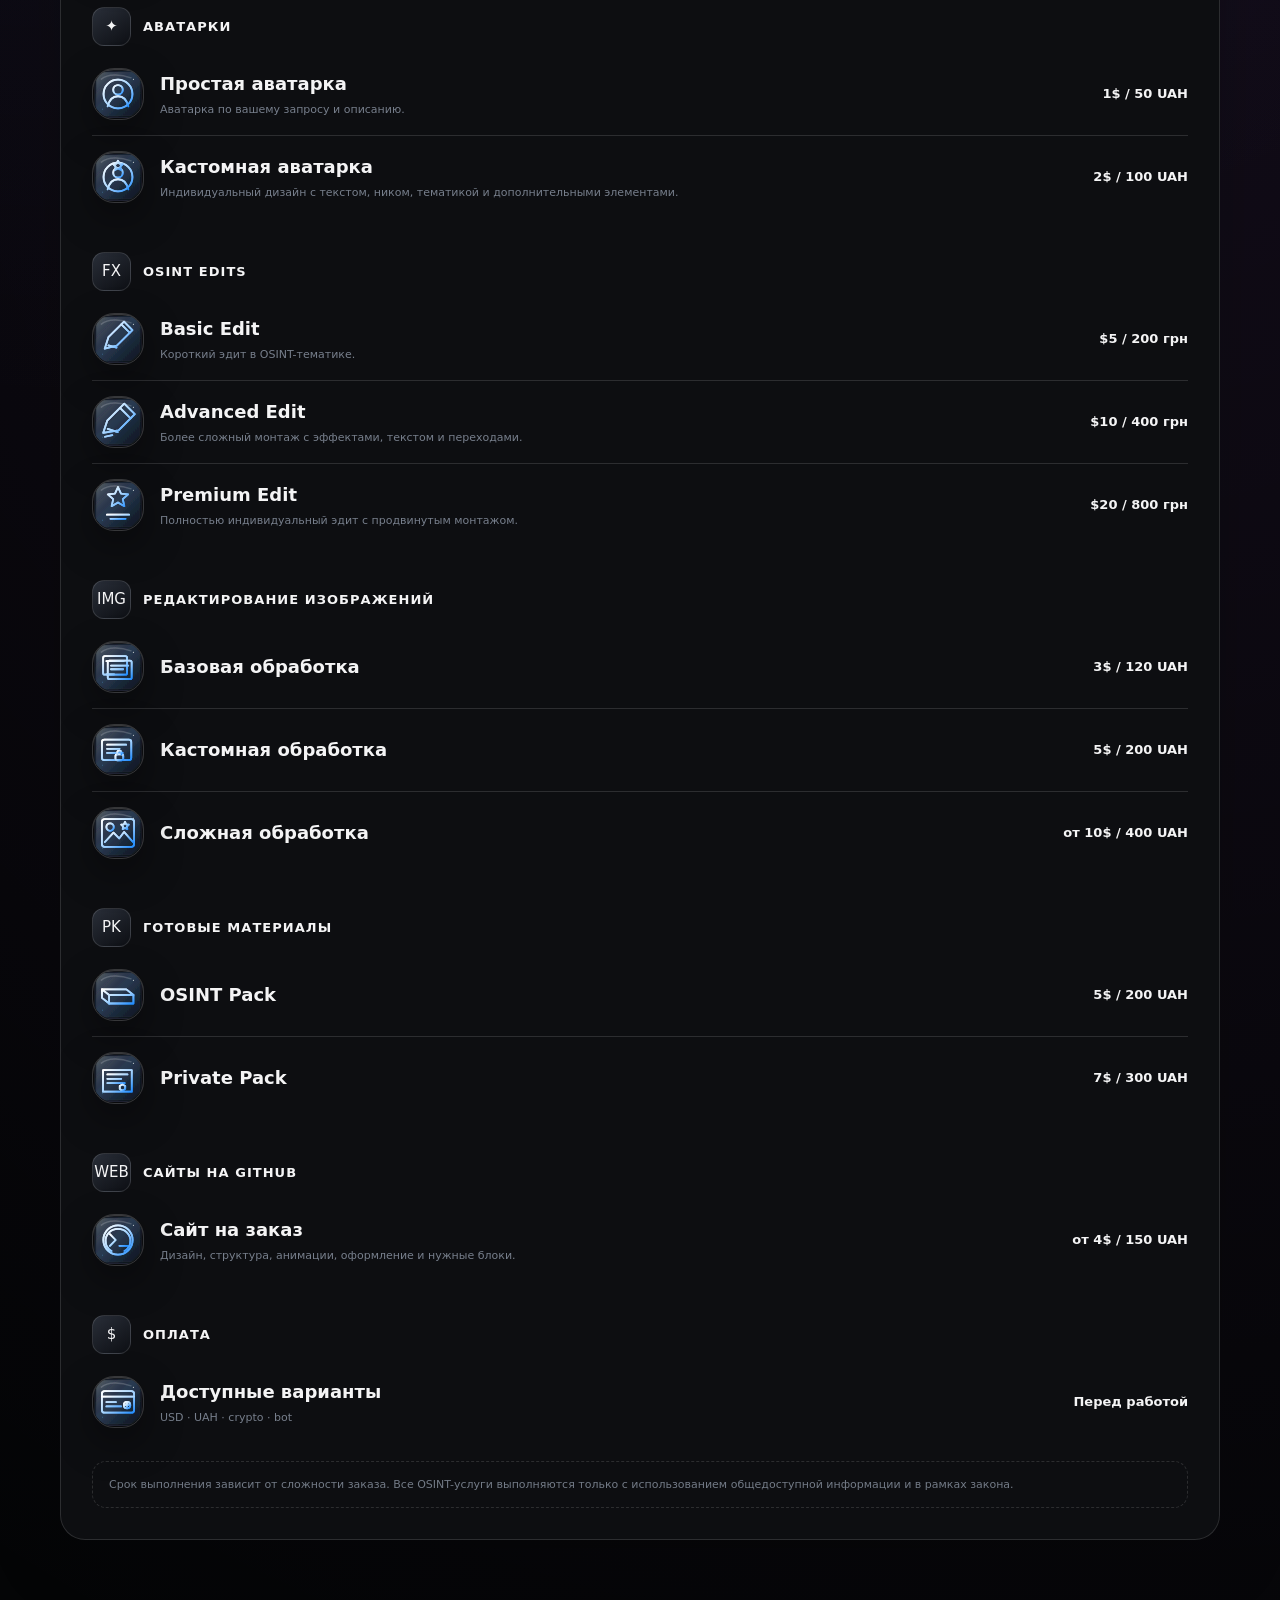
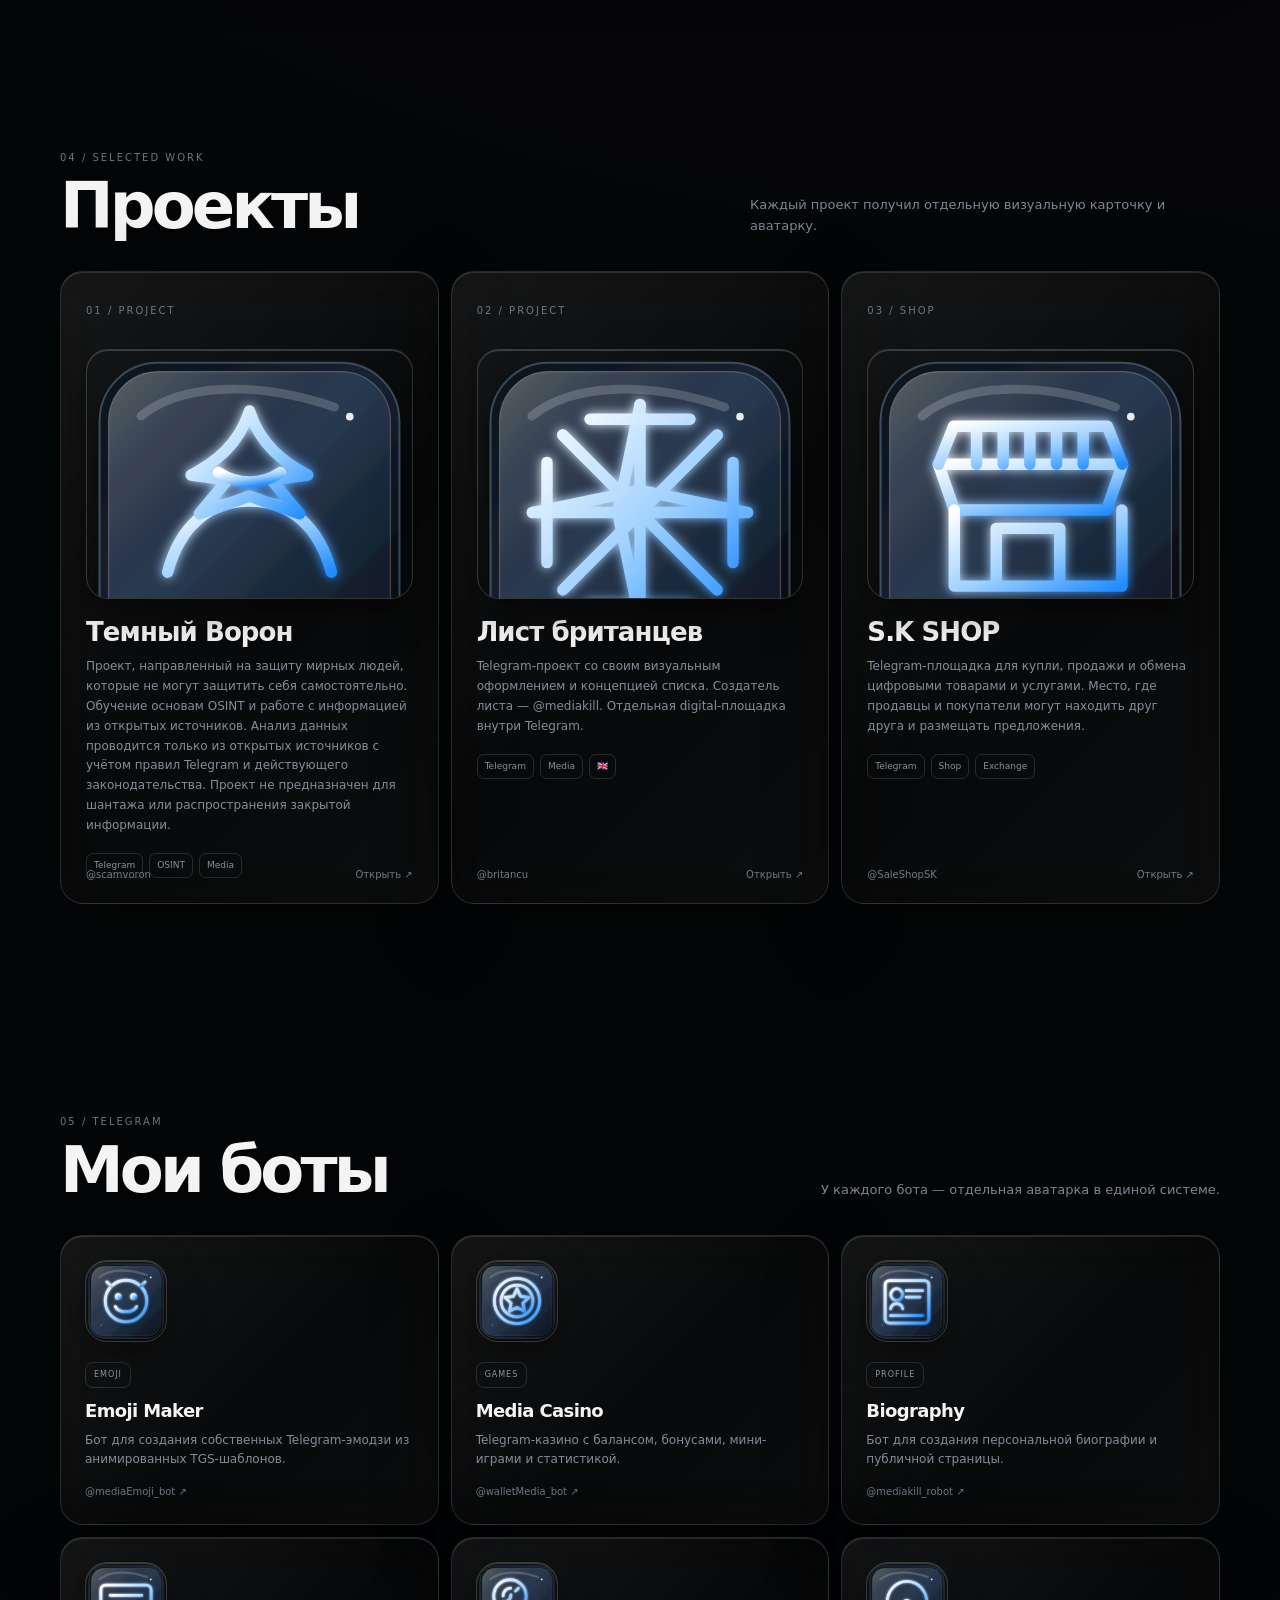
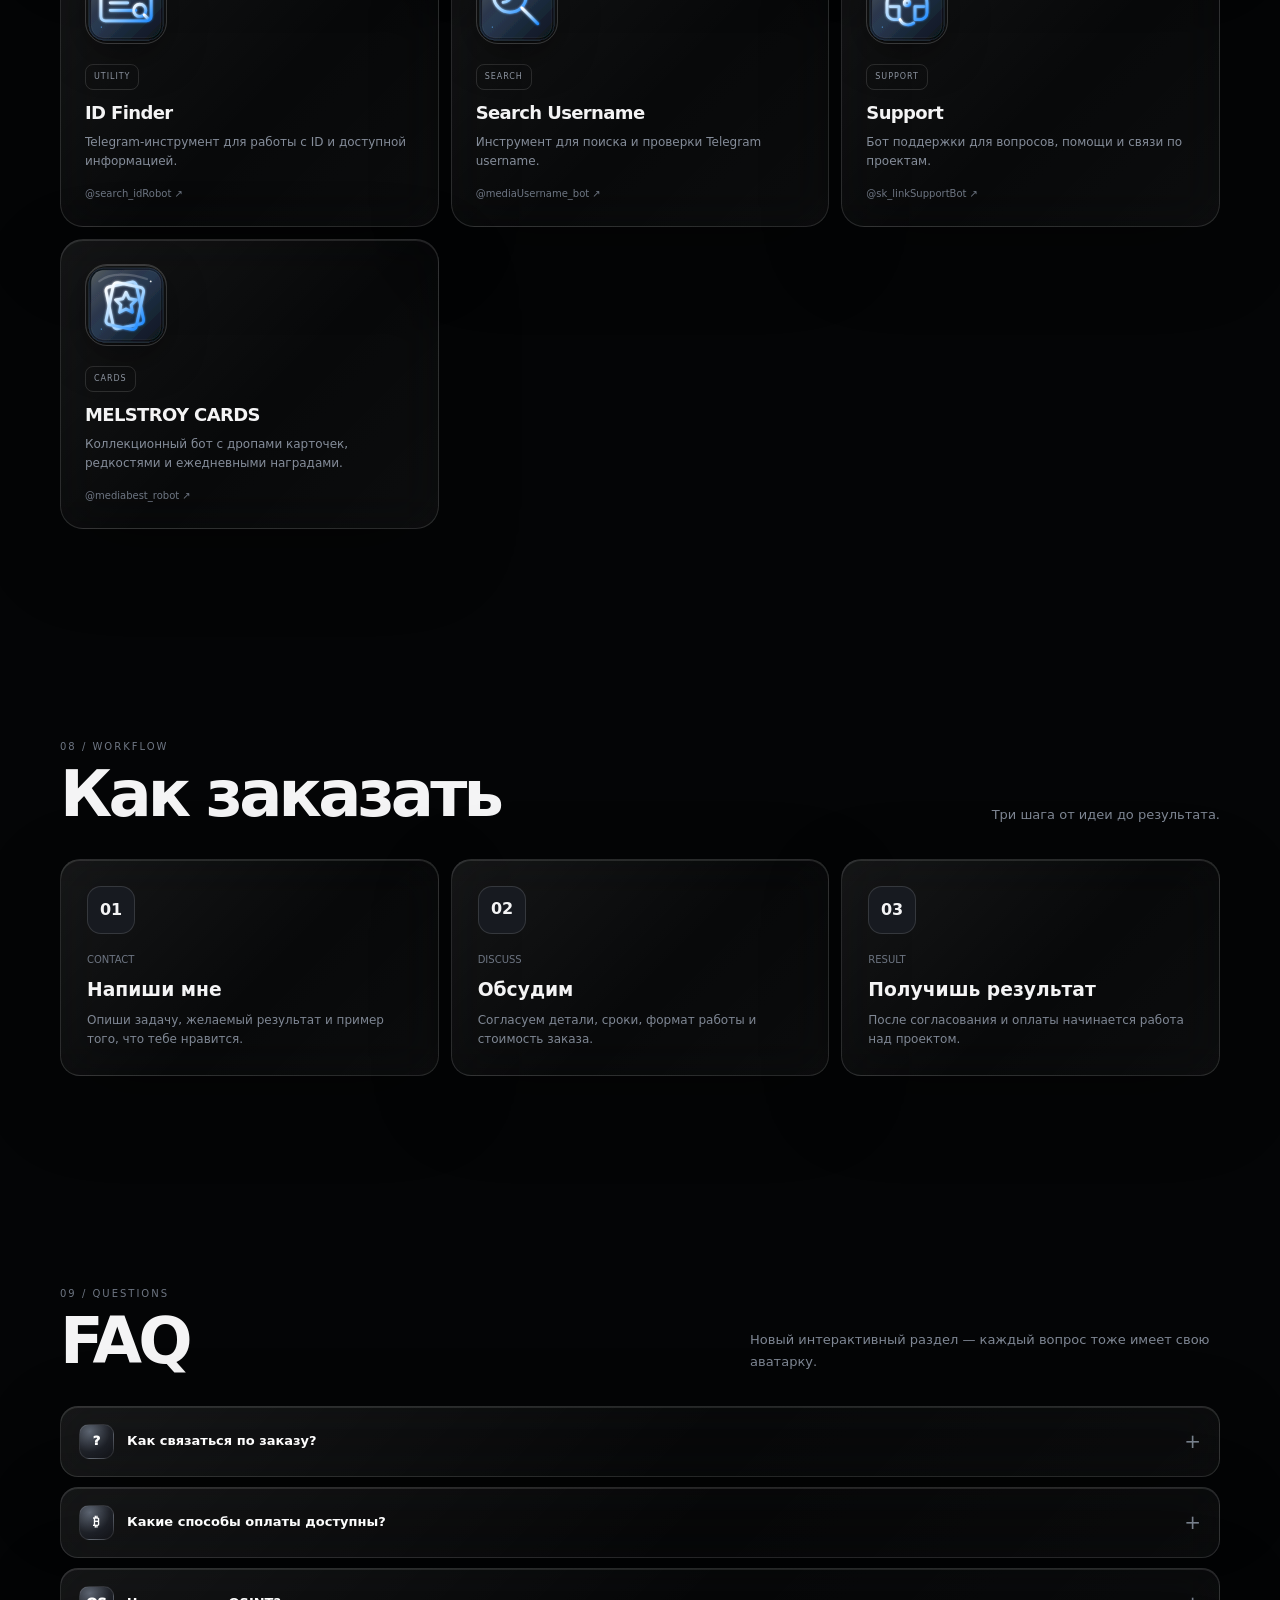
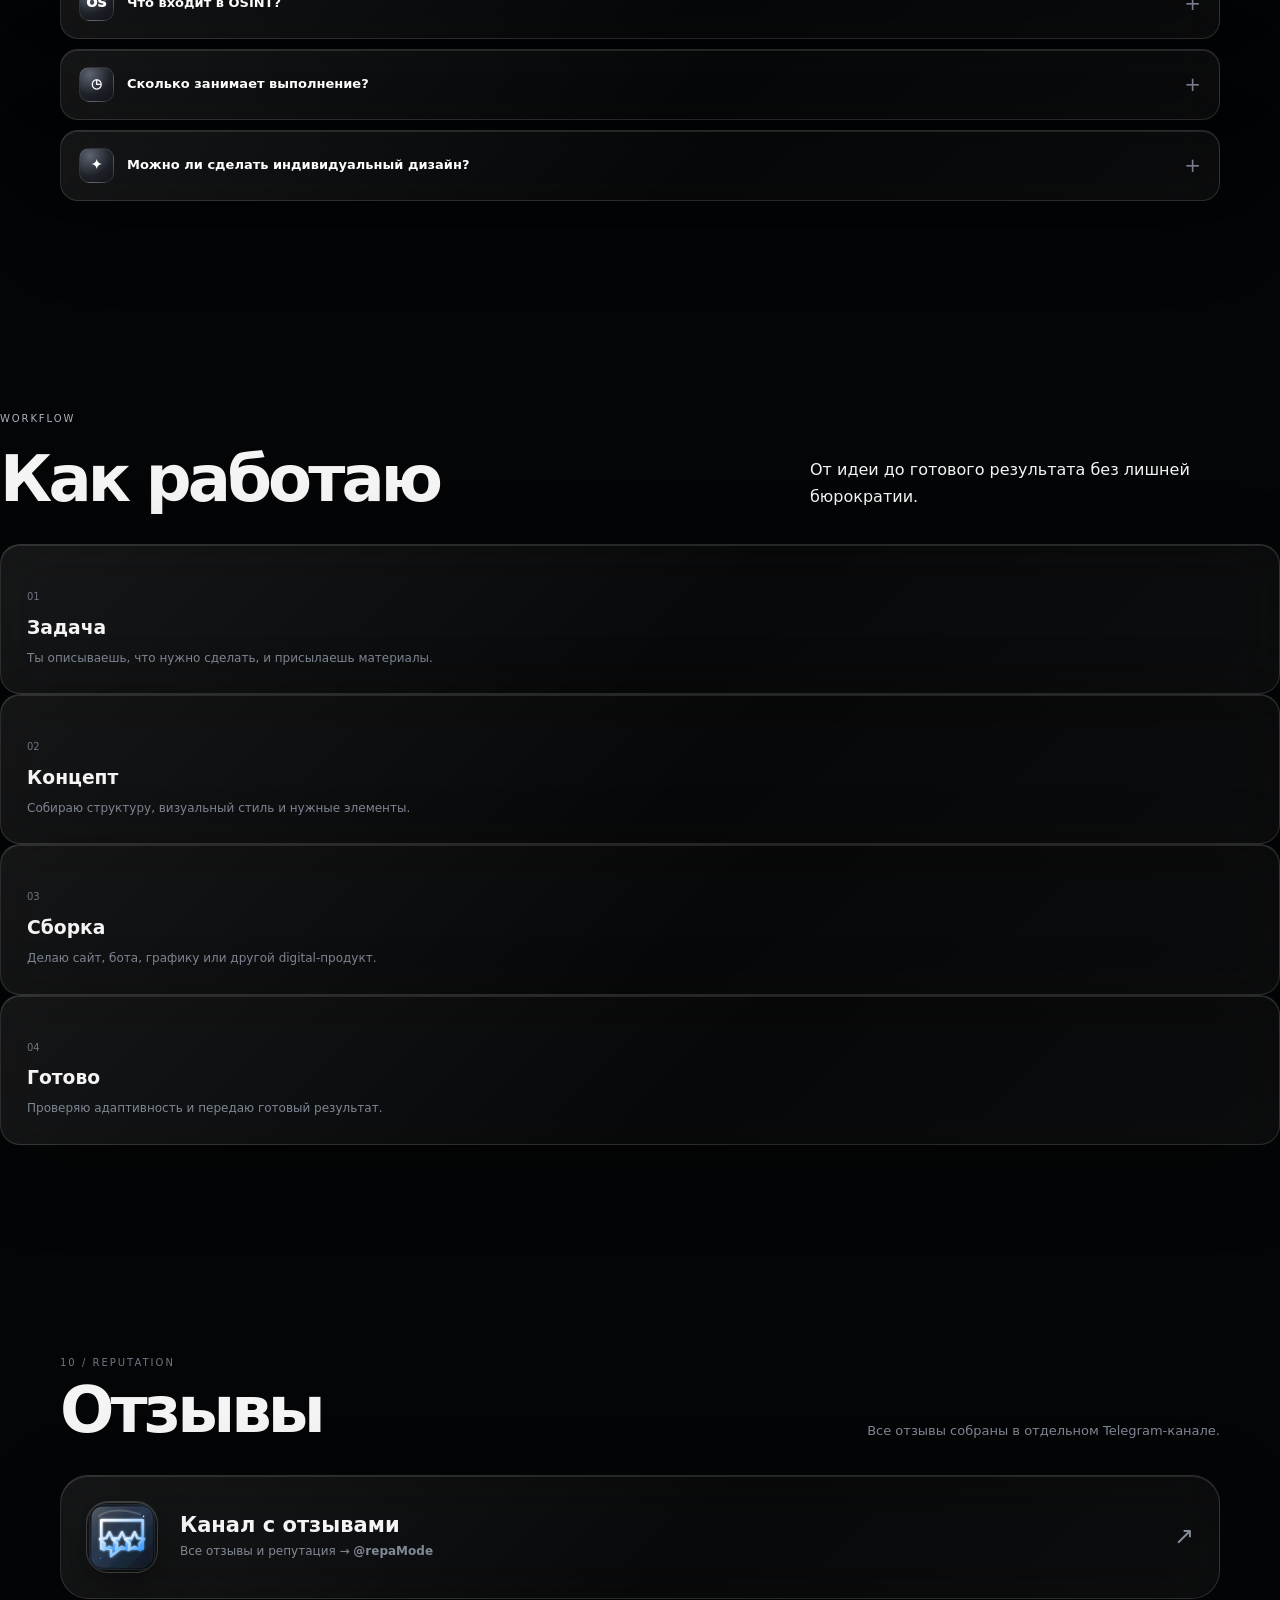
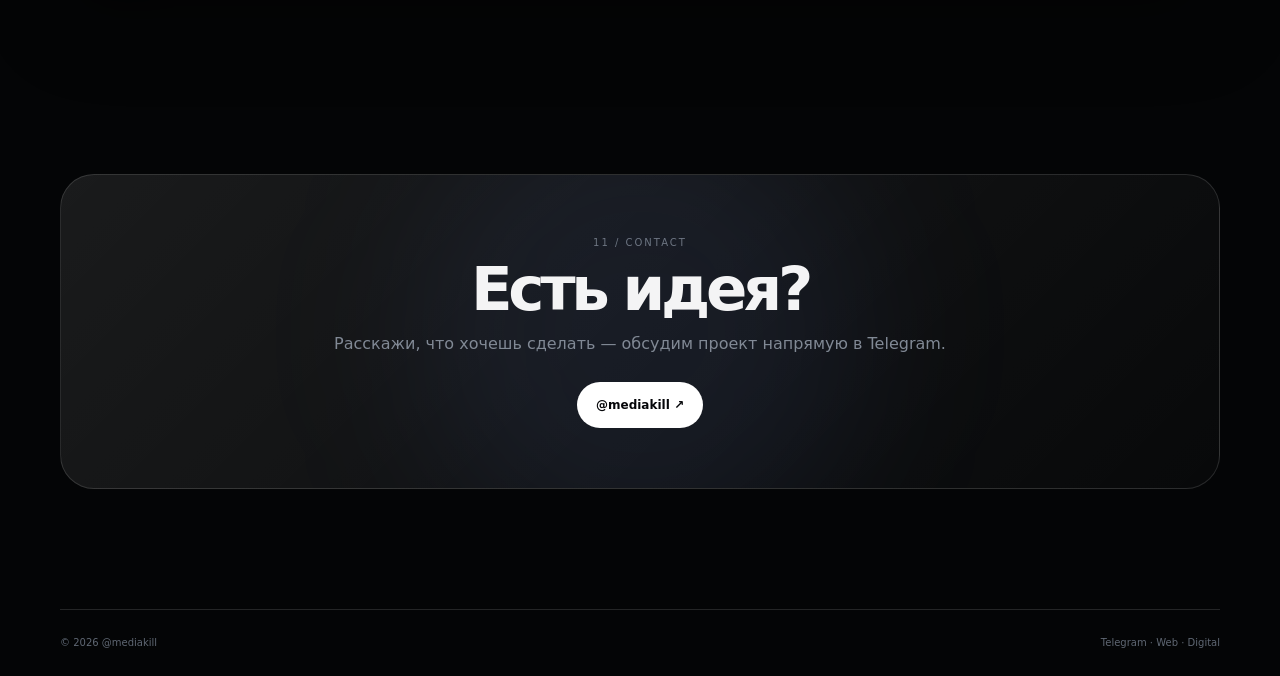
==== commit d57e107c: "Rename mediakill_ready_avatars.html to index.html" ====
--- a/index.html
+++ b/index.html
@@ -4,7 +4,7 @@
 <meta charset="UTF-8">
 <meta name="viewport" content="width=device-width,initial-scale=1.0">
 <meta name="theme-color" content="#030407">
-<meta name="description" content="@mediakill — Telegram bots, websites, design, OSINT and digital projects.">
+<meta name="generator" content="mediakill liquid-glass portfolio — all avatars embedded inline as SVG">\n<meta name="description" content="@mediakill — Telegram bots, websites, design, OSINT and digital projects.">
 <title>@mediakill — Digital Portfolio</title>
 <style>
 :root{--bg:#030407;--card:rgba(12,14,20,.7);--card2:rgba(17,20,27,.62);--line:rgba(255,255,255,.09);--line2:rgba(255,255,255,.15);--text:#f6f7f9;--muted:#9299a6;--muted2:#656d7a;--green:#65f5a4;--blue:#7898ff;--purple:#b178ff;--radius:25px;--shadow:0 28px 100px rgba(0,0,0,.45)}
@@ -132,7 +132,7 @@
 <main id="top">
 <section class="hero"><div class="container hero-grid">
 <div class="reveal"><div class="eyebrow"><span class="dot"></span> ONLINE · AVAILABLE FOR ORDERS</div><h1>@mediakill<br><span class="dim" id="typing">digital creator</span></h1><p class="hero-copy">Telegram-боты, сайты, цифровые проекты, дизайн и собственные инструменты. Собираю идеи в готовые продукты с аккуратным интерфейсом и характером.</p><div class="actions"><a class="btn primary" href="https://t.me/mediakill" target="_blank">Написать в Telegram ↗</a><a class="btn ghost" href="#projects">Смотреть проекты ↓</a></div></div>
-<div class="reveal"><div class="id-card"><div class="card-top"><span>DIGITAL ID · 2026</span><span>001</span></div><div class="avatar image-avatar"><img src="[data-uri]" alt="Профиль @mediakill"></div><div class="id-name">@mediakill</div><div class="id-role">Telegram · Web · Design · Digital</div><div class="id-tags"><span class="tag">TELEGRAM</span><span class="tag">WEB</span><span class="tag">OSINT</span><span class="tag">DESIGN</span><span class="tag">DIGITAL</span></div><div class="id-bottom"><div class="available"><b>● ONLINE</b><br>Open for projects</div><div class="flag">🇬🇧</div></div></div></div>
+<div class="reveal"><div class="id-card"><div class="card-top"><span>DIGITAL ID · 2026</span><span>001</span></div><div class="avatar image-avatar"><img src="[data-uri]" alt="Профиль @mediakill"></div><div class="id-name">@mediakill</div><div class="id-role">Telegram · Web · Design · Digital</div><div class="id-tags"><span class="tag">TELEGRAM</span><span class="tag">WEB</span><span class="tag">OSINT</span><span class="tag">DESIGN</span><span class="tag">DIGITAL</span></div><div class="id-bottom"><div class="available"><b>● ONLINE</b><br>Open for projects</div><div class="flag">🇬🇧</div></div></div></div>
 </div></section>
 
 <section class="section reveal" id="about"><div class="container"><div class="section-head"><div><div class="kicker">01 / profile</div><h2>Немного обо мне</h2></div><p class="lead">Функциональность, визуал и необычные идеи — в одном цифровом пространстве.</p></div>
@@ -141,58 +141,58 @@
 
 <section class="section reveal" id="services"><div class="container"><div class="section-head"><div><div class="kicker">02 / services</div><h2>Услуги</h2></div><p class="lead">У каждой услуги теперь свой визуальный знак.</p></div>
 <div class="service-grid">
-<div class="service"><div class="icon-avatar image-avatar"><img src="[data-uri]" alt="Telegram"></div><h3>Telegram-боты</h3><p>Создание ботов, логики, меню, профилей, поиска, игровых механик и Mini App-интерфейсов.</p></div>
-<div class="service"><div class="icon-avatar image-avatar"><img src="[data-uri]" alt="Web"></div><h3>Сайты</h3><p>Портфолио, персональные страницы, GitHub Pages, GUNS.LOL и кастомные одностраничники.</p></div>
-<div class="service"><div class="icon-avatar image-avatar"><img src="[data-uri]" alt="Avatar"></div><h3>Аватарки</h3><p>Кастомные аватарки под проект, бот, канал или личный профиль.</p></div>
-<div class="service"><div class="icon-avatar image-avatar"><img src="[data-uri]" alt="Banner"></div><h3>Баннеры</h3><p>Обложки, рекламные баннеры и визуалы для digital-проектов.</p></div>
-<div class="service"><div class="icon-avatar image-avatar"><img src="[data-uri]" alt="OSINT"></div><h3>OSINT</h3><p>Поиск и сопоставление информации только из открытых и законных источников.</p></div>
-<div class="service"><div class="icon-avatar image-avatar"><img src="[data-uri]" alt="Edit"></div><h3>Редактирование</h3><p>Эдиты, эффекты, обработка изображений и дополнительный визуальный монтаж.</p></div>
+<div class="service"><div class="icon-avatar image-avatar"><img src="[data-uri]" alt="Telegram"></div><h3>Telegram-боты</h3><p>Создание ботов, логики, меню, профилей, поиска, игровых механик и Mini App-интерфейсов.</p></div>
+<div class="service"><div class="icon-avatar image-avatar"><img src="[data-uri]" alt="Web"></div><h3>Сайты</h3><p>Портфолио, персональные страницы, GitHub Pages, GUNS.LOL и кастомные одностраничники.</p></div>
+<div class="service"><div class="icon-avatar image-avatar"><img src="[data-uri]" alt="Avatar"></div><h3>Аватарки</h3><p>Кастомные аватарки под проект, бот, канал или личный профиль.</p></div>
+<div class="service"><div class="icon-avatar image-avatar"><img src="[data-uri]" alt="Banner"></div><h3>Баннеры</h3><p>Обложки, рекламные баннеры и визуалы для digital-проектов.</p></div>
+<div class="service"><div class="icon-avatar image-avatar"><img src="[data-uri]" alt="OSINT"></div><h3>OSINT</h3><p>Поиск и сопоставление информации только из открытых и законных источников.</p></div>
+<div class="service"><div class="icon-avatar image-avatar"><img src="[data-uri]" alt="Edit"></div><h3>Редактирование</h3><p>Эдиты, эффекты, обработка изображений и дополнительный визуальный монтаж.</p></div>
 </div></div></section>
 
 <section class="section reveal" id="price"><div class="container"><div class="section-head"><div><div class="kicker">03 / pricing</div><h2>Мой прайс</h2></div><p class="lead">Теперь каждый пункт прайса имеет собственную мини-аватарку.</p></div>
 <div class="panel">
 <div class="price-group"><div class="price-group-title"><div class="group-icon">OS</div><h3>OSINT</h3></div><div class="price-list">
-<div class="price-item"><div class="price-icon image-avatar"><img src="[data-uri]